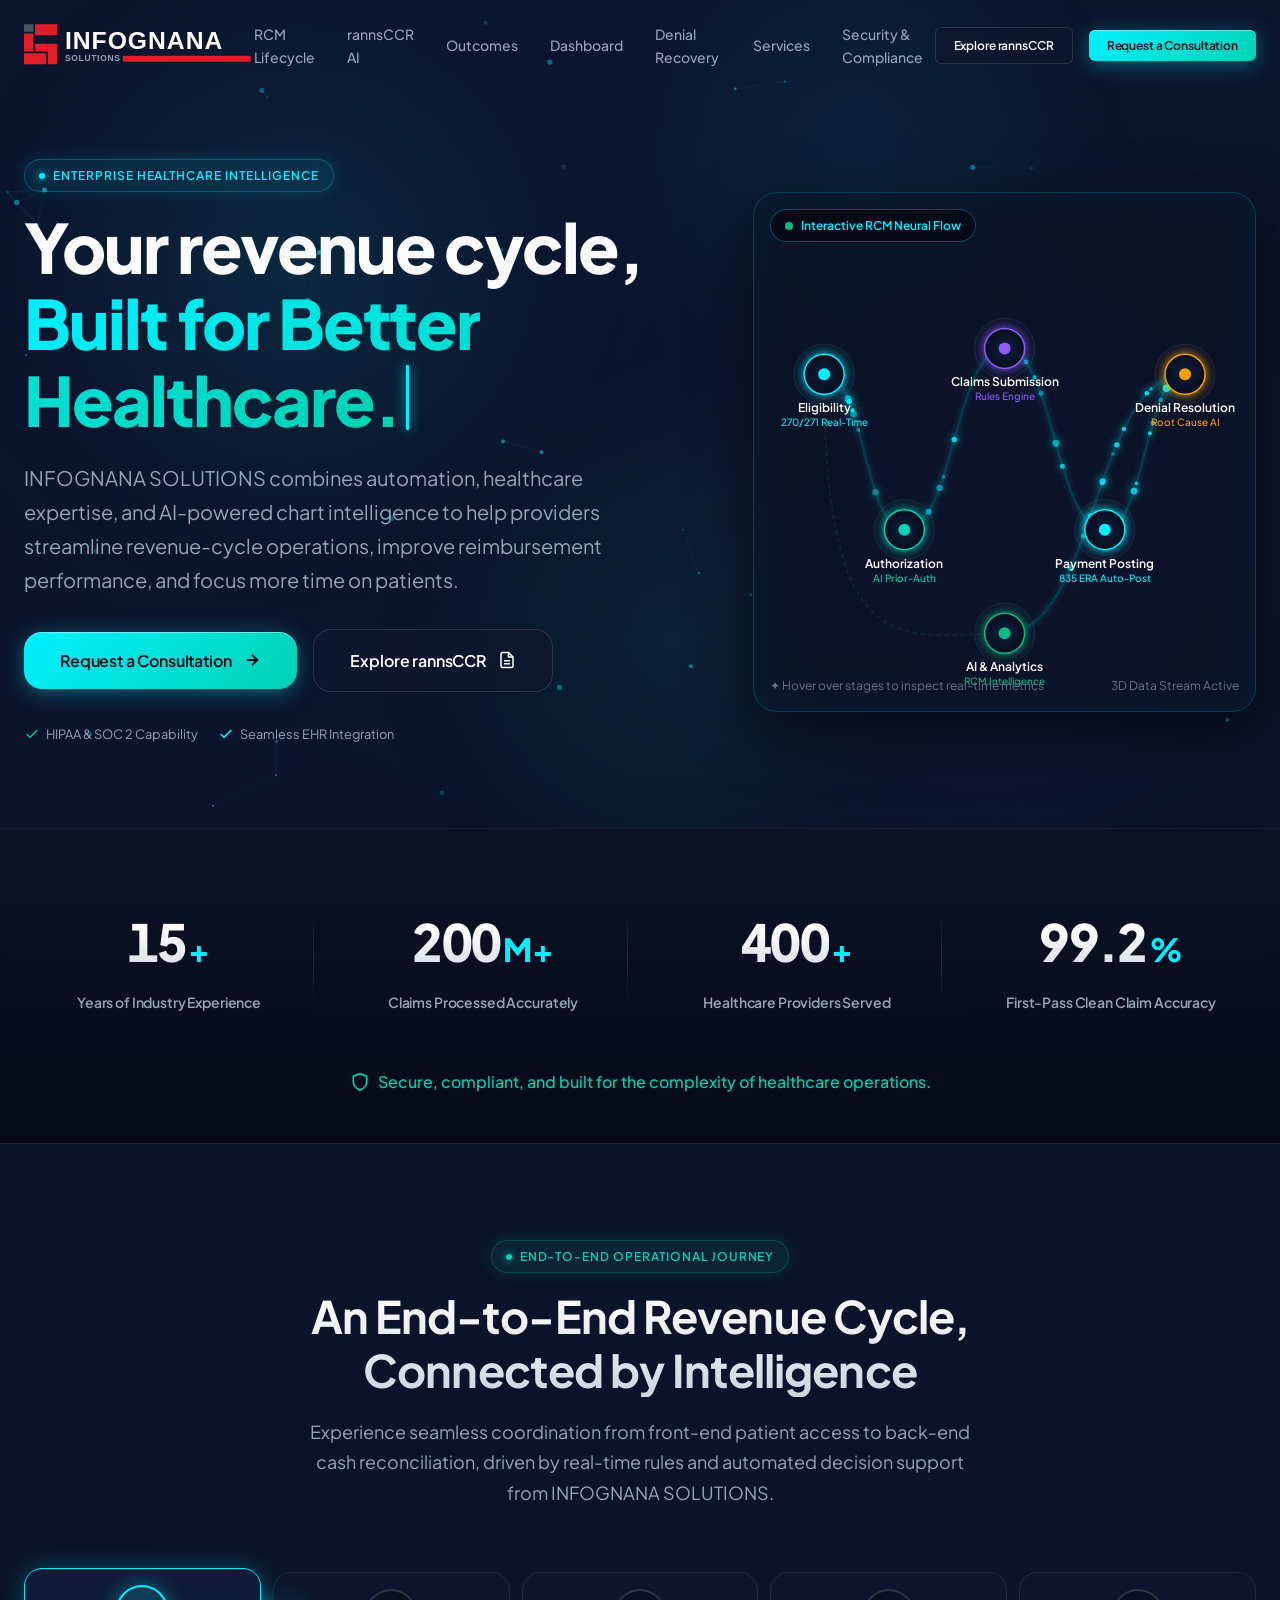
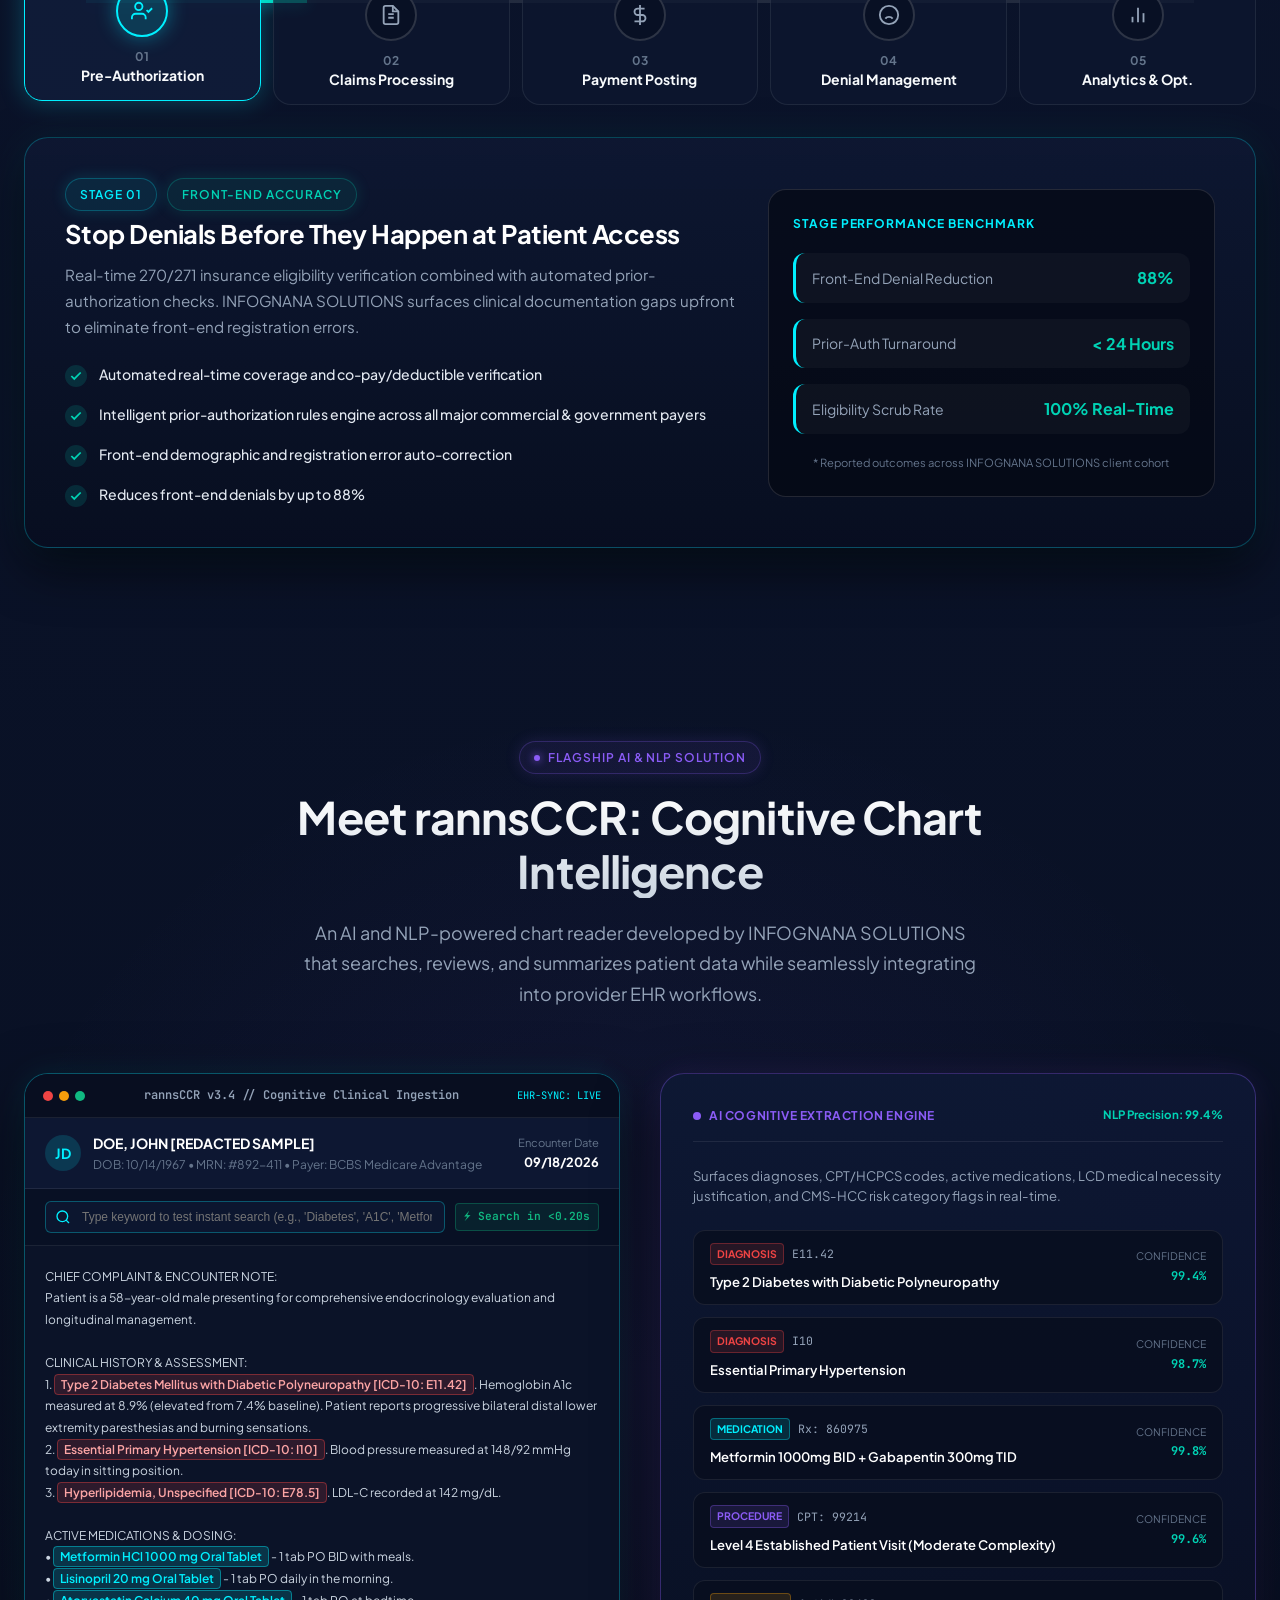
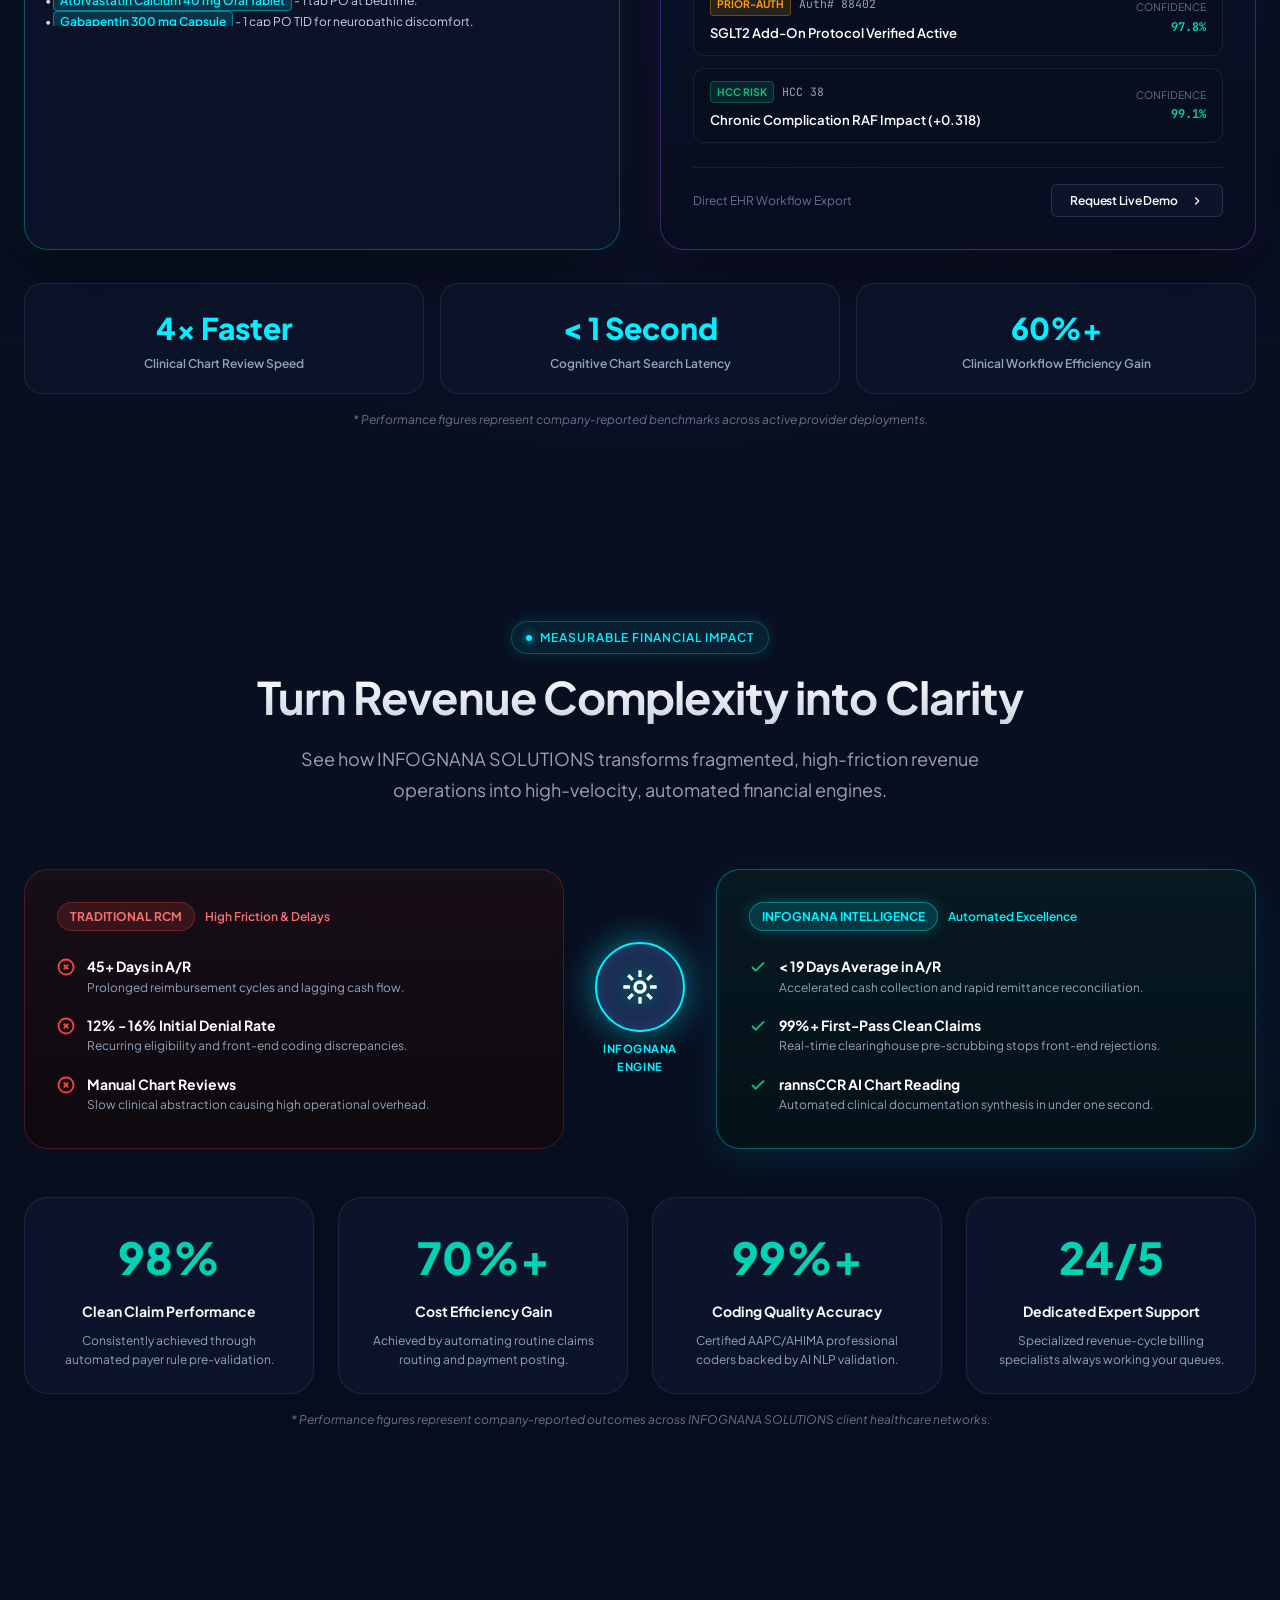
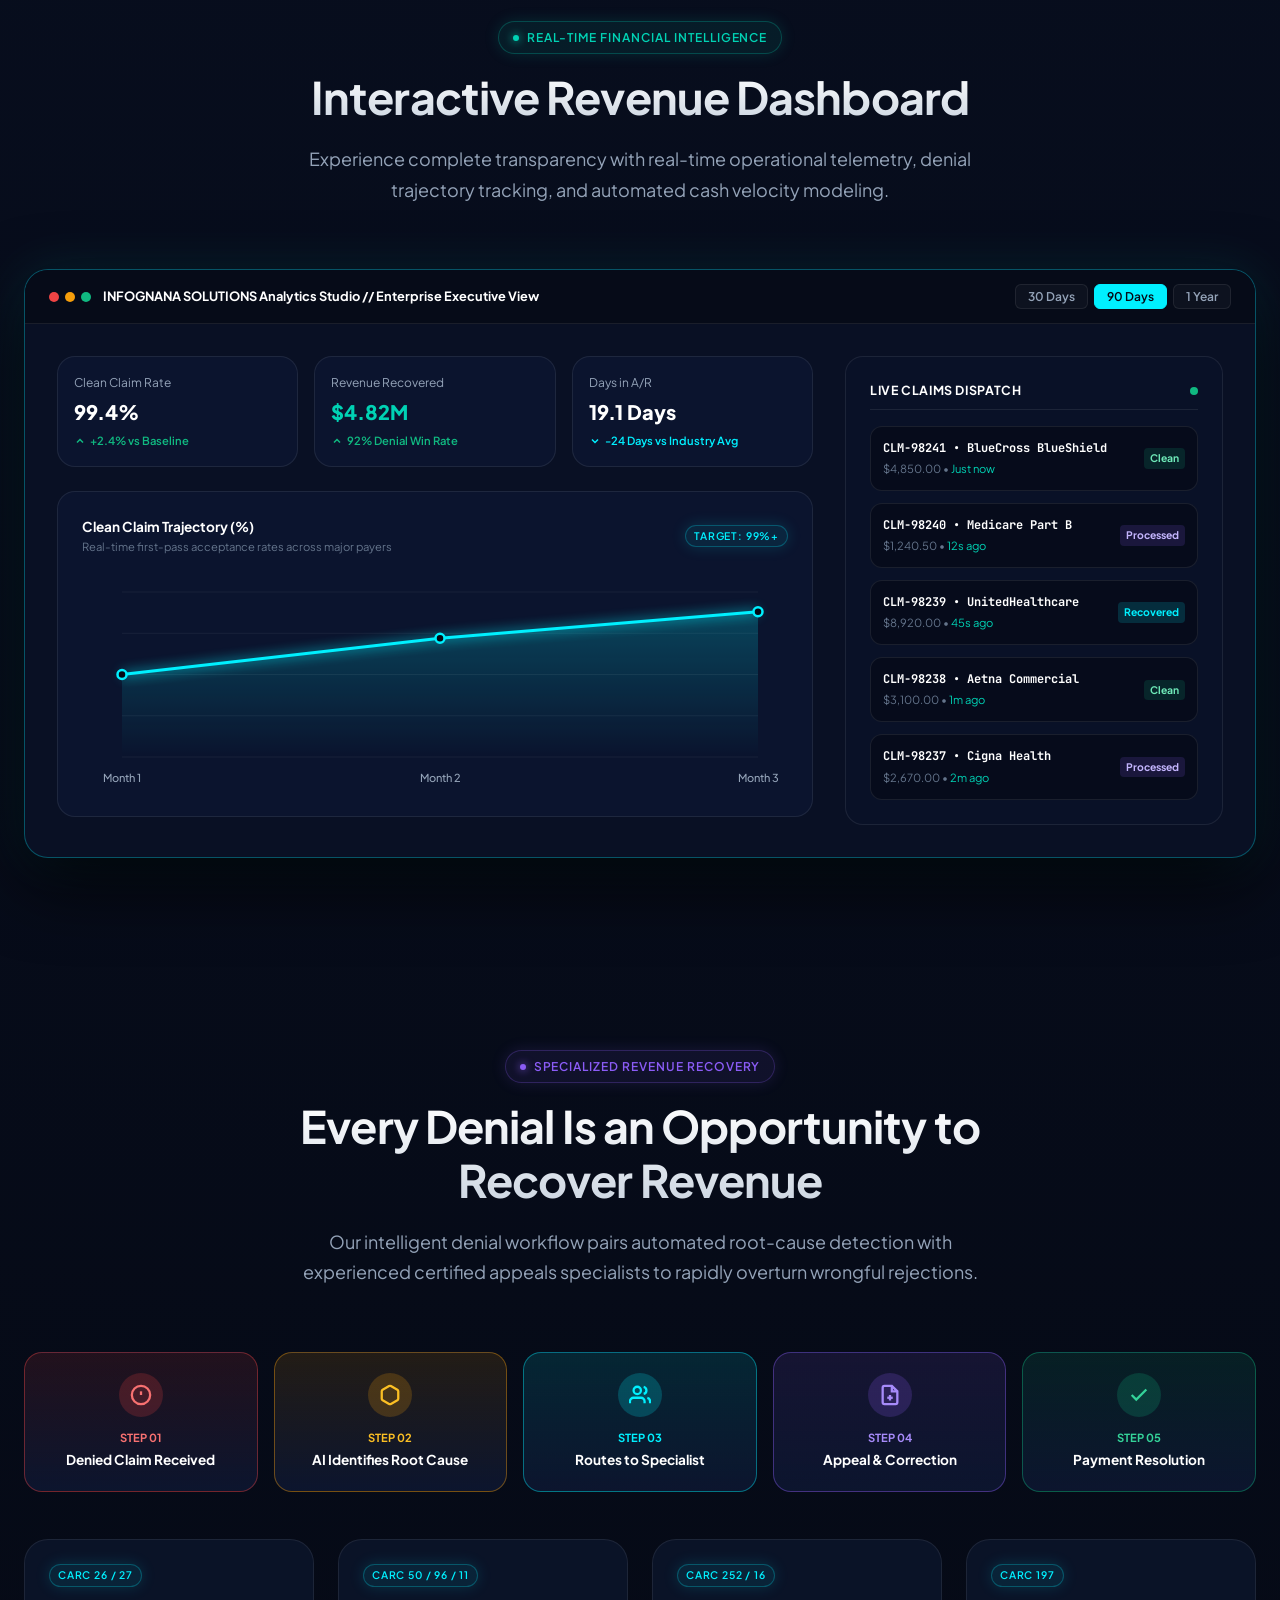
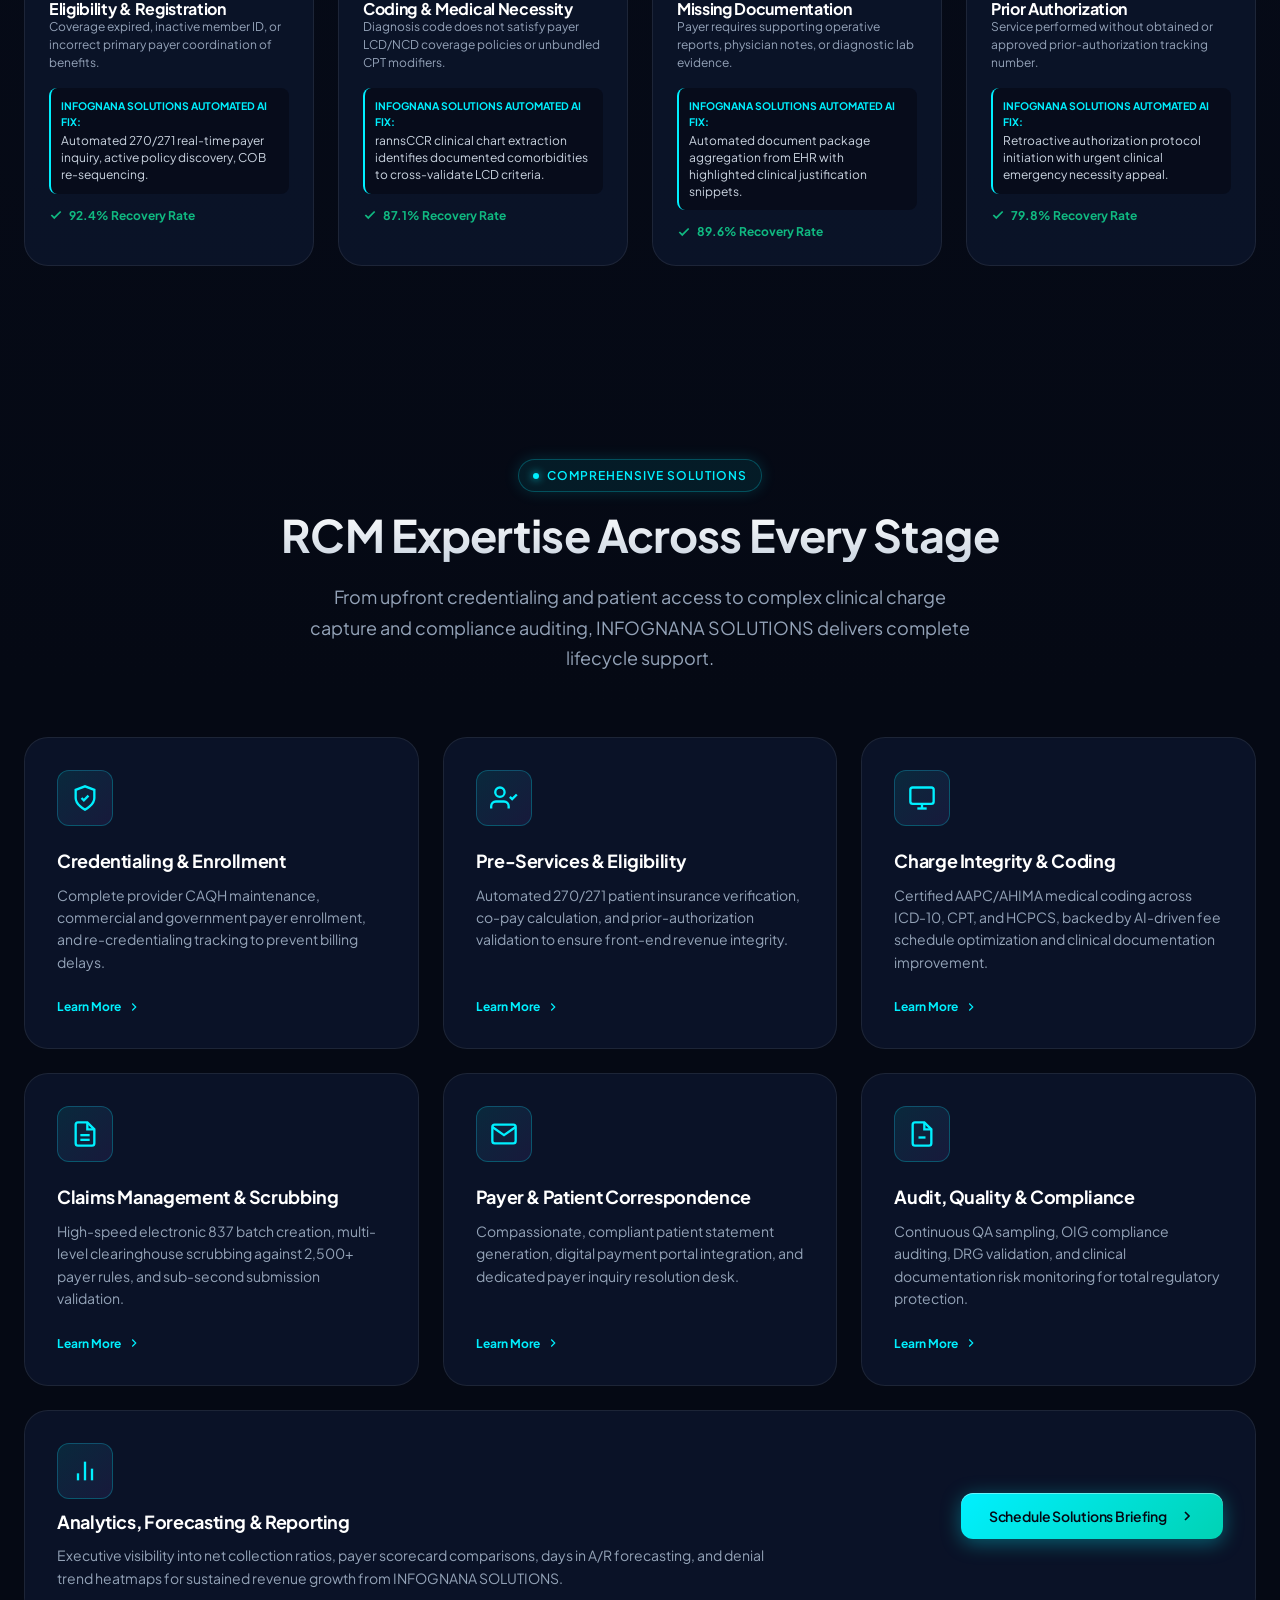
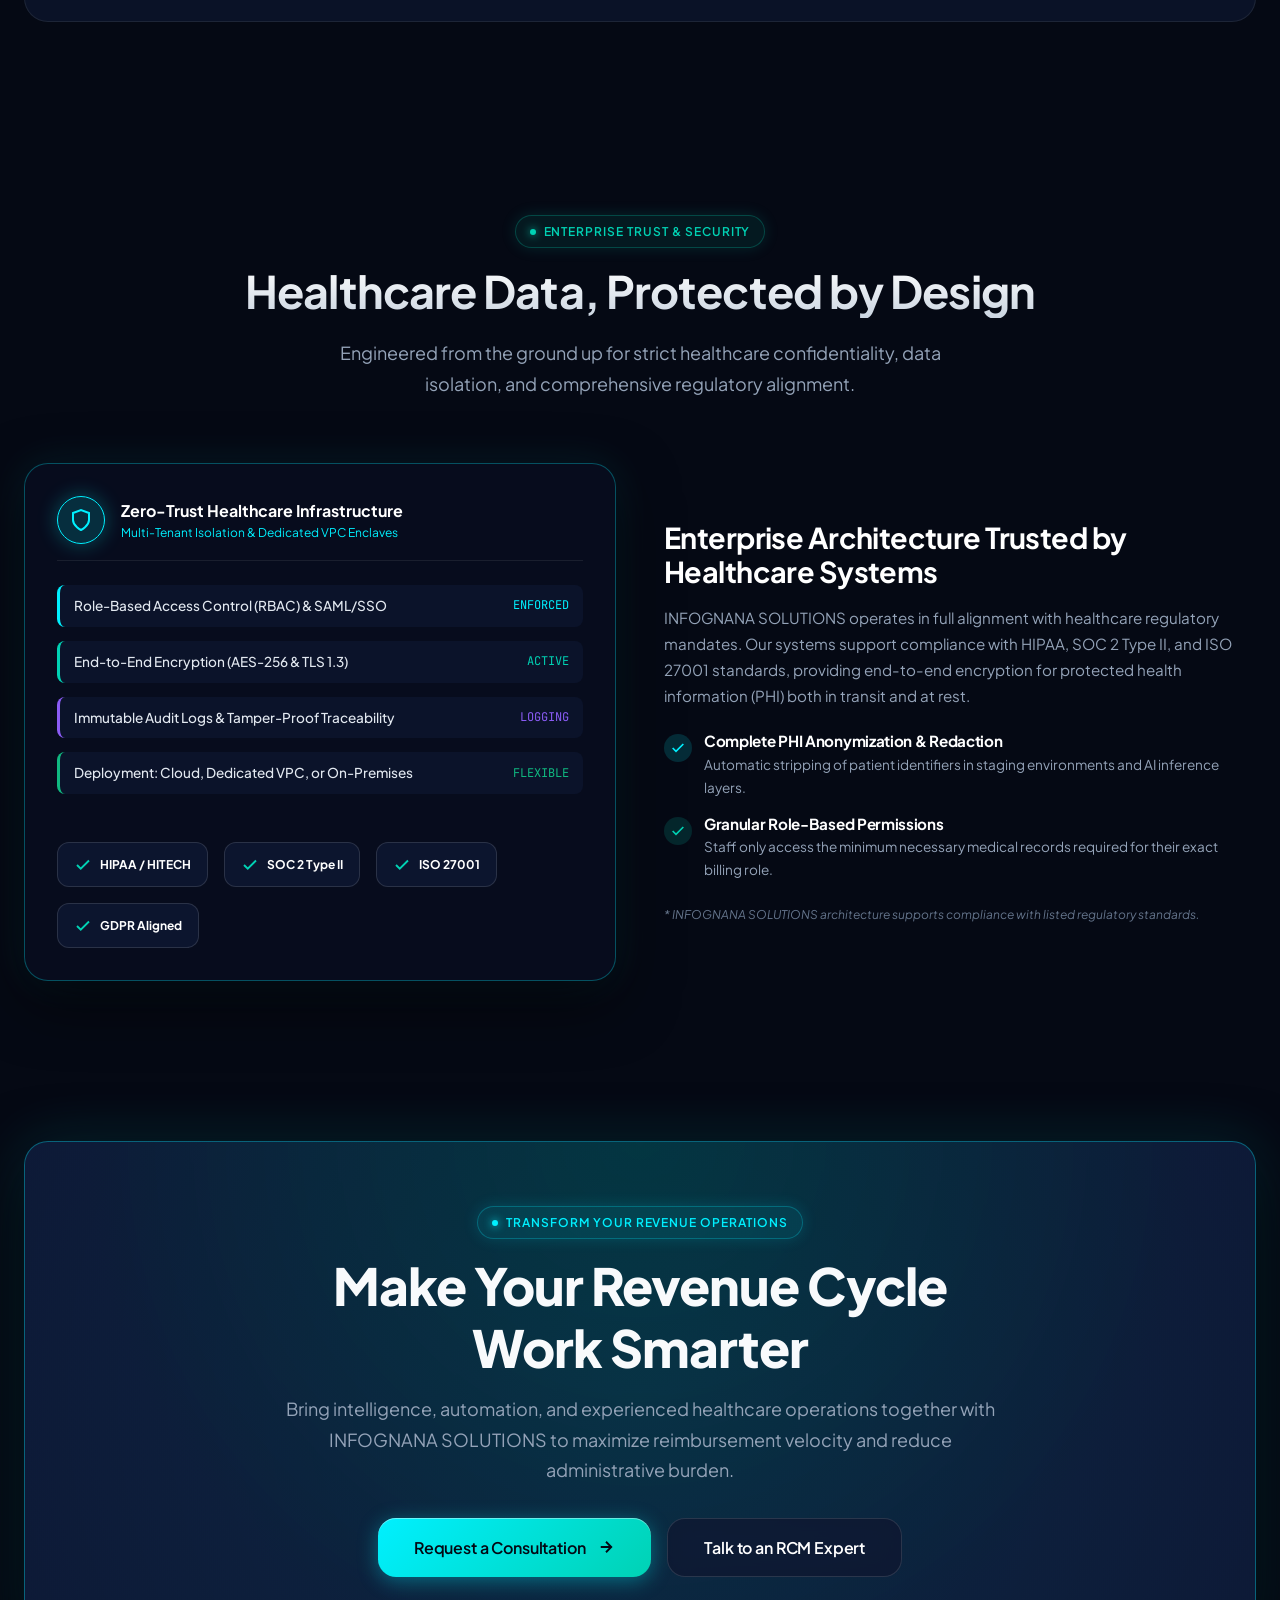
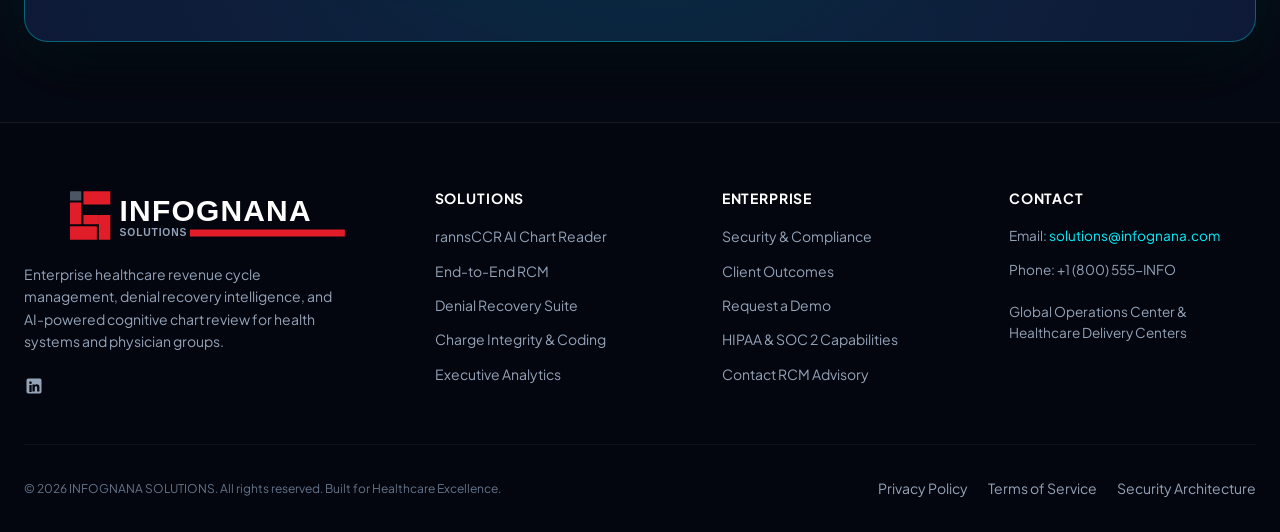
==== index.html @ 763e3bd9 "Initial commit" ====
<!DOCTYPE html>
<html lang="en">

<head>
  <meta charset="UTF-8">
  <meta name="viewport" content="width=device-width, initial-scale=1.0">
  <title>INFOGNANA SOLUTIONS | Revenue Cycle Intelligence & AI Chart Review (rannsCCR)</title>
  <meta name="description"
    content="INFOGNANA SOLUTIONS combines automation, healthcare expertise, and AI-powered chart intelligence to help providers streamline revenue-cycle operations, improve reimbursements, and elevate patient outcomes.">
  <meta name="keywords"
    content="INFOGNANA SOLUTIONS, Healthcare RCM, Revenue Cycle Management, AI Chart Review, rannsCCR, Medical Billing, Denial Management, EHR Integration, Healthcare AI">
  <meta name="theme-color" content="#050914">

  <!-- OpenGraph / Social Meta -->
  <meta property="og:type" content="website">
  <meta property="og:title" content="INFOGNANA SOLUTIONS | Revenue Cycle Intelligence & AI Chart Review">
  <meta property="og:description"
    content="End-to-end healthcare revenue cycle automation, denial recovery, and AI-powered cognitive chart reading with rannsCCR by INFOGNANA SOLUTIONS.">
  <meta property="og:image" content="https://infognana.com/og-preview.png">

  <!-- Google Fonts: Plus Jakarta Sans & JetBrains Mono -->
  <link rel="preconnect" href="https://fonts.googleapis.com">
  <link rel="preconnect" href="https://fonts.gstatic.com" crossorigin>
  <link
    href="https://fonts.googleapis.com/css2?family=JetBrains+Mono:wght@400;500;700&family=Plus+Jakarta+Sans:ital,wght@0,300;0,400;0,500;0,600;0,700;0,800;1,400;1,600&display=swap"
    rel="stylesheet">

  <!-- Stylesheets -->
  <link rel="stylesheet" href="css/variables.css?v=2.1">
  <link rel="stylesheet" href="css/base.css?v=2.1">
  <link rel="stylesheet" href="css/components.css?v=2.1">
  <link rel="stylesheet" href="css/animations.css?v=2.1">

  <!-- Guaranteed Inline Style for Submit Consultation Request Button Glow Effect -->
  <style>
    .modal-submit-btn {
      position: relative !important;
      overflow: hidden !important;
      isolation: isolate !important;
      background: linear-gradient(90deg, #00D2B4 0%, #00F0FF 28%, #70F3FF 50%, #00F0FF 72%, #00D2B4 100%) !important;
      background-size: 200% 100% !important;
      animation: btnGradShift 3s ease-in-out infinite !important;
      color: #040914 !important;
      box-shadow: 0 4px 22px rgba(0, 240, 255, 0.4), inset 0 1px 0 rgba(255, 255, 255, 0.5) !important;
      cursor: pointer;
    }
    @keyframes btnGradShift {
      0% { background-position: 0% 50%; }
      50% { background-position: 100% 50%; }
      100% { background-position: 0% 50%; }
    }
    .modal-submit-btn .btn-text,
    .modal-submit-btn .btn-icon,
    .modal-submit-btn > span:not(.btn-glow-stream),
    .modal-submit-btn > svg {
      position: relative !important;
      z-index: 5 !important;
      color: #040914 !important;
      font-weight: 700 !important;
    }
    .btn-glow-stream {
      position: absolute !important;
      top: 0 !important;
      left: 0 !important;
      right: 0 !important;
      bottom: 0 !important;
      width: 100% !important;
      height: 100% !important;
      pointer-events: none !important;
      overflow: hidden !important;
      border-radius: inherit !important;
      z-index: 2 !important;
    }
    .btn-glow-stream::before {
      content: '' !important;
      position: absolute !important;
      top: -40% !important;
      left: 0 !important;
      width: 70% !important;
      height: 180% !important;
      background: linear-gradient(90deg, rgba(255, 255, 255, 0) 0%, rgba(255, 255, 255, 0.12) 20%, rgba(255, 255, 255, 0.68) 50%, rgba(255, 255, 255, 0.12) 80%, rgba(255, 255, 255, 0) 100%) !important;
      filter: blur(5px) !important;
      transform: skewX(-20deg) translateX(-160%) !important;
      animation: glowSweepSmooth 3s ease-in-out infinite !important;
    }
    .btn-glow-stream::after {
      content: '' !important;
      position: absolute !important;
      top: 0 !important;
      left: 0 !important;
      width: 100% !important;
      height: 100% !important;
      background: linear-gradient(90deg, transparent 0%, rgba(255, 255, 255, 0.28) 50%, transparent 100%) !important;
      filter: blur(10px) !important;
      transform: translateX(-120%) !important;
      animation: glowAmbientSmooth 3s ease-in-out infinite !important;
    }
    @keyframes glowSweepSmooth {
      0% { transform: skewX(-20deg) translateX(-160%); opacity: 0; }
      15% { opacity: 0.95; }
      85% { opacity: 0.95; }
      100% { transform: skewX(-20deg) translateX(280%); opacity: 0; }
    }
    @keyframes glowAmbientSmooth {
      0% { transform: translateX(-120%); opacity: 0; }
      20% { opacity: 0.85; }
      80% { opacity: 0.85; }
      100% { transform: translateX(120%); opacity: 0; }
    }
  </style>
</head>

<body>

  <!-- ======================================================================
       1. NAVIGATION & STICKY HEADER
       ====================================================================== -->
  <header class="header-nav" id="mainHeader">
    <div class="container nav-container">
      <!-- Brand Logo with Authentic Official Logo -->
      <a href="#" class="brand-logo" aria-label="INFOGNANA SOLUTIONS Home">
        <img src="assets/logo.svg" alt="INFOGNANA SOLUTIONS" class="brand-logo-img">
      </a>

      <!-- Desktop Navigation Menu -->
      <nav class="nav-menu" aria-label="Primary Navigation">
        <a href="#rcm-lifecycle" class="nav-link">RCM Lifecycle</a>
        <a href="#rannsccr" class="nav-link">rannsCCR AI</a>
        <a href="#transformation" class="nav-link">Outcomes</a>
        <a href="#dashboard" class="nav-link">Dashboard</a>
        <a href="#denials" class="nav-link">Denial Recovery</a>
        <a href="#services" class="nav-link">Services</a>
        <a href="#security" class="nav-link">Security & Compliance</a>
      </nav>

      <!-- Action CTAs -->
      <div class="nav-actions">
        <a href="#rannsccr" class="btn btn-secondary btn-sm">Explore rannsCCR</a>
        <button type="button" class="btn btn-primary btn-sm open-consultation-modal-btn">Request a Consultation</button>
        <button type="button" class="nav-mobile-toggle" aria-label="Toggle Mobile Menu" aria-expanded="false">
          <svg width="24" height="24" viewBox="0 0 24 24" fill="none" stroke="currentColor" stroke-width="2">
            <line x1="3" y1="12" x2="21" y2="12"></line>
            <line x1="3" y1="6" x2="21" y2="6"></line>
            <line x1="3" y1="18" x2="21" y2="18"></line>
          </svg>
        </button>
      </div>
    </div>
  </header>

  <main>
    <!-- ======================================================================
         2. HERO SECTION WITH 3D RCM DATA-FLOW VISUALIZATION
         ====================================================================== -->
    <section class="hero-section" id="hero">
      <!-- Interactive Abstract Ambient Background Canvas -->
      <canvas id="ambientBgCanvas" class="hero-ambient-canvas"></canvas>

      <div class="container" style="position: relative; z-index: 2;">
        <div class="hero-grid">
          <!-- Left Column: Copy & Value Proposition -->
          <div class="hero-content reveal-on-scroll">
            <div class="eyebrow-badge badge-cyan">
              <span class="badge-dot"></span>
              Enterprise Healthcare Intelligence
            </div>

            <h1 class="hero-headline">
              Your revenue cycle, <br>
              <span class="hero-headline-highlight">
                Built for <span id="heroRotatingText">Finally visible.</span><span class="typing-cursor"></span>
              </span>
            </h1>

            <p class="hero-copy">
              INFOGNANA SOLUTIONS combines automation, healthcare expertise, and AI-powered chart intelligence to help
              providers streamline revenue-cycle operations, improve reimbursement performance, and focus more time on
              patients.
            </p>

            <div class="hero-cta-group">
              <button type="button" class="btn btn-primary btn-lg open-consultation-modal-btn">
                <span>Request a Consultation</span>
                <svg class="btn-icon-right" width="18" height="18" viewBox="0 0 24 24" fill="none" stroke="currentColor"
                  stroke-width="2.5">
                  <line x1="5" y1="12" x2="19" y2="12"></line>
                  <polyline points="12 5 19 12 12 19"></polyline>
                </svg>
              </button>

              <a href="#rannsccr" class="btn btn-secondary btn-lg">
                <span>Explore rannsCCR</span>
                <svg width="18" height="18" viewBox="0 0 24 24" fill="none" stroke="currentColor" stroke-width="2">
                  <path d="M14 2H6a2 2 0 0 0-2 2v16a2 2 0 0 0 2 2h12a2 2 0 0 0 2-2V8z"></path>
                  <polyline points="14 2 14 8 20 8"></polyline>
                  <line x1="16" y1="13" x2="8" y2="13"></line>
                  <line x1="16" y1="17" x2="8" y2="17"></line>
                </svg>
              </a>
            </div>

            <div
              style="display: flex; align-items: center; gap: 20px; margin-top: 32px; font-size: 0.8rem; color: #94A3B8;">
              <div style="display: flex; align-items: center; gap: 6px;">
                <svg width="16" height="16" viewBox="0 0 24 24" fill="none" stroke="#10B981" stroke-width="2.5">
                  <polyline points="20 6 9 17 4 12"></polyline>
                </svg>
                <span>HIPAA & SOC 2 Capability</span>
              </div>
              <div style="display: flex; align-items: center; gap: 6px;">
                <svg width="16" height="16" viewBox="0 0 24 24" fill="none" stroke="#00F0FF" stroke-width="2.5">
                  <polyline points="20 6 9 17 4 12"></polyline>
                </svg>
                <span>Seamless EHR Integration</span>
              </div>
            </div>
          </div>

          <!-- Right Column: Interactive 3D/Canvas Data-Flow Node Graph -->
          <div class="hero-visual-card reveal-on-scroll delay-200">
            <div class="hero-visual-overlay-badge">
              <span class="live-signal-dot"></span>
              Interactive RCM Neural Flow
            </div>

            <div class="hero-canvas-container">
              <canvas id="heroDataFlowCanvas"></canvas>

              <!-- Dynamic Tooltip Element -->
              <div class="hero-node-tooltip" id="heroNodeTooltip">
                <div class="hero-node-tooltip-title">Stage</div>
                <div class="hero-node-tooltip-desc">Description</div>
                <div class="hero-node-tooltip-stat">Metric</div>
              </div>
            </div>

            <div class="hero-visual-instructions">
              <span>✦ Hover over stages to inspect real-time metrics</span>
              <span>3D Data Stream Active</span>
            </div>
          </div>
        </div>
      </div>
    </section>

    <!-- ======================================================================
         3. TRUST & PERFORMANCE METRICS BAND
         ====================================================================== -->
    <section class="metrics-band" aria-label="Company Metrics & Trust Indicators">
      <div class="container">
        <div class="metrics-grid">
          <!-- Metric 1 -->
          <div class="metric-item reveal-on-scroll">
            <div class="metric-number-wrapper">
              <span class="metric-number" data-target="15">0</span>
              <span class="metric-suffix">+</span>
            </div>
            <div class="metric-label">Years of Industry Experience</div>
          </div>

          <!-- Metric 2 -->
          <div class="metric-item reveal-on-scroll delay-100">
            <div class="metric-number-wrapper">
              <span class="metric-number" data-target="200">0</span>
              <span class="metric-suffix">M+</span>
            </div>
            <div class="metric-label">Claims Processed Accurately</div>
          </div>

          <!-- Metric 3 -->
          <div class="metric-item reveal-on-scroll delay-200">
            <div class="metric-number-wrapper">
              <span class="metric-number" data-target="400">0</span>
              <span class="metric-suffix">+</span>
            </div>
            <div class="metric-label">Healthcare Providers Served</div>
          </div>

          <!-- Metric 4 -->
          <div class="metric-item reveal-on-scroll delay-300">
            <div class="metric-number-wrapper">
              <span class="metric-number" data-target="99.2">0</span>
              <span class="metric-suffix">%</span>
            </div>
            <div class="metric-label">First-Pass Clean Claim Accuracy</div>
          </div>
        </div>

        <div class="trust-statement reveal-on-scroll delay-400">
          <svg viewBox="0 0 24 24" fill="none" stroke="currentColor" stroke-width="2">
            <path d="M12 22s8-4 8-10V5l-8-3-8 3v7c0 6 8 10 8 10z"></path>
          </svg>
          <span>Secure, compliant, and built for the complexity of healthcare operations.</span>
        </div>
      </div>
    </section>

    <!-- ======================================================================
         4. RCM WORKFLOW / LIFECYCLE HORIZONTAL JOURNEY
         ====================================================================== -->
    <section class="section" id="rcm-lifecycle">
      <div class="container">
        <div class="section-header reveal-on-scroll">
          <div class="eyebrow-badge badge-teal">
            <span class="badge-dot"></span>
            End-to-End Operational Journey
          </div>
          <h2 class="section-title">An End-to-End Revenue Cycle, Connected by Intelligence</h2>
          <p class="section-subtitle">
            Experience seamless coordination from front-end patient access to back-end cash reconciliation, driven by
            real-time rules and automated decision support from INFOGNANA SOLUTIONS.
          </p>
        </div>

        <div class="rcm-lifecycle-container reveal-on-scroll delay-100">
          <!-- 5 Stage Interactive Selector Buttons -->
          <div class="lifecycle-stages-bar">
            <div class="lifecycle-connecting-line">
              <div class="lifecycle-active-laser"></div>
            </div>

            <button type="button" class="lifecycle-step-btn active" data-stage="0">
              <div class="step-node-icon">
                <svg width="22" height="22" viewBox="0 0 24 24" fill="none" stroke="currentColor" stroke-width="2">
                  <path d="M16 21v-2a4 4 0 0 0-4-4H5a4 4 0 0 0-4 4v2"></path>
                  <circle cx="8.5" cy="7" r="4"></circle>
                  <polyline points="17 11 19 13 23 9"></polyline>
                </svg>
              </div>
              <span class="step-node-num">01</span>
              <span class="step-node-title">Pre-Authorization</span>
            </button>

            <button type="button" class="lifecycle-step-btn" data-stage="1">
              <div class="step-node-icon">
                <svg width="22" height="22" viewBox="0 0 24 24" fill="none" stroke="currentColor" stroke-width="2">
                  <path d="M14 2H6a2 2 0 0 0-2 2v16a2 2 0 0 0 2 2h12a2 2 0 0 0 2-2V8z"></path>
                  <polyline points="14 2 14 8 20 8"></polyline>
                  <path d="M9 15h6M9 11h6"></path>
                </svg>
              </div>
              <span class="step-node-num">02</span>
              <span class="step-node-title">Claims Processing</span>
            </button>

            <button type="button" class="lifecycle-step-btn" data-stage="2">
              <div class="step-node-icon">
                <svg width="22" height="22" viewBox="0 0 24 24" fill="none" stroke="currentColor" stroke-width="2">
                  <line x1="12" y1="1" x2="12" y2="23"></line>
                  <path d="M17 5H9.5a3.5 3.5 0 0 0 0 7h5a3.5 3.5 0 0 1 0 7H6"></path>
                </svg>
              </div>
              <span class="step-node-num">03</span>
              <span class="step-node-title">Payment Posting</span>
            </button>

            <button type="button" class="lifecycle-step-btn" data-stage="3">
              <div class="step-node-icon">
                <svg width="22" height="22" viewBox="0 0 24 24" fill="none" stroke="currentColor" stroke-width="2">
                  <circle cx="12" cy="12" r="10"></circle>
                  <path d="M16 16s-1.5-2-4-2-4 2-4 2"></path>
                  <line x1="9" y1="9" x2="9.01" y2="9"></line>
                  <line x1="15" y1="9" x2="15.01" y2="9"></line>
                </svg>
              </div>
              <span class="step-node-num">04</span>
              <span class="step-node-title">Denial Management</span>
            </button>

            <button type="button" class="lifecycle-step-btn" data-stage="4">
              <div class="step-node-icon">
                <svg width="22" height="22" viewBox="0 0 24 24" fill="none" stroke="currentColor" stroke-width="2">
                  <line x1="18" y1="20" x2="18" y2="10"></line>
                  <line x1="12" y1="20" x2="12" y2="4"></line>
                  <line x1="6" y1="20" x2="6" y2="14"></line>
                </svg>
              </div>
              <span class="step-node-num">05</span>
              <span class="step-node-title">Analytics & Opt.</span>
            </button>
          </div>

          <!-- Dynamic Stage Details View Container -->
          <div class="lifecycle-details-card" id="lifecycleDetailsCard">
            <!-- Populated dynamically by rcm-lifecycle.js -->
          </div>
        </div>
      </div>
    </section>

    <!-- ======================================================================
         5. rannsCCR: AI/NLP COGNITIVE CHART INTELLIGENCE SHOWCASE
         ====================================================================== -->
    <section class="section" id="rannsccr"
      style="background: radial-gradient(circle at 50% 50%, rgba(139, 92, 246, 0.08) 0%, rgba(5, 9, 20, 0) 70%);">
      <div class="container">
        <div class="section-header reveal-on-scroll">
          <div class="eyebrow-badge badge-violet">
            <span class="badge-dot"></span>
            Flagship AI & NLP Solution
          </div>
          <h2 class="section-title">Meet rannsCCR: Cognitive Chart Intelligence</h2>
          <p class="section-subtitle">
            An AI and NLP-powered chart reader developed by INFOGNANA SOLUTIONS that searches, reviews, and summarizes
            patient data while seamlessly integrating into provider EHR workflows.
          </p>
        </div>

        <div class="rannsccr-grid reveal-on-scroll delay-100">
          <!-- Left: Live Simulated Medical Document Scanner -->
          <div class="chart-viewer-window">
            <div class="window-header">
              <div class="window-dots">
                <div class="dot dot-red"></div>
                <div class="dot dot-yellow"></div>
                <div class="dot dot-green"></div>
              </div>
              <div class="window-title">rannsCCR v3.4 // Cognitive Clinical Ingestion</div>
              <div style="font-size: 0.65rem; color: var(--color-cyan); font-family: var(--font-mono);">EHR-SYNC: LIVE
              </div>
            </div>

            <div class="patient-header-bar">
              <div class="patient-info">
                <div class="patient-avatar">JD</div>
                <div>
                  <div class="patient-name">DOE, JOHN [REDACTED SAMPLE]</div>
                  <div class="patient-meta">DOB: 10/14/1967 • MRN: #892-411 • Payer: BCBS Medicare Advantage</div>
                </div>
              </div>
              <div style="text-align: right;">
                <div style="font-size: 0.7rem; color: var(--text-muted);">Encounter Date</div>
                <div style="font-size: 0.8rem; font-weight: 700; color: #FFFFFF;">09/18/2026</div>
              </div>
            </div>

            <!-- Sub-Second Interactive Search Bar -->
            <div class="chart-search-container">
              <div class="chart-search-box">
                <svg class="search-icon-pos" viewBox="0 0 24 24" fill="none" stroke="currentColor" stroke-width="2">
                  <circle cx="11" cy="11" r="8"></circle>
                  <line x1="21" y1="21" x2="16.65" y2="16.65"></line>
                </svg>
                <input type="text" id="chartSearchInput" class="chart-search-input"
                  placeholder="Type keyword to test instant search (e.g., 'Diabetes', 'A1C', 'Metformin', 'CPT')..."
                  aria-label="Search patient chart">
              </div>
              <div class="search-speed-badge" id="searchSpeedBadge">⚡ Search in &lt;0.20s</div>
            </div>

            <!-- Document Body with Active Optical Scanner Laser Line -->
            <div class="chart-document-body" id="chartDocumentBody">
              <div class="scanner-laser-line"></div>
              <!-- Injected by rannsccr-scanner.js -->
            </div>
          </div>

          <!-- Right: Dynamic Progressive AI Summary Panel -->
          <div class="ai-summary-panel">
            <div class="ai-panel-header">
              <div class="ai-pulse-indicator">
                <span class="live-signal-dot" style="background: var(--color-violet);"></span>
                AI Cognitive Extraction Engine
              </div>
              <div style="font-size: 0.72rem; color: var(--color-teal); font-weight: 700;">
                NLP Precision: 99.4%
              </div>
            </div>

            <p style="font-size: 0.82rem; color: #94A3B8; line-height: 1.5;">
              Surfaces diagnoses, CPT/HCPCS codes, active medications, LCD medical necessity justification, and CMS-HCC
              risk category flags in real-time.
            </p>

            <div class="extracted-entities-box" id="extractedEntitiesContainer">
              <!-- Injected dynamically by rannsccr-scanner.js -->
            </div>

            <div
              style="margin-top: auto; padding-top: 16px; border-top: 1px solid var(--border-subtle); display: flex; justify-content: space-between; align-items: center;">
              <span style="font-size: 0.75rem; color: var(--text-muted);">Direct EHR Workflow Export</span>
              <button type="button" class="btn btn-secondary btn-sm open-consultation-modal-btn">
                <span>Request Live Demo</span>
                <svg width="14" height="14" viewBox="0 0 24 24" fill="none" stroke="currentColor" stroke-width="2">
                  <polyline points="9 18 15 12 9 6"></polyline>
                </svg>
              </button>
            </div>
          </div>
        </div>

        <!-- rannsCCR Performance Highlights -->
        <div class="rannsccr-outcomes-grid reveal-on-scroll delay-200">
          <div class="outcome-stat-card">
            <div class="outcome-val">4x Faster</div>
            <div class="outcome-label">Clinical Chart Review Speed</div>
          </div>
          <div class="outcome-stat-card">
            <div class="outcome-val">&lt; 1 Second</div>
            <div class="outcome-label">Cognitive Chart Search Latency</div>
          </div>
          <div class="outcome-stat-card">
            <div class="outcome-val">60%+</div>
            <div class="outcome-label">Clinical Workflow Efficiency Gain</div>
          </div>
        </div>

        <span class="footnote-label reveal-on-scroll delay-300" style="text-align: center;">
          * Performance figures represent company-reported benchmarks across active provider deployments.
        </span>
      </div>
    </section>

    <!-- ======================================================================
         6. REVENUE TRANSFORMATION / OUTCOMES SECTION
         ====================================================================== -->
    <section class="section" id="transformation">
      <div class="container">
        <div class="section-header reveal-on-scroll">
          <div class="eyebrow-badge badge-cyan">
            <span class="badge-dot"></span>
            Measurable Financial Impact
          </div>
          <h2 class="section-title">Turn Revenue Complexity into Clarity</h2>
          <p class="section-subtitle">
            See how INFOGNANA SOLUTIONS transforms fragmented, high-friction revenue operations into high-velocity,
            automated financial engines.
          </p>
        </div>

        <!-- Before vs After Comparison Engine -->
        <div class="transformation-container reveal-on-scroll delay-100">
          <!-- Left: Traditional Fragmented Operations (Before) -->
          <div class="trans-card before-card">
            <div class="trans-header">
              <span class="trans-badge-before">Traditional RCM</span>
              <span style="font-size: 0.75rem; color: #F87171; font-weight: 600;">High Friction & Delays</span>
            </div>
            <div class="trans-list">
              <div class="trans-item">
                <svg class="trans-icon-red" width="18" height="18" viewBox="0 0 24 24" fill="none" stroke="currentColor"
                  stroke-width="2.5">
                  <circle cx="12" cy="12" r="10"></circle>
                  <line x1="15" y1="9" x2="9" y2="15"></line>
                  <line x1="9" y1="9" x2="15" y2="15"></line>
                </svg>
                <div>
                  <strong style="color: #FFFFFF;">45+ Days in A/R</strong>
                  <p style="font-size: 0.75rem; color: #94A3B8;">Prolonged reimbursement cycles and lagging cash flow.
                  </p>
                </div>
              </div>
              <div class="trans-item">
                <svg class="trans-icon-red" width="18" height="18" viewBox="0 0 24 24" fill="none" stroke="currentColor"
                  stroke-width="2.5">
                  <circle cx="12" cy="12" r="10"></circle>
                  <line x1="15" y1="9" x2="9" y2="15"></line>
                  <line x1="9" y1="9" x2="15" y2="15"></line>
                </svg>
                <div>
                  <strong style="color: #FFFFFF;">12% - 16% Initial Denial Rate</strong>
                  <p style="font-size: 0.75rem; color: #94A3B8;">Recurring eligibility and front-end coding
                    discrepancies.</p>
                </div>
              </div>
              <div class="trans-item">
                <svg class="trans-icon-red" width="18" height="18" viewBox="0 0 24 24" fill="none" stroke="currentColor"
                  stroke-width="2.5">
                  <circle cx="12" cy="12" r="10"></circle>
                  <line x1="15" y1="9" x2="9" y2="15"></line>
                  <line x1="9" y1="9" x2="15" y2="15"></line>
                </svg>
                <div>
                  <strong style="color: #FFFFFF;">Manual Chart Reviews</strong>
                  <p style="font-size: 0.75rem; color: #94A3B8;">Slow clinical abstraction causing high operational
                    overhead.</p>
                </div>
              </div>
            </div>
          </div>

          <!-- Center: INFOGNANA SOLUTIONS Intelligence Engine Hub -->
          <div class="engine-hub">
            <div class="engine-core-circle">
              <svg width="40" height="40" viewBox="0 0 24 24" fill="none" stroke="currentColor" stroke-width="2">
                <path
                  d="M12 2v4M12 18v4M4.93 4.93l2.83 2.83M16.24 16.24l2.83 2.83M2 12h4M18 12h4M4.93 19.07l2.83-2.83M16.24 7.76l2.83-2.83">
                </path>
                <circle cx="12" cy="12" r="3"></circle>
              </svg>
            </div>
            <span class="engine-label">INFOGNANA Engine</span>
          </div>

          <!-- Right: INFOGNANA SOLUTIONS Optimized RCM (After) -->
          <div class="trans-card after-card">
            <div class="trans-header">
              <span class="trans-badge-after">INFOGNANA Intelligence</span>
              <span style="font-size: 0.75rem; color: var(--color-cyan); font-weight: 600;">Automated Excellence</span>
            </div>
            <div class="trans-list">
              <div class="trans-item">
                <svg class="trans-icon-green" width="18" height="18" viewBox="0 0 24 24" fill="none"
                  stroke="currentColor" stroke-width="2.5">
                  <polyline points="20 6 9 17 4 12"></polyline>
                </svg>
                <div>
                  <strong style="color: #FFFFFF;">&lt; 19 Days Average in A/R</strong>
                  <p style="font-size: 0.75rem; color: #94A3B8;">Accelerated cash collection and rapid remittance
                    reconciliation.</p>
                </div>
              </div>
              <div class="trans-item">
                <svg class="trans-icon-green" width="18" height="18" viewBox="0 0 24 24" fill="none"
                  stroke="currentColor" stroke-width="2.5">
                  <polyline points="20 6 9 17 4 12"></polyline>
                </svg>
                <div>
                  <strong style="color: #FFFFFF;">99%+ First-Pass Clean Claims</strong>
                  <p style="font-size: 0.75rem; color: #94A3B8;">Real-time clearinghouse pre-scrubbing stops front-end
                    rejections.</p>
                </div>
              </div>
              <div class="trans-item">
                <svg class="trans-icon-green" width="18" height="18" viewBox="0 0 24 24" fill="none"
                  stroke="currentColor" stroke-width="2.5">
                  <polyline points="20 6 9 17 4 12"></polyline>
                </svg>
                <div>
                  <strong style="color: #FFFFFF;">rannsCCR AI Chart Reading</strong>
                  <p style="font-size: 0.75rem; color: #94A3B8;">Automated clinical documentation synthesis in under one
                    second.</p>
                </div>
              </div>
            </div>
          </div>
        </div>

        <!-- Highlighted Outcome KPI Cards -->
        <div class="outcomes-cards-grid reveal-on-scroll delay-200">
          <div class="outcome-kpi-card">
            <div class="kpi-big-num">98%</div>
            <div class="kpi-title">Clean Claim Performance</div>
            <div class="kpi-desc">Consistently achieved through automated payer rule pre-validation.</div>
          </div>

          <div class="outcome-kpi-card">
            <div class="kpi-big-num">70%+</div>
            <div class="kpi-title">Cost Efficiency Gain</div>
            <div class="kpi-desc">Achieved by automating routine claims routing and payment posting.</div>
          </div>

          <div class="outcome-kpi-card">
            <div class="kpi-big-num">99%+</div>
            <div class="kpi-title">Coding Quality Accuracy</div>
            <div class="kpi-desc">Certified AAPC/AHIMA professional coders backed by AI NLP validation.</div>
          </div>

          <div class="outcome-kpi-card">
            <div class="kpi-big-num">24/5</div>
            <div class="kpi-title">Dedicated Expert Support</div>
            <div class="kpi-desc">Specialized revenue-cycle billing specialists always working your queues.</div>
          </div>
        </div>

        <span class="footnote-label reveal-on-scroll delay-300" style="text-align: center;">
          * Performance figures represent company-reported outcomes across INFOGNANA SOLUTIONS client healthcare
          networks.
        </span>
      </div>
    </section>

    <!-- ======================================================================
         7. INTERACTIVE 3D REVENUE DASHBOARD PREVIEW
         ====================================================================== -->
    <section class="section" id="dashboard">
      <div class="container">
        <div class="section-header reveal-on-scroll">
          <div class="eyebrow-badge badge-teal">
            <span class="badge-dot"></span>
            Real-Time Financial Intelligence
          </div>
          <h2 class="section-title">Interactive Revenue Dashboard</h2>
          <p class="section-subtitle">
            Experience complete transparency with real-time operational telemetry, denial trajectory tracking, and
            automated cash velocity modeling.
          </p>
        </div>

        <!-- Dashboard UI Window Preview -->
        <div class="dashboard-preview-window reveal-on-scroll delay-100">
          <div class="dash-topbar">
            <div style="display: flex; align-items: center; gap: 12px;">
              <div class="window-dots">
                <div class="dot dot-red"></div>
                <div class="dot dot-yellow"></div>
                <div class="dot dot-green"></div>
              </div>
              <span style="font-size: 0.8rem; font-weight: 700; color: #FFFFFF;">INFOGNANA SOLUTIONS Analytics Studio //
                Enterprise Executive View</span>
            </div>

            <div class="dash-time-filters">
              <button type="button" class="time-filter-btn" data-period="30D">30 Days</button>
              <button type="button" class="time-filter-btn active" data-period="90D">90 Days</button>
              <button type="button" class="time-filter-btn" data-period="1Y">1 Year</button>
            </div>
          </div>

          <div class="dash-body">
            <!-- Left: Main KPI metrics and Trend Canvas Chart -->
            <div class="dash-main-charts">
              <div class="kpi-summary-row">
                <div class="dash-mini-card">
                  <div class="mini-card-label">Clean Claim Rate</div>
                  <div class="mini-card-value" id="dashKpiCleanRate">99.4%</div>
                  <div class="mini-card-trend">
                    <svg width="12" height="12" viewBox="0 0 24 24" fill="none" stroke="currentColor" stroke-width="3">
                      <polyline points="18 15 12 9 6 15"></polyline>
                    </svg>
                    <span>+2.4% vs Baseline</span>
                  </div>
                </div>

                <div class="dash-mini-card">
                  <div class="mini-card-label">Revenue Recovered</div>
                  <div class="mini-card-value" id="dashKpiRecovered" style="color: var(--color-teal);">$4.82M</div>
                  <div class="mini-card-trend">
                    <svg width="12" height="12" viewBox="0 0 24 24" fill="none" stroke="currentColor" stroke-width="3">
                      <polyline points="18 15 12 9 6 15"></polyline>
                    </svg>
                    <span>92% Denial Win Rate</span>
                  </div>
                </div>

                <div class="dash-mini-card">
                  <div class="mini-card-label">Days in A/R</div>
                  <div class="mini-card-value" id="dashKpiArDays">19.1 Days</div>
                  <div class="mini-card-trend" style="color: var(--color-cyan);">
                    <svg width="12" height="12" viewBox="0 0 24 24" fill="none" stroke="currentColor" stroke-width="3">
                      <polyline points="6 9 12 15 18 9"></polyline>
                    </svg>
                    <span>-24 Days vs Industry Avg</span>
                  </div>
                </div>
              </div>

              <!-- Canvas Chart for Clean Claim & Denial Trajectory -->
              <div class="dash-chart-box">
                <div class="chart-header">
                  <div>
                    <div style="font-size: 0.85rem; font-weight: 700; color: #FFFFFF;">Clean Claim Trajectory (%)</div>
                    <div style="font-size: 0.7rem; color: var(--text-muted);">Real-time first-pass acceptance rates
                      across major payers</div>
                  </div>
                  <span class="eyebrow-badge badge-cyan" style="font-size: 0.65rem; padding: 2px 8px;">Target:
                    99%+</span>
                </div>
                <div class="chart-canvas-wrapper">
                  <canvas id="revenueTrendsCanvas"></canvas>
                </div>
              </div>
            </div>

            <!-- Right: Simulated Live Claims Ingestion Stream -->
            <div class="dash-sidebar">
              <div
                style="display: flex; justify-content: space-between; align-items: center; border-bottom: 1px solid var(--border-subtle); padding-bottom: 8px;">
                <span
                  style="font-size: 0.78rem; font-weight: 700; color: #FFFFFF; text-transform: uppercase; letter-spacing: 0.05em;">
                  Live Claims Dispatch
                </span>
                <span class="live-signal-dot"></span>
              </div>
              <div class="live-feed-list" id="liveClaimsFeedList">
                <!-- Injected dynamically by analytics-dashboard.js -->
              </div>
            </div>
          </div>
        </div>
      </div>
    </section>

    <!-- ======================================================================
         8. DENIAL MANAGEMENT SECTION
         ====================================================================== -->
    <section class="section" id="denials">
      <div class="container">
        <div class="section-header reveal-on-scroll">
          <div class="eyebrow-badge badge-violet">
            <span class="badge-dot"></span>
            Specialized Revenue Recovery
          </div>
          <h2 class="section-title">Every Denial Is an Opportunity to Recover Revenue</h2>
          <p class="section-subtitle">
            Our intelligent denial workflow pairs automated root-cause detection with experienced certified appeals
            specialists to rapidly overturn wrongful rejections.
          </p>
        </div>

        <!-- 5-Step Animated Resolution Flow -->
        <div class="denial-flow-container reveal-on-scroll delay-100">
          <div class="denial-flow-step step-red">
            <div class="denial-icon-box">
              <svg width="22" height="22" viewBox="0 0 24 24" fill="none" stroke="currentColor" stroke-width="2.5">
                <circle cx="12" cy="12" r="10"></circle>
                <line x1="12" y1="8" x2="12" y2="12"></line>
                <line x1="12" y1="16" x2="12.01" y2="16"></line>
              </svg>
            </div>
            <div style="font-size: 0.7rem; font-weight: 700; text-transform: uppercase; color: #F87171;">Step 01</div>
            <div style="font-size: 0.85rem; font-weight: 700; color: #FFFFFF; margin-top: 2px;">Denied Claim Received
            </div>
          </div>

          <div class="denial-flow-step step-amber">
            <div class="denial-icon-box">
              <svg width="22" height="22" viewBox="0 0 24 24" fill="none" stroke="currentColor" stroke-width="2.5">
                <path
                  d="M21 16V8a2 2 0 0 0-1-1.73l-7-4a2 2 0 0 0-2 0l-7 4A2 2 0 0 0 3 8v8a2 2 0 0 0 1 1.73l7 4a2 2 0 0 0 2 0l7-4A2 2 0 0 0 21 16z">
                </path>
              </svg>
            </div>
            <div style="font-size: 0.7rem; font-weight: 700; text-transform: uppercase; color: #FBBF24;">Step 02</div>
            <div style="font-size: 0.85rem; font-weight: 700; color: #FFFFFF; margin-top: 2px;">AI Identifies Root Cause
            </div>
          </div>

          <div class="denial-flow-step step-blue">
            <div class="denial-icon-box">
              <svg width="22" height="22" viewBox="0 0 24 24" fill="none" stroke="currentColor" stroke-width="2.5">
                <path d="M17 21v-2a4 4 0 0 0-4-4H5a4 4 0 0 0-4 4v2"></path>
                <circle cx="9" cy="7" r="4"></circle>
                <path d="M23 21v-2a4 4 0 0 0-3-3.87"></path>
                <path d="M16 3.13a4 4 0 0 1 0 7.75"></path>
              </svg>
            </div>
            <div style="font-size: 0.7rem; font-weight: 700; text-transform: uppercase; color: var(--color-cyan);">Step
              03</div>
            <div style="font-size: 0.85rem; font-weight: 700; color: #FFFFFF; margin-top: 2px;">Routes to Specialist
            </div>
          </div>

          <div class="denial-flow-step step-violet">
            <div class="denial-icon-box">
              <svg width="22" height="22" viewBox="0 0 24 24" fill="none" stroke="currentColor" stroke-width="2.5">
                <path d="M14 2H6a2 2 0 0 0-2 2v16a2 2 0 0 0 2 2h12a2 2 0 0 0 2-2V8z"></path>
                <polyline points="14 2 14 8 20 8"></polyline>
                <line x1="12" y1="18" x2="12" y2="12"></line>
                <line x1="9" y1="15" x2="15" y2="15"></line>
              </svg>
            </div>
            <div style="font-size: 0.7rem; font-weight: 700; text-transform: uppercase; color: #A78BFA;">Step 04</div>
            <div style="font-size: 0.85rem; font-weight: 700; color: #FFFFFF; margin-top: 2px;">Appeal & Correction
            </div>
          </div>

          <div class="denial-flow-step step-green">
            <div class="denial-icon-box">
              <svg width="22" height="22" viewBox="0 0 24 24" fill="none" stroke="currentColor" stroke-width="2.5">
                <polyline points="20 6 9 17 4 12"></polyline>
              </svg>
            </div>
            <div style="font-size: 0.7rem; font-weight: 700; text-transform: uppercase; color: #34D399;">Step 05</div>
            <div style="font-size: 0.85rem; font-weight: 700; color: #FFFFFF; margin-top: 2px;">Payment Resolution</div>
          </div>
        </div>

        <!-- Interactive Common Denial Categories -->
        <div class="denial-categories-grid reveal-on-scroll delay-200" id="denialCategoriesGrid">
          <!-- Injected dynamically by denial-workflow.js -->
        </div>
      </div>
    </section>

    <!-- ======================================================================
         9. SERVICES SECTION
         ====================================================================== -->
    <section class="section" id="services">
      <div class="container">
        <div class="section-header reveal-on-scroll">
          <div class="eyebrow-badge badge-cyan">
            <span class="badge-dot"></span>
            Comprehensive Solutions
          </div>
          <h2 class="section-title">RCM Expertise Across Every Stage</h2>
          <p class="section-subtitle">
            From upfront credentialing and patient access to complex clinical charge capture and compliance auditing,
            INFOGNANA SOLUTIONS delivers complete lifecycle support.
          </p>
        </div>

        <div class="services-grid reveal-on-scroll delay-100">
          <!-- Service 1: Credentialing -->
          <div class="service-card">
            <div>
              <div class="service-icon-box">
                <svg width="28" height="28" viewBox="0 0 24 24" fill="none" stroke="currentColor" stroke-width="2">
                  <path d="M12 22s8-4 8-10V5l-8-3-8 3v7c0 6 8 10 8 10z"></path>
                  <path d="m9 12 2 2 4-4"></path>
                </svg>
              </div>
              <h3 class="service-title">Credentialing & Enrollment</h3>
              <p class="service-desc">
                Complete provider CAQH maintenance, commercial and government payer enrollment, and re-credentialing
                tracking to prevent billing delays.
              </p>
            </div>
            <a href="#hero" class="service-link open-consultation-modal-btn">
              <span>Learn More</span>
              <svg width="14" height="14" viewBox="0 0 24 24" fill="none" stroke="currentColor" stroke-width="2">
                <polyline points="9 18 15 12 9 6"></polyline>
              </svg>
            </a>
          </div>

          <!-- Service 2: Pre-Services -->
          <div class="service-card">
            <div>
              <div class="service-icon-box">
                <svg width="28" height="28" viewBox="0 0 24 24" fill="none" stroke="currentColor" stroke-width="2">
                  <path d="M16 21v-2a4 4 0 0 0-4-4H5a4 4 0 0 0-4 4v2"></path>
                  <circle cx="8.5" cy="7" r="4"></circle>
                  <polyline points="17 11 19 13 23 9"></polyline>
                </svg>
              </div>
              <h3 class="service-title">Pre-Services & Eligibility</h3>
              <p class="service-desc">
                Automated 270/271 patient insurance verification, co-pay calculation, and prior-authorization validation
                to ensure front-end revenue integrity.
              </p>
            </div>
            <a href="#hero" class="service-link open-consultation-modal-btn">
              <span>Learn More</span>
              <svg width="14" height="14" viewBox="0 0 24 24" fill="none" stroke="currentColor" stroke-width="2">
                <polyline points="9 18 15 12 9 6"></polyline>
              </svg>
            </a>
          </div>

          <!-- Service 3: Charge Integrity -->
          <div class="service-card">
            <div>
              <div class="service-icon-box">
                <svg width="28" height="28" viewBox="0 0 24 24" fill="none" stroke="currentColor" stroke-width="2">
                  <rect x="2" y="3" width="20" height="14" rx="2" ry="2"></rect>
                  <line x1="8" y1="21" x2="16" y2="21"></line>
                  <line x1="12" y1="17" x2="12" y2="21"></line>
                </svg>
              </div>
              <h3 class="service-title">Charge Integrity & Coding</h3>
              <p class="service-desc">
                Certified AAPC/AHIMA medical coding across ICD-10, CPT, and HCPCS, backed by AI-driven fee schedule
                optimization and clinical documentation improvement.
              </p>
            </div>
            <a href="#hero" class="service-link open-consultation-modal-btn">
              <span>Learn More</span>
              <svg width="14" height="14" viewBox="0 0 24 24" fill="none" stroke="currentColor" stroke-width="2">
                <polyline points="9 18 15 12 9 6"></polyline>
              </svg>
            </a>
          </div>

          <!-- Service 4: Claims Management -->
          <div class="service-card">
            <div>
              <div class="service-icon-box">
                <svg width="28" height="28" viewBox="0 0 24 24" fill="none" stroke="currentColor" stroke-width="2">
                  <path d="M14 2H6a2 2 0 0 0-2 2v16a2 2 0 0 0 2 2h12a2 2 0 0 0 2-2V8z"></path>
                  <polyline points="14 2 14 8 20 8"></polyline>
                  <line x1="16" y1="13" x2="8" y2="13"></line>
                  <line x1="16" y1="17" x2="8" y2="17"></line>
                </svg>
              </div>
              <h3 class="service-title">Claims Management & Scrubbing</h3>
              <p class="service-desc">
                High-speed electronic 837 batch creation, multi-level clearinghouse scrubbing against 2,500+ payer
                rules, and sub-second submission validation.
              </p>
            </div>
            <a href="#hero" class="service-link open-consultation-modal-btn">
              <span>Learn More</span>
              <svg width="14" height="14" viewBox="0 0 24 24" fill="none" stroke="currentColor" stroke-width="2">
                <polyline points="9 18 15 12 9 6"></polyline>
              </svg>
            </a>
          </div>

          <!-- Service 5: Payer & Patient Correspondence -->
          <div class="service-card">
            <div>
              <div class="service-icon-box">
                <svg width="28" height="28" viewBox="0 0 24 24" fill="none" stroke="currentColor" stroke-width="2">
                  <path d="M4 4h16c1.1 0 2 .9 2 2v12c0 1.1-.9 2-2 2H4c-1.1 0-2-.9-2-2V6c0-1.1.9-2 2-2z"></path>
                  <polyline points="22,6 12,13 2,6"></polyline>
                </svg>
              </div>
              <h3 class="service-title">Payer & Patient Correspondence</h3>
              <p class="service-desc">
                Compassionate, compliant patient statement generation, digital payment portal integration, and dedicated
                payer inquiry resolution desk.
              </p>
            </div>
            <a href="#hero" class="service-link open-consultation-modal-btn">
              <span>Learn More</span>
              <svg width="14" height="14" viewBox="0 0 24 24" fill="none" stroke="currentColor" stroke-width="2">
                <polyline points="9 18 15 12 9 6"></polyline>
              </svg>
            </a>
          </div>

          <!-- Service 6: Audit & Compliance -->
          <div class="service-card">
            <div>
              <div class="service-icon-box">
                <svg width="28" height="28" viewBox="0 0 24 24" fill="none" stroke="currentColor" stroke-width="2">
                  <path d="M14 2H6a2 2 0 0 0-2 2v16a2 2 0 0 0 2 2h12a2 2 0 0 0 2-2V8z"></path>
                  <polyline points="14 2 14 8 20 8"></polyline>
                  <line x1="9" y1="15" x2="15" y2="15"></line>
                </svg>
              </div>
              <h3 class="service-title">Audit, Quality & Compliance</h3>
              <p class="service-desc">
                Continuous QA sampling, OIG compliance auditing, DRG validation, and clinical documentation risk
                monitoring for total regulatory protection.
              </p>
            </div>
            <a href="#hero" class="service-link open-consultation-modal-btn">
              <span>Learn More</span>
              <svg width="14" height="14" viewBox="0 0 24 24" fill="none" stroke="currentColor" stroke-width="2">
                <polyline points="9 18 15 12 9 6"></polyline>
              </svg>
            </a>
          </div>

          <!-- Service 7: Analytics & Reporting -->
          <div class="service-card" style="grid-column: 1 / -1;">
            <div
              style="display: flex; justify-content: space-between; align-items: center; flex-wrap: wrap; gap: 20px;">
              <div style="max-width: 720px;">
                <div class="service-icon-box" style="margin-bottom: 12px;">
                  <svg width="28" height="28" viewBox="0 0 24 24" fill="none" stroke="currentColor" stroke-width="2">
                    <line x1="18" y1="20" x2="18" y2="10"></line>
                    <line x1="12" y1="20" x2="12" y2="4"></line>
                    <line x1="6" y1="20" x2="6" y2="14"></line>
                  </svg>
                </div>
                <h3 class="service-title">Analytics, Forecasting & Reporting</h3>
                <p class="service-desc" style="margin-bottom: 0;">
                  Executive visibility into net collection ratios, payer scorecard comparisons, days in A/R forecasting,
                  and denial trend heatmaps for sustained revenue growth from INFOGNANA SOLUTIONS.
                </p>
              </div>
              <button type="button" class="btn btn-primary open-consultation-modal-btn">
                <span>Schedule Solutions Briefing</span>
                <svg width="16" height="16" viewBox="0 0 24 24" fill="none" stroke="currentColor" stroke-width="2.5">
                  <polyline points="9 18 15 12 9 6"></polyline>
                </svg>
              </button>
            </div>
          </div>
        </div>
      </div>
    </section>

    <!-- ======================================================================
         10. SECURITY & COMPLIANCE SECTION
         ====================================================================== -->
    <section class="section" id="security">
      <div class="container">
        <div class="section-header reveal-on-scroll">
          <div class="eyebrow-badge badge-teal">
            <span class="badge-dot"></span>
            Enterprise Trust & Security
          </div>
          <h2 class="section-title">Healthcare Data, Protected by Design</h2>
          <p class="section-subtitle">
            Engineered from the ground up for strict healthcare confidentiality, data isolation, and comprehensive
            regulatory alignment.
          </p>
        </div>

        <div class="security-grid reveal-on-scroll delay-100">
          <!-- Left: Enterprise Security VPC Architecture Visual -->
          <div class="security-visual-card">
            <div class="vpc-shield-header">
              <div class="shield-icon-wrapper">
                <svg width="24" height="24" viewBox="0 0 24 24" fill="none" stroke="currentColor" stroke-width="2">
                  <path d="M12 22s8-4 8-10V5l-8-3-8 3v7c0 6 8 10 8 10z"></path>
                </svg>
              </div>
              <div>
                <div style="font-size: 1rem; font-weight: 700; color: #FFFFFF;">Zero-Trust Healthcare Infrastructure
                </div>
                <div style="font-size: 0.75rem; color: var(--color-cyan);">Multi-Tenant Isolation & Dedicated VPC
                  Enclaves</div>
              </div>
            </div>

            <div style="display: flex; flex-direction: column; gap: 14px; font-size: 0.85rem;">
              <div
                style="display: flex; align-items: center; justify-content: space-between; padding: 10px 14px; background: rgba(14, 24, 52, 0.6); border-radius: 8px; border-left: 3px solid var(--color-cyan);">
                <span style="color: #E2E8F0; font-weight: 500;">Role-Based Access Control (RBAC) & SAML/SSO</span>
                <span
                  style="font-family: var(--font-mono); font-size: 0.75rem; color: var(--color-cyan);">ENFORCED</span>
              </div>
              <div
                style="display: flex; align-items: center; justify-content: space-between; padding: 10px 14px; background: rgba(14, 24, 52, 0.6); border-radius: 8px; border-left: 3px solid var(--color-teal);">
                <span style="color: #E2E8F0; font-weight: 500;">End-to-End Encryption (AES-256 & TLS 1.3)</span>
                <span style="font-family: var(--font-mono); font-size: 0.75rem; color: var(--color-teal);">ACTIVE</span>
              </div>
              <div
                style="display: flex; align-items: center; justify-content: space-between; padding: 10px 14px; background: rgba(14, 24, 52, 0.6); border-radius: 8px; border-left: 3px solid var(--color-violet);">
                <span style="color: #E2E8F0; font-weight: 500;">Immutable Audit Logs & Tamper-Proof Traceability</span>
                <span
                  style="font-family: var(--font-mono); font-size: 0.75rem; color: var(--color-violet);">LOGGING</span>
              </div>
              <div
                style="display: flex; align-items: center; justify-content: space-between; padding: 10px 14px; background: rgba(14, 24, 52, 0.6); border-radius: 8px; border-left: 3px solid var(--color-emerald);">
                <span style="color: #E2E8F0; font-weight: 500;">Deployment: Cloud, Dedicated VPC, or On-Premises</span>
                <span
                  style="font-family: var(--font-mono); font-size: 0.75rem; color: var(--color-emerald);">FLEXIBLE</span>
              </div>
            </div>

            <!-- Compliance Capability Badges -->
            <div class="compliance-badges-row">
              <div class="compliance-badge-item">
                <svg viewBox="0 0 24 24" fill="none" stroke="currentColor" stroke-width="2.5">
                  <polyline points="20 6 9 17 4 12"></polyline>
                </svg>
                <span>HIPAA / HITECH</span>
              </div>
              <div class="compliance-badge-item">
                <svg viewBox="0 0 24 24" fill="none" stroke="currentColor" stroke-width="2.5">
                  <polyline points="20 6 9 17 4 12"></polyline>
                </svg>
                <span>SOC 2 Type II</span>
              </div>
              <div class="compliance-badge-item">
                <svg viewBox="0 0 24 24" fill="none" stroke="currentColor" stroke-width="2.5">
                  <polyline points="20 6 9 17 4 12"></polyline>
                </svg>
                <span>ISO 27001</span>
              </div>
              <div class="compliance-badge-item">
                <svg viewBox="0 0 24 24" fill="none" stroke="currentColor" stroke-width="2.5">
                  <polyline points="20 6 9 17 4 12"></polyline>
                </svg>
                <span>GDPR Aligned</span>
              </div>
            </div>
          </div>

          <!-- Right: Security Narrative & Safeguards -->
          <div class="security-narrative">
            <h3 style="font-size: 1.8rem; font-weight: 700; color: #FFFFFF; margin-bottom: 16px;">
              Enterprise Architecture Trusted by Healthcare Systems
            </h3>
            <p style="color: #94A3B8; font-size: 0.95rem; line-height: 1.7; margin-bottom: 24px;">
              INFOGNANA SOLUTIONS operates in full alignment with healthcare regulatory mandates. Our systems support
              compliance with HIPAA, SOC 2 Type II, and ISO 27001 standards, providing end-to-end encryption for
              protected health information (PHI) both in transit and at rest.
            </p>

            <div style="display: flex; flex-direction: column; gap: 16px;">
              <div style="display: flex; gap: 12px; align-items: flex-start;">
                <div
                  style="width: 28px; height: 28px; border-radius: 50%; background: rgba(0, 240, 255, 0.15); color: var(--color-cyan); display: flex; align-items: center; justify-content: center; flex-shrink: 0; margin-top: 2px;">
                  <svg width="16" height="16" viewBox="0 0 24 24" fill="none" stroke="currentColor" stroke-width="2.5">
                    <polyline points="20 6 9 17 4 12"></polyline>
                  </svg>
                </div>
                <div>
                  <h4 style="font-size: 0.95rem; font-weight: 700; color: #FFFFFF; margin-bottom: 2px;">Complete PHI
                    Anonymization & Redaction</h4>
                  <p style="font-size: 0.85rem; color: #94A3B8;">Automatic stripping of patient identifiers in staging
                    environments and AI inference layers.</p>
                </div>
              </div>

              <div style="display: flex; gap: 12px; align-items: flex-start;">
                <div
                  style="width: 28px; height: 28px; border-radius: 50%; background: rgba(0, 210, 180, 0.15); color: var(--color-teal); display: flex; align-items: center; justify-content: center; flex-shrink: 0; margin-top: 2px;">
                  <svg width="16" height="16" viewBox="0 0 24 24" fill="none" stroke="currentColor" stroke-width="2.5">
                    <polyline points="20 6 9 17 4 12"></polyline>
                  </svg>
                </div>
                <div>
                  <h4 style="font-size: 0.95rem; font-weight: 700; color: #FFFFFF; margin-bottom: 2px;">Granular
                    Role-Based Permissions</h4>
                  <p style="font-size: 0.85rem; color: #94A3B8;">Staff only access the minimum necessary medical records
                    required for their exact billing role.</p>
                </div>
              </div>
            </div>

            <span class="footnote-label" style="margin-top: 24px;">
              * INFOGNANA SOLUTIONS architecture supports compliance with listed regulatory standards.
            </span>
          </div>
        </div>
      </div>
    </section>

    <!-- ======================================================================
         11. FINAL CTA BANNER
         ====================================================================== -->
    <section class="final-cta-section" id="contact">
      <div class="container">
        <div class="cta-banner-card reveal-on-scroll">
          <div class="cta-banner-content">
            <div class="eyebrow-badge badge-cyan" style="margin-bottom: 16px;">
              <span class="badge-dot"></span>
              Transform Your Revenue Operations
            </div>
            <h2 class="cta-banner-title">Make Your Revenue Cycle Work Smarter</h2>
            <p class="cta-banner-copy">
              Bring intelligence, automation, and experienced healthcare operations together with INFOGNANA SOLUTIONS to
              maximize reimbursement velocity and reduce administrative burden.
            </p>
            <div style="display: flex; justify-content: center; gap: 16px; flex-wrap: wrap;">
              <button type="button" class="btn btn-primary btn-lg open-consultation-modal-btn">
                <span>Request a Consultation</span>
                <svg width="18" height="18" viewBox="0 0 24 24" fill="none" stroke="currentColor" stroke-width="2.5">
                  <line x1="5" y1="12" x2="19" y2="12"></line>
                  <polyline points="12 5 19 12 12 19"></polyline>
                </svg>
              </button>
              <button type="button" class="btn btn-secondary btn-lg open-consultation-modal-btn">
                <span>Talk to an RCM Expert</span>
              </button>
            </div>
          </div>
        </div>
      </div>
    </section>
  </main>

  <!-- ======================================================================
       12. ENTERPRISE FOOTER
       ====================================================================== -->
  <footer class="site-footer">
    <div class="container">
      <div class="footer-grid">
        <!-- Col 1: Brand & Bio -->
        <div class="footer-brand-col">
          <a href="#" class="brand-logo" aria-label="INFOGNANA SOLUTIONS Home">
            <img src="assets/logo.svg" alt="INFOGNANA SOLUTIONS" class="brand-logo-img-footer">
          </a>
          <p class="footer-copy">
            Enterprise healthcare revenue cycle management, denial recovery intelligence, and AI-powered cognitive chart
            review for health systems and physician groups.
          </p>
          <div style="display: flex; gap: 12px; margin-top: 8px;">
            <a href="https://linkedin.com" target="_blank" rel="noopener noreferrer"
              style="color: #94A3B8; transition: color 150ms;" aria-label="INFOGNANA SOLUTIONS LinkedIn">
              <svg width="20" height="20" viewBox="0 0 24 24" fill="currentColor">
                <path
                  d="M19 3a2 2 0 0 1 2 2v14a2 2 0 0 1-2 2H5a2 2 0 0 1-2-2V5a2 2 0 0 1 2-2h14m-.5 15.5v-5.3a3.26 3.26 0 0 0-3.26-3.26c-.85 0-1.84.52-2.28 1.3v-1.11h-2.79v8.37h2.79v-4.93c0-.77.62-1.4 1.39-1.4a1.4 1.4 0 0 1 1.4 1.4v4.93h2.75M6.46 10.9v8.37H9.2V10.9H6.46M7.83 6.45a1.6 1.6 0 0 0-1.6 1.6 1.6 1.6 0 0 0 1.6 1.6 1.6 1.6 0 0 0 1.6-1.6 1.6 1.6 0 0 0-1.6-1.6Z" />
              </svg>
            </a>
          </div>
        </div>

        <!-- Col 2: Solutions -->
        <div>
          <div class="footer-col-title">Solutions</div>
          <div class="footer-links-list">
            <a href="#rannsccr" class="footer-link">rannsCCR AI Chart Reader</a>
            <a href="#rcm-lifecycle" class="footer-link">End-to-End RCM</a>
            <a href="#denials" class="footer-link">Denial Recovery Suite</a>
            <a href="#services" class="footer-link">Charge Integrity & Coding</a>
            <a href="#dashboard" class="footer-link">Executive Analytics</a>
          </div>
        </div>

        <!-- Col 3: Company & Trust -->
        <div>
          <div class="footer-col-title">Enterprise</div>
          <div class="footer-links-list">
            <a href="#security" class="footer-link">Security & Compliance</a>
            <a href="#transformation" class="footer-link">Client Outcomes</a>
            <a href="#hero" class="footer-link open-consultation-modal-btn">Request a Demo</a>
            <a href="#security" class="footer-link">HIPAA & SOC 2 Capabilities</a>
            <a href="#contact" class="footer-link">Contact RCM Advisory</a>
          </div>
        </div>

        <!-- Col 4: Contact & Locations -->
        <div>
          <div class="footer-col-title">Contact</div>
          <div class="footer-links-list" style="font-size: 0.85rem; color: #94A3B8; line-height: 1.6;">
            <div>Email: <a href="mailto:solutions@infognana.com"
                style="color: var(--color-cyan);">solutions@infognana.com</a></div>
            <div>Phone: +1 (800) 555-INFO</div>
            <div style="margin-top: 8px;">Global Operations Center & Healthcare Delivery Centers</div>
          </div>
        </div>
      </div>

      <div class="footer-bottom">
        <div>
          © 2026 INFOGNANA SOLUTIONS. All rights reserved. Built for Healthcare Excellence.
        </div>
        <div style="display: flex; gap: 20px;">
          <a href="#" class="footer-link">Privacy Policy</a>
          <a href="#" class="footer-link">Terms of Service</a>
          <a href="#" class="footer-link">Security Architecture</a>
        </div>
      </div>
    </div>
  </footer>

  <!-- ======================================================================
       13. INTERACTIVE CONSULTATION & DEMO BOOKING MODAL
       ====================================================================== -->
  <div class="modal-overlay" id="consultationModalOverlay" role="dialog" aria-modal="true" aria-labelledby="modalTitle">
    <div class="modal-card">
      <button type="button" class="modal-close-btn" id="closeConsultationModalBtn" aria-label="Close Modal">
        <svg width="20" height="20" viewBox="0 0 24 24" fill="none" stroke="currentColor" stroke-width="2">
          <line x1="18" y1="6" x2="6" y2="18"></line>
          <line x1="6" y1="6" x2="18" y2="18"></line>
        </svg>
      </button>

      <!-- Booking Form -->
      <form id="consultationBookingForm">
        <div style="margin-bottom: 24px;">
          <div class="eyebrow-badge badge-cyan" style="margin-bottom: 8px;">
            <span class="badge-dot"></span>
            RCM Advisory
          </div>
          <h3 id="modalTitle" style="color: #FFFFFF; font-size: 1.5rem; font-weight: 700; margin-bottom: 6px;">
            Request a Consultation & rannsCCR Demo
          </h3>
          <p style="font-size: 0.85rem; color: #94A3B8;">
            Connect with a Senior Healthcare RCM Architect from INFOGNANA SOLUTIONS to evaluate your denial rate, chart
            review speed, and reimbursement potential.
          </p>
        </div>

        <div class="form-group">
          <label for="formFullName" class="form-label">Full Name *</label>
          <input type="text" id="formFullName" class="form-input" placeholder="e.g. Dr. Sarah Jenkins, MD" required>
        </div>

        <div class="form-group">
          <label for="formWorkEmail" class="form-label">Work Email *</label>
          <input type="email" id="formWorkEmail" class="form-input" placeholder="sjenkins@healthsystem.org" required>
        </div>

        <div style="display: grid; grid-template-columns: 1fr 1fr; gap: 16px;">
          <div class="form-group">
            <label for="formOrgType" class="form-label">Organization Type *</label>
            <select id="formOrgType" class="form-select" required>
              <option value="Hospital & Health System">Hospital & Health System</option>
              <option value="Large Physician Practice">Large Physician Practice Group</option>
              <option value="Specialty Clinic (Oncology/Cardio/Ortho)">Specialty Clinic</option>
              <option value="Medical Billing Company">Medical Billing Company</option>
              <option value="Ambulatory Surgical Center">Ambulatory Surgical Center</option>
            </select>
          </div>

          <div class="form-group">
            <label for="formVolume" class="form-label">Monthly Claims Volume</label>
            <select id="formVolume" class="form-select">
              <option value="5,000 - 15,000 Claims/Mo">5,000 - 15,000 Claims/Mo</option>
              <option value="15,000 - 50,000 Claims/Mo" selected>15,000 - 50,000 Claims/Mo</option>
              <option value="50,000 - 200,000+ Claims/Mo">50,000 - 200,000+ Claims/Mo</option>
              <option value="Enterprise Multi-Hospital">Enterprise Multi-Hospital</option>
            </select>
          </div>
        </div>

        <div class="form-group">
          <label for="formPrimaryGoal" class="form-label">Primary Objective</label>
          <select id="formPrimaryGoal" class="form-select">
            <option value="Deploy rannsCCR AI Chart Review">Deploy rannsCCR AI Chart Review</option>
            <option value="Reduce Denials & A/R Days">Reduce Denials & Accelerate A/R</option>
            <option value="Full Revenue Cycle Outsourcing">Full End-to-End RCM Outsourcing</option>
            <option value="Coding & Charge Integrity Audit">Coding & Charge Integrity Audit</option>
          </select>
        </div>

        <button type="submit" class="btn btn-primary modal-submit-btn" style="width: 100%; margin-top: 12px;">
          <span class="btn-glow-stream" aria-hidden="true"></span>
          <span class="btn-text">Submit Consultation Request</span>
          <svg class="btn-icon" width="18" height="18" viewBox="0 0 24 24" fill="none" stroke="currentColor"
            stroke-width="2.5">
            <line x1="5" y1="12" x2="19" y2="12"></line>
            <polyline points="12 5 19 12 12 19"></polyline>
          </svg>
        </button>

        <div class="modal-privacy-notice">
          🔒 Confidential. INFOGNANA SOLUTIONS adheres to strict HIPAA non-disclosure and privacy protocols.
        </div>
      </form>

      <!-- Confirmation State Container -->
      <div id="modalConfirmationView" style="display: none;"></div>
    </div>
  </div>

  <!-- Main JavaScript Application -->
  <script type="module" src="js/main.js"></script>
</body>

</html>
---- css/variables.css ----
/* ==========================================================================
   INFOGNANA HEALTHCARE RCM & AI - DESIGN SYSTEM VARIABLES
   ========================================================================== */

:root {
  /* Color Palette - Deep Navy Foundation */
  --color-bg-primary: #050914;
  --color-bg-secondary: #0A1124;
  --color-bg-card: rgba(14, 23, 48, 0.7);
  --color-bg-card-hover: rgba(20, 33, 68, 0.85);
  --color-bg-glass: rgba(10, 20, 42, 0.65);
  --color-bg-glass-light: rgba(255, 255, 255, 0.04);
  --color-bg-surface-elevated: #0F1D38;
  --color-bg-light-contrast: #F8FAFC;
  --color-bg-light-surface: #FFFFFF;

  /* Accent Colors */
  --color-cyan: #00F0FF;
  --color-cyan-glow: rgba(0, 240, 255, 0.25);
  --color-teal: #00D2B4;
  --color-teal-glow: rgba(0, 210, 180, 0.25);
  --color-violet: #8B5CF6;
  --color-violet-glow: rgba(139, 92, 246, 0.25);
  --color-emerald: #10B981;
  --color-emerald-glow: rgba(16, 185, 129, 0.25);
  --color-amber: #F59E0B;
  --color-amber-glow: rgba(245, 158, 11, 0.25);
  --color-coral: #EF4444;
  --color-coral-glow: rgba(239, 68, 68, 0.25);

  /* Gradients */
  --grad-primary: linear-gradient(135deg, #00F0FF 0%, #00D2B4 50%, #8B5CF6 100%);
  --grad-cyan-teal: linear-gradient(135deg, #00F0FF 0%, #00D2B4 100%);
  --grad-teal-emerald: linear-gradient(135deg, #00D2B4 0%, #10B981 100%);
  --grad-violet-cyan: linear-gradient(135deg, #8B5CF6 0%, #00F0FF 100%);
  --grad-surface: linear-gradient(180deg, rgba(16, 28, 56, 0.8) 0%, rgba(8, 15, 33, 0.9) 100%);
  --grad-dark-overlay: linear-gradient(180deg, rgba(5, 9, 20, 0.2) 0%, rgba(5, 9, 20, 0.95) 100%);
  --grad-light-card: linear-gradient(135deg, #FFFFFF 0%, #F1F5F9 100%);

  /* Typography */
  --font-main: 'Plus Jakarta Sans', -apple-system, BlinkMacSystemFont, 'Segoe UI', Roboto, Helvetica, Arial, sans-serif;
  --font-mono: 'JetBrains Mono', 'Fira Code', monospace;

  /* Typography Sizes */
  --text-xs: 0.75rem;    /* 12px */
  --text-sm: 0.875rem;   /* 14px */
  --text-base: 1rem;     /* 16px */
  --text-lg: 1.125rem;   /* 18px */
  --text-xl: 1.25rem;    /* 20px */
  --text-2xl: 1.5rem;    /* 24px */
  --text-3xl: 1.875rem;  /* 30px */
  --text-4xl: 2.25rem;   /* 36px */
  --text-5xl: 3rem;      /* 48px */
  --text-6xl: 3.75rem;   /* 60px */
  --text-7xl: 4.5rem;    /* 72px */

  /* Text Colors */
  --text-primary: #FFFFFF;
  --text-secondary: #94A3B8;
  --text-muted: #64748B;
  --text-heading: #F8FAFC;
  --text-cyan: #00F0FF;
  --text-teal: #00D2B4;
  --text-emerald: #10B981;
  
  /* Text for Light Contrast Section */
  --text-light-primary: #0F172A;
  --text-light-secondary: #475569;
  --text-light-muted: #94A3B8;

  /* Borders & Dividers */
  --border-subtle: rgba(255, 255, 255, 0.08);
  --border-glass: rgba(255, 255, 255, 0.12);
  --border-cyan-subtle: rgba(0, 240, 255, 0.3);
  --border-glow: rgba(0, 240, 255, 0.5);

  /* Shadows */
  --shadow-sm: 0 2px 8px rgba(0, 0, 0, 0.3);
  --shadow-md: 0 4px 20px rgba(0, 0, 0, 0.4);
  --shadow-lg: 0 10px 35px rgba(0, 0, 0, 0.5);
  --shadow-xl: 0 20px 50px rgba(0, 0, 0, 0.6);
  --shadow-glow-cyan: 0 0 30px rgba(0, 240, 255, 0.25);
  --shadow-glow-teal: 0 0 30px rgba(0, 210, 180, 0.25);
  --shadow-glow-emerald: 0 0 30px rgba(16, 185, 129, 0.25);

  /* Spacing */
  --space-1: 0.25rem;
  --space-2: 0.5rem;
  --space-3: 0.75rem;
  --space-4: 1rem;
  --space-5: 1.25rem;
  --space-6: 1.5rem;
  --space-8: 2rem;
  --space-10: 2.5rem;
  --space-12: 3rem;
  --space-16: 4rem;
  --space-20: 5rem;
  --space-24: 6rem;
  --space-32: 8rem;

  /* Layout */
  --container-max: 1280px;
  --container-narrow: 1040px;
  --container-wide: 1400px;
  --header-height: 92px;

  /* Transitions & Easing */
  --transition-fast: 150ms cubic-bezier(0.16, 1, 0.3, 1);
  --transition-base: 300ms cubic-bezier(0.16, 1, 0.3, 1);
  --transition-smooth: 500ms cubic-bezier(0.16, 1, 0.3, 1);
  --transition-slow: 800ms cubic-bezier(0.16, 1, 0.3, 1);

  /* Border Radii */
  --radius-sm: 6px;
  --radius-md: 12px;
  --radius-lg: 18px;
  --radius-xl: 24px;
  --radius-full: 9999px;

  /* Z-Index Hierarchy */
  --z-background: -1;
  --z-normal: 1;
  --z-elevated: 10;
  --z-sticky: 100;
  --z-modal-backdrop: 900;
  --z-modal: 1000;
  --z-tooltip: 1100;
}
---- css/base.css ----
/* ==========================================================================
   INFOGNANA - BASE STYLES, RESETS, TYPOGRAPHY & CORE UTILITIES
   ========================================================================== */

*, *::before, *::after {
  box-sizing: border-box;
  margin: 0;
  padding: 0;
}

html {
  font-family: var(--font-main);
  background-color: var(--color-bg-primary);
  color: var(--text-primary);
  font-size: 16px;
  line-height: 1.6;
  scroll-behavior: smooth;
  -webkit-font-smoothing: antialiased;
  -moz-osx-font-smoothing: grayscale;
  text-rendering: optimizeLegibility;
}

body {
  min-height: 100vh;
  overflow-x: hidden;
  position: relative;
  background: radial-gradient(circle at 50% 0%, #0c1630 0%, #050914 70%);
}

/* Background Data-Grid Overlay Pattern */
body::before {
  content: '';
  position: fixed;
  top: 0;
  left: 0;
  width: 100%;
  height: 100%;
  background-image: 
    linear-gradient(to right, rgba(255, 255, 255, 0.02) 1px, transparent 1px),
    linear-gradient(to bottom, rgba(255, 255, 255, 0.02) 1px, transparent 1px);
  background-size: 48px 48px;
  pointer-events: none;
  z-index: var(--z-background);
}

/* Typography Defaults */
h1, h2, h3, h4, h5, h6 {
  color: var(--text-heading);
  font-weight: 700;
  line-height: 1.2;
  letter-spacing: -0.02em;
}

h1 {
  font-size: clamp(2.5rem, 5vw, 4.25rem);
  letter-spacing: -0.03em;
}

h2 {
  font-size: clamp(2rem, 3.5vw, 3rem);
}

h3 {
  font-size: clamp(1.35rem, 2.2vw, 1.75rem);
}

h4 {
  font-size: var(--text-xl);
}

p {
  color: var(--text-secondary);
  font-size: var(--text-base);
  line-height: 1.7;
}

a {
  color: inherit;
  text-decoration: none;
  transition: color var(--transition-fast);
}

button {
  font-family: inherit;
  cursor: pointer;
  border: none;
  outline: none;
  background: none;
}

ul, ol {
  list-style: none;
}

img, svg {
  display: block;
  max-width: 100%;
}

/* Container */
.container {
  width: 100%;
  max-width: var(--container-max);
  margin-left: auto;
  margin-right: auto;
  padding-left: var(--space-6);
  padding-right: var(--space-6);
}

.container-narrow {
  max-width: var(--container-narrow);
}

.container-wide {
  max-width: var(--container-wide);
}

/* Section Wrapper */
.section {
  padding-top: var(--space-24);
  padding-bottom: var(--space-24);
  position: relative;
}

.section-header {
  text-align: center;
  max-width: 800px;
  margin: 0 auto var(--space-16);
}

.section-header-left {
  text-align: left;
  margin-left: 0;
}

.section-title {
  margin-top: var(--space-4);
  margin-bottom: var(--space-5);
  background: linear-gradient(180deg, #FFFFFF 0%, #CBD5E1 100%);
  -webkit-background-clip: text;
  background-clip: text;
  -webkit-text-fill-color: transparent;
}

.section-subtitle {
  font-size: var(--text-lg);
  color: var(--text-secondary);
  max-width: 680px;
  margin: 0 auto;
}

/* Section Tag / Eyebrow Badge */
.eyebrow-badge {
  display: inline-flex;
  align-items: center;
  gap: var(--space-2);
  padding: 6px 14px;
  border-radius: var(--radius-full);
  font-size: var(--text-xs);
  font-weight: 600;
  text-transform: uppercase;
  letter-spacing: 0.08em;
  background: rgba(0, 240, 255, 0.08);
  border: 1px solid rgba(0, 240, 255, 0.25);
  color: var(--color-cyan);
  box-shadow: 0 0 15px rgba(0, 240, 255, 0.15);
}

.eyebrow-badge.badge-teal {
  background: rgba(0, 210, 180, 0.08);
  border-color: rgba(0, 210, 180, 0.25);
  color: var(--color-teal);
  box-shadow: 0 0 15px rgba(0, 210, 180, 0.15);
}

.eyebrow-badge.badge-violet {
  background: rgba(139, 92, 246, 0.08);
  border-color: rgba(139, 92, 246, 0.25);
  color: var(--color-violet);
  box-shadow: 0 0 15px rgba(139, 92, 246, 0.15);
}

.eyebrow-badge.badge-emerald {
  background: rgba(16, 185, 129, 0.08);
  border-color: rgba(16, 185, 129, 0.25);
  color: var(--color-emerald);
  box-shadow: 0 0 15px rgba(16, 185, 129, 0.15);
}

.badge-dot {
  width: 6px;
  height: 6px;
  border-radius: 50%;
  background-color: currentColor;
  box-shadow: 0 0 8px currentColor;
  animation: pulse-dot 2s infinite ease-in-out;
}

@keyframes pulse-dot {
  0%, 100% { opacity: 1; transform: scale(1); }
  50% { opacity: 0.4; transform: scale(0.85); }
}

/* Button System */
.btn {
  display: inline-flex;
  align-items: center;
  justify-content: center;
  gap: var(--space-3);
  padding: 14px 28px;
  border-radius: var(--radius-md);
  font-size: var(--text-sm);
  font-weight: 600;
  letter-spacing: -0.01em;
  transition: all var(--transition-base);
  position: relative;
  overflow: hidden;
  white-space: nowrap;
  user-select: none;
}

.btn-primary {
  background: var(--grad-cyan-teal);
  color: #040914;
  box-shadow: 0 4px 20px rgba(0, 240, 255, 0.35), inset 0 1px 0 rgba(255, 255, 255, 0.4);
}

.btn-primary:hover {
  transform: translateY(-2px);
  box-shadow: 0 8px 30px rgba(0, 240, 255, 0.5), inset 0 1px 0 rgba(255, 255, 255, 0.6);
  filter: brightness(1.08);
}

.btn-secondary {
  background: rgba(14, 23, 48, 0.8);
  color: var(--text-primary);
  border: 1px solid var(--border-glass);
  backdrop-filter: blur(12px);
  -webkit-backdrop-filter: blur(12px);
}

.btn-secondary:hover {
  background: rgba(20, 33, 68, 0.95);
  border-color: var(--border-cyan-subtle);
  transform: translateY(-2px);
  box-shadow: 0 6px 20px rgba(0, 0, 0, 0.4), 0 0 15px rgba(0, 240, 255, 0.15);
  color: var(--color-cyan);
}

.btn-accent {
  background: linear-gradient(135deg, #8B5CF6 0%, #00F0FF 100%);
  color: #FFFFFF;
  box-shadow: 0 4px 20px rgba(139, 92, 246, 0.35);
}

.btn-accent:hover {
  transform: translateY(-2px);
  box-shadow: 0 8px 30px rgba(139, 92, 246, 0.55);
}

.btn-sm {
  padding: 8px 18px;
  font-size: var(--text-xs);
  border-radius: var(--radius-sm);
}

.btn-lg {
  padding: 18px 36px;
  font-size: var(--text-base);
  border-radius: var(--radius-lg);
}

.btn-icon-right {
  transition: transform var(--transition-fast);
}

.btn:hover .btn-icon-right {
  transform: translateX(4px);
}

/* Glassmorphic Card Container */
.glass-card {
  background: var(--color-bg-card);
  border: 1px solid var(--border-subtle);
  border-radius: var(--radius-xl);
  backdrop-filter: blur(16px);
  -webkit-backdrop-filter: blur(16px);
  padding: var(--space-8);
  transition: all var(--transition-base);
  position: relative;
  overflow: hidden;
}

.glass-card::before {
  content: '';
  position: absolute;
  top: 0;
  left: 0;
  right: 0;
  height: 1px;
  background: linear-gradient(90deg, transparent, rgba(255, 255, 255, 0.15), transparent);
}

.glass-card:hover {
  border-color: rgba(0, 240, 255, 0.25);
  background: var(--color-bg-card-hover);
  box-shadow: var(--shadow-lg), 0 0 25px rgba(0, 240, 255, 0.08);
  transform: translateY(-3px);
}

/* Light Contrast Section (Clean white card sections) */
.light-contrast-section {
  background: #F8FAFC;
  color: var(--text-light-primary);
  border-radius: var(--radius-xl);
  margin-top: var(--space-12);
  margin-bottom: var(--space-12);
  padding: var(--space-20) var(--space-8);
  position: relative;
  box-shadow: var(--shadow-xl), 0 0 80px rgba(0, 240, 255, 0.05);
}

.light-contrast-section .section-title {
  background: linear-gradient(180deg, #0F172A 0%, #334155 100%);
  -webkit-background-clip: text;
  background-clip: text;
  -webkit-text-fill-color: transparent;
}

.light-contrast-section .section-subtitle {
  color: var(--text-light-secondary);
}

/* Footnote for company reported data */
.footnote-label {
  font-size: var(--text-xs);
  color: var(--text-muted);
  display: block;
  margin-top: var(--space-4);
  font-style: italic;
}

/* Accessibility Focus States */
a:focus-visible, button:focus-visible, input:focus-visible, select:focus-visible, textarea:focus-visible {
  outline: 2px solid var(--color-cyan);
  outline-offset: 3px;
}
---- css/components.css ----
/* ==========================================================================
   INFOGNANA - COMPONENT STYLES
   ========================================================================== */

/* --------------------------------------------------------------------------
   1. NAVIGATION & HEADER
   -------------------------------------------------------------------------- */
.header-nav {
  position: fixed;
  top: 0;
  left: 0;
  right: 0;
  height: var(--header-height);
  z-index: var(--z-sticky);
  display: flex;
  align-items: center;
  transition: all var(--transition-base);
  border-bottom: 1px solid transparent;
}

.header-nav.scrolled {
  background: rgba(5, 9, 20, 0.92);
  backdrop-filter: blur(20px);
  -webkit-backdrop-filter: blur(20px);
  border-bottom-color: var(--border-subtle);
  box-shadow: 0 10px 30px rgba(0, 0, 0, 0.5);
  height: 80px;
}

.nav-container {
  display: flex;
  align-items: center;
  justify-content: space-between;
  width: 100%;
}

.brand-logo {
  display: inline-flex;
  align-items: center;
  justify-content: center;
  text-decoration: none;
  transition: opacity var(--transition-fast), transform var(--transition-fast);
  padding: 4px 0;
}

.brand-logo:hover {
  opacity: 0.92;
  transform: translateY(-1px);
}

.brand-logo-img {
  height: 52px;
  width: auto;
  max-width: 100%;
  object-fit: contain;
  display: block;
}

.brand-logo-img-footer {
  height: 52px;
  width: auto;
  max-width: 100%;
  object-fit: contain;
  display: block;
}

.brand-tagline {
  font-size: 0.65rem;
  font-weight: 600;
  text-transform: uppercase;
  letter-spacing: 0.12em;
  color: var(--color-cyan);
}

.nav-menu {
  display: flex;
  align-items: center;
  gap: var(--space-8);
}

.nav-link {
  font-size: var(--text-sm);
  font-weight: 500;
  color: var(--text-secondary);
  transition: all var(--transition-fast);
  position: relative;
  padding: 6px 0;
}

.nav-link:hover, .nav-link.active {
  color: #FFFFFF;
}

.nav-link::after {
  content: '';
  position: absolute;
  bottom: 0;
  left: 0;
  width: 0%;
  height: 2px;
  background: var(--grad-cyan-teal);
  transition: width var(--transition-fast);
  border-radius: 2px;
}

.nav-link:hover::after, .nav-link.active::after {
  width: 100%;
}

.nav-actions {
  display: flex;
  align-items: center;
  gap: var(--space-4);
}

.nav-mobile-toggle {
  display: none;
  background: none;
  border: none;
  color: var(--text-primary);
  padding: var(--space-2);
  cursor: pointer;
}

/* --------------------------------------------------------------------------
   2. HERO SECTION & 3D DATA-FLOW VISUALIZATION
   -------------------------------------------------------------------------- */
.hero-section {
  padding-top: calc(var(--header-height) + var(--space-16));
  padding-bottom: var(--space-20);
  position: relative;
  overflow: hidden;
  min-height: 92vh;
  display: flex;
  align-items: center;
}

.hero-grid {
  display: grid;
  grid-template-columns: 1.15fr 0.85fr;
  gap: var(--space-12);
  align-items: center;
}

.hero-content {
  position: relative;
  z-index: 2;
}

.hero-headline {
  font-size: clamp(2.75rem, 5.5vw, 4.25rem);
  font-weight: 800;
  line-height: 1.12;
  margin-top: var(--space-4);
  margin-bottom: var(--space-6);
  letter-spacing: -0.03em;
}

.hero-headline-highlight {
  background: var(--grad-cyan-teal);
  -webkit-background-clip: text;
  background-clip: text;
  -webkit-text-fill-color: transparent;
  display: inline;
}

.hero-copy {
  font-size: clamp(1.1rem, 1.8vw, 1.25rem);
  line-height: 1.7;
  color: #94A3B8;
  margin-bottom: var(--space-8);
  max-width: 620px;
}

.hero-cta-group {
  display: flex;
  align-items: center;
  gap: var(--space-4);
  flex-wrap: wrap;
}

/* Hero 3D RCM Data-Flow Visualizer Container */
.hero-visual-card {
  position: relative;
  width: 100%;
  height: 520px;
  background: rgba(10, 18, 38, 0.7);
  border: 1px solid rgba(0, 240, 255, 0.2);
  border-radius: var(--radius-xl);
  backdrop-filter: blur(20px);
  box-shadow: 0 20px 60px rgba(0, 0, 0, 0.6), inset 0 0 40px rgba(0, 240, 255, 0.05);
  overflow: hidden;
}

.hero-canvas-container {
  width: 100%;
  height: 100%;
  position: relative;
}

#heroDataFlowCanvas {
  width: 100%;
  height: 100%;
  display: block;
}

.hero-visual-overlay-badge {
  position: absolute;
  top: 16px;
  left: 16px;
  background: rgba(5, 9, 20, 0.8);
  border: 1px solid rgba(0, 240, 255, 0.3);
  padding: 6px 14px;
  border-radius: var(--radius-full);
  display: flex;
  align-items: center;
  gap: 8px;
  font-size: var(--text-xs);
  font-weight: 600;
  color: var(--color-cyan);
  pointer-events: none;
  z-index: 10;
}

.hero-visual-instructions {
  position: absolute;
  bottom: 16px;
  left: 16px;
  right: 16px;
  display: flex;
  justify-content: space-between;
  align-items: center;
  font-size: var(--text-xs);
  color: var(--text-muted);
  pointer-events: none;
  z-index: 10;
}

.hero-node-tooltip {
  position: absolute;
  background: rgba(11, 20, 44, 0.95);
  border: 1px solid var(--color-cyan);
  padding: 12px 16px;
  border-radius: var(--radius-md);
  box-shadow: 0 10px 30px rgba(0, 0, 0, 0.8), 0 0 20px rgba(0, 240, 255, 0.3);
  pointer-events: none;
  z-index: 20;
  transition: opacity 150ms ease, transform 150ms ease;
  max-width: 220px;
  opacity: 0;
  transform: scale(0.95);
}

.hero-node-tooltip.active {
  opacity: 1;
  transform: scale(1);
}

.hero-node-tooltip-title {
  font-size: var(--text-sm);
  font-weight: 700;
  color: #FFFFFF;
  margin-bottom: 4px;
}

.hero-node-tooltip-desc {
  font-size: var(--text-xs);
  color: var(--text-secondary);
  line-height: 1.4;
}

.hero-node-tooltip-stat {
  font-size: var(--text-xs);
  font-weight: 700;
  color: var(--color-teal);
  margin-top: 6px;
}

/* --------------------------------------------------------------------------
   3. TRUST & METRICS BAND
   -------------------------------------------------------------------------- */
.metrics-band {
  padding: var(--space-12) 0;
  background: linear-gradient(180deg, rgba(10, 18, 38, 0.6) 0%, rgba(5, 9, 20, 0.9) 100%);
  border-top: 1px solid var(--border-subtle);
  border-bottom: 1px solid var(--border-subtle);
  position: relative;
}

.metrics-grid {
  display: grid;
  grid-template-columns: repeat(4, 1fr);
  gap: var(--space-6);
  text-align: center;
}

.metric-item {
  padding: var(--space-6);
  position: relative;
}

.metric-item:not(:last-child)::after {
  content: '';
  position: absolute;
  right: 0;
  top: 20%;
  height: 60%;
  width: 1px;
  background: linear-gradient(180deg, transparent, var(--border-glass), transparent);
}

.metric-number-wrapper {
  display: flex;
  align-items: baseline;
  justify-content: center;
  gap: 2px;
  margin-bottom: var(--space-2);
}

.metric-number {
  font-size: clamp(2.5rem, 4vw, 3.5rem);
  font-weight: 800;
  letter-spacing: -0.03em;
  background: linear-gradient(180deg, #FFFFFF 30%, #CBD5E1 100%);
  -webkit-background-clip: text;
  background-clip: text;
  -webkit-text-fill-color: transparent;
  font-variant-numeric: tabular-nums;
}

.metric-suffix {
  font-size: clamp(1.75rem, 2.5vw, 2.25rem);
  font-weight: 800;
  color: var(--color-cyan);
}

.metric-label {
  font-size: var(--text-sm);
  font-weight: 600;
  color: var(--text-secondary);
  letter-spacing: -0.01em;
}

.trust-statement {
  margin-top: var(--space-8);
  text-align: center;
  font-size: var(--text-base);
  color: var(--color-teal);
  font-weight: 500;
  display: flex;
  align-items: center;
  justify-content: center;
  gap: var(--space-2);
}

.trust-statement svg {
  width: 20px;
  height: 20px;
}

/* --------------------------------------------------------------------------
   4. RCM WORKFLOW / LIFECYCLE HORIZONTAL JOURNEY
   -------------------------------------------------------------------------- */
.rcm-lifecycle-container {
  position: relative;
  margin-top: var(--space-12);
}

.lifecycle-stages-bar {
  display: grid;
  grid-template-columns: repeat(5, 1fr);
  gap: var(--space-3);
  margin-bottom: var(--space-8);
  position: relative;
}

.lifecycle-connecting-line {
  position: absolute;
  top: 28px;
  left: 5%;
  right: 5%;
  height: 3px;
  background: rgba(255, 255, 255, 0.1);
  z-index: 1;
}

.lifecycle-active-laser {
  position: absolute;
  top: 0;
  left: 0;
  height: 100%;
  width: 20%;
  background: var(--grad-cyan-teal);
  box-shadow: 0 0 15px var(--color-cyan);
  transition: all var(--transition-smooth);
}

.lifecycle-step-btn {
  position: relative;
  z-index: 2;
  display: flex;
  flex-direction: column;
  align-items: center;
  text-align: center;
  padding: var(--space-4) var(--space-2);
  background: rgba(14, 23, 48, 0.7);
  border: 1px solid var(--border-subtle);
  border-radius: var(--radius-lg);
  cursor: pointer;
  transition: all var(--transition-base);
}

.lifecycle-step-btn:hover {
  background: rgba(20, 33, 68, 0.85);
  border-color: rgba(0, 240, 255, 0.3);
}

.lifecycle-step-btn.active {
  background: rgba(16, 28, 56, 0.95);
  border-color: var(--color-cyan);
  box-shadow: 0 0 25px rgba(0, 240, 255, 0.25);
  transform: translateY(-4px);
}

.step-node-icon {
  width: 52px;
  height: 52px;
  border-radius: 50%;
  background: #081024;
  border: 2px solid rgba(255, 255, 255, 0.15);
  display: flex;
  align-items: center;
  justify-content: center;
  margin-bottom: var(--space-3);
  transition: all var(--transition-base);
  color: var(--text-secondary);
}

.lifecycle-step-btn.active .step-node-icon {
  border-color: var(--color-cyan);
  background: rgba(0, 240, 255, 0.15);
  color: var(--color-cyan);
  box-shadow: 0 0 20px rgba(0, 240, 255, 0.4);
}

.step-node-num {
  font-size: var(--text-xs);
  font-weight: 700;
  color: var(--text-muted);
  text-transform: uppercase;
  margin-bottom: 2px;
}

.step-node-title {
  font-size: var(--text-sm);
  font-weight: 700;
  color: var(--text-heading);
}

/* Stage Details Card */
.lifecycle-details-card {
  background: linear-gradient(180deg, rgba(14, 24, 50, 0.9) 0%, rgba(8, 14, 32, 0.95) 100%);
  border: 1px solid rgba(0, 240, 255, 0.25);
  border-radius: var(--radius-xl);
  padding: var(--space-10);
  box-shadow: var(--shadow-xl), 0 0 40px rgba(0, 240, 255, 0.08);
  display: grid;
  grid-template-columns: 1.2fr 0.8fr;
  gap: var(--space-8);
  align-items: center;
}

.lifecycle-features-list {
  display: flex;
  flex-direction: column;
  gap: var(--space-4);
  margin-top: var(--space-6);
}

.lifecycle-feature-item {
  display: flex;
  align-items: flex-start;
  gap: var(--space-3);
}

.feature-check-icon {
  width: 22px;
  height: 22px;
  border-radius: 50%;
  background: rgba(0, 210, 180, 0.15);
  color: var(--color-teal);
  display: flex;
  align-items: center;
  justify-content: center;
  flex-shrink: 0;
  margin-top: 2px;
}

.feature-check-icon svg {
  width: 14px;
  height: 14px;
}

.lifecycle-metrics-box {
  background: rgba(5, 9, 20, 0.7);
  border: 1px solid var(--border-glass);
  border-radius: var(--radius-lg);
  padding: var(--space-6);
  display: flex;
  flex-direction: column;
  gap: var(--space-4);
}

.stat-pill {
  display: flex;
  justify-content: space-between;
  align-items: center;
  padding: var(--space-3) var(--space-4);
  background: rgba(255, 255, 255, 0.03);
  border-radius: var(--radius-md);
  border-left: 3px solid var(--color-cyan);
}

.stat-pill-label {
  font-size: var(--text-sm);
  color: var(--text-secondary);
}

.stat-pill-val {
  font-size: var(--text-base);
  font-weight: 700;
  color: #FFFFFF;
}

/* --------------------------------------------------------------------------
   5. rannsCCR: AI/NLP COGNITIVE CHART READER SHOWCASE
   -------------------------------------------------------------------------- */
.rannsccr-section {
  position: relative;
}

.rannsccr-grid {
  display: grid;
  grid-template-columns: 1fr 1fr;
  gap: var(--space-10);
  align-items: stretch;
  margin-top: var(--space-12);
}

/* Simulated EHR Patient Chart Viewer */
.chart-viewer-window {
  background: #0B1328;
  border: 1px solid rgba(0, 240, 255, 0.3);
  border-radius: var(--radius-xl);
  overflow: hidden;
  box-shadow: 0 20px 60px rgba(0, 0, 0, 0.6), 0 0 30px rgba(0, 240, 255, 0.1);
  display: flex;
  flex-direction: column;
}

.window-header {
  background: #080E20;
  padding: 12px 18px;
  border-bottom: 1px solid var(--border-subtle);
  display: flex;
  align-items: center;
  justify-content: space-between;
}

.window-dots {
  display: flex;
  gap: 6px;
}

.dot {
  width: 10px;
  height: 10px;
  border-radius: 50%;
}
.dot-red { background: #EF4444; }
.dot-yellow { background: #F59E0B; }
.dot-green { background: #10B981; }

.window-title {
  font-size: var(--text-xs);
  font-weight: 600;
  color: var(--text-secondary);
  font-family: var(--font-mono);
}

.patient-header-bar {
  background: rgba(14, 24, 52, 0.9);
  padding: 14px 20px;
  border-bottom: 1px solid var(--border-subtle);
  display: flex;
  justify-content: space-between;
  align-items: center;
}

.patient-info {
  display: flex;
  align-items: center;
  gap: 12px;
}

.patient-avatar {
  width: 36px;
  height: 36px;
  border-radius: 50%;
  background: rgba(0, 240, 255, 0.15);
  color: var(--color-cyan);
  display: flex;
  align-items: center;
  justify-content: center;
  font-weight: 700;
  font-size: var(--text-sm);
}

.patient-name {
  font-size: var(--text-sm);
  font-weight: 700;
  color: #FFFFFF;
}

.patient-meta {
  font-size: var(--text-xs);
  color: var(--text-muted);
}

/* Sub-Second Search Bar */
.chart-search-container {
  padding: 12px 20px;
  background: #081024;
  border-bottom: 1px solid var(--border-subtle);
  display: flex;
  align-items: center;
  gap: 10px;
}

.chart-search-box {
  flex: 1;
  position: relative;
  display: flex;
  align-items: center;
}

.chart-search-input {
  width: 100%;
  background: rgba(14, 24, 50, 0.8);
  border: 1px solid rgba(0, 240, 255, 0.3);
  border-radius: var(--radius-sm);
  padding: 8px 12px 8px 36px;
  color: #FFFFFF;
  font-size: var(--text-xs);
  outline: none;
}

.chart-search-input:focus {
  border-color: var(--color-cyan);
  box-shadow: 0 0 10px rgba(0, 240, 255, 0.3);
}

.search-icon-pos {
  position: absolute;
  left: 10px;
  color: var(--color-cyan);
  width: 16px;
  height: 16px;
}

.search-speed-badge {
  font-size: 0.7rem;
  font-family: var(--font-mono);
  font-weight: 600;
  color: var(--color-emerald);
  background: rgba(16, 185, 129, 0.1);
  padding: 4px 8px;
  border-radius: 4px;
  border: 1px solid rgba(16, 185, 129, 0.3);
  white-space: nowrap;
}

/* Document Content Area with Scanner Laser */
.chart-document-body {
  padding: 20px;
  position: relative;
  overflow: hidden;
  font-size: var(--text-xs);
  line-height: 1.8;
  color: #CBD5E1;
  max-height: 380px;
  overflow-y: auto;
}

.scanner-laser-line {
  position: absolute;
  top: 0;
  left: 0;
  right: 0;
  height: 2px;
  background: var(--color-cyan);
  box-shadow: 0 0 15px var(--color-cyan), 0 0 30px rgba(0, 240, 255, 0.6);
  z-index: 10;
  animation: scan-vertical 4.5s infinite linear;
  pointer-events: none;
}

@keyframes scan-vertical {
  0% { top: 0%; opacity: 0; }
  10% { opacity: 1; }
  90% { opacity: 1; }
  100% { top: 98%; opacity: 0; }
}

/* Intelligent Entity Tags */
.entity-tag {
  display: inline;
  padding: 2px 6px;
  border-radius: 4px;
  font-weight: 600;
  transition: all var(--transition-fast);
  cursor: pointer;
}

.entity-tag.diagnosis {
  background: rgba(239, 68, 68, 0.15);
  border: 1px solid rgba(239, 68, 68, 0.4);
  color: #FCA5A5;
}

.entity-tag.medication {
  background: rgba(0, 240, 255, 0.15);
  border: 1px solid rgba(0, 240, 255, 0.4);
  color: var(--color-cyan);
}

.entity-tag.procedure {
  background: rgba(139, 92, 246, 0.15);
  border: 1px solid rgba(139, 92, 246, 0.4);
  color: #C4B5FD;
}

.entity-tag.auth {
  background: rgba(245, 158, 11, 0.15);
  border: 1px solid rgba(245, 158, 11, 0.4);
  color: #FDE68A;
}

.entity-tag.risk {
  background: rgba(16, 185, 129, 0.15);
  border: 1px solid rgba(16, 185, 129, 0.4);
  color: #6EE7B7;
}

.entity-tag:hover {
  filter: brightness(1.25);
  box-shadow: 0 0 10px currentColor;
}

/* AI Summary Panel */
.ai-summary-panel {
  background: linear-gradient(180deg, rgba(14, 24, 52, 0.95) 0%, rgba(8, 14, 32, 0.95) 100%);
  border: 1px solid rgba(139, 92, 246, 0.35);
  border-radius: var(--radius-xl);
  padding: var(--space-8);
  display: flex;
  flex-direction: column;
  gap: var(--space-6);
  box-shadow: 0 20px 60px rgba(0, 0, 0, 0.6), 0 0 30px rgba(139, 92, 246, 0.15);
}

.ai-panel-header {
  display: flex;
  justify-content: space-between;
  align-items: center;
  border-bottom: 1px solid var(--border-subtle);
  padding-bottom: var(--space-4);
}

.ai-pulse-indicator {
  display: flex;
  align-items: center;
  gap: 8px;
  font-size: var(--text-xs);
  font-weight: 700;
  color: var(--color-violet);
  text-transform: uppercase;
  letter-spacing: 0.05em;
}

.extracted-entities-box {
  display: flex;
  flex-direction: column;
  gap: var(--space-3);
}

.extracted-item-card {
  background: rgba(8, 14, 30, 0.8);
  border: 1px solid var(--border-subtle);
  border-radius: var(--radius-md);
  padding: var(--space-3) var(--space-4);
  display: flex;
  justify-content: space-between;
  align-items: center;
  transition: all var(--transition-fast);
}

.extracted-item-card:hover {
  border-color: var(--border-cyan-subtle);
  background: rgba(14, 24, 50, 0.9);
}

.entity-type-badge {
  font-size: 0.65rem;
  font-weight: 700;
  text-transform: uppercase;
  padding: 2px 6px;
  border-radius: 4px;
}

.confidence-score {
  font-size: var(--text-xs);
  font-family: var(--font-mono);
  font-weight: 700;
  color: var(--color-teal);
}

/* rannsCCR Outcomes Highlights Grid */
.rannsccr-outcomes-grid {
  display: grid;
  grid-template-columns: repeat(3, 1fr);
  gap: var(--space-4);
  margin-top: var(--space-8);
}

.outcome-stat-card {
  background: rgba(14, 23, 48, 0.6);
  border: 1px solid var(--border-subtle);
  border-radius: var(--radius-lg);
  padding: var(--space-5);
  text-align: center;
  transition: all var(--transition-base);
}

.outcome-stat-card:hover {
  border-color: var(--color-cyan);
  transform: translateY(-2px);
}

.outcome-val {
  font-size: var(--text-3xl);
  font-weight: 800;
  color: var(--color-cyan);
  margin-bottom: 2px;
}

.outcome-label {
  font-size: var(--text-xs);
  color: var(--text-secondary);
  font-weight: 600;
}

/* --------------------------------------------------------------------------
   6. REVENUE TRANSFORMATION BEFORE & AFTER ENGINE
   -------------------------------------------------------------------------- */
.transformation-section {
  position: relative;
}

.transformation-container {
  display: grid;
  grid-template-columns: 1fr 120px 1fr;
  gap: var(--space-4);
  align-items: center;
  margin-top: var(--space-12);
}

.trans-card {
  border-radius: var(--radius-xl);
  padding: var(--space-8);
  position: relative;
}

.trans-card.before-card {
  background: linear-gradient(180deg, rgba(30, 15, 20, 0.7) 0%, rgba(15, 8, 12, 0.85) 100%);
  border: 1px solid rgba(239, 68, 68, 0.25);
}

.trans-card.after-card {
  background: linear-gradient(180deg, rgba(8, 30, 35, 0.7) 0%, rgba(5, 18, 24, 0.85) 100%);
  border: 1px solid rgba(0, 240, 255, 0.35);
  box-shadow: 0 10px 40px rgba(0, 240, 255, 0.1);
}

.trans-header {
  display: flex;
  align-items: center;
  gap: 10px;
  margin-bottom: var(--space-6);
}

.trans-badge-before {
  background: rgba(239, 68, 68, 0.15);
  color: #F87171;
  border: 1px solid rgba(239, 68, 68, 0.3);
  padding: 4px 12px;
  border-radius: var(--radius-full);
  font-size: var(--text-xs);
  font-weight: 700;
  text-transform: uppercase;
}

.trans-badge-after {
  background: rgba(0, 240, 255, 0.15);
  color: var(--color-cyan);
  border: 1px solid rgba(0, 240, 255, 0.4);
  padding: 4px 12px;
  border-radius: var(--radius-full);
  font-size: var(--text-xs);
  font-weight: 700;
  text-transform: uppercase;
  box-shadow: 0 0 15px rgba(0, 240, 255, 0.2);
}

.trans-list {
  display: flex;
  flex-direction: column;
  gap: var(--space-4);
}

.trans-item {
  display: flex;
  align-items: flex-start;
  gap: 12px;
  font-size: var(--text-sm);
}

.trans-icon-red {
  color: #EF4444;
  flex-shrink: 0;
  margin-top: 3px;
}

.trans-icon-green {
  color: var(--color-emerald);
  flex-shrink: 0;
  margin-top: 3px;
}

/* Center Intelligence Engine Hub */
.engine-hub {
  display: flex;
  flex-direction: column;
  align-items: center;
  text-align: center;
  position: relative;
}

.engine-core-circle {
  width: 90px;
  height: 90px;
  border-radius: 50%;
  background: radial-gradient(circle, rgba(0, 240, 255, 0.3) 0%, rgba(139, 92, 246, 0.2) 60%, #050914 100%);
  border: 2px solid var(--color-cyan);
  box-shadow: 0 0 35px rgba(0, 240, 255, 0.5), inset 0 0 20px rgba(0, 240, 255, 0.3);
  display: flex;
  align-items: center;
  justify-content: center;
  color: #FFFFFF;
  animation: pulse-engine 3s infinite ease-in-out;
  margin-bottom: var(--space-2);
}

@keyframes pulse-engine {
  0%, 100% { transform: scale(1); box-shadow: 0 0 25px rgba(0, 240, 255, 0.4); }
  50% { transform: scale(1.08); box-shadow: 0 0 45px rgba(0, 240, 255, 0.7); }
}

.engine-label {
  font-size: 0.7rem;
  font-weight: 700;
  color: var(--color-cyan);
  text-transform: uppercase;
  letter-spacing: 0.05em;
}

/* 4 Highlighted Outcome Cards */
.outcomes-cards-grid {
  display: grid;
  grid-template-columns: repeat(4, 1fr);
  gap: var(--space-6);
  margin-top: var(--space-12);
}

.outcome-kpi-card {
  background: var(--color-bg-card);
  border: 1px solid var(--border-subtle);
  border-radius: var(--radius-xl);
  padding: var(--space-6);
  text-align: center;
  position: relative;
  transition: all var(--transition-base);
}

.outcome-kpi-card:hover {
  border-color: var(--color-teal);
  transform: translateY(-4px);
  box-shadow: 0 10px 30px rgba(0, 210, 180, 0.15);
}

.kpi-big-num {
  font-size: clamp(2rem, 3.5vw, 2.75rem);
  font-weight: 800;
  color: var(--color-teal);
  margin-bottom: var(--space-2);
}

.kpi-title {
  font-size: var(--text-sm);
  font-weight: 700;
  color: var(--text-heading);
  margin-bottom: var(--space-2);
}

.kpi-desc {
  font-size: var(--text-xs);
  color: var(--text-secondary);
}

/* --------------------------------------------------------------------------
   7. INTERACTIVE 3D REVENUE DASHBOARD
   -------------------------------------------------------------------------- */
.dashboard-preview-window {
  background: #091024;
  border: 1px solid rgba(0, 240, 255, 0.3);
  border-radius: var(--radius-xl);
  overflow: hidden;
  box-shadow: 0 25px 70px rgba(0, 0, 0, 0.8), 0 0 50px rgba(0, 240, 255, 0.12);
  margin-top: var(--space-12);
}

.dash-topbar {
  background: #060B18;
  padding: 14px 24px;
  border-bottom: 1px solid var(--border-subtle);
  display: flex;
  justify-content: space-between;
  align-items: center;
}

.dash-time-filters {
  display: flex;
  gap: 6px;
}

.time-filter-btn {
  padding: 4px 12px;
  font-size: var(--text-xs);
  font-weight: 600;
  color: var(--text-secondary);
  border-radius: var(--radius-sm);
  border: 1px solid var(--border-subtle);
  background: rgba(255, 255, 255, 0.03);
  cursor: pointer;
  transition: all var(--transition-fast);
}

.time-filter-btn.active, .time-filter-btn:hover {
  background: var(--color-cyan);
  color: #050914;
  border-color: var(--color-cyan);
}

.dash-body {
  padding: var(--space-8);
  display: grid;
  grid-template-columns: 2fr 1fr;
  gap: var(--space-8);
}

.dash-main-charts {
  display: flex;
  flex-direction: column;
  gap: var(--space-6);
}

.kpi-summary-row {
  display: grid;
  grid-template-columns: repeat(3, 1fr);
  gap: var(--space-4);
}

.dash-mini-card {
  background: rgba(14, 24, 52, 0.7);
  border: 1px solid var(--border-subtle);
  border-radius: var(--radius-lg);
  padding: var(--space-4);
}

.mini-card-label {
  font-size: var(--text-xs);
  color: var(--text-secondary);
  margin-bottom: 4px;
}

.mini-card-value {
  font-size: var(--text-xl);
  font-weight: 800;
  color: #FFFFFF;
}

.mini-card-trend {
  font-size: 0.7rem;
  color: var(--color-emerald);
  font-weight: 600;
  display: flex;
  align-items: center;
  gap: 4px;
  margin-top: 4px;
}

/* Interactive Canvas Chart Box */
.dash-chart-box {
  background: rgba(14, 24, 52, 0.7);
  border: 1px solid var(--border-subtle);
  border-radius: var(--radius-lg);
  padding: var(--space-6);
}

.chart-header {
  display: flex;
  justify-content: space-between;
  align-items: center;
  margin-bottom: var(--space-4);
}

.chart-canvas-wrapper {
  width: 100%;
  height: 220px;
  position: relative;
}

#revenueTrendsCanvas {
  width: 100%;
  height: 100%;
}

/* Right Side Live Activity Stream */
.dash-sidebar {
  background: rgba(10, 18, 40, 0.8);
  border: 1px solid var(--border-subtle);
  border-radius: var(--radius-lg);
  padding: var(--space-6);
  display: flex;
  flex-direction: column;
  gap: var(--space-4);
}

.live-feed-list {
  display: flex;
  flex-direction: column;
  gap: var(--space-3);
  max-height: 380px;
  overflow-y: auto;
}

.live-claim-item {
  background: rgba(5, 9, 20, 0.6);
  border: 1px solid var(--border-subtle);
  border-radius: var(--radius-md);
  padding: var(--space-3);
  display: flex;
  justify-content: space-between;
  align-items: center;
  font-size: var(--text-xs);
  transition: all var(--transition-fast);
}

.live-claim-item:hover {
  border-color: rgba(0, 240, 255, 0.3);
  background: rgba(14, 24, 50, 0.7);
}

.claim-badge {
  padding: 2px 6px;
  border-radius: 4px;
  font-weight: 700;
  font-size: 0.65rem;
}

.claim-badge.clean { background: rgba(16, 185, 129, 0.15); color: #6EE7B7; }
.claim-badge.recovered { background: rgba(0, 240, 255, 0.15); color: var(--color-cyan); }
.claim-badge.processed { background: rgba(139, 92, 246, 0.15); color: #C4B5FD; }

/* --------------------------------------------------------------------------
   8. DENIAL MANAGEMENT & RECOVERY SECTION
   -------------------------------------------------------------------------- */
.denial-flow-container {
  display: grid;
  grid-template-columns: repeat(5, 1fr);
  gap: var(--space-4);
  align-items: center;
  margin-top: var(--space-12);
  margin-bottom: var(--space-12);
}

.denial-flow-step {
  background: rgba(14, 24, 52, 0.8);
  border: 1px solid var(--border-subtle);
  border-radius: var(--radius-lg);
  padding: var(--space-5);
  text-align: center;
  position: relative;
  transition: all var(--transition-base);
}

.denial-flow-step:hover {
  transform: translateY(-4px);
  box-shadow: 0 10px 25px rgba(0, 0, 0, 0.5);
}

.denial-flow-step.step-red {
  border-color: rgba(239, 68, 68, 0.4);
  background: linear-gradient(180deg, rgba(239, 68, 68, 0.12) 0%, rgba(14, 24, 52, 0.8) 100%);
}

.denial-flow-step.step-amber {
  border-color: rgba(245, 158, 11, 0.4);
  background: linear-gradient(180deg, rgba(245, 158, 11, 0.12) 0%, rgba(14, 24, 52, 0.8) 100%);
}

.denial-flow-step.step-blue {
  border-color: rgba(0, 240, 255, 0.4);
  background: linear-gradient(180deg, rgba(0, 240, 255, 0.12) 0%, rgba(14, 24, 52, 0.8) 100%);
}

.denial-flow-step.step-violet {
  border-color: rgba(139, 92, 246, 0.4);
  background: linear-gradient(180deg, rgba(139, 92, 246, 0.12) 0%, rgba(14, 24, 52, 0.8) 100%);
}

.denial-flow-step.step-green {
  border-color: rgba(16, 185, 129, 0.4);
  background: linear-gradient(180deg, rgba(16, 185, 129, 0.12) 0%, rgba(14, 24, 52, 0.8) 100%);
}

.denial-icon-box {
  width: 44px;
  height: 44px;
  border-radius: 50%;
  margin: 0 auto var(--space-3);
  display: flex;
  align-items: center;
  justify-content: center;
}

.step-red .denial-icon-box { background: rgba(239, 68, 68, 0.2); color: #F87171; }
.step-amber .denial-icon-box { background: rgba(245, 158, 11, 0.2); color: #FBBF24; }
.step-blue .denial-icon-box { background: rgba(0, 240, 255, 0.2); color: var(--color-cyan); }
.step-violet .denial-icon-box { background: rgba(139, 92, 246, 0.2); color: #A78BFA; }
.step-green .denial-icon-box { background: rgba(16, 185, 129, 0.2); color: #34D399; }

/* Interactive Denial Categories Grid */
.denial-categories-grid {
  display: grid;
  grid-template-columns: repeat(4, 1fr);
  gap: var(--space-6);
}

.category-card {
  background: var(--color-bg-card);
  border: 1px solid var(--border-subtle);
  border-radius: var(--radius-xl);
  padding: var(--space-6);
  transition: all var(--transition-base);
  cursor: pointer;
}

.category-card:hover {
  border-color: var(--color-cyan);
  transform: translateY(-3px);
  background: var(--color-bg-card-hover);
}

.cat-header {
  display: flex;
  align-items: center;
  gap: 10px;
  margin-bottom: var(--space-3);
}

.cat-title {
  font-size: var(--text-base);
  font-weight: 700;
  color: #FFFFFF;
}

.cat-desc {
  font-size: var(--text-xs);
  color: var(--text-secondary);
  line-height: 1.5;
  margin-bottom: var(--space-4);
}

.recovery-stat {
  font-size: var(--text-xs);
  font-weight: 700;
  color: var(--color-emerald);
  display: flex;
  align-items: center;
  gap: 6px;
}

/* --------------------------------------------------------------------------
   9. SERVICES SECTION
   -------------------------------------------------------------------------- */
.services-grid {
  display: grid;
  grid-template-columns: repeat(3, 1fr);
  gap: var(--space-6);
  margin-top: var(--space-12);
}

.service-card {
  background: var(--color-bg-card);
  border: 1px solid var(--border-subtle);
  border-radius: var(--radius-xl);
  padding: var(--space-8);
  transition: all var(--transition-base);
  display: flex;
  flex-direction: column;
  justify-content: space-between;
}

.service-card:hover {
  border-color: rgba(0, 240, 255, 0.35);
  background: var(--color-bg-card-hover);
  box-shadow: 0 15px 40px rgba(0, 0, 0, 0.5), 0 0 25px rgba(0, 240, 255, 0.1);
  transform: translateY(-4px);
}

.service-icon-box {
  width: 56px;
  height: 56px;
  border-radius: var(--radius-md);
  background: linear-gradient(135deg, rgba(0, 240, 255, 0.1) 0%, rgba(139, 92, 246, 0.1) 100%);
  border: 1px solid rgba(0, 240, 255, 0.25);
  display: flex;
  align-items: center;
  justify-content: center;
  color: var(--color-cyan);
  margin-bottom: var(--space-6);
  transition: all var(--transition-fast);
}

.service-card:hover .service-icon-box {
  transform: scale(1.08);
  border-color: var(--color-cyan);
  box-shadow: 0 0 20px rgba(0, 240, 255, 0.3);
}

.service-title {
  font-size: var(--text-lg);
  font-weight: 700;
  color: #FFFFFF;
  margin-bottom: var(--space-3);
}

.service-desc {
  font-size: var(--text-sm);
  color: var(--text-secondary);
  line-height: 1.6;
  margin-bottom: var(--space-6);
}

.service-link {
  font-size: var(--text-xs);
  font-weight: 700;
  color: var(--color-cyan);
  display: flex;
  align-items: center;
  gap: 6px;
}

/* --------------------------------------------------------------------------
   10. SECURITY & COMPLIANCE (CREDIBILITY SECTION)
   -------------------------------------------------------------------------- */
.security-section {
  position: relative;
}

.security-grid {
  display: grid;
  grid-template-columns: 1fr 1fr;
  gap: var(--space-12);
  align-items: center;
  margin-top: var(--space-12);
}

.security-visual-card {
  background: rgba(8, 14, 30, 0.9);
  border: 1px solid rgba(0, 240, 255, 0.3);
  border-radius: var(--radius-xl);
  padding: var(--space-8);
  box-shadow: 0 20px 60px rgba(0, 0, 0, 0.6), 0 0 40px rgba(0, 240, 255, 0.1);
  display: flex;
  flex-direction: column;
  gap: var(--space-6);
}

.vpc-shield-header {
  display: flex;
  align-items: center;
  gap: var(--space-4);
  border-bottom: 1px solid var(--border-subtle);
  padding-bottom: var(--space-4);
}

.shield-icon-wrapper {
  width: 48px;
  height: 48px;
  border-radius: 50%;
  background: rgba(0, 240, 255, 0.15);
  border: 1px solid var(--color-cyan);
  color: var(--color-cyan);
  display: flex;
  align-items: center;
  justify-content: center;
  box-shadow: 0 0 20px rgba(0, 240, 255, 0.3);
}

.compliance-badges-row {
  display: flex;
  gap: var(--space-4);
  flex-wrap: wrap;
  margin-top: var(--space-6);
}

.compliance-badge-item {
  background: rgba(14, 24, 52, 0.8);
  border: 1px solid var(--border-glass);
  border-radius: var(--radius-md);
  padding: var(--space-3) var(--space-4);
  display: flex;
  align-items: center;
  gap: 8px;
  font-size: var(--text-xs);
  font-weight: 700;
  color: #FFFFFF;
}

.compliance-badge-item svg {
  color: var(--color-teal);
  width: 18px;
  height: 18px;
}

/* --------------------------------------------------------------------------
   11. FINAL CTA BANNER
   -------------------------------------------------------------------------- */
.final-cta-section {
  padding-top: var(--space-16);
  padding-bottom: var(--space-20);
}

.cta-banner-card {
  background: radial-gradient(circle at 50% 0%, rgba(0, 240, 255, 0.15) 0%, rgba(14, 24, 54, 0.95) 70%);
  border: 1px solid rgba(0, 240, 255, 0.35);
  border-radius: var(--radius-xl);
  padding: var(--space-16) var(--space-8);
  text-align: center;
  position: relative;
  overflow: hidden;
  box-shadow: 0 25px 70px rgba(0, 0, 0, 0.7), 0 0 60px rgba(0, 240, 255, 0.15);
}

.cta-banner-card::before {
  content: '';
  position: absolute;
  top: -50%;
  left: -50%;
  width: 200%;
  height: 200%;
  background: radial-gradient(circle at center, rgba(0, 240, 255, 0.08) 0%, transparent 60%);
  pointer-events: none;
}

.cta-banner-content {
  position: relative;
  z-index: 2;
  max-width: 720px;
  margin: 0 auto;
}

.cta-banner-title {
  font-size: clamp(2.25rem, 4vw, 3.25rem);
  font-weight: 800;
  margin-bottom: var(--space-4);
}

.cta-banner-copy {
  font-size: var(--text-lg);
  color: var(--text-secondary);
  margin-bottom: var(--space-8);
}

/* --------------------------------------------------------------------------
   12. INTERACTIVE CONSULTATION MODAL
   -------------------------------------------------------------------------- */
.modal-overlay {
  position: fixed;
  top: 0;
  left: 0;
  right: 0;
  bottom: 0;
  background: rgba(3, 6, 15, 0.85);
  backdrop-filter: blur(12px);
  -webkit-backdrop-filter: blur(12px);
  z-index: var(--z-modal-backdrop);
  display: flex;
  align-items: center;
  justify-content: center;
  padding: var(--space-4);
  opacity: 0;
  visibility: hidden;
  transition: all var(--transition-base);
}

.modal-overlay.active {
  opacity: 1;
  visibility: visible;
}

.modal-card {
  background: #0B1328;
  border: 1px solid rgba(0, 240, 255, 0.3);
  border-radius: var(--radius-xl);
  width: 100%;
  max-width: 600px;
  padding: var(--space-8);
  box-shadow: 0 25px 80px rgba(0, 0, 0, 0.9), 0 0 50px rgba(0, 240, 255, 0.2);
  position: relative;
  transform: scale(0.95) translateY(10px);
  transition: all var(--transition-base);
  max-height: 90vh;
  overflow-y: auto;
}

.modal-overlay.active .modal-card {
  transform: scale(1) translateY(0);
}

.modal-close-btn {
  position: absolute;
  top: 20px;
  right: 20px;
  background: rgba(255, 255, 255, 0.05);
  border: 1px solid var(--border-subtle);
  color: var(--text-secondary);
  width: 36px;
  height: 36px;
  border-radius: 50%;
  display: flex;
  align-items: center;
  justify-content: center;
  cursor: pointer;
  transition: all var(--transition-fast);
}

.modal-close-btn:hover {
  background: rgba(255, 255, 255, 0.15);
  color: #FFFFFF;
}

.form-group {
  margin-bottom: var(--space-4);
}

.form-label {
  display: block;
  font-size: var(--text-xs);
  font-weight: 600;
  color: var(--text-secondary);
  margin-bottom: 6px;
  text-transform: uppercase;
  letter-spacing: 0.05em;
}

.form-input, .form-select, .form-textarea {
  width: 100%;
  background: rgba(14, 24, 52, 0.8);
  border: 1px solid var(--border-glass);
  border-radius: var(--radius-md);
  padding: 12px 16px;
  color: #FFFFFF;
  font-size: var(--text-sm);
  font-family: inherit;
  outline: none;
  transition: all var(--transition-fast);
}

.form-input:focus, .form-select:focus, .form-textarea:focus {
  border-color: var(--color-cyan);
  box-shadow: 0 0 15px rgba(0, 240, 255, 0.25);
}

/* Modal Submit Button with Smooth Glowing Gradient Effect */
.modal-submit-btn {
  position: relative;
  overflow: hidden;
  isolation: isolate;
  background: linear-gradient(90deg, #00D2B4 0%, #00F0FF 28%, #70F3FF 50%, #00F0FF 72%, #00D2B4 100%);
  background-size: 200% 100%;
  animation: btnGradShift 3s ease-in-out infinite;
  color: #040914;
  box-shadow: 0 4px 22px rgba(0, 240, 255, 0.4), inset 0 1px 0 rgba(255, 255, 255, 0.5);
  transition: transform var(--transition-base), box-shadow var(--transition-base), filter var(--transition-base);
  cursor: pointer;
}

@keyframes btnGradShift {
  0% {
    background-position: 0% 50%;
  }
  50% {
    background-position: 100% 50%;
  }
  100% {
    background-position: 0% 50%;
  }
}

.modal-submit-btn:hover {
  transform: translateY(-2px);
  box-shadow: 0 8px 32px rgba(0, 240, 255, 0.6), inset 0 1px 0 rgba(255, 255, 255, 0.7);
  filter: brightness(1.04);
}

.modal-submit-btn:active {
  transform: translateY(0);
}

.modal-submit-btn .btn-text,
.modal-submit-btn .btn-icon,
.modal-submit-btn > span:not(.btn-glow-stream),
.modal-submit-btn > svg {
  position: relative;
  z-index: 5;
  color: #040914;
  font-weight: 700;
  display: inline-flex;
  align-items: center;
}

/* Dedicated Glowing Gradient Stream (stays behind text, z-index: 2) */
.btn-glow-stream {
  position: absolute;
  top: 0;
  left: 0;
  right: 0;
  bottom: 0;
  width: 100%;
  height: 100%;
  pointer-events: none;
  overflow: hidden;
  border-radius: inherit;
  z-index: 2;
}

/* Silky soft glowing gradient ribbon sweeping smoothly from left to right every 3s */
.btn-glow-stream::before {
  content: '';
  position: absolute;
  top: -40%;
  left: 0;
  width: 70%;
  height: 180%;
  background: linear-gradient(
    90deg,
    rgba(255, 255, 255, 0) 0%,
    rgba(255, 255, 255, 0.12) 20%,
    rgba(255, 255, 255, 0.68) 50%,
    rgba(255, 255, 255, 0.12) 80%,
    rgba(255, 255, 255, 0) 100%
  );
  filter: blur(5px);
  transform: skewX(-20deg) translateX(-160%);
  animation: glowSweepSmooth 3s ease-in-out infinite;
}

/* Wider ambient soft luminous wash accompanying the sweep */
.btn-glow-stream::after {
  content: '';
  position: absolute;
  top: 0;
  left: 0;
  width: 100%;
  height: 100%;
  background: linear-gradient(
    90deg,
    transparent 0%,
    rgba(255, 255, 255, 0.28) 50%,
    transparent 100%
  );
  filter: blur(10px);
  transform: translateX(-120%);
  animation: glowAmbientSmooth 3s ease-in-out infinite;
}

@keyframes glowSweepSmooth {
  0% {
    transform: skewX(-20deg) translateX(-160%);
    opacity: 0;
  }
  15% {
    opacity: 0.95;
  }
  85% {
    opacity: 0.95;
  }
  100% {
    transform: skewX(-20deg) translateX(280%);
    opacity: 0;
  }
}

@keyframes glowAmbientSmooth {
  0% {
    transform: translateX(-120%);
    opacity: 0;
  }
  20% {
    opacity: 0.85;
  }
  80% {
    opacity: 0.85;
  }
  100% {
    transform: translateX(120%);
    opacity: 0;
  }
}

/* Modal Privacy / HIPAA Disclaimer: strictly a single line */
.modal-privacy-notice {
  text-align: center;
  margin-top: 14px;
  font-size: 0.68rem;
  color: var(--text-muted);
  white-space: nowrap;
  letter-spacing: -0.012em;
  line-height: 1.4;
  display: block;
  width: 100%;
}

@media (max-width: 560px) {
  .modal-privacy-notice {
    font-size: 0.58rem;
    letter-spacing: -0.02em;
  }
}

@media (max-width: 420px) {
  .modal-privacy-notice {
    font-size: 0.50rem;
    letter-spacing: -0.025em;
  }
}

/* --------------------------------------------------------------------------
   13. ENTERPRISE FOOTER
   -------------------------------------------------------------------------- */
.site-footer {
  background: #03060E;
  border-top: 1px solid var(--border-subtle);
  padding-top: var(--space-16);
  padding-bottom: var(--space-8);
  position: relative;
}

.footer-grid {
  display: grid;
  grid-template-columns: 1.5fr 1fr 1fr 1fr;
  gap: var(--space-10);
  margin-bottom: var(--space-12);
}

.footer-brand-col {
  display: flex;
  flex-direction: column;
  gap: var(--space-4);
}

.footer-copy {
  font-size: var(--text-sm);
  color: var(--text-secondary);
  line-height: 1.6;
  max-width: 320px;
}

.footer-col-title {
  font-size: var(--text-sm);
  font-weight: 700;
  color: #FFFFFF;
  text-transform: uppercase;
  letter-spacing: 0.06em;
  margin-bottom: var(--space-4);
}

.footer-links-list {
  display: flex;
  flex-direction: column;
  gap: var(--space-3);
}

.footer-link {
  font-size: var(--text-sm);
  color: var(--text-secondary);
  transition: color var(--transition-fast);
}

.footer-link:hover {
  color: var(--color-cyan);
}

.footer-bottom {
  display: flex;
  justify-content: space-between;
  align-items: center;
  border-top: 1px solid rgba(255, 255, 255, 0.05);
  padding-top: var(--space-8);
  font-size: var(--text-xs);
  color: var(--text-muted);
}

/* --------------------------------------------------------------------------
   14. RESPONSIVE BREAKPOINTS
   -------------------------------------------------------------------------- */
@media (max-width: 1024px) {
  .hero-grid {
    grid-template-columns: 1fr;
    gap: var(--space-10);
  }
  .lifecycle-stages-bar {
    grid-template-columns: repeat(3, 1fr);
  }
  .rannsccr-grid {
    grid-template-columns: 1fr;
  }
  .transformation-container {
    grid-template-columns: 1fr;
    gap: var(--space-6);
  }
  .engine-hub {
    margin: var(--space-4) 0;
  }
  .dash-body {
    grid-template-columns: 1fr;
  }
  .services-grid {
    grid-template-columns: repeat(2, 1fr);
  }
  .security-grid {
    grid-template-columns: 1fr;
  }
  .footer-grid {
    grid-template-columns: repeat(2, 1fr);
  }
  .header-nav {
    height: 84px;
  }
  .header-nav.scrolled {
    height: 76px;
  }
  .brand-logo-img {
    height: 44px;
  }
}

@media (max-width: 768px) {
  .header-nav {
    height: 76px;
  }
  .header-nav.scrolled {
    height: 70px;
  }
  .brand-logo-img {
    height: 38px;
    max-width: 190px;
  }
  .brand-logo-img-footer {
    height: 42px;
    max-width: 200px;
  }
  .nav-menu, .nav-actions .btn-secondary {
    display: none;
  }
  .nav-mobile-toggle {
    display: block;
  }
  .metrics-grid {
    grid-template-columns: repeat(2, 1fr);
  }
  .metric-item:not(:last-child)::after {
    display: none;
  }
  .lifecycle-stages-bar {
    grid-template-columns: 1fr;
  }
  .lifecycle-connecting-line {
    display: none;
  }
  .lifecycle-details-card {
    grid-template-columns: 1fr;
  }
  .outcomes-cards-grid, .denial-categories-grid {
    grid-template-columns: 1fr;
  }
  .denial-flow-container {
    grid-template-columns: 1fr;
  }
  .services-grid {
    grid-template-columns: 1fr;
  }
  .footer-grid {
    grid-template-columns: 1fr;
  }
  .footer-bottom {
    flex-direction: column;
    gap: var(--space-4);
    text-align: center;
  }
  .rannscde-grid {
    grid-template-columns: 1fr;
    gap: var(--space-8);
  }
  .cde-capabilities-list {
    grid-template-columns: 1fr;
  }
  .rannscde-metrics-strip {
    grid-template-columns: repeat(2, 1fr);
  }
}

@media (max-width: 480px) {
  .rannscde-metrics-strip {
    grid-template-columns: 1fr;
  }
}

/* --------------------------------------------------------------------------
   15. rannsCDE: AGENTIC AI HEALTHCARE DOCUMENT PROCESSING SECTION
   -------------------------------------------------------------------------- */
.rannscde-section {
  position: relative;
  padding-top: var(--space-16);
  padding-bottom: var(--space-20);
}

.rannscde-panel {
  background: linear-gradient(135deg, #FFFFFF 0%, #F8FAFC 60%, #EFF6FF 100%);
  border: 1px solid rgba(226, 232, 240, 0.9);
  border-radius: var(--radius-xl);
  padding: var(--space-16) var(--space-12);
  box-shadow: 0 25px 70px rgba(0, 0, 0, 0.25), 0 0 50px rgba(0, 240, 255, 0.06);
  color: #0F172A;
  position: relative;
  overflow: hidden;
}

.rannscde-panel::before {
  content: '';
  position: absolute;
  top: 0;
  left: 0;
  right: 0;
  height: 4px;
  background: linear-gradient(90deg, #00F0FF 0%, #00D2B4 40%, #8B5CF6 75%, #E11D2A 100%);
}

.rannscde-grid {
  display: grid;
  grid-template-columns: 1.15fr 0.85fr;
  gap: var(--space-12);
  align-items: center;
}

.rannscde-brand-header {
  display: flex;
  align-items: center;
  gap: var(--space-4);
  margin-bottom: var(--space-4);
}

.rannscde-shield-badge {
  width: 54px;
  height: 54px;
  border-radius: 14px;
  background: linear-gradient(135deg, #0A142F 0%, #172554 100%);
  border: 1px solid rgba(0, 240, 255, 0.3);
  display: flex;
  align-items: center;
  justify-content: center;
  color: var(--color-cyan);
  box-shadow: 0 6px 18px rgba(15, 23, 42, 0.18);
  flex-shrink: 0;
}

.rannscde-title-group {
  display: flex;
  flex-direction: column;
}

.rannscde-name {
  font-size: clamp(2rem, 3.5vw, 2.75rem);
  font-weight: 800;
  letter-spacing: -0.02em;
  color: #0F172A;
  line-height: 1.1;
}

.cde-brand-accent {
  background: linear-gradient(135deg, #8B5CF6 0%, #E11D2A 100%);
  -webkit-background-clip: text;
  background-clip: text;
  -webkit-text-fill-color: transparent;
}

.rannscde-tagline {
  font-size: var(--text-sm);
  font-weight: 700;
  color: #2563EB;
  text-transform: uppercase;
  letter-spacing: 0.06em;
  margin-top: 2px;
}

.rannscde-intro-copy {
  font-size: 1.05rem;
  line-height: 1.7;
  color: #334155;
  margin-bottom: var(--space-8);
  font-weight: 500;
}

/* 2-Column Capability Grid */
.cde-capabilities-list {
  display: grid;
  grid-template-columns: repeat(2, 1fr);
  gap: 12px 20px;
  margin-bottom: var(--space-8);
}

.cde-capability-item {
  display: flex;
  align-items: center;
  gap: 10px;
  font-size: 0.88rem;
  font-weight: 600;
  color: #1E293B;
  padding: 8px 12px;
  background: rgba(241, 245, 249, 0.8);
  border: 1px solid rgba(226, 232, 240, 0.9);
  border-radius: var(--radius-md);
  transition: all var(--transition-fast);
}

.cde-capability-item:hover {
  background: #FFFFFF;
  border-color: #38BDF8;
  transform: translateX(3px);
  box-shadow: 0 4px 12px rgba(14, 165, 233, 0.1);
}

.cde-cap-icon {
  width: 20px;
  height: 20px;
  color: #0284C7;
  flex-shrink: 0;
}

/* Live Scanner Simulation Window */
.rannscde-scanner-window {
  background: #FFFFFF;
  border: 1px solid #CBD5E1;
  border-radius: var(--radius-xl);
  overflow: hidden;
  box-shadow: 0 15px 40px rgba(15, 23, 42, 0.12);
  display: flex;
  flex-direction: column;
}

.cde-pipeline-nav {
  display: flex;
  background: #F1F5F9;
  border-bottom: 1px solid #E2E8F0;
  padding: 8px 12px;
  gap: 6px;
  overflow-x: auto;
}

.cde-pipeline-node {
  padding: 4px 10px;
  border-radius: 6px;
  font-size: 0.7rem;
  font-weight: 700;
  color: #64748B;
  background: transparent;
  border: 1px solid transparent;
  transition: all var(--transition-fast);
  white-space: nowrap;
}

.cde-pipeline-node.active {
  background: #0284C7;
  color: #FFFFFF;
  border-color: #0284C7;
  box-shadow: 0 2px 8px rgba(2, 132, 199, 0.3);
}

.cde-live-doc-header {
  padding: 12px 18px;
  border-bottom: 1px solid #F1F5F9;
  display: flex;
  justify-content: space-between;
  align-items: center;
  background: #FAFAFA;
}

.cde-live-doc-badge {
  font-size: 0.68rem;
  font-weight: 700;
  padding: 2px 8px;
  border-radius: 4px;
  text-transform: uppercase;
}

.cde-status-pill {
  font-size: 0.7rem;
  font-weight: 700;
  color: #059669;
  font-family: var(--font-mono);
}

.cde-doc-content-area {
  padding: 18px;
  position: relative;
  overflow: hidden;
  display: flex;
  flex-direction: column;
  gap: 12px;
  min-height: 240px;
}

.cde-laser-scan-line {
  position: absolute;
  top: 0;
  left: 0;
  right: 0;
  height: 2px;
  background: linear-gradient(90deg, transparent, #0284C7, #00D2B4, transparent);
  box-shadow: 0 0 12px rgba(2, 132, 199, 0.7);
  animation: scan-vertical 3.8s infinite linear;
  pointer-events: none;
  z-index: 10;
}

.cde-extracted-field-row {
  background: #F8FAFC;
  border: 1px solid #E2E8F0;
  border-radius: 8px;
  padding: 10px 14px;
  display: flex;
  justify-content: space-between;
  align-items: center;
  transition: all var(--transition-fast);
}

.cde-extracted-field-row:hover {
  border-color: #38BDF8;
  background: #FFFFFF;
}

.cde-field-label {
  font-size: 0.7rem;
  font-weight: 600;
  color: #64748B;
  text-transform: uppercase;
}

.cde-field-val {
  font-size: 0.82rem;
  font-weight: 700;
  color: #0F172A;
  margin-top: 2px;
}

.cde-field-tag {
  font-size: 0.68rem;
  font-weight: 700;
  padding: 2px 8px;
  border-radius: 4px;
  white-space: nowrap;
}

/* Bottom Metrics Strip */
.rannscde-metrics-strip {
  display: grid;
  grid-template-columns: repeat(4, 1fr);
  gap: var(--space-6);
  margin-top: var(--space-12);
  padding-top: var(--space-10);
  border-top: 1px solid #E2E8F0;
}

.cde-metric-item {
  display: flex;
  align-items: center;
  gap: 14px;
}

.cde-metric-icon-box {
  width: 48px;
  height: 48px;
  border-radius: 12px;
  background: #EFF6FF;
  border: 1px solid #BFDBFE;
  display: flex;
  align-items: center;
  justify-content: center;
  color: #0284C7;
  flex-shrink: 0;
}

.cde-metric-num {
  font-size: clamp(1.6rem, 2.5vw, 2.1rem);
  font-weight: 800;
  color: #0F172A;
  line-height: 1.1;
  font-variant-numeric: tabular-nums;
}

.cde-metric-label {
  font-size: var(--text-xs);
  font-weight: 600;
  color: #64748B;
  margin-top: 2px;
}
---- css/animations.css ----
/* ==========================================================================
   INFOGNANA - ANIMATIONS & MOTION SYSTEM
   ========================================================================== */

/* Fade-in & Slide-up on Scroll */
.reveal-on-scroll {
  opacity: 0;
  transform: translateY(28px);
  transition: opacity 700ms cubic-bezier(0.16, 1, 0.3, 1), transform 700ms cubic-bezier(0.16, 1, 0.3, 1);
  will-change: opacity, transform;
}

.reveal-on-scroll.is-revealed {
  opacity: 1;
  transform: translateY(0);
}

/* Staggered Children Delays */
.delay-100 { transition-delay: 100ms; }
.delay-200 { transition-delay: 200ms; }
.delay-300 { transition-delay: 300ms; }
.delay-400 { transition-delay: 400ms; }
.delay-500 { transition-delay: 500ms; }

/* Subtle Floating Node Animation */
@keyframes subtle-float {
  0%, 100% {
    transform: translateY(0px);
  }
  50% {
    transform: translateY(-8px);
  }
}

.float-animation {
  animation: subtle-float 6s ease-in-out infinite;
}

/* Glowing Border Pulse */
@keyframes glow-pulse {
  0%, 100% {
    box-shadow: 0 0 15px rgba(0, 240, 255, 0.2), inset 0 0 10px rgba(0, 240, 255, 0.1);
  }
  50% {
    box-shadow: 0 0 35px rgba(0, 240, 255, 0.5), inset 0 0 20px rgba(0, 240, 255, 0.3);
  }
}

.pulse-glow {
  animation: glow-pulse 3s infinite ease-in-out;
}

/* Linear Gradient Shimmer */
@keyframes shimmer-sweep {
  0% {
    background-position: -200% 0;
  }
  100% {
    background-position: 200% 0;
  }
}

.shimmer-text {
  background: linear-gradient(90deg, #FFFFFF 0%, #00F0FF 50%, #FFFFFF 100%);
  background-size: 200% 100%;
  -webkit-background-clip: text;
  background-clip: text;
  -webkit-text-fill-color: transparent;
  animation: shimmer-sweep 6s infinite linear;
}

/* Live Signal Pulse Dot */
@keyframes signal-ping {
  0% {
    transform: scale(0.95);
    box-shadow: 0 0 0 0 rgba(16, 185, 129, 0.7);
  }
  70% {
    transform: scale(1);
    box-shadow: 0 0 0 8px rgba(16, 185, 129, 0);
  }
  100% {
    transform: scale(0.95);
    box-shadow: 0 0 0 0 rgba(16, 185, 129, 0);
  }
}

.live-signal-dot {
  width: 8px;
  height: 8px;
  background-color: var(--color-emerald);
  border-radius: 50%;
  display: inline-block;
  animation: signal-ping 2s cubic-bezier(0.4, 0, 0.6, 1) infinite;
}

/* Hero Kinetic Typing Cursor & Gradient Highlights */
.typing-cursor {
  display: inline-block;
  width: 3px;
  height: 0.95em;
  background: var(--color-cyan);
  margin-left: 6px;
  vertical-align: -0.05em;
  animation: cursor-blink 0.9s infinite;
  box-shadow: 0 0 12px var(--color-cyan);
  border-radius: 1px;
}

@keyframes cursor-blink {
  0%, 100% { opacity: 1; }
  50% { opacity: 0; }
}

.hero-headline-highlight {
  background: linear-gradient(135deg, #00F0FF 0%, #00D2B4 50%, #8B5CF6 100%);
  background-size: 200% auto;
  -webkit-background-clip: text;
  background-clip: text;
  -webkit-text-fill-color: transparent;
  animation: gradient-flow 6s ease infinite;
  display: inline;
}

@keyframes gradient-flow {
  0% { background-position: 0% 50%; }
  50% { background-position: 100% 50%; }
  100% { background-position: 0% 50%; }
}

/* Hero Ambient Abstract Canvas */
.hero-ambient-canvas {
  position: absolute;
  top: 0;
  left: 0;
  width: 100%;
  height: 100%;
  pointer-events: none;
  z-index: 1;
}

/* Reduced-Motion Support */
@media (prefers-reduced-motion: reduce) {
  *,
  *::before,
  *::after {
    animation-duration: 0.01ms !important;
    animation-iteration-count: 1 !important;
    transition-duration: 0.01ms !important;
    scroll-behavior: auto !important;
  }

  .reveal-on-scroll {
    opacity: 1 !important;
    transform: none !important;
    transition: none !important;
  }

  .scanner-laser-line {
    display: none !important;
  }

  .float-animation,
  .pulse-glow,
  .shimmer-text,
  .live-signal-dot {
    animation: none !important;
  }
}
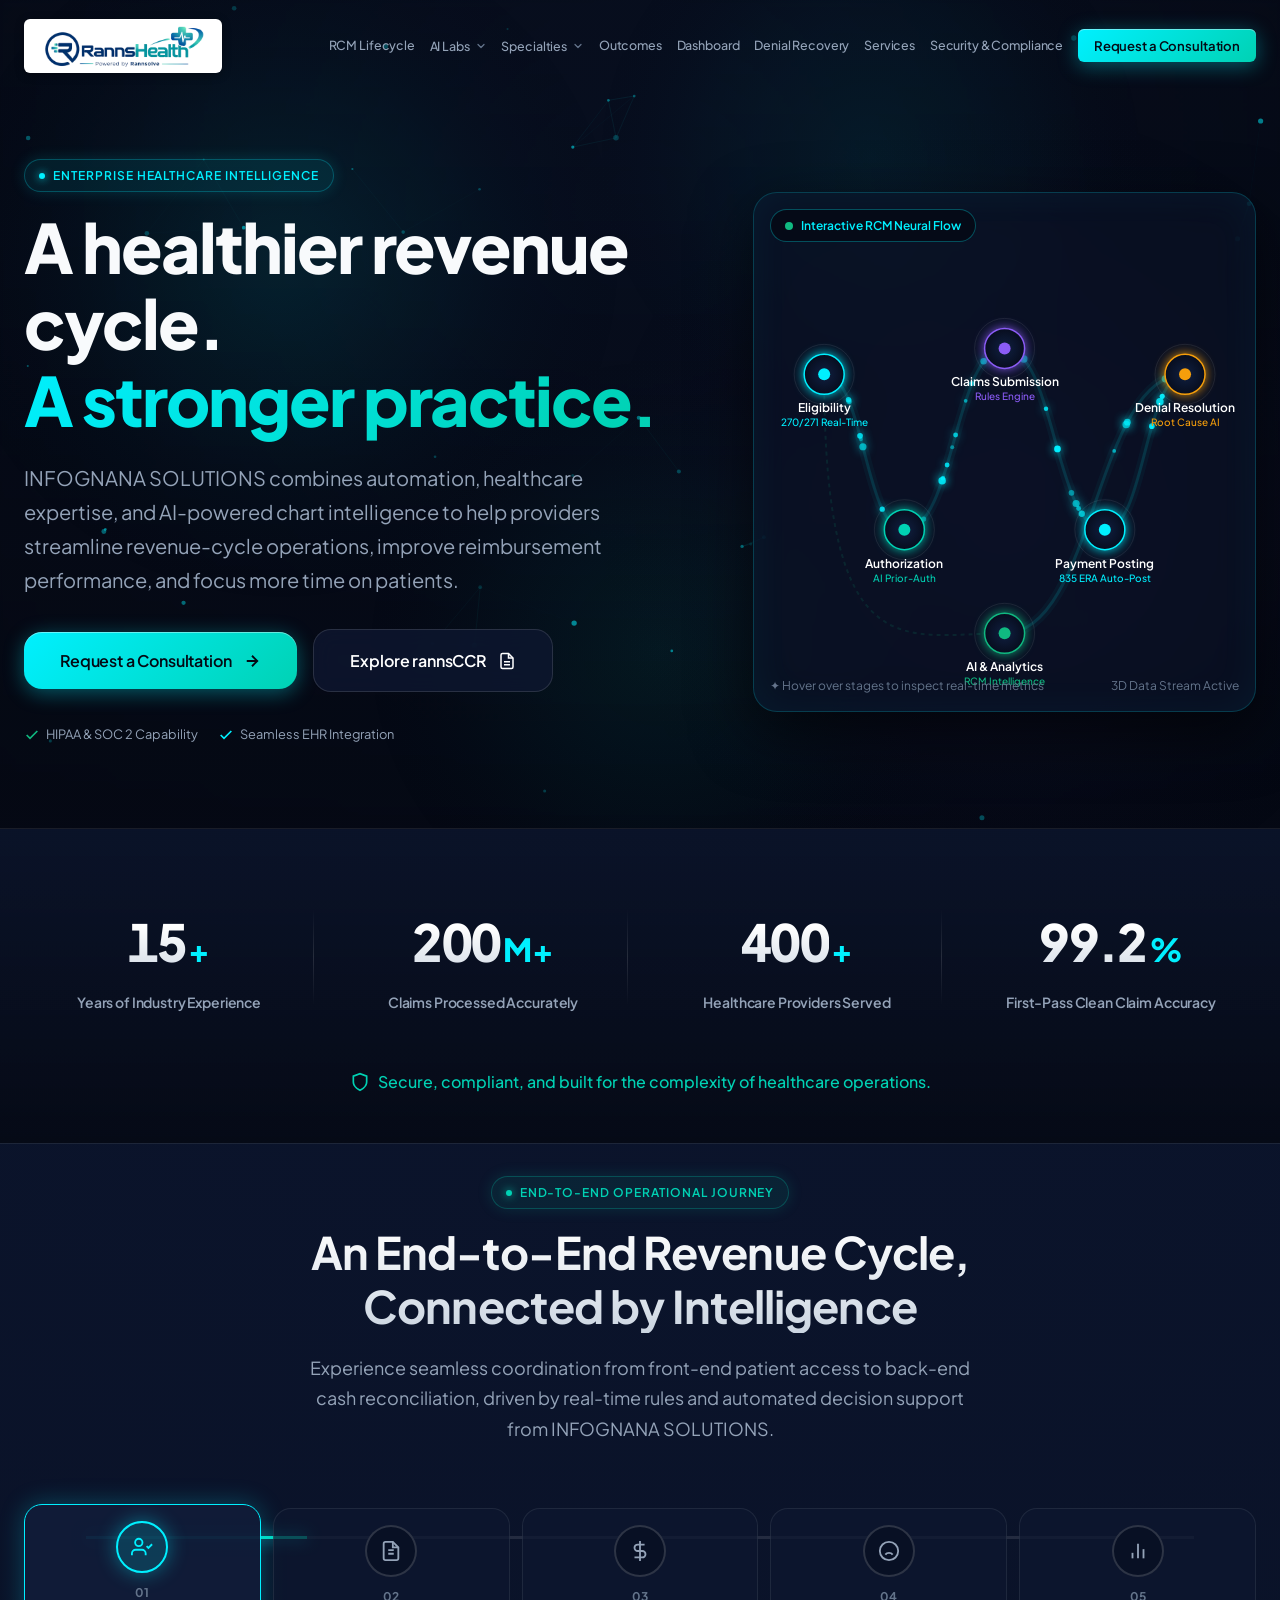
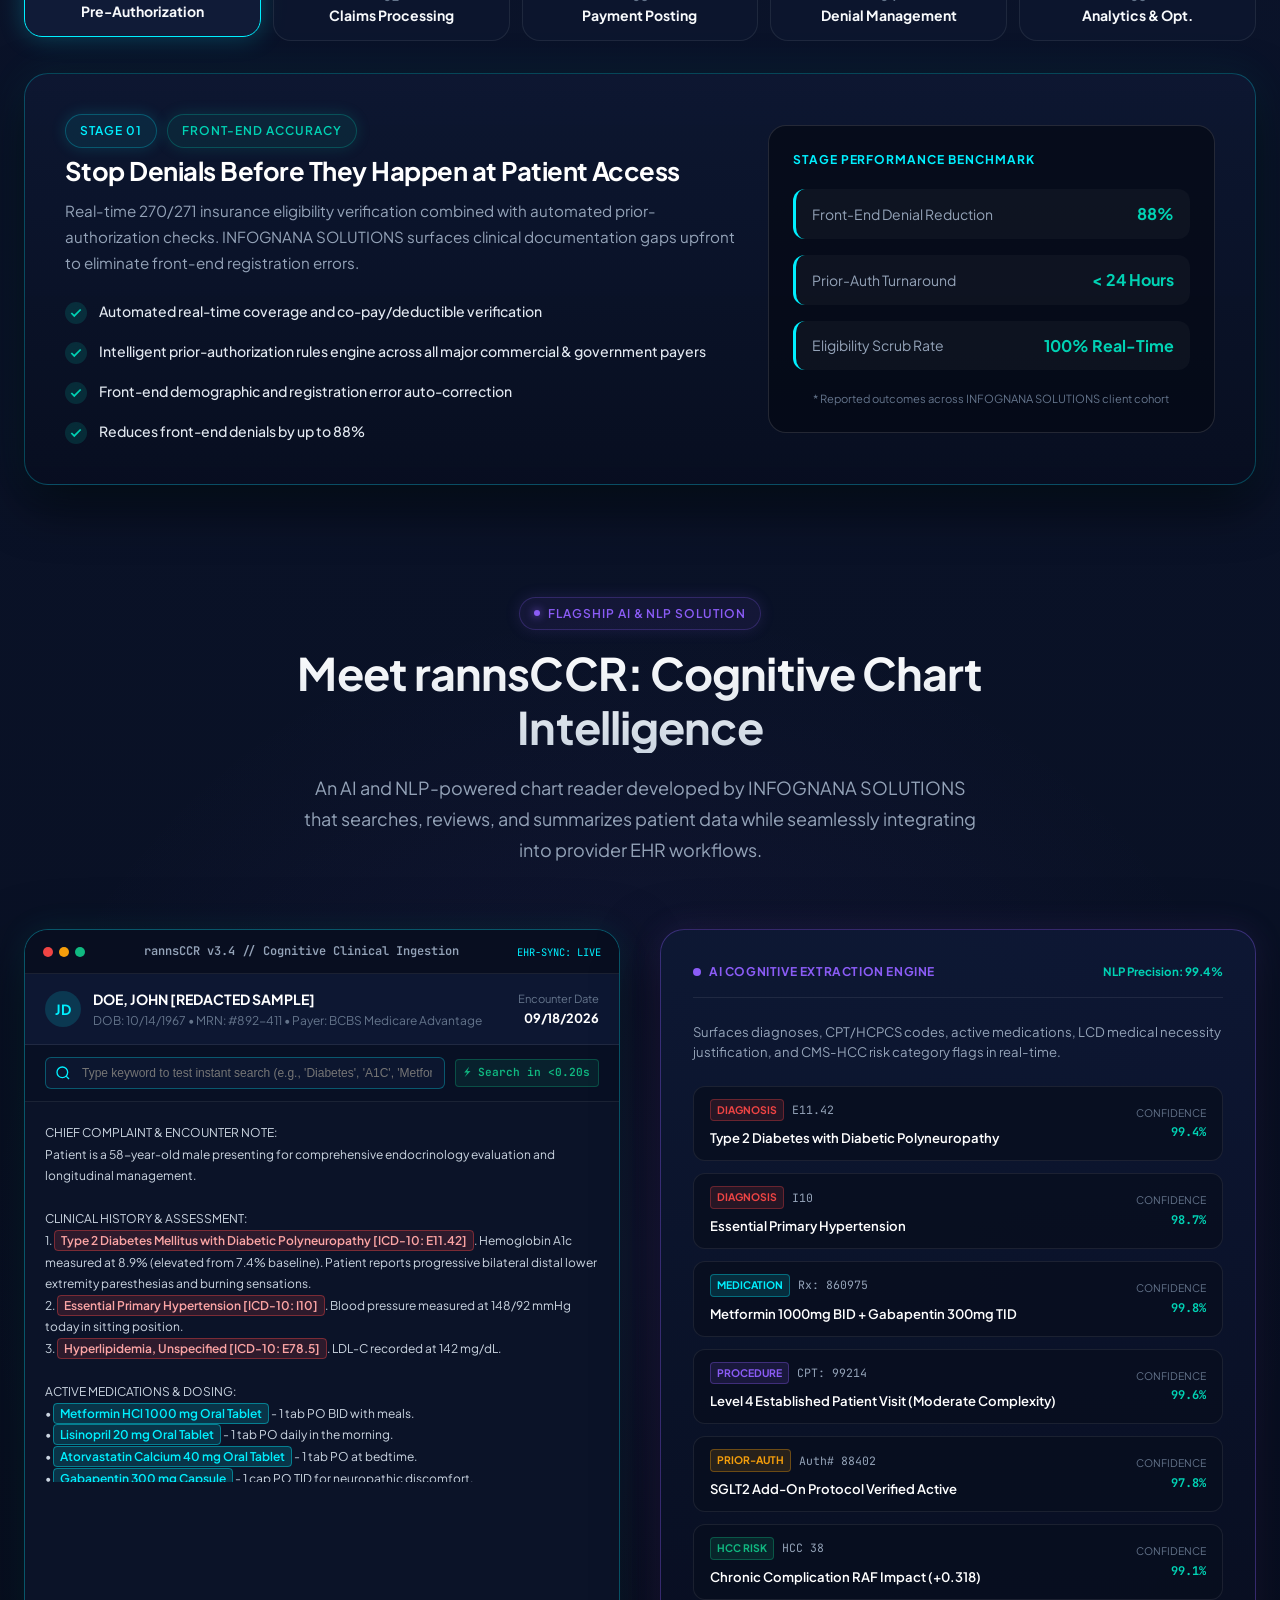
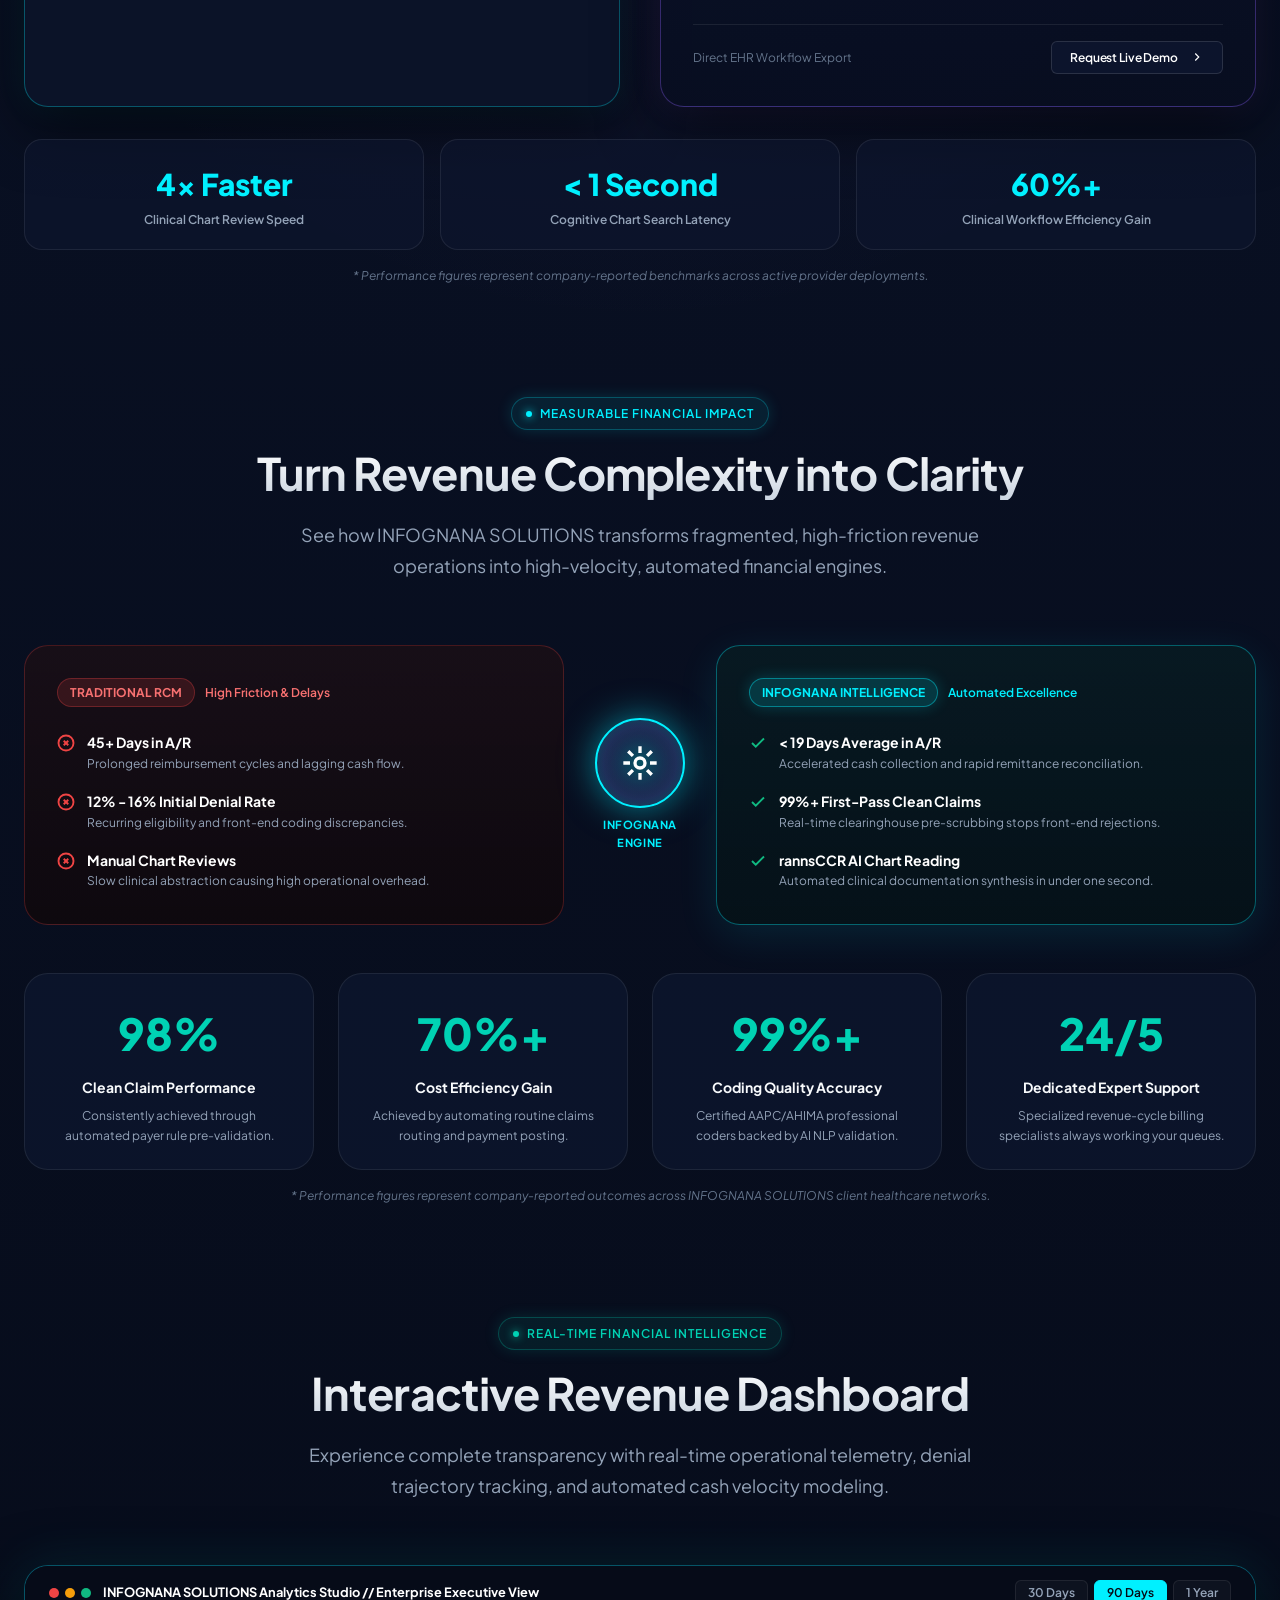
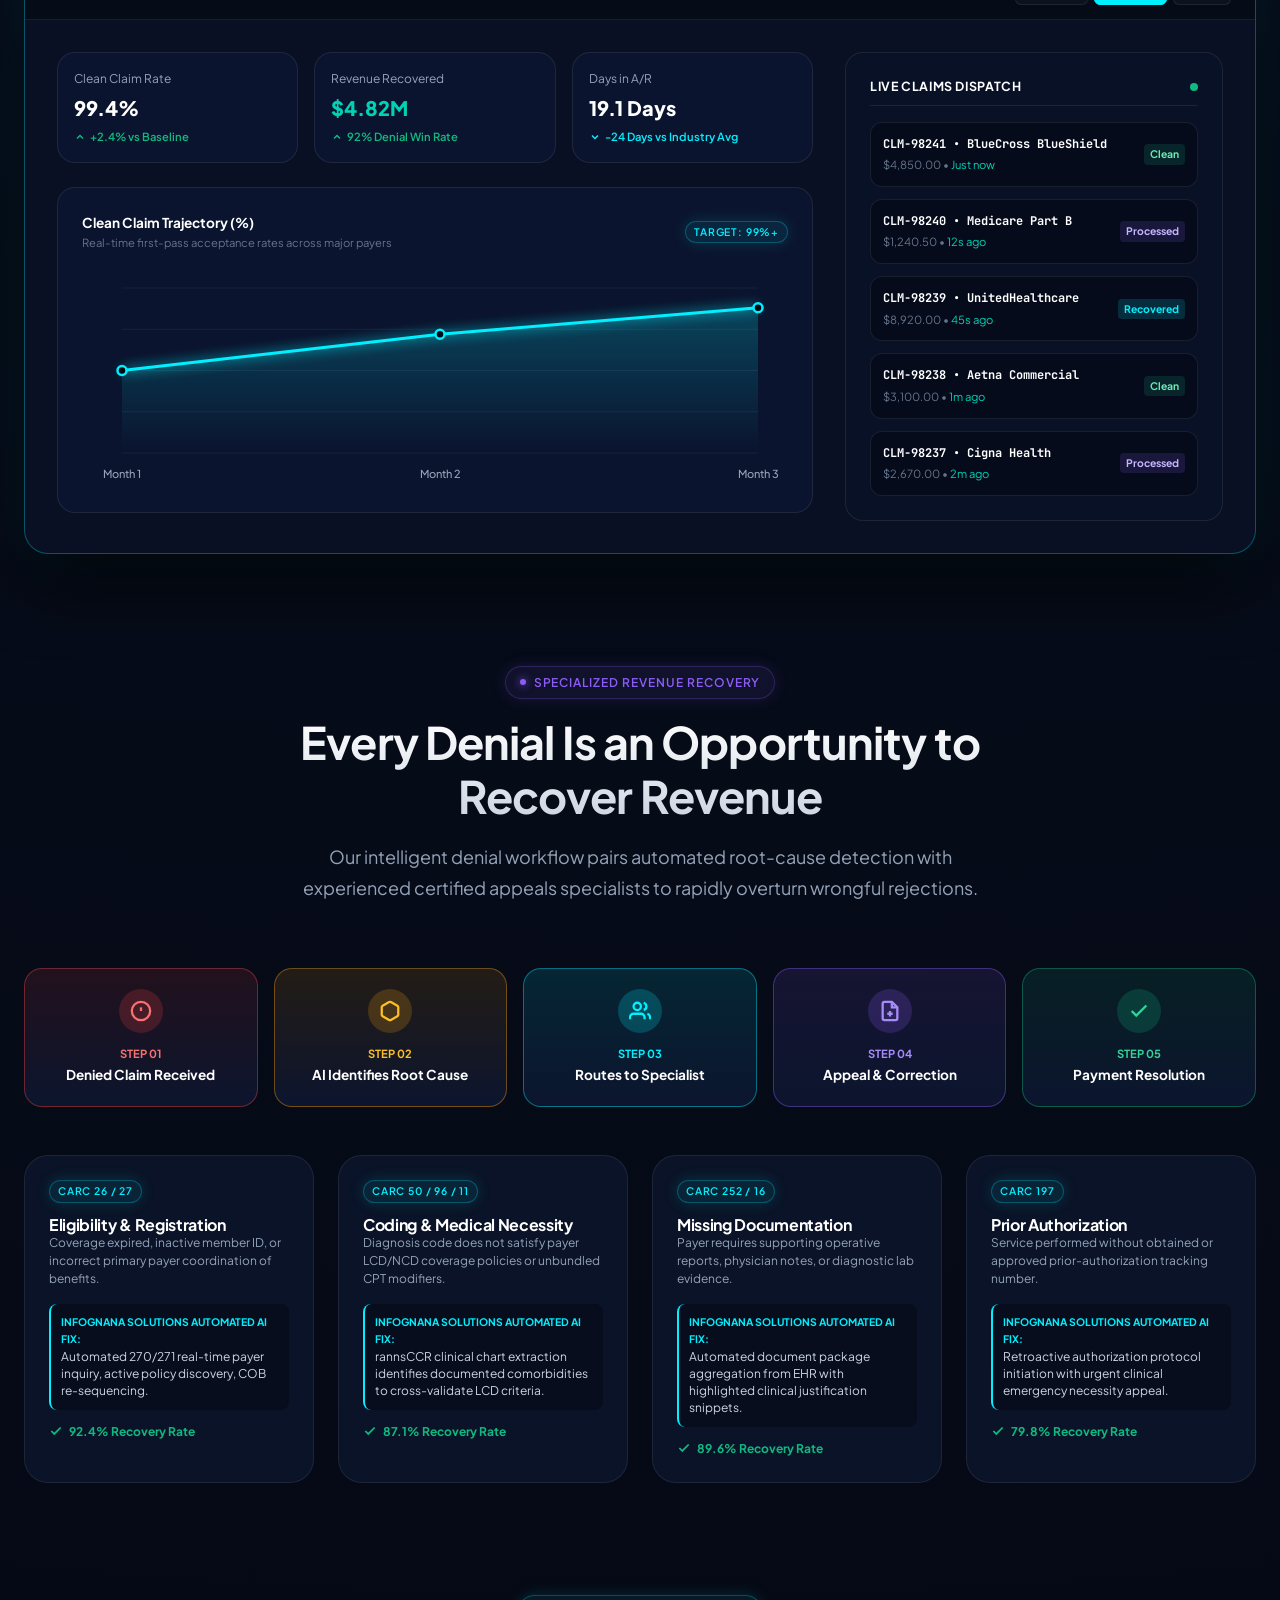
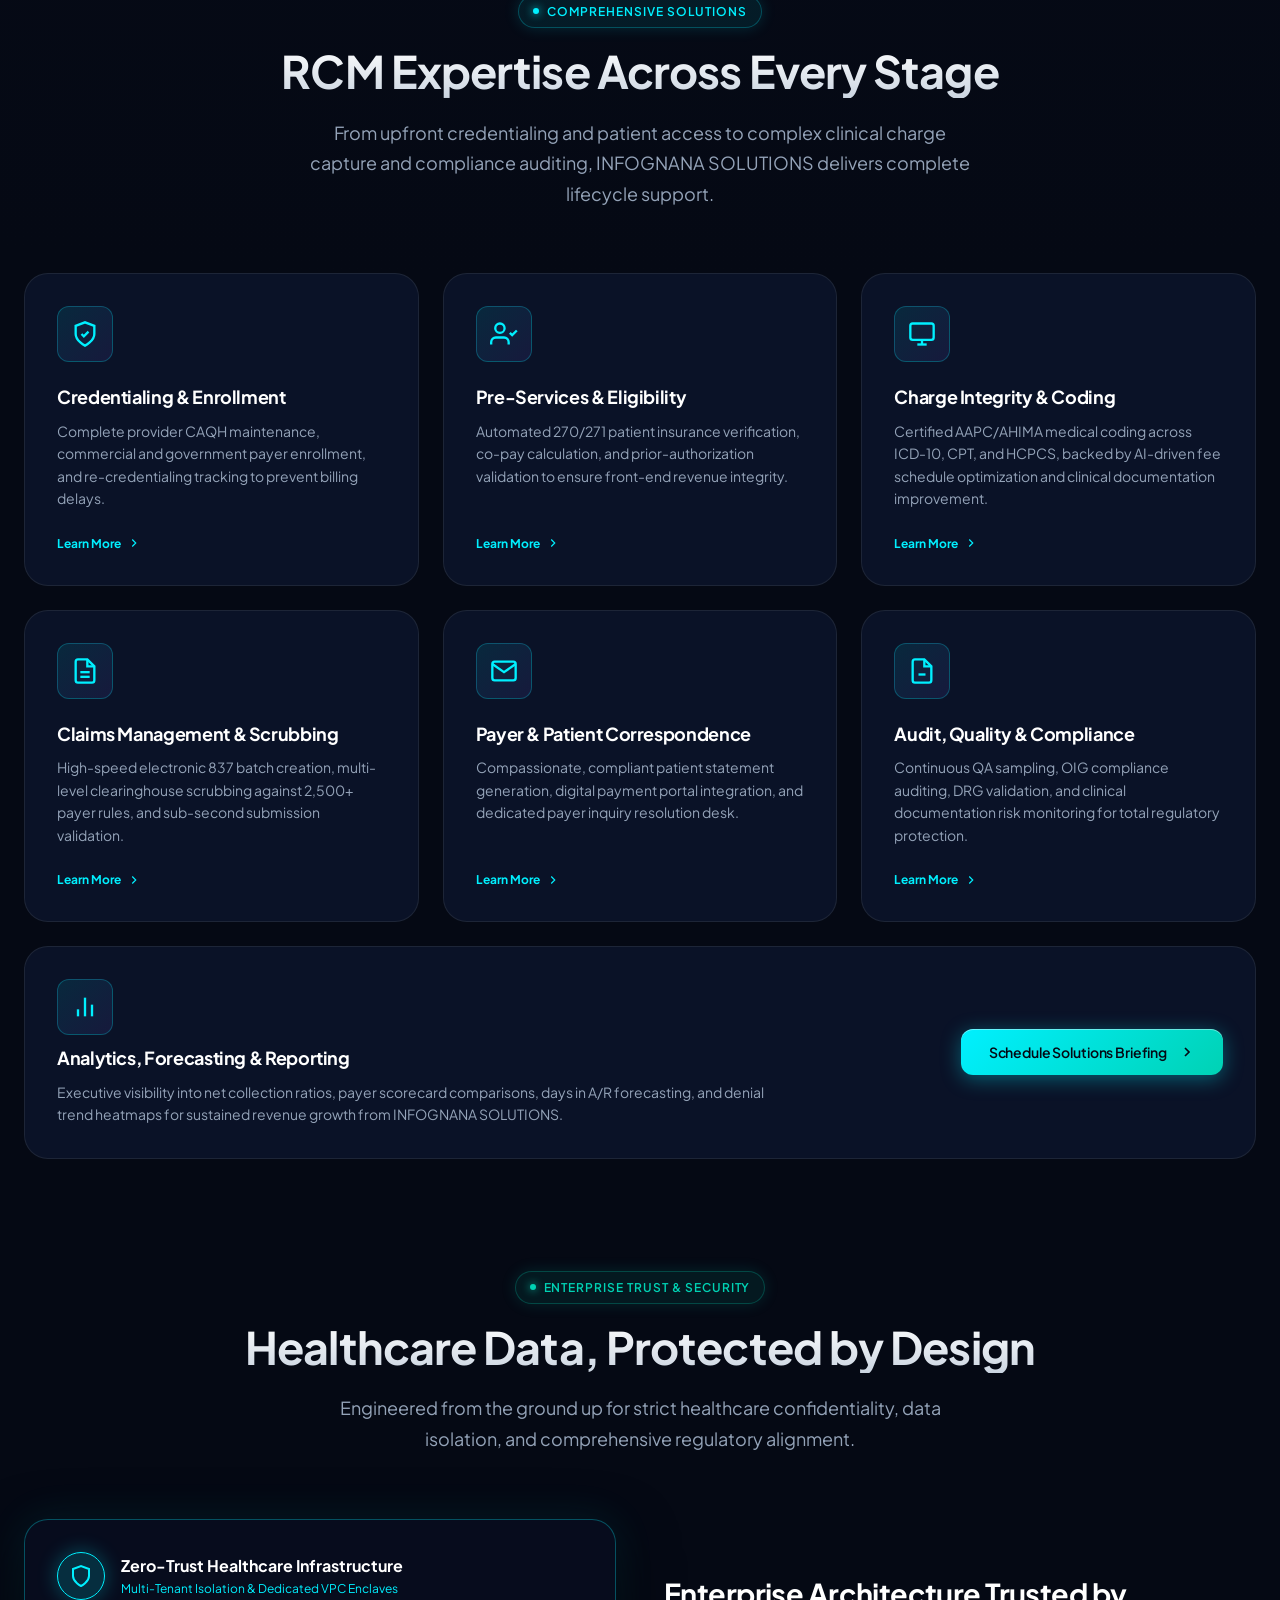
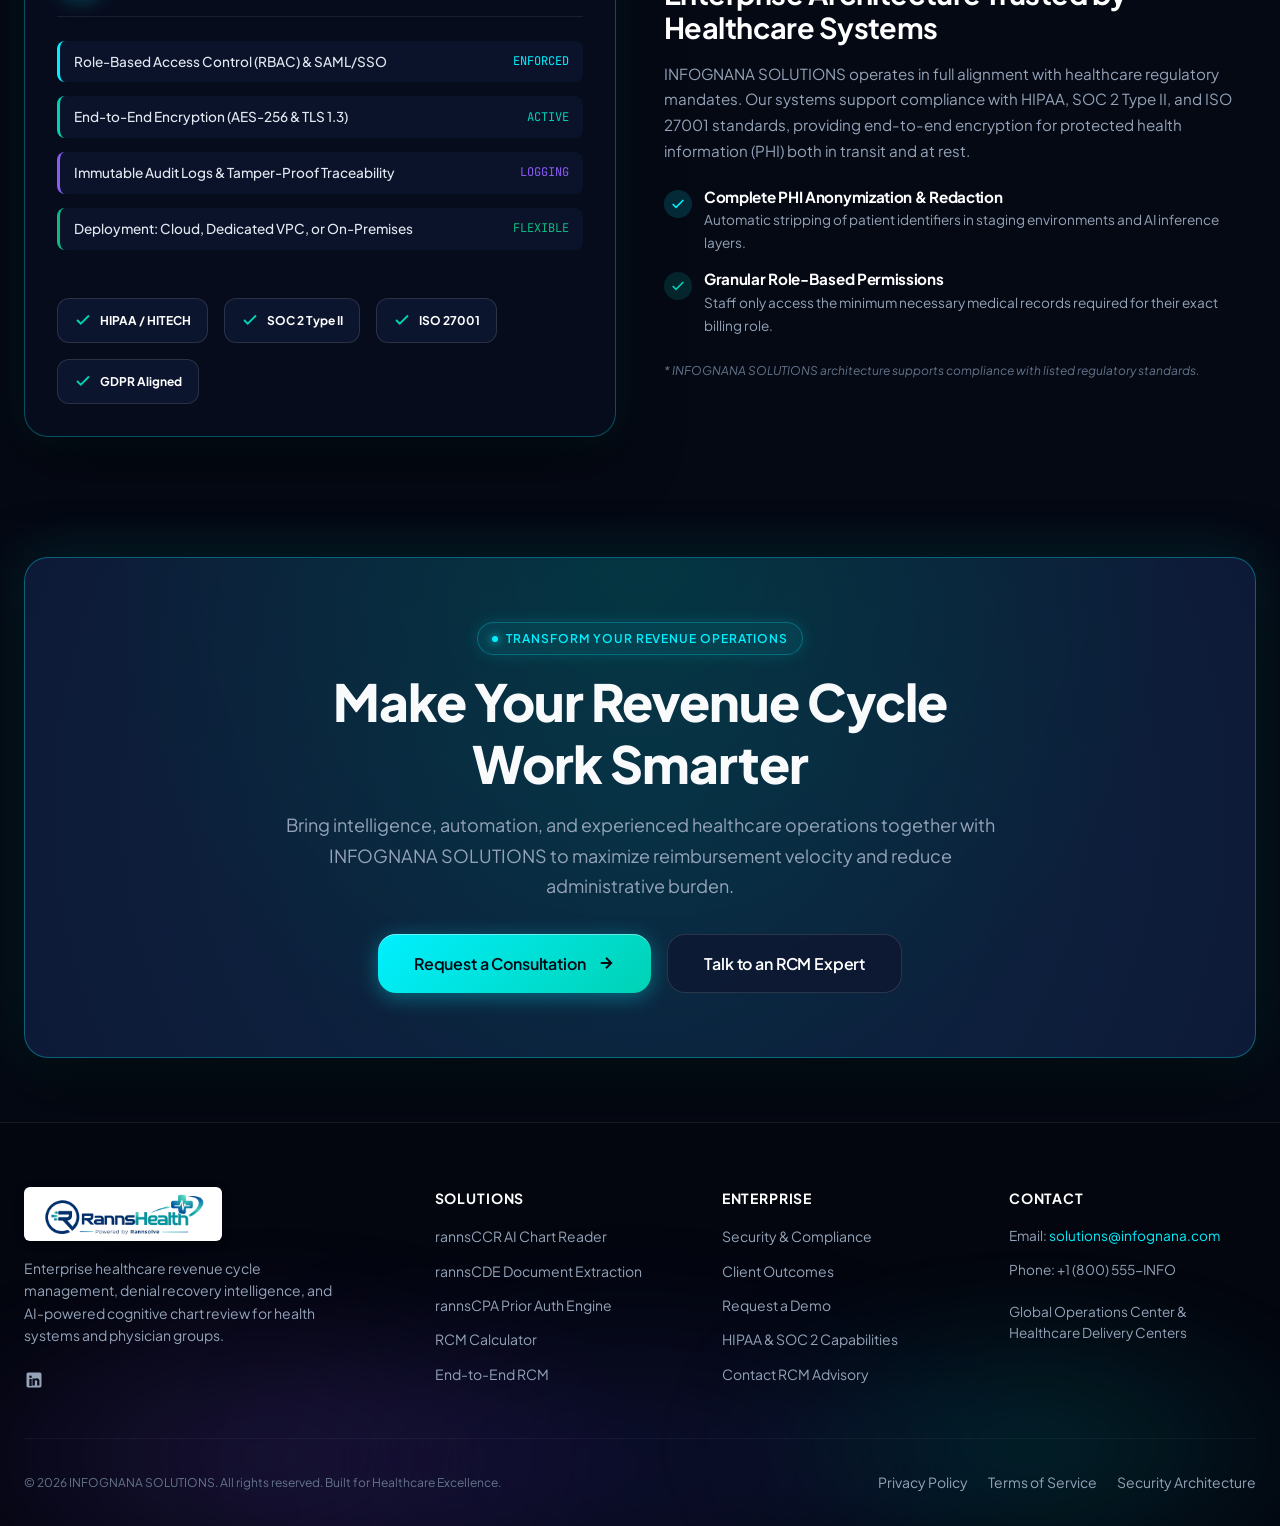
==== commit 7249860b: "Update website" ====
--- a/index.html
+++ b/index.html
@@ -28,7 +28,7 @@
   <!-- Stylesheets -->
   <link rel="stylesheet" href="css/variables.css?v=2.1">
   <link rel="stylesheet" href="css/base.css?v=2.1">
-  <link rel="stylesheet" href="css/components.css?v=2.1">
+  <link rel="stylesheet" href="css/components.css?v=2.3">
   <link rel="stylesheet" href="css/animations.css?v=2.1">
 
   <!-- Guaranteed Inline Style for Submit Consultation Request Button Glow Effect -->
@@ -113,19 +113,154 @@
 <body>
 
   <!-- ======================================================================
+       RANNSHEALTH PRELOADER / LOADING SCREEN
+       Polished, lightweight loading screen with ECG heartbeat line,
+       workflow nodes, moving data particles, and gentle cyan/teal lighting.
+       Dismisses immediately when page finishes loading without forced delay.
+       ====================================================================== -->
+  <div id="rannshealthLoader" class="rannshealth-loader" role="status" aria-live="polite" aria-label="Loading RannsHealth">
+    <!-- Ambient Cyan & Teal Light Accents -->
+    <div class="loader-ambient-glow loader-ambient-cyan" aria-hidden="true"></div>
+    <div class="loader-ambient-glow loader-ambient-teal" aria-hidden="true"></div>
+
+    <!-- Background Moving Data Particles Canvas -->
+    <canvas id="loaderParticlesCanvas" class="loader-particles-canvas" aria-hidden="true"></canvas>
+
+    <!-- Central Loader Content -->
+    <div class="loader-content">
+      <!-- RannsHealth Logo with Brief Clean Fade & Ambient Glow Halo -->
+      <div class="loader-logo-wrapper">
+        <div class="loader-logo-card">
+          <img src="assets/rannshealth-logo.png" alt="RannsHealth — Powered by Rannsolve" class="loader-logo-img">
+        </div>
+        <div class="loader-logo-halo" aria-hidden="true"></div>
+      </div>
+
+      <!-- Cyan ECG Heartbeat Wave with Center Pulse and Workflow Nodes -->
+      <div class="loader-ecg-container" aria-hidden="true">
+        <svg class="loader-ecg-svg" viewBox="0 0 700 120" fill="none" xmlns="http://www.w3.org/2000/svg">
+          <defs>
+            <linearGradient id="ecgGrad" x1="0%" y1="0%" x2="100%" y2="0%">
+              <stop offset="0%" stop-color="#00F0FF" stop-opacity="0.2" />
+              <stop offset="25%" stop-color="#00F0FF" stop-opacity="0.85" />
+              <stop offset="50%" stop-color="#70F3FF" stop-opacity="1" />
+              <stop offset="75%" stop-color="#00D2B4" stop-opacity="0.85" />
+              <stop offset="100%" stop-color="#00D2B4" stop-opacity="0.2" />
+            </linearGradient>
+            <filter id="ecgGlow" x="-20%" y="-40%" width="140%" height="180%">
+              <feGaussianBlur stdDeviation="3.5" result="blur" />
+              <feMerge>
+                <feMergeNode in="blur" />
+                <feMergeNode in="SourceGraphic" />
+              </feMerge>
+            </filter>
+          </defs>
+
+          <!-- Dim Background Baseline Track -->
+          <path class="ecg-track-dim" d="M 20 60 L 120 60 L 180 60 Q 200 50 220 60 L 245 68 L 275 14 L 305 106 L 325 60 Q 345 48 365 60 L 390 60 L 550 60 L 680 60" />
+
+          <!-- Dynamic Cyan Animated Heartbeat Line -->
+          <path class="ecg-line-pulse" d="M 20 60 L 120 60 L 180 60 Q 200 50 220 60 L 245 68 L 275 14 L 305 106 L 325 60 Q 345 48 365 60 L 390 60 L 550 60 L 680 60" />
+
+          <!-- Soft Center Pulse as it passes center (Center at x=275, y=60) -->
+          <circle class="center-pulse-ring ring-1" cx="275" cy="60" r="28" />
+          <circle class="center-pulse-ring ring-2" cx="275" cy="60" r="28" />
+
+          <!-- Connected Workflow Node 1: Patient Care (x=120, y=60) -->
+          <g class="workflow-node node-patient" transform="translate(120, 60)">
+            <circle class="node-halo" r="14" />
+            <circle class="node-core" r="6" />
+            <circle class="node-center" r="2.5" />
+            <text class="node-label" y="34">Patient Care</text>
+          </g>
+
+          <!-- Connected Workflow Node 2: Claims (x=390, y=60) -->
+          <g class="workflow-node node-claims" transform="translate(390, 60)">
+            <circle class="node-halo" r="14" />
+            <circle class="node-core" r="6" />
+            <circle class="node-center" r="2.5" />
+            <text class="node-label" y="34">Claims</text>
+          </g>
+
+          <!-- Connected Workflow Node 3: Revenue Cycle (x=550, y=60) -->
+          <g class="workflow-node node-revenue" transform="translate(550, 60)">
+            <circle class="node-halo" r="14" />
+            <circle class="node-core" r="6" />
+            <circle class="node-center" r="2.5" />
+            <text class="node-label" y="34">Revenue Cycle</text>
+          </g>
+        </svg>
+      </div>
+
+      <!-- Exact Caption: “A healthier revenue cycle. A stronger practice.” -->
+      <h2 class="loader-caption">
+        <span class="loader-caption-primary">A healthier revenue cycle.</span>
+        <span class="loader-caption-accent">A stronger practice.</span>
+      </h2>
+    </div>
+  </div>
+
+  <!-- ======================================================================
        1. NAVIGATION & STICKY HEADER
        ====================================================================== -->
   <header class="header-nav" id="mainHeader">
     <div class="container nav-container">
-      <!-- Brand Logo with Authentic Official Logo -->
-      <a href="#" class="brand-logo" aria-label="INFOGNANA SOLUTIONS Home">
-        <img src="assets/logo.svg" alt="INFOGNANA SOLUTIONS" class="brand-logo-img">
+      <!-- Brand Logo -->
+      <a href="#" class="brand-logo" aria-label="RannsHealth — Powered by Rannsolve Home">
+        <img src="assets/rannshealth-logo.png" alt="RannsHealth — Powered by Rannsolve" class="brand-logo-img">
       </a>
 
       <!-- Desktop Navigation Menu -->
       <nav class="nav-menu" aria-label="Primary Navigation">
         <a href="#rcm-lifecycle" class="nav-link">RCM Lifecycle</a>
-        <a href="#rannsccr" class="nav-link">rannsCCR AI</a>
+        <div class="nav-item-dropdown" id="aiLabsDropdown">
+          <button type="button" class="nav-link nav-dropdown-trigger" id="aiLabsTrigger" aria-expanded="false" aria-haspopup="true" aria-controls="aiLabsMenu">
+            <span>AI Labs</span>
+            <svg class="dropdown-chevron" width="12" height="12" viewBox="0 0 24 24" fill="none" stroke="currentColor" stroke-width="2.5" stroke-linecap="round" stroke-linejoin="round" aria-hidden="true">
+              <polyline points="6 9 12 15 18 9"></polyline>
+            </svg>
+          </button>
+          <div class="nav-dropdown-menu" id="aiLabsMenu" role="menu" aria-labelledby="aiLabsTrigger">
+            <a href="rannscde.html" class="nav-dropdown-item" role="menuitem">
+              <span class="dropdown-item-bullet"></span>
+              <span class="dropdown-item-title">rannsCDE</span>
+            </a>
+            <a href="rannsccr.html" class="nav-dropdown-item" role="menuitem">
+              <span class="dropdown-item-bullet"></span>
+              <span class="dropdown-item-title">rannsCCR</span>
+            </a>
+            <a href="rannscpa.html" class="nav-dropdown-item" role="menuitem">
+              <span class="dropdown-item-bullet"></span>
+              <span class="dropdown-item-title">rannsCPA</span>
+            </a>
+            <a href="rcm-calculator.html" class="nav-dropdown-item" role="menuitem">
+              <span class="dropdown-item-bullet"></span>
+              <span class="dropdown-item-title">RCM Calculator</span>
+            </a>
+          </div>
+        </div>
+        <div class="nav-item-dropdown" id="specialtiesDropdown">
+          <button type="button" class="nav-link nav-dropdown-trigger" id="specialtiesTrigger" aria-expanded="false" aria-haspopup="true" aria-controls="specialtiesMenu">
+            <span>Specialties</span>
+            <svg class="dropdown-chevron" width="12" height="12" viewBox="0 0 24 24" fill="none" stroke="currentColor" stroke-width="2.5" stroke-linecap="round" stroke-linejoin="round" aria-hidden="true">
+              <polyline points="6 9 12 15 18 9"></polyline>
+            </svg>
+          </button>
+          <div class="nav-dropdown-menu" id="specialtiesMenu" role="menu" aria-labelledby="specialtiesTrigger">
+            <a href="organization-types.html" class="nav-dropdown-item" role="menuitem">
+              <span class="dropdown-item-bullet"></span>
+              <span class="dropdown-item-title">Organization Types</span>
+            </a>
+            <a href="medical-specialties.html" class="nav-dropdown-item" role="menuitem">
+              <span class="dropdown-item-bullet"></span>
+              <span class="dropdown-item-title">Medical Specialties</span>
+            </a>
+            <a href="behavioral-health.html" class="nav-dropdown-item" role="menuitem">
+              <span class="dropdown-item-bullet"></span>
+              <span class="dropdown-item-title">Behavioral Health</span>
+            </a>
+          </div>
+        </div>
         <a href="#transformation" class="nav-link">Outcomes</a>
         <a href="#dashboard" class="nav-link">Dashboard</a>
         <a href="#denials" class="nav-link">Denial Recovery</a>
@@ -135,7 +270,6 @@
 
       <!-- Action CTAs -->
       <div class="nav-actions">
-        <a href="#rannsccr" class="btn btn-secondary btn-sm">Explore rannsCCR</a>
         <button type="button" class="btn btn-primary btn-sm open-consultation-modal-btn">Request a Consultation</button>
         <button type="button" class="nav-mobile-toggle" aria-label="Toggle Mobile Menu" aria-expanded="false">
           <svg width="24" height="24" viewBox="0 0 24 24" fill="none" stroke="currentColor" stroke-width="2">
@@ -153,23 +287,29 @@
          2. HERO SECTION WITH 3D RCM DATA-FLOW VISUALIZATION
          ====================================================================== -->
     <section class="hero-section" id="hero">
+      <!-- Full-Bleed Silent Hero Background Video -->
+      <div class="hero-video-container" id="heroVideoContainer" aria-hidden="true">
+        <video class="hero-video-bg" id="heroVideo" muted loop playsinline webkit-playsinline preload="none" poster="assets/hero-video-poster.jpg">
+          <source src="assets/rannshealth-hero-loop.webm" type="video/webm">
+        </video>
+        <div class="hero-video-overlay"></div>
+      </div>
+
       <!-- Interactive Abstract Ambient Background Canvas -->
       <canvas id="ambientBgCanvas" class="hero-ambient-canvas"></canvas>
 
       <div class="container" style="position: relative; z-index: 2;">
         <div class="hero-grid">
-          <!-- Left Column: Copy & Value Proposition -->
-          <div class="hero-content reveal-on-scroll">
+          <!-- Left Column: Copy & Value Proposition (Rendered Instantly Without Delay) -->
+          <div class="hero-content">
             <div class="eyebrow-badge badge-cyan">
               <span class="badge-dot"></span>
               Enterprise Healthcare Intelligence
             </div>
 
             <h1 class="hero-headline">
-              Your revenue cycle, <br>
-              <span class="hero-headline-highlight">
-                Built for <span id="heroRotatingText">Finally visible.</span><span class="typing-cursor"></span>
-              </span>
+              A healthier revenue cycle. <br>
+              <span class="hero-headline-highlight">A stronger practice.</span>
             </h1>
 
             <p class="hero-copy">
@@ -216,8 +356,8 @@
             </div>
           </div>
 
-          <!-- Right Column: Interactive 3D/Canvas Data-Flow Node Graph -->
-          <div class="hero-visual-card reveal-on-scroll delay-200">
+          <!-- Right Column: Interactive 3D/Canvas Data-Flow Node Graph (Rendered Instantly) -->
+          <div class="hero-visual-card">
             <div class="hero-visual-overlay-badge">
               <span class="live-signal-dot"></span>
               Interactive RCM Neural Flow
@@ -1242,12 +1382,19 @@
        12. ENTERPRISE FOOTER
        ====================================================================== -->
   <footer class="site-footer">
+    <!-- Subtle Flowing-Light Effect (Blurred Violet, Indigo, and Cyan Ribbons) -->
+    <div class="footer-flowing-light" aria-hidden="true">
+      <div class="flow-ribbon flow-ribbon-1"></div>
+      <div class="flow-ribbon flow-ribbon-2"></div>
+      <div class="flow-ribbon flow-ribbon-3"></div>
+    </div>
+
     <div class="container">
       <div class="footer-grid">
         <!-- Col 1: Brand & Bio -->
         <div class="footer-brand-col">
-          <a href="#" class="brand-logo" aria-label="INFOGNANA SOLUTIONS Home">
-            <img src="assets/logo.svg" alt="INFOGNANA SOLUTIONS" class="brand-logo-img-footer">
+          <a href="#" class="brand-logo" aria-label="RannsHealth — Powered by Rannsolve Home">
+            <img src="assets/rannshealth-logo.png" alt="RannsHealth — Powered by Rannsolve" class="brand-logo-img-footer">
           </a>
           <p class="footer-copy">
             Enterprise healthcare revenue cycle management, denial recovery intelligence, and AI-powered cognitive chart
@@ -1268,11 +1415,11 @@
         <div>
           <div class="footer-col-title">Solutions</div>
           <div class="footer-links-list">
-            <a href="#rannsccr" class="footer-link">rannsCCR AI Chart Reader</a>
+            <a href="rannsccr.html" class="footer-link">rannsCCR AI Chart Reader</a>
+            <a href="rannscde.html" class="footer-link">rannsCDE Document Extraction</a>
+            <a href="rannscpa.html" class="footer-link">rannsCPA Prior Auth Engine</a>
+            <a href="rcm-calculator.html" class="footer-link">RCM Calculator</a>
             <a href="#rcm-lifecycle" class="footer-link">End-to-End RCM</a>
-            <a href="#denials" class="footer-link">Denial Recovery Suite</a>
-            <a href="#services" class="footer-link">Charge Integrity & Coding</a>
-            <a href="#dashboard" class="footer-link">Executive Analytics</a>
           </div>
         </div>
 
@@ -1305,9 +1452,9 @@
           © 2026 INFOGNANA SOLUTIONS. All rights reserved. Built for Healthcare Excellence.
         </div>
         <div style="display: flex; gap: 20px;">
-          <a href="#" class="footer-link">Privacy Policy</a>
-          <a href="#" class="footer-link">Terms of Service</a>
-          <a href="#" class="footer-link">Security Architecture</a>
+          <a href="privacy-policy.html" class="footer-link">Privacy Policy</a>
+          <a href="terms-of-service.html" class="footer-link">Terms of Service</a>
+          <a href="security-architecture.html" class="footer-link">Security Architecture</a>
         </div>
       </div>
     </div>
--- a/css/base.css
+++ b/css/base.css
@@ -117,9 +117,16 @@
 
 /* Section Wrapper */
 .section {
-  padding-top: var(--space-24);
-  padding-bottom: var(--space-24);
-  position: relative;
+  padding-top: var(--space-8);
+  padding-bottom: var(--space-20);
+  position: relative;
+}
+
+/* Anchor Target Scroll Offset - Prevents Fixed Header Overlap & Eliminates Blank Space */
+section[id],
+.section[id],
+[id].section {
+  scroll-margin-top: 80px;
 }
 
 .section-header {
@@ -345,3 +352,31 @@
   outline: 2px solid var(--color-cyan);
   outline-offset: 3px;
 }
+
+/* Responsive Section Spacing & Scroll Margins */
+@media (max-width: 1024px) {
+  .section {
+    padding-top: 28px;
+    padding-bottom: var(--space-16);
+  }
+  section[id],
+  .section[id],
+  [id].section {
+    scroll-margin-top: 76px;
+  }
+}
+
+@media (max-width: 768px) {
+  .section {
+    padding-top: var(--space-6);
+    padding-bottom: var(--space-12);
+  }
+  section[id],
+  .section[id],
+  [id].section {
+    scroll-margin-top: 70px;
+  }
+  .section-header {
+    margin: 0 auto var(--space-10);
+  }
+}
--- a/css/components.css
+++ b/css/components.css
@@ -14,12 +14,21 @@
   z-index: var(--z-sticky);
   display: flex;
   align-items: center;
-  transition: all var(--transition-base);
+  transition: transform 0.35s cubic-bezier(0.16, 1, 0.3, 1),
+              background var(--transition-base),
+              border-color var(--transition-base),
+              box-shadow var(--transition-base),
+              height var(--transition-base);
   border-bottom: 1px solid transparent;
+  will-change: transform;
+}
+
+.header-nav.header-hidden {
+  transform: translateY(-100%);
 }
 
 .header-nav.scrolled {
-  background: rgba(5, 9, 20, 0.92);
+  background: rgba(5, 9, 20, 0.94);
   backdrop-filter: blur(20px);
   -webkit-backdrop-filter: blur(20px);
   border-bottom-color: var(--border-subtle);
@@ -27,40 +36,55 @@
   height: 80px;
 }
 
+:root {
+  --nav-item-gap: clamp(10px, 1.15vw, 22px);
+}
+
 .nav-container {
   display: flex;
   align-items: center;
-  justify-content: space-between;
+  justify-content: flex-end;
   width: 100%;
+  gap: var(--nav-item-gap);
 }
 
 .brand-logo {
   display: inline-flex;
   align-items: center;
   justify-content: center;
+  align-self: center;
+  margin-right: auto;
+  flex-shrink: 0;
   text-decoration: none;
-  transition: opacity var(--transition-fast), transform var(--transition-fast);
-  padding: 4px 0;
+  background: #FFFFFF;
+  border-radius: var(--radius-sm, 6px);
+  padding: 4px 10px;
+  box-shadow: 0 2px 8px rgba(0, 0, 0, 0.35);
+  border: 1px solid rgba(255, 255, 255, 0.2);
+  transition: opacity var(--transition-fast), transform var(--transition-fast), box-shadow var(--transition-fast);
 }
 
 .brand-logo:hover {
-  opacity: 0.92;
+  opacity: 0.96;
   transform: translateY(-1px);
+  box-shadow: 0 4px 14px rgba(0, 240, 255, 0.3);
 }
 
 .brand-logo-img {
-  height: 52px;
-  width: auto;
+  width: 176px;
+  height: 44px;
   max-width: 100%;
-  object-fit: contain;
+  object-fit: cover;
+  object-position: center;
   display: block;
 }
 
 .brand-logo-img-footer {
-  height: 52px;
-  width: auto;
+  width: 176px;
+  height: 44px;
   max-width: 100%;
-  object-fit: contain;
+  object-fit: cover;
+  object-position: center;
   display: block;
 }
 
@@ -72,23 +96,51 @@
   color: var(--color-cyan);
 }
 
+/* Polished Modern Header Typography & Navigation */
 .nav-menu {
   display: flex;
   align-items: center;
-  gap: var(--space-8);
+  gap: var(--nav-item-gap);
+  list-style: none;
+  margin: 0;
+  padding: 0;
+  flex-shrink: 0;
 }
 
 .nav-link {
-  font-size: var(--text-sm);
+  font-family: var(--font-main);
+  font-size: clamp(0.78rem, 0.85vw, 0.86rem);
   font-weight: 500;
+  letter-spacing: -0.01em;
   color: var(--text-secondary);
-  transition: all var(--transition-fast);
+  transition: color 0.22s ease, text-shadow 0.22s ease;
   position: relative;
-  padding: 6px 0;
-}
-
-.nav-link:hover, .nav-link.active {
+  padding: 8px 0;
+  white-space: nowrap;
+  text-decoration: none;
+  display: inline-flex;
+  align-items: center;
+  gap: 5px;
+  background: transparent;
+  border: none;
+  cursor: pointer;
+  outline: none;
+}
+
+/* Subtle, Tech-Inspired Hover Animation: Smooth Color Shift & Understated Ambient Glow */
+.nav-link:hover,
+.nav-link:focus-visible,
+.nav-link.active,
+.nav-item-dropdown:hover > .nav-link,
+.nav-item-dropdown.open > .nav-link {
   color: #FFFFFF;
+  text-shadow: 0 0 10px rgba(0, 240, 255, 0.45);
+}
+
+.nav-link:focus-visible {
+  outline: 2px solid var(--color-cyan);
+  outline-offset: 4px;
+  border-radius: var(--radius-sm);
 }
 
 .nav-link::after {
@@ -99,18 +151,136 @@
   width: 0%;
   height: 2px;
   background: var(--grad-cyan-teal);
-  transition: width var(--transition-fast);
+  box-shadow: 0 0 8px rgba(0, 240, 255, 0.6);
+  transition: width 0.25s cubic-bezier(0.16, 1, 0.3, 1);
   border-radius: 2px;
-}
-
-.nav-link:hover::after, .nav-link.active::after {
+  pointer-events: none;
+}
+
+.nav-link:hover::after,
+.nav-link.active::after,
+.nav-item-dropdown:hover > .nav-link::after,
+.nav-item-dropdown.open > .nav-link::after {
   width: 100%;
 }
 
+/* Dropdown Menu Architecture */
+.nav-item-dropdown {
+  position: relative;
+  display: inline-flex;
+  align-items: center;
+}
+
+.dropdown-chevron {
+  width: 12px;
+  height: 12px;
+  color: var(--text-muted);
+  transition: transform 0.25s cubic-bezier(0.16, 1, 0.3, 1), color 0.2s ease;
+  flex-shrink: 0;
+}
+
+.nav-item-dropdown:hover .dropdown-chevron,
+.nav-item-dropdown.open .dropdown-chevron {
+  transform: rotate(180deg);
+  color: var(--color-cyan);
+}
+
+.nav-dropdown-menu {
+  position: absolute;
+  top: calc(100% + 8px);
+  left: 50%;
+  transform: translateX(-50%) translateY(8px);
+  min-width: 220px;
+  background: rgba(8, 14, 32, 0.96);
+  backdrop-filter: blur(24px);
+  -webkit-backdrop-filter: blur(24px);
+  border: 1px solid rgba(0, 240, 255, 0.25);
+  border-radius: var(--radius-lg);
+  padding: 8px;
+  box-shadow: 0 20px 50px rgba(0, 0, 0, 0.8), 0 0 25px rgba(0, 240, 255, 0.12);
+  display: flex;
+  flex-direction: column;
+  gap: 3px;
+  opacity: 0;
+  visibility: hidden;
+  pointer-events: none;
+  transition: opacity 0.22s cubic-bezier(0.16, 1, 0.3, 1),
+              transform 0.22s cubic-bezier(0.16, 1, 0.3, 1),
+              visibility 0.22s;
+  z-index: 100;
+}
+
+.nav-dropdown-menu::before {
+  content: '';
+  position: absolute;
+  top: -12px;
+  left: 0;
+  right: 0;
+  height: 12px;
+}
+
+.nav-item-dropdown:hover .nav-dropdown-menu,
+.nav-item-dropdown.open .nav-dropdown-menu {
+  opacity: 1;
+  visibility: visible;
+  pointer-events: auto;
+  transform: translateX(-50%) translateY(0);
+}
+
+.nav-dropdown-item {
+  display: flex;
+  align-items: center;
+  gap: 10px;
+  padding: 10px 14px;
+  border-radius: var(--radius-md);
+  color: var(--text-secondary);
+  text-decoration: none;
+  font-size: var(--text-sm);
+  font-weight: 600;
+  letter-spacing: -0.01em;
+  transition: all 0.18s ease;
+  background: transparent;
+  border: 1px solid transparent;
+}
+
+.dropdown-item-bullet {
+  width: 6px;
+  height: 6px;
+  border-radius: 50%;
+  background: rgba(148, 163, 184, 0.5);
+  transition: all 0.18s ease;
+  flex-shrink: 0;
+}
+
+.nav-dropdown-item:hover,
+.nav-dropdown-item:focus-visible,
+.nav-dropdown-item.active {
+  color: #FFFFFF;
+  background: rgba(0, 240, 255, 0.08);
+  border-color: rgba(0, 240, 255, 0.25);
+  transform: translateX(3px);
+  text-shadow: 0 0 8px rgba(0, 240, 255, 0.4);
+}
+
+.nav-dropdown-item:hover .dropdown-item-bullet,
+.nav-dropdown-item:focus-visible .dropdown-item-bullet,
+.nav-dropdown-item.active .dropdown-item-bullet {
+  background: var(--color-cyan);
+  box-shadow: 0 0 8px var(--color-cyan);
+}
+
 .nav-actions {
   display: flex;
   align-items: center;
-  gap: var(--space-4);
+  gap: var(--nav-item-gap);
+  flex-shrink: 0;
+  margin: 0;
+}
+
+.nav-actions .btn-sm {
+  padding: 8px 16px;
+  font-size: 0.82rem;
+  white-space: nowrap;
 }
 
 .nav-mobile-toggle {
@@ -120,6 +290,7 @@
   color: var(--text-primary);
   padding: var(--space-2);
   cursor: pointer;
+  line-height: 0;
 }
 
 /* --------------------------------------------------------------------------
@@ -133,6 +304,74 @@
   min-height: 92vh;
   display: flex;
   align-items: center;
+}
+
+/* Full-Bleed Silent Hero Background Video with Instant Static Fallback */
+.hero-video-container {
+  position: absolute;
+  top: 0;
+  left: 0;
+  width: 100%;
+  height: 100%;
+  overflow: hidden;
+  z-index: 0;
+  pointer-events: none;
+  background: radial-gradient(circle at 50% 25%, rgba(14, 28, 56, 0.6) 0%, rgba(5, 9, 20, 0.98) 100%);
+  transition: opacity 0.4s ease;
+}
+
+.hero-video-container.video-disabled {
+  display: none !important;
+}
+
+.hero-video-bg {
+  position: absolute;
+  top: 50%;
+  left: 50%;
+  width: 100%;
+  height: 100%;
+  min-width: 100%;
+  min-height: 100%;
+  transform: translate(-50%, -50%);
+  object-fit: cover;
+  object-position: center;
+  pointer-events: none;
+  opacity: 0;
+  transition: opacity 0.4s ease;
+}
+
+.hero-video-bg.is-playing {
+  opacity: 0.72;
+}
+
+.hero-video-overlay {
+  position: absolute;
+  top: 0;
+  left: 0;
+  width: 100%;
+  height: 100%;
+  background: linear-gradient(
+    180deg,
+    rgba(5, 9, 20, 0.62) 0%,
+    rgba(5, 9, 20, 0.72) 42%,
+    rgba(5, 9, 20, 0.94) 100%
+  );
+  backdrop-filter: blur(1.5px);
+  -webkit-backdrop-filter: blur(1.5px);
+  pointer-events: none;
+  z-index: 1;
+}
+
+@media (max-width: 768px) {
+  .hero-video-container {
+    display: none !important;
+  }
+}
+
+@media (prefers-reduced-motion: reduce) {
+  .hero-video-container {
+    display: none !important;
+  }
 }
 
 .hero-grid {
@@ -1459,8 +1698,9 @@
    11. FINAL CTA BANNER
    -------------------------------------------------------------------------- */
 .final-cta-section {
-  padding-top: var(--space-16);
-  padding-bottom: var(--space-20);
+  padding-top: var(--space-10);
+  padding-bottom: var(--space-16);
+  scroll-margin-top: 80px;
 }
 
 .cta-banner-card {
@@ -1777,6 +2017,68 @@
   padding-top: var(--space-16);
   padding-bottom: var(--space-8);
   position: relative;
+  overflow: hidden;
+  isolation: isolate;
+}
+
+.site-footer > .container {
+  position: relative;
+  z-index: 2;
+}
+
+/* Footer Flowing-Light Effect: Soft blurred organic ribbons */
+.footer-flowing-light {
+  position: absolute;
+  top: 0;
+  left: 0;
+  right: 0;
+  bottom: 0;
+  width: 100%;
+  height: 100%;
+  pointer-events: none;
+  z-index: 1;
+  overflow: hidden;
+  opacity: 0.9;
+}
+
+.flow-ribbon {
+  position: absolute;
+  border-radius: 50%;
+  will-change: transform, opacity;
+  pointer-events: none;
+}
+
+.flow-ribbon-1 {
+  /* Soft Violet Ribbon */
+  width: 700px;
+  height: 320px;
+  bottom: -90px;
+  left: -80px;
+  background: radial-gradient(ellipse at center, rgba(139, 92, 246, 0.22) 0%, rgba(124, 58, 237, 0.10) 45%, transparent 75%);
+  filter: blur(60px);
+  animation: footerRibbonFlow1 22s cubic-bezier(0.4, 0, 0.2, 1) infinite alternate;
+}
+
+.flow-ribbon-2 {
+  /* Deep Indigo Ribbon */
+  width: 780px;
+  height: 340px;
+  bottom: -110px;
+  right: 20%;
+  background: radial-gradient(ellipse at center, rgba(79, 70, 229, 0.20) 0%, rgba(67, 56, 202, 0.09) 45%, transparent 75%);
+  filter: blur(65px);
+  animation: footerRibbonFlow2 28s cubic-bezier(0.4, 0, 0.2, 1) infinite alternate;
+}
+
+.flow-ribbon-3 {
+  /* Electric Cyan Ribbon */
+  width: 620px;
+  height: 280px;
+  bottom: -60px;
+  right: -60px;
+  background: radial-gradient(ellipse at center, rgba(0, 240, 255, 0.17) 0%, rgba(6, 182, 212, 0.08) 45%, transparent 75%);
+  filter: blur(55px);
+  animation: footerRibbonFlow3 18s cubic-bezier(0.4, 0, 0.2, 1) infinite alternate;
 }
 
 .footer-grid {
@@ -1868,13 +2170,100 @@
     grid-template-columns: repeat(2, 1fr);
   }
   .header-nav {
-    height: 84px;
+    height: 80px;
   }
   .header-nav.scrolled {
-    height: 76px;
-  }
-  .brand-logo-img {
-    height: 44px;
+    height: 74px;
+  }
+  .brand-logo {
+    padding: 3px 8px;
+  }
+  .brand-logo-img,
+  .brand-logo-img-footer {
+    width: 152px;
+    height: 38px;
+  }
+  .final-cta-section {
+    scroll-margin-top: 76px;
+  }
+}
+
+@media (max-width: 1200px) {
+  .nav-container {
+    padding-left: var(--space-4);
+    padding-right: var(--space-4);
+  }
+}
+
+@media (max-width: 1080px) {
+  .header-nav {
+    height: 80px;
+  }
+  .header-nav.scrolled {
+    height: 72px;
+  }
+  .nav-menu {
+    display: none;
+  }
+  .nav-menu.mobile-open {
+    display: flex;
+    flex-direction: column;
+    align-items: flex-start;
+    position: absolute;
+    top: 100%;
+    left: 0;
+    right: 0;
+    background: rgba(5, 9, 20, 0.98);
+    backdrop-filter: blur(24px);
+    -webkit-backdrop-filter: blur(24px);
+    border-bottom: 1px solid var(--border-subtle);
+    padding: 20px 24px 28px;
+    box-shadow: 0 20px 40px rgba(0, 0, 0, 0.8);
+    gap: 14px;
+    max-height: calc(100vh - 76px);
+    overflow-y: auto;
+  }
+  .nav-menu.mobile-open .nav-link {
+    width: 100%;
+    padding: 8px 0;
+    font-size: 0.95rem;
+  }
+  .nav-item-dropdown {
+    width: 100%;
+    flex-direction: column;
+    align-items: flex-start;
+  }
+  .nav-dropdown-trigger {
+    width: 100%;
+    justify-content: space-between;
+    padding: 8px 0;
+  }
+  .nav-dropdown-menu {
+    position: static;
+    transform: none !important;
+    width: 100%;
+    margin-top: 6px;
+    margin-bottom: 6px;
+    padding: 6px 8px 6px 12px;
+    background: rgba(14, 24, 52, 0.6);
+    border: 1px solid var(--border-glass);
+    border-radius: var(--radius-md);
+    display: none;
+    opacity: 1;
+    visibility: visible;
+    pointer-events: auto;
+    box-shadow: none;
+  }
+  .nav-item-dropdown.open .nav-dropdown-menu {
+    display: flex;
+  }
+  .nav-actions .btn-secondary {
+    display: none;
+  }
+  .nav-mobile-toggle {
+    display: flex;
+    align-items: center;
+    justify-content: center;
   }
 }
 
@@ -1885,19 +2274,23 @@
   .header-nav.scrolled {
     height: 70px;
   }
+  .final-cta-section {
+    scroll-margin-top: 70px;
+    padding-top: var(--space-6);
+    padding-bottom: var(--space-12);
+  }
+  .brand-logo {
+    padding: 2px 6px;
+  }
   .brand-logo-img {
-    height: 38px;
-    max-width: 190px;
+    width: 136px;
+    height: 34px;
+    max-width: 150px;
   }
   .brand-logo-img-footer {
-    height: 42px;
-    max-width: 200px;
-  }
-  .nav-menu, .nav-actions .btn-secondary {
-    display: none;
-  }
-  .nav-mobile-toggle {
-    display: block;
+    width: 144px;
+    height: 36px;
+    max-width: 160px;
   }
   .metrics-grid {
     grid-template-columns: repeat(2, 1fr);
@@ -1944,6 +2337,28 @@
 }
 
 @media (max-width: 480px) {
+  :root {
+    --nav-item-gap: 8px;
+  }
+  .nav-container {
+    padding-left: var(--space-3);
+    padding-right: var(--space-3);
+    gap: 8px;
+  }
+  .brand-logo {
+    padding: 2px 4px;
+  }
+  .brand-logo-img {
+    width: 120px;
+    height: 30px;
+  }
+  .nav-actions {
+    gap: 8px;
+  }
+  .nav-actions .btn-sm {
+    padding: 6px 10px;
+    font-size: 0.72rem;
+  }
   .rannscde-metrics-strip {
     grid-template-columns: 1fr;
   }
@@ -2248,3 +2663,1711 @@
   margin-top: 2px;
 }
 
+/* --------------------------------------------------------------------------
+   16. AI LABS PRODUCT PAGES & SHOWCASE INFOGRAPHICS
+   -------------------------------------------------------------------------- */
+.product-page-main {
+  padding-top: calc(var(--header-height) + var(--space-8));
+  padding-bottom: var(--space-20);
+  position: relative;
+  overflow: hidden;
+}
+
+.product-hero-header {
+  text-align: center;
+  max-width: 960px;
+  margin: 0 auto var(--space-12);
+  padding: 0 var(--space-4);
+}
+
+.product-hero-badge {
+  display: inline-flex;
+  align-items: center;
+  gap: 8px;
+  margin-bottom: var(--space-4);
+}
+
+.product-page-title {
+  font-size: clamp(2.25rem, 4.5vw, 3.75rem);
+  font-weight: 800;
+  letter-spacing: -0.03em;
+  line-height: 1.15;
+  color: #FFFFFF;
+  margin-bottom: var(--space-4);
+}
+
+.product-page-subtitle {
+  font-size: clamp(1rem, 1.4vw, 1.25rem);
+  color: var(--text-secondary);
+  line-height: 1.7;
+  max-width: 820px;
+  margin: 0 auto var(--space-8);
+}
+
+.product-hero-actions {
+  display: flex;
+  align-items: center;
+  justify-content: center;
+  gap: var(--space-4);
+  flex-wrap: wrap;
+  margin-bottom: var(--space-8);
+}
+
+/* --- Infographic Product Cards (Reference Matching) --- */
+.product-infographic-card {
+  background: #FFFFFF;
+  border: 1px solid #CBD5E1;
+  border-radius: 20px;
+  box-shadow: 0 20px 50px rgba(0, 0, 0, 0.4), 0 0 30px rgba(0, 240, 255, 0.08);
+  padding: 32px;
+  color: #0F172A;
+  margin-bottom: var(--space-16);
+  position: relative;
+  overflow: hidden;
+}
+
+.product-infographic-header {
+  display: flex;
+  align-items: center;
+  gap: 16px;
+  padding-bottom: 20px;
+  border-bottom: 1px solid #E2E8F0;
+  margin-bottom: 20px;
+}
+
+.product-card-icon-box {
+  width: 58px;
+  height: 58px;
+  border-radius: 14px;
+  background: linear-gradient(135deg, #0284C7 0%, #0369A1 100%);
+  display: flex;
+  align-items: center;
+  justify-content: center;
+  color: #FFFFFF;
+  flex-shrink: 0;
+  box-shadow: 0 6px 18px rgba(2, 132, 199, 0.25);
+}
+
+.product-card-icon-box.purple-gradient {
+  background: linear-gradient(135deg, #8B5CF6 0%, #6D28D9 100%);
+  box-shadow: 0 6px 18px rgba(139, 92, 246, 0.25);
+}
+
+.product-card-icon-box.teal-gradient {
+  background: linear-gradient(135deg, #00D2B4 0%, #0D9488 100%);
+  box-shadow: 0 6px 18px rgba(0, 210, 180, 0.25);
+}
+
+.product-card-title-group h2 {
+  font-size: 1.85rem;
+  font-weight: 800;
+  color: #0F172A;
+  line-height: 1.2;
+  margin: 0;
+}
+
+.product-card-tagline {
+  font-size: 0.95rem;
+  font-weight: 700;
+  color: #0284C7;
+  margin-top: 2px;
+}
+
+.product-card-tagline.purple-text {
+  color: #7C3AED;
+}
+
+.product-card-tagline.teal-text {
+  color: #0D9488;
+}
+
+.product-infographic-intro {
+  font-size: 0.98rem;
+  line-height: 1.6;
+  color: #334155;
+  margin-bottom: 24px;
+  font-weight: 500;
+}
+
+.product-caps-title {
+  font-size: 1.1rem;
+  font-weight: 800;
+  color: #0F172A;
+  margin-bottom: 14px;
+}
+
+.product-caps-2col {
+  display: grid;
+  grid-template-columns: 1fr 1fr;
+  gap: 10px 24px;
+  margin-bottom: 28px;
+}
+
+.product-caps-item {
+  display: flex;
+  align-items: center;
+  gap: 10px;
+  font-size: 0.9rem;
+  font-weight: 600;
+  color: #1E293B;
+}
+
+.caps-bullet-dot {
+  width: 7px;
+  height: 7px;
+  border-radius: 50%;
+  background: #0284C7;
+  flex-shrink: 0;
+}
+
+.caps-bullet-dot.purple {
+  background: #7C3AED;
+}
+
+.caps-bullet-dot.teal {
+  background: #0D9488;
+}
+
+/* Reference Metrics Strip (Bottom of card) */
+.product-ref-metrics-strip {
+  display: grid;
+  grid-template-columns: repeat(4, 1fr);
+  gap: 16px;
+  padding: 16px 20px;
+  background: #F8FAFC;
+  border: 1px solid #E2E8F0;
+  border-radius: 14px;
+}
+
+.ref-metric-item {
+  display: flex;
+  align-items: center;
+  gap: 12px;
+}
+
+.ref-metric-icon {
+  width: 38px;
+  height: 38px;
+  border-radius: 10px;
+  background: #EFF6FF;
+  border: 1px solid #BFDBFE;
+  display: flex;
+  align-items: center;
+  justify-content: center;
+  color: #0284C7;
+  flex-shrink: 0;
+}
+
+.ref-metric-icon.purple {
+  background: #F5F3FF;
+  border-color: #DDD6FE;
+  color: #7C3AED;
+}
+
+.ref-metric-icon.teal {
+  background: #F0FDF4;
+  border-color: #BBF7D0;
+  color: #16A34A;
+}
+
+.ref-metric-data {
+  display: flex;
+  flex-direction: column;
+}
+
+.ref-metric-value {
+  font-size: 1.35rem;
+  font-weight: 800;
+  color: #0F172A;
+  line-height: 1.1;
+  font-variant-numeric: tabular-nums;
+}
+
+.ref-metric-name {
+  font-size: 0.72rem;
+  font-weight: 600;
+  color: #64748B;
+  line-height: 1.3;
+  margin-top: 2px;
+}
+
+/* --- rannsCPA Wide Card Showcase (Screenshot 1 Bottom) --- */
+.cpa-wide-card {
+  background: #FFFFFF;
+  border: 1px solid #CBD5E1;
+  border-radius: 20px;
+  box-shadow: 0 20px 50px rgba(0, 0, 0, 0.4), 0 0 30px rgba(0, 240, 255, 0.08);
+  display: grid;
+  grid-template-columns: auto 1fr 340px;
+  overflow: hidden;
+  margin-bottom: var(--space-16);
+}
+
+.cpa-left-brand {
+  padding: 32px 24px;
+  display: flex;
+  flex-direction: column;
+  align-items: center;
+  justify-content: center;
+  text-align: center;
+  border-right: 1px solid #E2E8F0;
+  min-width: 220px;
+}
+
+.cpa-robot-avatar {
+  width: 90px;
+  height: 90px;
+  margin-bottom: 14px;
+}
+
+.cpa-left-brand h2 {
+  font-size: 1.7rem;
+  font-weight: 800;
+  color: #0F172A;
+  margin: 0;
+  line-height: 1.1;
+}
+
+.cpa-left-brand .cpa-sub {
+  font-size: 0.8rem;
+  font-weight: 700;
+  color: #0284C7;
+  margin-top: 4px;
+  line-height: 1.3;
+}
+
+.cpa-center-content {
+  padding: 32px 28px;
+  display: flex;
+  flex-direction: column;
+  justify-content: center;
+}
+
+.cpa-desc-text {
+  font-size: 0.95rem;
+  line-height: 1.6;
+  color: #334155;
+  margin-bottom: 20px;
+  font-weight: 500;
+}
+
+.cpa-caps-list {
+  display: flex;
+  flex-direction: column;
+  gap: 10px;
+}
+
+.cpa-cap-row {
+  display: flex;
+  align-items: center;
+  gap: 10px;
+  font-size: 0.88rem;
+  font-weight: 600;
+  color: #1E293B;
+}
+
+.cpa-metrics-sidebar {
+  background: #0047AB;
+  background: linear-gradient(180deg, #0A2568 0%, #051947 100%);
+  padding: 24px;
+  display: grid;
+  grid-template-columns: 1fr 1fr;
+  grid-template-rows: 1fr 1fr;
+  gap: 18px;
+  align-items: center;
+  color: #FFFFFF;
+}
+
+.cpa-stat-box {
+  display: flex;
+  flex-direction: column;
+  align-items: center;
+  text-align: center;
+}
+
+.cpa-stat-icon {
+  width: 32px;
+  height: 32px;
+  color: #38BDF8;
+  margin-bottom: 6px;
+}
+
+.cpa-stat-num {
+  font-size: 1.4rem;
+  font-weight: 800;
+  color: #FFFFFF;
+  line-height: 1.1;
+}
+
+.cpa-stat-label {
+  font-size: 0.68rem;
+  font-weight: 600;
+  color: #94A3B8;
+  margin-top: 2px;
+  line-height: 1.3;
+}
+
+/* --- Responsive Video Player --- */
+.video-showcase-card {
+  max-width: 920px;
+  margin: var(--space-12) auto;
+  border-radius: var(--radius-xl);
+  background: rgba(10, 18, 40, 0.85);
+  border: 1px solid rgba(0, 240, 255, 0.25);
+  box-shadow: 0 25px 60px rgba(0, 0, 0, 0.7), 0 0 35px rgba(0, 240, 255, 0.15);
+  overflow: hidden;
+  padding: 16px;
+}
+
+.video-header-bar {
+  display: flex;
+  align-items: center;
+  justify-content: space-between;
+  padding: 8px 12px 14px;
+}
+
+.video-title-wrap {
+  display: flex;
+  align-items: center;
+  gap: 10px;
+}
+
+.video-badge {
+  font-size: 0.72rem;
+  font-weight: 700;
+  padding: 2px 8px;
+  border-radius: 4px;
+  background: rgba(0, 240, 255, 0.15);
+  color: var(--color-cyan);
+  border: 1px solid rgba(0, 240, 255, 0.3);
+}
+
+.video-responsive-frame {
+  position: relative;
+  width: 100%;
+  padding-bottom: 56.25%; /* 16:9 Aspect Ratio */
+  height: 0;
+  border-radius: var(--radius-lg);
+  overflow: hidden;
+  background: #000000;
+}
+
+.video-iframe {
+  position: absolute;
+  top: 0;
+  left: 0;
+  width: 100%;
+  height: 100%;
+  border: 0;
+}
+
+/* --- Capability Deep-Dive Cards Grid --- */
+.cap-deepdive-grid {
+  display: grid;
+  grid-template-columns: repeat(3, 1fr);
+  gap: var(--space-6);
+  margin-top: var(--space-8);
+  margin-bottom: var(--space-16);
+}
+
+.cap-deepdive-card {
+  background: rgba(14, 23, 48, 0.7);
+  border: 1px solid var(--border-subtle);
+  border-radius: var(--radius-lg);
+  padding: var(--space-6);
+  transition: all var(--transition-base);
+  display: flex;
+  flex-direction: column;
+}
+
+.cap-deepdive-card:hover {
+  background: rgba(20, 33, 68, 0.9);
+  border-color: rgba(0, 240, 255, 0.35);
+  transform: translateY(-4px);
+  box-shadow: 0 12px 30px rgba(0, 0, 0, 0.5), 0 0 20px rgba(0, 240, 255, 0.1);
+}
+
+.cap-deepdive-icon {
+  width: 44px;
+  height: 44px;
+  border-radius: 12px;
+  background: rgba(0, 240, 255, 0.1);
+  border: 1px solid rgba(0, 240, 255, 0.25);
+  color: var(--color-cyan);
+  display: flex;
+  align-items: center;
+  justify-content: center;
+  margin-bottom: var(--space-4);
+  flex-shrink: 0;
+}
+
+.cap-deepdive-title {
+  font-size: var(--text-base);
+  font-weight: 700;
+  color: #FFFFFF;
+  margin-bottom: var(--space-2);
+}
+
+.cap-deepdive-text {
+  font-size: var(--text-sm);
+  color: var(--text-secondary);
+  line-height: 1.6;
+}
+
+/* --- RCM CALCULATOR (Screenshot 2 Matching) --- */
+.rcm-calc-panel {
+  background: #FFFFFF;
+  border: 1px solid #CBD5E1;
+  border-radius: 24px;
+  padding: 48px;
+  box-shadow: 0 25px 70px rgba(0, 0, 0, 0.45);
+  color: #0F172A;
+  max-width: 1040px;
+  margin: 0 auto var(--space-16);
+}
+
+.rcm-calc-eyebrow {
+  font-size: 0.82rem;
+  font-weight: 800;
+  color: #0066FF;
+  text-transform: uppercase;
+  letter-spacing: 0.12em;
+  margin-bottom: 12px;
+}
+
+.rcm-calc-heading {
+  font-size: clamp(2rem, 3.8vw, 3.25rem);
+  font-weight: 800;
+  color: #0A1938;
+  letter-spacing: -0.03em;
+  line-height: 1.15;
+  margin-bottom: 14px;
+}
+
+.rcm-calc-subheading {
+  font-size: 1.05rem;
+  color: #64748B;
+  line-height: 1.6;
+  margin-bottom: 36px;
+  max-width: 680px;
+}
+
+.rcm-calc-grid {
+  display: grid;
+  grid-template-columns: 1fr 1.05fr;
+  gap: 40px;
+  align-items: stretch;
+}
+
+.rcm-calc-form {
+  display: flex;
+  flex-direction: column;
+  gap: 22px;
+}
+
+.rcm-input-block {
+  display: flex;
+  flex-direction: column;
+  gap: 8px;
+}
+
+.rcm-input-header {
+  display: flex;
+  justify-content: space-between;
+  align-items: center;
+}
+
+.rcm-input-label {
+  font-size: 0.95rem;
+  font-weight: 600;
+  color: #1E293B;
+}
+
+.rcm-input-hint {
+  font-size: 0.78rem;
+  font-weight: 700;
+  color: #0066FF;
+  font-family: var(--font-mono);
+}
+
+.rcm-text-input {
+  width: 100%;
+  height: 52px;
+  padding: 0 16px;
+  font-size: 1.05rem;
+  font-weight: 600;
+  color: #0F172A;
+  background: #FFFFFF;
+  border: 1.5px solid #CBD5E1;
+  border-radius: 10px;
+  transition: border-color var(--transition-fast), box-shadow var(--transition-fast);
+  outline: none;
+}
+
+.rcm-text-input:focus {
+  border-color: #0066FF;
+  box-shadow: 0 0 0 3px rgba(0, 102, 255, 0.15);
+}
+
+.rcm-slider-control {
+  width: 100%;
+  accent-color: #0066FF;
+  margin-top: 4px;
+  cursor: pointer;
+}
+
+.rcm-calc-btn {
+  height: 52px;
+  background: #0066FF;
+  color: #FFFFFF;
+  font-size: 1rem;
+  font-weight: 700;
+  border: none;
+  border-radius: 10px;
+  cursor: pointer;
+  transition: all var(--transition-fast);
+  display: flex;
+  align-items: center;
+  justify-content: center;
+  gap: 8px;
+  margin-top: 6px;
+  box-shadow: 0 4px 16px rgba(0, 102, 255, 0.25);
+}
+
+.rcm-calc-btn:hover {
+  background: #0052CC;
+  transform: translateY(-1px);
+  box-shadow: 0 6px 20px rgba(0, 102, 255, 0.35);
+}
+
+/* Results Card (Matching Screenshot 2 light blue container) */
+.rcm-calc-results-card {
+  background: #F0F7FF;
+  border: 1.5px solid #D0E4FF;
+  border-radius: 18px;
+  padding: 36px 32px;
+  display: flex;
+  flex-direction: column;
+  justify-content: space-between;
+}
+
+.rcm-res-label {
+  font-size: 0.8rem;
+  font-weight: 800;
+  color: #4B6B94;
+  text-transform: uppercase;
+  letter-spacing: 0.08em;
+  margin-bottom: 12px;
+}
+
+.rcm-res-amount {
+  font-size: clamp(2.75rem, 5vw, 4rem);
+  font-weight: 800;
+  color: #0066FF;
+  line-height: 1.05;
+  letter-spacing: -0.03em;
+  font-variant-numeric: tabular-nums;
+  margin-bottom: 8px;
+}
+
+.rcm-res-annualized {
+  font-size: 1.15rem;
+  font-weight: 600;
+  color: #475569;
+  margin-bottom: 24px;
+}
+
+.rcm-res-divider {
+  height: 1px;
+  background: #D0E4FF;
+  margin: 18px 0;
+  width: 100%;
+}
+
+.rcm-res-formula-footnote {
+  font-size: 0.85rem;
+  color: #64748B;
+  line-height: 1.5;
+  margin-bottom: 20px;
+}
+
+.rcm-res-cta-btn {
+  display: inline-flex;
+  align-items: center;
+  justify-content: center;
+  gap: 8px;
+  padding: 12px 20px;
+  background: #FFFFFF;
+  border: 1.5px solid #0066FF;
+  color: #0066FF;
+  font-weight: 700;
+  font-size: 0.92rem;
+  border-radius: 8px;
+  text-decoration: none;
+  cursor: pointer;
+  transition: all var(--transition-fast);
+}
+
+.rcm-res-cta-btn:hover {
+  background: #0066FF;
+  color: #FFFFFF;
+}
+
+.rcm-legal-disclaimer-box {
+  margin-top: 32px;
+  padding: 20px 24px;
+  background: #F8FAFC;
+  border: 1px solid #E2E8F0;
+  border-radius: 12px;
+  font-size: 0.82rem;
+  color: #64748B;
+  line-height: 1.6;
+}
+
+.rcm-legal-disclaimer-box strong {
+  color: #334155;
+}
+
+/* Responsive adjustments */
+@media (max-width: 1024px) {
+  .product-ref-metrics-strip {
+    grid-template-columns: repeat(2, 1fr);
+  }
+  .cap-deepdive-grid {
+    grid-template-columns: repeat(2, 1fr);
+  }
+  .cpa-wide-card {
+    grid-template-columns: 1fr;
+  }
+  .cpa-left-brand {
+    border-right: none;
+    border-bottom: 1px solid #E2E8F0;
+  }
+  .rcm-calc-grid {
+    grid-template-columns: 1fr;
+  }
+}
+
+@media (max-width: 768px) {
+  .product-infographic-card {
+    padding: 20px;
+  }
+  .product-caps-2col {
+    grid-template-columns: 1fr;
+  }
+  .product-ref-metrics-strip {
+    grid-template-columns: 1fr;
+  }
+  .cap-deepdive-grid {
+    grid-template-columns: 1fr;
+  }
+  .cpa-metrics-sidebar {
+    grid-template-columns: 1fr 1fr;
+  }
+}
+
+/* --------------------------------------------------------------------------
+   14. SPECIALTIES & LEGAL/ARCHITECTURE PAGES STYLES
+   -------------------------------------------------------------------------- */
+
+/* Legal & Architecture Document Layout */
+.policy-page-main {
+  padding-top: 120px;
+  padding-bottom: var(--space-20);
+  min-height: 80vh;
+}
+
+.policy-draft-banner {
+  background: rgba(245, 158, 11, 0.12);
+  border: 1px solid rgba(245, 158, 11, 0.35);
+  border-radius: var(--radius-md);
+  padding: 14px 20px;
+  margin-bottom: var(--space-8);
+  display: flex;
+  align-items: center;
+  gap: 14px;
+  color: #FDE68A;
+  font-size: 0.88rem;
+  line-height: 1.5;
+}
+
+.policy-draft-badge {
+  background: #F59E0B;
+  color: #050914;
+  font-weight: 800;
+  font-size: 0.72rem;
+  padding: 3px 8px;
+  border-radius: 4px;
+  text-transform: uppercase;
+  letter-spacing: 0.05em;
+  flex-shrink: 0;
+}
+
+.doc-placeholder {
+  background: rgba(0, 240, 255, 0.12);
+  color: #00F0FF;
+  padding: 2px 7px;
+  border-radius: 4px;
+  font-family: var(--font-mono);
+  font-size: 0.86em;
+  border: 1px dashed rgba(0, 240, 255, 0.45);
+  display: inline-block;
+  font-weight: 500;
+}
+
+.legal-grid {
+  display: grid;
+  grid-template-columns: 280px 1fr;
+  gap: var(--space-10);
+  align-items: start;
+}
+
+.legal-sidebar {
+  position: sticky;
+  top: 100px;
+  background: rgba(8, 14, 32, 0.7);
+  backdrop-filter: blur(16px);
+  -webkit-backdrop-filter: blur(16px);
+  border: 1px solid var(--border-glass);
+  border-radius: var(--radius-lg);
+  padding: 20px;
+}
+
+.legal-nav-title {
+  font-size: 0.75rem;
+  font-weight: 800;
+  text-transform: uppercase;
+  letter-spacing: 0.08em;
+  color: var(--text-muted);
+  margin-bottom: 12px;
+}
+
+.legal-nav-list {
+  display: flex;
+  flex-direction: column;
+  gap: 6px;
+}
+
+.legal-nav-link {
+  font-size: 0.84rem;
+  color: var(--text-secondary);
+  padding: 6px 10px;
+  border-radius: 6px;
+  text-decoration: none;
+  transition: all var(--transition-fast);
+}
+
+.legal-nav-link:hover {
+  color: #FFFFFF;
+  background: rgba(255, 255, 255, 0.05);
+}
+
+.legal-content-card {
+  background: rgba(8, 14, 32, 0.6);
+  border: 1px solid var(--border-glass);
+  border-radius: var(--radius-xl);
+  padding: clamp(24px, 4vw, 48px);
+}
+
+.legal-section {
+  margin-bottom: var(--space-12);
+  scroll-margin-top: 110px;
+}
+
+.legal-section:last-child {
+  margin-bottom: 0;
+}
+
+.legal-section-title {
+  font-size: 1.35rem;
+  font-weight: 700;
+  color: #FFFFFF;
+  margin-bottom: var(--space-4);
+  display: flex;
+  align-items: center;
+  gap: 10px;
+}
+
+.legal-section-number {
+  color: var(--color-cyan);
+  font-family: var(--font-mono);
+  font-size: 1.1rem;
+}
+
+.legal-text {
+  font-size: 0.95rem;
+  color: #CBD5E1;
+  line-height: 1.75;
+  margin-bottom: 14px;
+}
+
+.legal-list {
+  list-style: none;
+  padding: 0;
+  margin: 16px 0;
+  display: flex;
+  flex-direction: column;
+  gap: 10px;
+}
+
+.legal-list-item {
+  display: flex;
+  align-items: flex-start;
+  gap: 12px;
+  font-size: 0.92rem;
+  color: #CBD5E1;
+  line-height: 1.6;
+}
+
+.legal-list-bullet {
+  width: 6px;
+  height: 6px;
+  border-radius: 50%;
+  background: var(--color-cyan);
+  margin-top: 9px;
+  flex-shrink: 0;
+  box-shadow: 0 0 8px var(--color-cyan);
+}
+
+/* Security Architecture Visual Components */
+.security-stack-grid {
+  display: grid;
+  grid-template-columns: repeat(auto-fit, minmax(280px, 1fr));
+  gap: var(--space-6);
+  margin: var(--space-8) 0;
+}
+
+.security-card {
+  background: rgba(14, 24, 52, 0.65);
+  border: 1px solid var(--border-glass);
+  border-radius: var(--radius-lg);
+  padding: 24px;
+  transition: all var(--transition-medium);
+}
+
+.security-card:hover {
+  transform: translateY(-2px);
+  border-color: rgba(0, 240, 255, 0.35);
+  box-shadow: 0 10px 30px rgba(0, 0, 0, 0.5), 0 0 15px rgba(0, 240, 255, 0.1);
+}
+
+.security-card-icon {
+  width: 44px;
+  height: 44px;
+  border-radius: 10px;
+  background: rgba(0, 240, 255, 0.1);
+  border: 1px solid rgba(0, 240, 255, 0.25);
+  color: var(--color-cyan);
+  display: flex;
+  align-items: center;
+  justify-content: center;
+  margin-bottom: 16px;
+}
+
+.security-card-title {
+  font-size: 1.1rem;
+  font-weight: 700;
+  color: #FFFFFF;
+  margin-bottom: 8px;
+}
+
+.security-card-desc {
+  font-size: 0.88rem;
+  color: var(--text-secondary);
+  line-height: 1.6;
+}
+
+/* Specialties Hero & Media */
+.specialty-hero-banner {
+  width: 100%;
+  height: 380px;
+  position: relative;
+  border-radius: var(--radius-xl);
+  overflow: hidden;
+  margin-bottom: var(--space-12);
+  border: 1px solid rgba(0, 240, 255, 0.2);
+  box-shadow: 0 20px 50px rgba(0, 0, 0, 0.6), 0 0 30px rgba(0, 240, 255, 0.1);
+}
+
+.specialty-hero-img {
+  width: 100%;
+  height: 100%;
+  object-fit: cover;
+  object-position: center;
+  display: block;
+}
+
+.specialty-hero-overlay {
+  position: absolute;
+  inset: 0;
+  background: linear-gradient(180deg, rgba(5, 9, 20, 0.2) 0%, rgba(5, 9, 20, 0.8) 100%);
+  display: flex;
+  align-items: flex-end;
+  padding: 32px;
+}
+
+/* Organization Types 3-Column / Large Feature Layout */
+.org-types-deck {
+  display: flex;
+  flex-direction: column;
+  gap: var(--space-10);
+  margin-bottom: var(--space-16);
+}
+
+.org-type-card {
+  background: rgba(8, 14, 32, 0.7);
+  border: 1px solid var(--border-glass);
+  border-radius: var(--radius-xl);
+  padding: clamp(24px, 4vw, 40px);
+  position: relative;
+  overflow: hidden;
+  transition: all var(--transition-medium);
+}
+
+.org-type-card:hover {
+  border-color: rgba(0, 240, 255, 0.35);
+  box-shadow: 0 15px 40px rgba(0, 0, 0, 0.6), 0 0 20px rgba(0, 240, 255, 0.1);
+}
+
+.org-card-header {
+  display: flex;
+  align-items: center;
+  gap: 16px;
+  margin-bottom: var(--space-6);
+}
+
+.org-card-icon {
+  width: 56px;
+  height: 56px;
+  border-radius: 14px;
+  background: linear-gradient(135deg, rgba(0, 240, 255, 0.15) 0%, rgba(139, 92, 246, 0.15) 100%);
+  border: 1px solid rgba(0, 240, 255, 0.3);
+  display: flex;
+  align-items: center;
+  justify-content: center;
+  color: var(--color-cyan);
+  flex-shrink: 0;
+}
+
+.org-card-title {
+  font-size: 1.6rem;
+  font-weight: 800;
+  color: #FFFFFF;
+}
+
+.org-card-tag {
+  font-size: 0.85rem;
+  color: var(--color-cyan);
+  font-weight: 600;
+}
+
+.org-features-grid {
+  display: grid;
+  grid-template-columns: repeat(auto-fit, minmax(240px, 1fr));
+  gap: 18px;
+  margin-top: 24px;
+}
+
+.org-feature-item {
+  background: rgba(14, 24, 52, 0.6);
+  border: 1px solid rgba(255, 255, 255, 0.05);
+  border-radius: var(--radius-md);
+  padding: 18px;
+}
+
+.org-feature-title {
+  font-size: 0.95rem;
+  font-weight: 700;
+  color: #FFFFFF;
+  margin-bottom: 6px;
+  display: flex;
+  align-items: center;
+  gap: 8px;
+}
+
+.org-feature-desc {
+  font-size: 0.84rem;
+  color: #94A3B8;
+  line-height: 1.55;
+}
+
+/* Workflow Infographic Strip */
+.workflow-infographic {
+  background: rgba(10, 18, 40, 0.85);
+  border: 1px solid rgba(0, 240, 255, 0.2);
+  border-radius: var(--radius-lg);
+  padding: 24px;
+  margin-top: 24px;
+}
+
+.workflow-steps {
+  display: grid;
+  grid-template-columns: repeat(4, 1fr);
+  gap: 16px;
+  position: relative;
+}
+
+.workflow-step {
+  text-align: center;
+  position: relative;
+}
+
+.workflow-step-num {
+  width: 32px;
+  height: 32px;
+  border-radius: 50%;
+  background: var(--color-cyan);
+  color: #050914;
+  font-weight: 800;
+  font-size: 0.85rem;
+  display: inline-flex;
+  align-items: center;
+  justify-content: center;
+  margin-bottom: 8px;
+}
+
+.workflow-step-title {
+  font-size: 0.86rem;
+  font-weight: 700;
+  color: #FFFFFF;
+  margin-bottom: 4px;
+}
+
+.workflow-step-desc {
+  font-size: 0.78rem;
+  color: #94A3B8;
+  line-height: 1.4;
+}
+
+/* Medical Specialties 9-Card Grid */
+.medical-specialties-grid {
+  display: grid;
+  grid-template-columns: repeat(3, 1fr);
+  gap: var(--space-6);
+  margin-bottom: var(--space-16);
+}
+
+.specialty-item-card {
+  background: rgba(8, 14, 32, 0.65);
+  border: 1px solid var(--border-glass);
+  border-radius: var(--radius-lg);
+  padding: 26px 22px;
+  display: flex;
+  flex-direction: column;
+  justify-content: space-between;
+  transition: all 0.25s ease;
+  position: relative;
+  overflow: hidden;
+}
+
+.specialty-item-card:hover {
+  transform: translateY(-4px);
+  border-color: rgba(0, 240, 255, 0.4);
+  box-shadow: 0 14px 35px rgba(0, 0, 0, 0.6), 0 0 20px rgba(0, 240, 255, 0.12);
+}
+
+.specialty-item-header {
+  display: flex;
+  align-items: center;
+  gap: 14px;
+  margin-bottom: 14px;
+}
+
+.specialty-icon-box {
+  width: 44px;
+  height: 44px;
+  border-radius: 10px;
+  background: rgba(0, 240, 255, 0.1);
+  border: 1px solid rgba(0, 240, 255, 0.25);
+  color: var(--color-cyan);
+  display: flex;
+  align-items: center;
+  justify-content: center;
+  flex-shrink: 0;
+}
+
+.specialty-name {
+  font-size: 1.2rem;
+  font-weight: 700;
+  color: #FFFFFF;
+}
+
+.specialty-desc {
+  font-size: 0.86rem;
+  color: #94A3B8;
+  line-height: 1.6;
+  margin-bottom: 16px;
+  flex-grow: 1;
+}
+
+.specialty-tags-row {
+  display: flex;
+  flex-wrap: wrap;
+  gap: 6px;
+  margin-top: auto;
+}
+
+.specialty-tag {
+  font-size: 0.72rem;
+  font-weight: 600;
+  padding: 3px 8px;
+  background: rgba(255, 255, 255, 0.05);
+  border: 1px solid rgba(255, 255, 255, 0.1);
+  border-radius: 4px;
+  color: #CBD5E1;
+}
+
+/* Behavioral Health 11 Categories Presentation */
+.behavioral-categories-grid {
+  display: grid;
+  grid-template-columns: repeat(auto-fit, minmax(320px, 1fr));
+  gap: var(--space-6);
+  margin-bottom: var(--space-16);
+}
+
+.bh-card {
+  background: rgba(8, 14, 32, 0.65);
+  border: 1px solid var(--border-glass);
+  border-radius: var(--radius-lg);
+  padding: 24px;
+  transition: all 0.22s ease;
+  display: flex;
+  flex-direction: column;
+}
+
+.bh-card:hover {
+  transform: translateY(-3px);
+  border-color: rgba(139, 92, 246, 0.4);
+  box-shadow: 0 12px 35px rgba(0, 0, 0, 0.5), 0 0 20px rgba(139, 92, 246, 0.15);
+}
+
+.bh-card-header {
+  display: flex;
+  align-items: center;
+  gap: 12px;
+  margin-bottom: 12px;
+}
+
+.bh-icon-box {
+  width: 40px;
+  height: 40px;
+  border-radius: 8px;
+  background: rgba(139, 92, 246, 0.12);
+  border: 1px solid rgba(139, 92, 246, 0.3);
+  color: #A78BFA;
+  display: flex;
+  align-items: center;
+  justify-content: center;
+  flex-shrink: 0;
+}
+
+.bh-card-title {
+  font-size: 1.12rem;
+  font-weight: 700;
+  color: #FFFFFF;
+}
+
+.bh-card-desc {
+  font-size: 0.86rem;
+  color: #94A3B8;
+  line-height: 1.6;
+  margin-bottom: 14px;
+  flex-grow: 1;
+}
+
+.bh-bullet-list {
+  list-style: none;
+  padding: 0;
+  margin: 0;
+  display: flex;
+  flex-direction: column;
+  gap: 6px;
+  font-size: 0.8rem;
+  color: #CBD5E1;
+}
+
+.bh-bullet-item {
+  display: flex;
+  align-items: center;
+  gap: 8px;
+}
+
+.bh-bullet-dot {
+  width: 5px;
+  height: 5px;
+  border-radius: 50%;
+  background: #A78BFA;
+  flex-shrink: 0;
+}
+
+/* Responsive Breakpoints for New Components */
+@media (max-width: 1024px) {
+  .legal-grid {
+    grid-template-columns: 1fr;
+  }
+  .legal-sidebar {
+    position: static;
+  }
+  .medical-specialties-grid {
+    grid-template-columns: repeat(2, 1fr);
+  }
+  .workflow-steps {
+    grid-template-columns: repeat(2, 1fr);
+  }
+}
+
+@media (max-width: 768px) {
+  .specialty-hero-banner {
+    height: 240px;
+  }
+  .specialty-hero-overlay {
+    padding: 20px;
+  }
+  .medical-specialties-grid {
+    grid-template-columns: 1fr;
+  }
+  .behavioral-categories-grid {
+    grid-template-columns: 1fr;
+  }
+  .workflow-steps {
+    grid-template-columns: 1fr;
+  }
+  .org-card-header {
+    flex-direction: column;
+    align-items: flex-start;
+  }
+  .policy-draft-banner {
+    flex-direction: column;
+    align-items: flex-start;
+  }
+}
+
+/* ==========================================================================
+   RANNSHEALTH HIGH-PERFORMANCE PRELOADER / LOADING SCREEN
+   Features:
+   - Gentle cyan & teal light accents on deep navy background (#040816)
+   - Translucent backdrop so underlying page is visible without blank screens
+   - Animated cyan heartbeat (ECG) line with soft center pulse
+   - Glowing workflow nodes: Patient Care, Claims, Revenue Cycle
+   - Animated logo badge with ambient halo
+   - Exact caption: “A healthier revenue cycle. A stronger practice.”
+   - Respects prefers-reduced-motion with instant still presentation
+   - Smooth non-blocking dismissal
+   ========================================================================== */
+
+.rannshealth-loader {
+  position: fixed;
+  inset: 0;
+  width: 100vw;
+  height: 100vh;
+  z-index: 999999;
+  background: rgba(4, 8, 22, 0.94);
+  backdrop-filter: blur(14px);
+  -webkit-backdrop-filter: blur(14px);
+  display: flex;
+  align-items: center;
+  justify-content: center;
+  overflow: hidden;
+  pointer-events: auto;
+  opacity: 1;
+  visibility: visible;
+  transition: opacity 0.38s cubic-bezier(0.16, 1, 0.3, 1), visibility 0.38s ease;
+}
+
+.rannshealth-loader.loader-fade-out {
+  opacity: 0 !important;
+  visibility: hidden !important;
+  pointer-events: none !important;
+}
+
+/* Ambient Gentle Cyan & Teal Light Accents */
+.loader-ambient-glow {
+  position: absolute;
+  border-radius: 50%;
+  pointer-events: none;
+  filter: blur(95px);
+  z-index: 1;
+}
+
+.loader-ambient-cyan {
+  width: 620px;
+  height: 380px;
+  top: 34%;
+  left: 50%;
+  transform: translate(-50%, -50%);
+  background: radial-gradient(circle, rgba(0, 240, 255, 0.22) 0%, rgba(0, 240, 255, 0.04) 55%, transparent 75%);
+}
+
+.loader-ambient-teal {
+  width: 520px;
+  height: 340px;
+  top: 56%;
+  left: 50%;
+  transform: translate(-50%, -50%);
+  background: radial-gradient(circle, rgba(0, 210, 180, 0.18) 0%, rgba(0, 210, 180, 0.03) 55%, transparent 75%);
+}
+
+/* Moving Data Particles Canvas */
+.loader-particles-canvas {
+  position: absolute;
+  inset: 0;
+  width: 100%;
+  height: 100%;
+  pointer-events: none;
+  z-index: 1;
+}
+
+/* Central Content Frame */
+.loader-content {
+  position: relative;
+  z-index: 2;
+  display: flex;
+  flex-direction: column;
+  align-items: center;
+  text-align: center;
+  max-width: 820px;
+  width: 92%;
+  padding: 2.5rem 1.5rem;
+}
+
+/* Logo Presentation with Brief Clean Fade & Glow */
+.loader-logo-wrapper {
+  position: relative;
+  margin-bottom: 2.25rem;
+  display: flex;
+  align-items: center;
+  justify-content: center;
+  animation: loaderLogoFade 0.85s cubic-bezier(0.16, 1, 0.3, 1) forwards;
+}
+
+.loader-logo-card {
+  background: #FFFFFF;
+  padding: 10px 24px;
+  border-radius: 9999px;
+  box-shadow: 0 6px 36px rgba(0, 240, 255, 0.28), 0 0 0 1.5px rgba(0, 240, 255, 0.45);
+  display: flex;
+  align-items: center;
+  justify-content: center;
+  position: relative;
+  z-index: 2;
+  overflow: hidden;
+}
+
+.loader-logo-img {
+  width: 240px;
+  height: 60px;
+  object-fit: cover;
+  object-position: center;
+  display: block;
+}
+
+.loader-logo-halo {
+  position: absolute;
+  inset: -14px;
+  border-radius: 9999px;
+  background: radial-gradient(ellipse, rgba(0, 240, 255, 0.35) 0%, rgba(0, 210, 180, 0.15) 50%, transparent 75%);
+  filter: blur(18px);
+  z-index: 1;
+  animation: loaderHaloGlow 2.8s ease-in-out infinite alternate;
+}
+
+@keyframes loaderLogoFade {
+  0% {
+    opacity: 0;
+    transform: translateY(-10px) scale(0.96);
+  }
+  100% {
+    opacity: 1;
+    transform: translateY(0) scale(1);
+  }
+}
+
+@keyframes loaderHaloGlow {
+  0% {
+    opacity: 0.55;
+    transform: scale(0.98);
+  }
+  100% {
+    opacity: 0.95;
+    transform: scale(1.04);
+  }
+}
+
+/* ECG Heartbeat SVG Container */
+.loader-ecg-container {
+  width: 100%;
+  max-width: 720px;
+  height: auto;
+  margin-bottom: 1.75rem;
+  position: relative;
+}
+
+.loader-ecg-svg {
+  width: 100%;
+  height: auto;
+  overflow: visible;
+  display: block;
+}
+
+.ecg-track-dim {
+  stroke: rgba(0, 240, 255, 0.16);
+  stroke-width: 1.5;
+  stroke-dasharray: 4 4;
+  fill: none;
+}
+
+.ecg-line-pulse {
+  stroke: url(#ecgGrad);
+  stroke-width: 3;
+  stroke-linecap: round;
+  stroke-linejoin: round;
+  fill: none;
+  filter: url(#ecgGlow);
+  stroke-dasharray: 920;
+  stroke-dashoffset: 920;
+  animation: ecgLineDraw 2.8s cubic-bezier(0.4, 0, 0.2, 1) infinite;
+}
+
+@keyframes ecgLineDraw {
+  0% {
+    stroke-dashoffset: 920;
+    opacity: 0.8;
+  }
+  50% {
+    stroke-dashoffset: 0;
+    opacity: 1;
+  }
+  75% {
+    stroke-dashoffset: 0;
+    opacity: 1;
+  }
+  100% {
+    stroke-dashoffset: -920;
+    opacity: 0.25;
+  }
+}
+
+/* Soft Center Pulse as ECG Line passes the middle (x=275, y=60) */
+.center-pulse-ring {
+  fill: none;
+  stroke: #00F0FF;
+  transform-origin: 275px 60px;
+  animation: centerPulse 2.8s ease-out infinite;
+  opacity: 0;
+}
+
+.center-pulse-ring.ring-1 {
+  animation-delay: 1.05s;
+}
+
+.center-pulse-ring.ring-2 {
+  animation-delay: 1.3s;
+}
+
+@keyframes centerPulse {
+  0% {
+    transform: scale(0.2);
+    stroke-width: 2.5px;
+    opacity: 0.9;
+  }
+  60% {
+    transform: scale(1.4);
+    stroke-width: 1.5px;
+    opacity: 0.4;
+  }
+  100% {
+    transform: scale(2.2);
+    stroke-width: 0.5px;
+    opacity: 0;
+  }
+}
+
+/* Connected Glowing Workflow Nodes */
+.workflow-node .node-halo {
+  fill: rgba(0, 240, 255, 0.1);
+  stroke: rgba(0, 240, 255, 0.45);
+  stroke-width: 1px;
+  animation: nodeHaloBreathe 2.8s ease-in-out infinite;
+  transform-origin: center;
+}
+
+.workflow-node.node-patient .node-halo {
+  animation-delay: 0.2s;
+}
+
+.workflow-node.node-claims .node-halo {
+  animation-delay: 1.3s;
+}
+
+.workflow-node.node-revenue .node-halo {
+  animation-delay: 1.9s;
+}
+
+.workflow-node .node-core {
+  fill: #040816;
+  stroke: #00F0FF;
+  stroke-width: 2px;
+  filter: drop-shadow(0 0 6px rgba(0, 240, 255, 0.85));
+}
+
+.workflow-node .node-center {
+  fill: #70F3FF;
+}
+
+.workflow-node .node-label {
+  font-family: 'Plus Jakarta Sans', -apple-system, sans-serif;
+  font-size: 11px;
+  font-weight: 700;
+  letter-spacing: 0.8px;
+  fill: #94A3B8;
+  text-anchor: middle;
+  text-transform: uppercase;
+}
+
+@keyframes nodeHaloBreathe {
+  0%, 100% {
+    r: 12px;
+    opacity: 0.35;
+  }
+  50% {
+    r: 17px;
+    opacity: 0.85;
+  }
+}
+
+/* Caption Presentation: Large, High-Contrast, Smooth Arrival */
+.loader-caption {
+  font-family: 'Plus Jakarta Sans', -apple-system, sans-serif;
+  font-size: clamp(1.35rem, 2.8vw, 1.95rem);
+  font-weight: 700;
+  line-height: 1.35;
+  letter-spacing: -0.015em;
+  margin: 0;
+  display: flex;
+  flex-direction: row;
+  flex-wrap: wrap;
+  justify-content: center;
+  align-items: center;
+  gap: 0.45rem 0.65rem;
+  animation: loaderCaptionFadeIn 0.95s cubic-bezier(0.16, 1, 0.3, 1) 0.2s backwards;
+}
+
+.loader-caption-primary {
+  color: #FFFFFF;
+  text-shadow: 0 2px 16px rgba(0, 0, 0, 0.75);
+}
+
+.loader-caption-accent {
+  background: linear-gradient(90deg, #00F0FF 0%, #00D2B4 100%);
+  -webkit-background-clip: text;
+  -webkit-text-fill-color: transparent;
+  filter: drop-shadow(0 2px 12px rgba(0, 240, 255, 0.38));
+  font-weight: 800;
+}
+
+@keyframes loaderCaptionFadeIn {
+  0% {
+    opacity: 0;
+    transform: translateY(12px);
+  }
+  100% {
+    opacity: 1;
+    transform: translateY(0);
+  }
+}
+
+/* Reduced Motion Support */
+@media (prefers-reduced-motion: reduce) {
+  .loader-logo-wrapper,
+  .loader-logo-halo,
+  .loader-caption,
+  .ecg-line-pulse,
+  .center-pulse-ring,
+  .workflow-node .node-halo {
+    animation: none !important;
+    transition: none !important;
+    transform: none !important;
+    opacity: 1 !important;
+  }
+
+  .ecg-line-pulse {
+    stroke-dashoffset: 0 !important;
+  }
+
+  .center-pulse-ring {
+    display: none !important;
+  }
+
+  .loader-particles-canvas {
+    display: none !important;
+  }
+}
+
+.rannshealth-loader.reduced-motion .loader-logo-wrapper,
+.rannshealth-loader.reduced-motion .loader-logo-halo,
+.rannshealth-loader.reduced-motion .loader-caption,
+.rannshealth-loader.reduced-motion .ecg-line-pulse,
+.rannshealth-loader.reduced-motion .center-pulse-ring,
+.rannshealth-loader.reduced-motion .workflow-node .node-halo {
+  animation: none !important;
+  transition: none !important;
+  transform: none !important;
+  opacity: 1 !important;
+}
+
+.rannshealth-loader.reduced-motion .ecg-line-pulse {
+  stroke-dashoffset: 0 !important;
+}
+
+.rannshealth-loader.reduced-motion .center-pulse-ring {
+  display: none !important;
+}
+
+.rannshealth-loader.reduced-motion .loader-particles-canvas {
+  display: none !important;
+}
+
+/* Responsive Scaling for Small Displays */
+@media (max-width: 640px) {
+  .loader-content {
+    width: 100%;
+    max-width: 100vw;
+    padding: 1.5rem 0.75rem;
+    box-sizing: border-box;
+  }
+
+  .loader-logo-card {
+    padding: 8px 18px;
+  }
+
+  .loader-logo-img {
+    width: 180px;
+    height: 45px;
+  }
+
+  .loader-ecg-container {
+    width: 100%;
+    max-width: 100%;
+    margin-bottom: 1.25rem;
+  }
+
+  .loader-ecg-svg {
+    width: 100%;
+    height: auto;
+    display: block;
+  }
+
+  .loader-caption {
+    flex-direction: column !important;
+    font-size: 1.25rem;
+    line-height: 1.35;
+    gap: 0.25rem;
+    text-align: center;
+    padding: 0 0.5rem;
+  }
+
+  .workflow-node .node-label {
+    font-size: 9.5px;
+    letter-spacing: 0.3px;
+  }
+}
--- a/css/animations.css
+++ b/css/animations.css
@@ -2,25 +2,35 @@
    INFOGNANA - ANIMATIONS & MOTION SYSTEM
    ========================================================================== */
 
-/* Fade-in & Slide-up on Scroll */
+/* Fade-in & Slide-up on Scroll - Never leave a blank screen; instant content visibility */
 .reveal-on-scroll {
+  opacity: 1;
+  transform: none;
+  transition: opacity 280ms cubic-bezier(0.16, 1, 0.3, 1), transform 280ms cubic-bezier(0.16, 1, 0.3, 1);
+}
+
+/* Subtle reveal only after page is interactive and only for elements truly below viewport */
+html.js-ready .reveal-on-scroll:not(.is-revealed):not(.hero-content):not(.hero-visual-card):not(.specialty-hero-banner):not(.product-hero-header) {
   opacity: 0;
-  transform: translateY(28px);
-  transition: opacity 700ms cubic-bezier(0.16, 1, 0.3, 1), transform 700ms cubic-bezier(0.16, 1, 0.3, 1);
-  will-change: opacity, transform;
-}
-
-.reveal-on-scroll.is-revealed {
-  opacity: 1;
-  transform: translateY(0);
-}
-
-/* Staggered Children Delays */
-.delay-100 { transition-delay: 100ms; }
-.delay-200 { transition-delay: 200ms; }
-.delay-300 { transition-delay: 300ms; }
-.delay-400 { transition-delay: 400ms; }
-.delay-500 { transition-delay: 500ms; }
+  transform: translateY(14px);
+}
+
+.reveal-on-scroll.is-revealed,
+.hero-content,
+.hero-visual-card,
+.specialty-hero-banner,
+.product-hero-header {
+  opacity: 1 !important;
+  transform: none !important;
+  visibility: visible !important;
+}
+
+/* Staggered Children Delays - Fast & subtle (max 100ms) */
+.delay-100 { transition-delay: 30ms; }
+.delay-200 { transition-delay: 60ms; }
+.delay-300 { transition-delay: 90ms; }
+.delay-400 { transition-delay: 120ms; }
+.delay-500 { transition-delay: 150ms; }
 
 /* Subtle Floating Node Animation */
 @keyframes subtle-float {
@@ -139,6 +149,60 @@
   z-index: 1;
 }
 
+/* Footer Flowing-Light Ribbon Keyframes */
+@keyframes footerRibbonFlow1 {
+  0% {
+    transform: translate3d(0, 0, 0) scale(1) rotate(0deg);
+    opacity: 0.7;
+  }
+  33% {
+    transform: translate3d(60px, -35px, 0) scale(1.1) rotate(4deg);
+    opacity: 0.9;
+  }
+  66% {
+    transform: translate3d(120px, -15px, 0) scale(0.96) rotate(-3deg);
+    opacity: 0.75;
+  }
+  100% {
+    transform: translate3d(160px, -30px, 0) scale(1.06) rotate(4deg);
+    opacity: 0.85;
+  }
+}
+
+@keyframes footerRibbonFlow2 {
+  0% {
+    transform: translate3d(0, 0, 0) scale(1) rotate(0deg);
+    opacity: 0.65;
+  }
+  40% {
+    transform: translate3d(-80px, -25px, 0) scale(1.12) rotate(-4deg);
+    opacity: 0.88;
+  }
+  75% {
+    transform: translate3d(-40px, -45px, 0) scale(0.94) rotate(3deg);
+    opacity: 0.7;
+  }
+  100% {
+    transform: translate3d(50px, -15px, 0) scale(1.04) rotate(-2deg);
+    opacity: 0.82;
+  }
+}
+
+@keyframes footerRibbonFlow3 {
+  0% {
+    transform: translate3d(0, 0, 0) scale(1) rotate(0deg);
+    opacity: 0.6;
+  }
+  50% {
+    transform: translate3d(-100px, -40px, 0) scale(1.15) rotate(6deg);
+    opacity: 0.85;
+  }
+  100% {
+    transform: translate3d(-150px, -15px, 0) scale(0.96) rotate(-4deg);
+    opacity: 0.65;
+  }
+}
+
 /* Reduced-Motion Support */
 @media (prefers-reduced-motion: reduce) {
   *,
@@ -166,4 +230,11 @@
   .live-signal-dot {
     animation: none !important;
   }
-}
+
+  .footer-flowing-light .flow-ribbon {
+    animation: none !important;
+    transform: none !important;
+    opacity: 0.15 !important;
+  }
+}
+
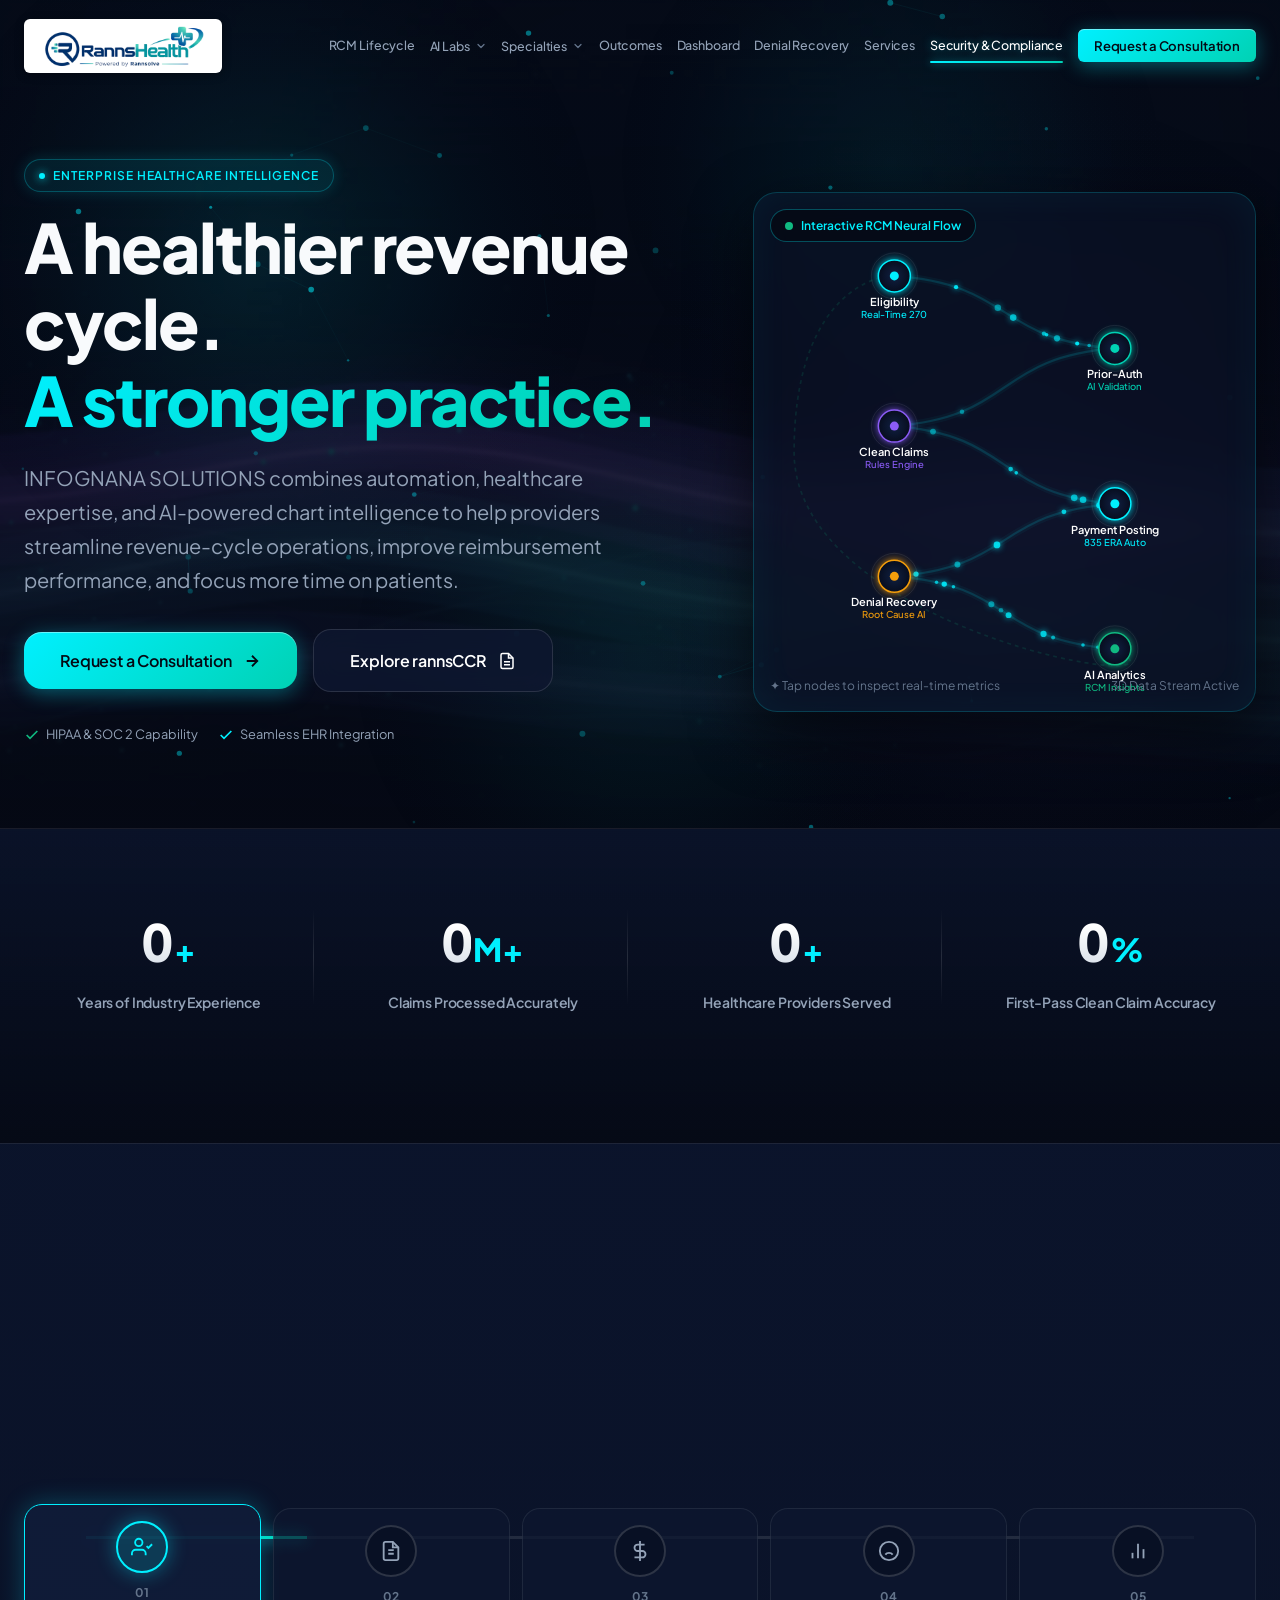
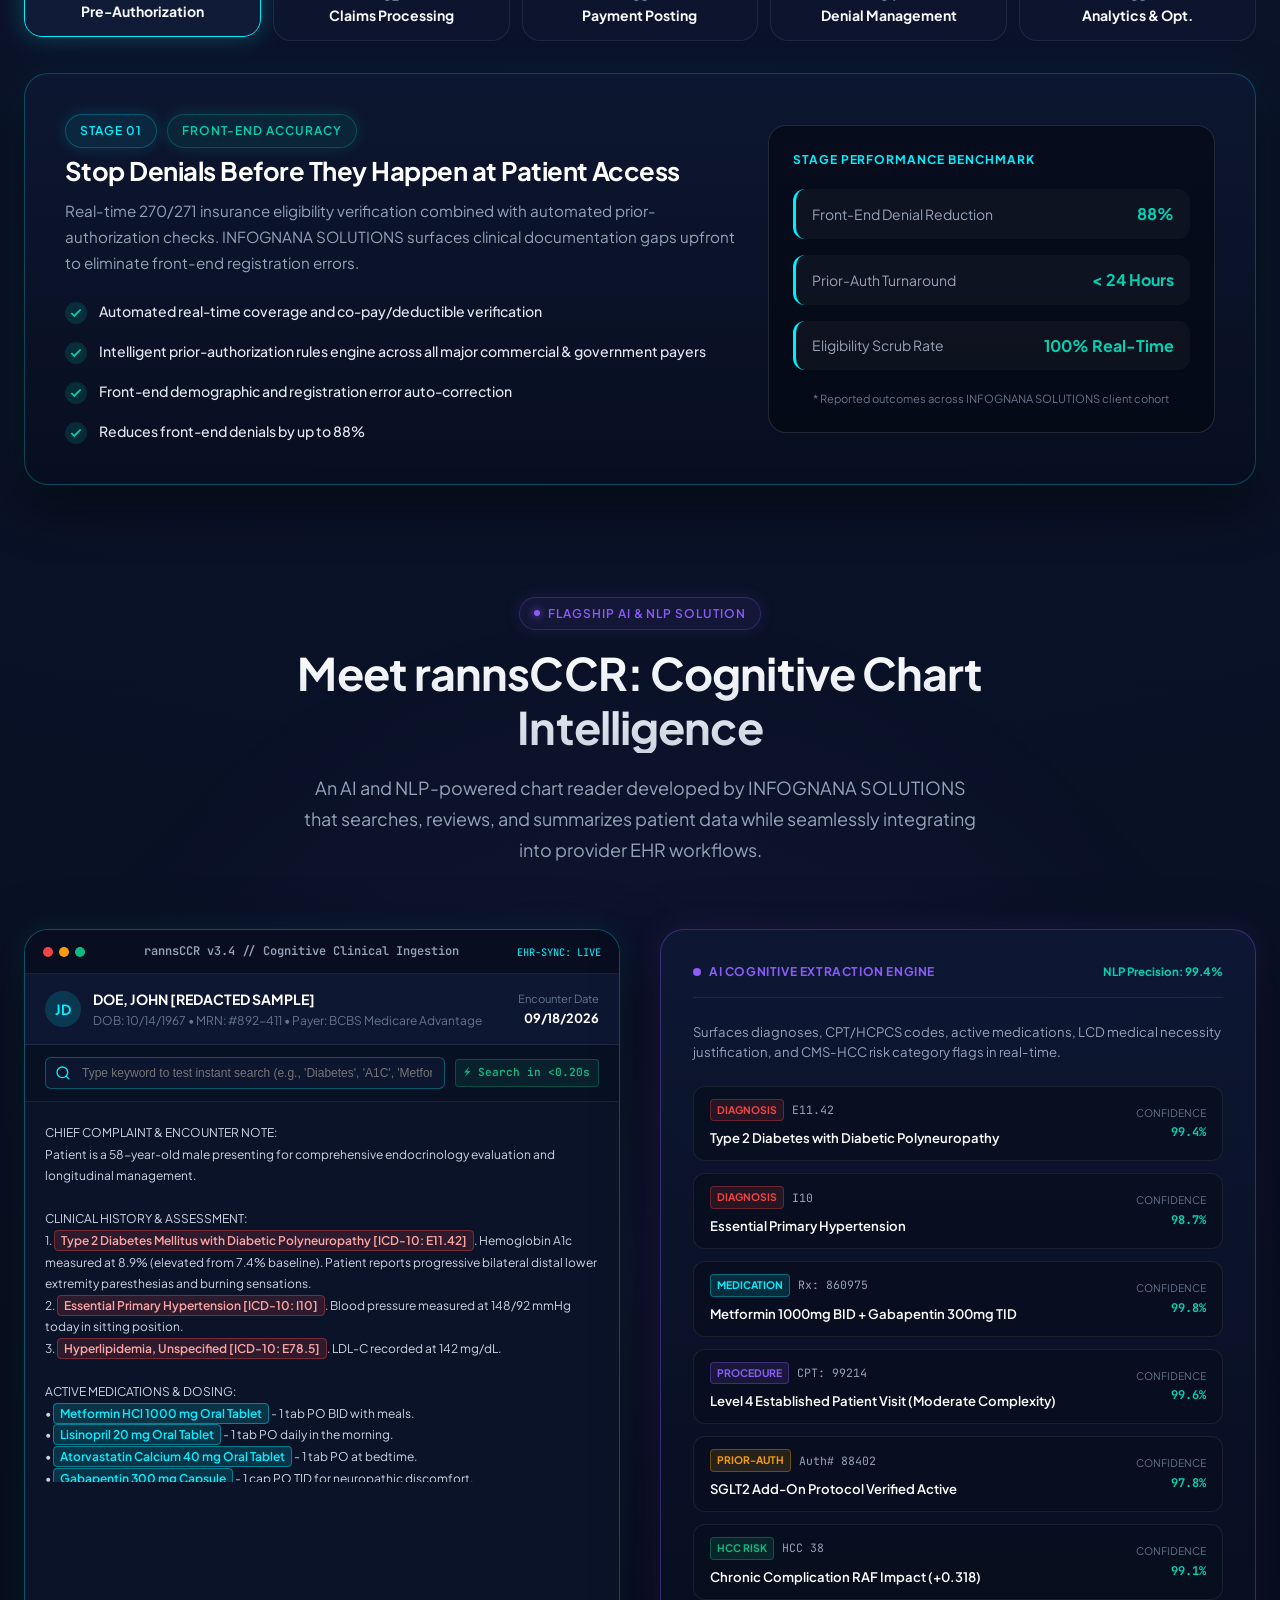
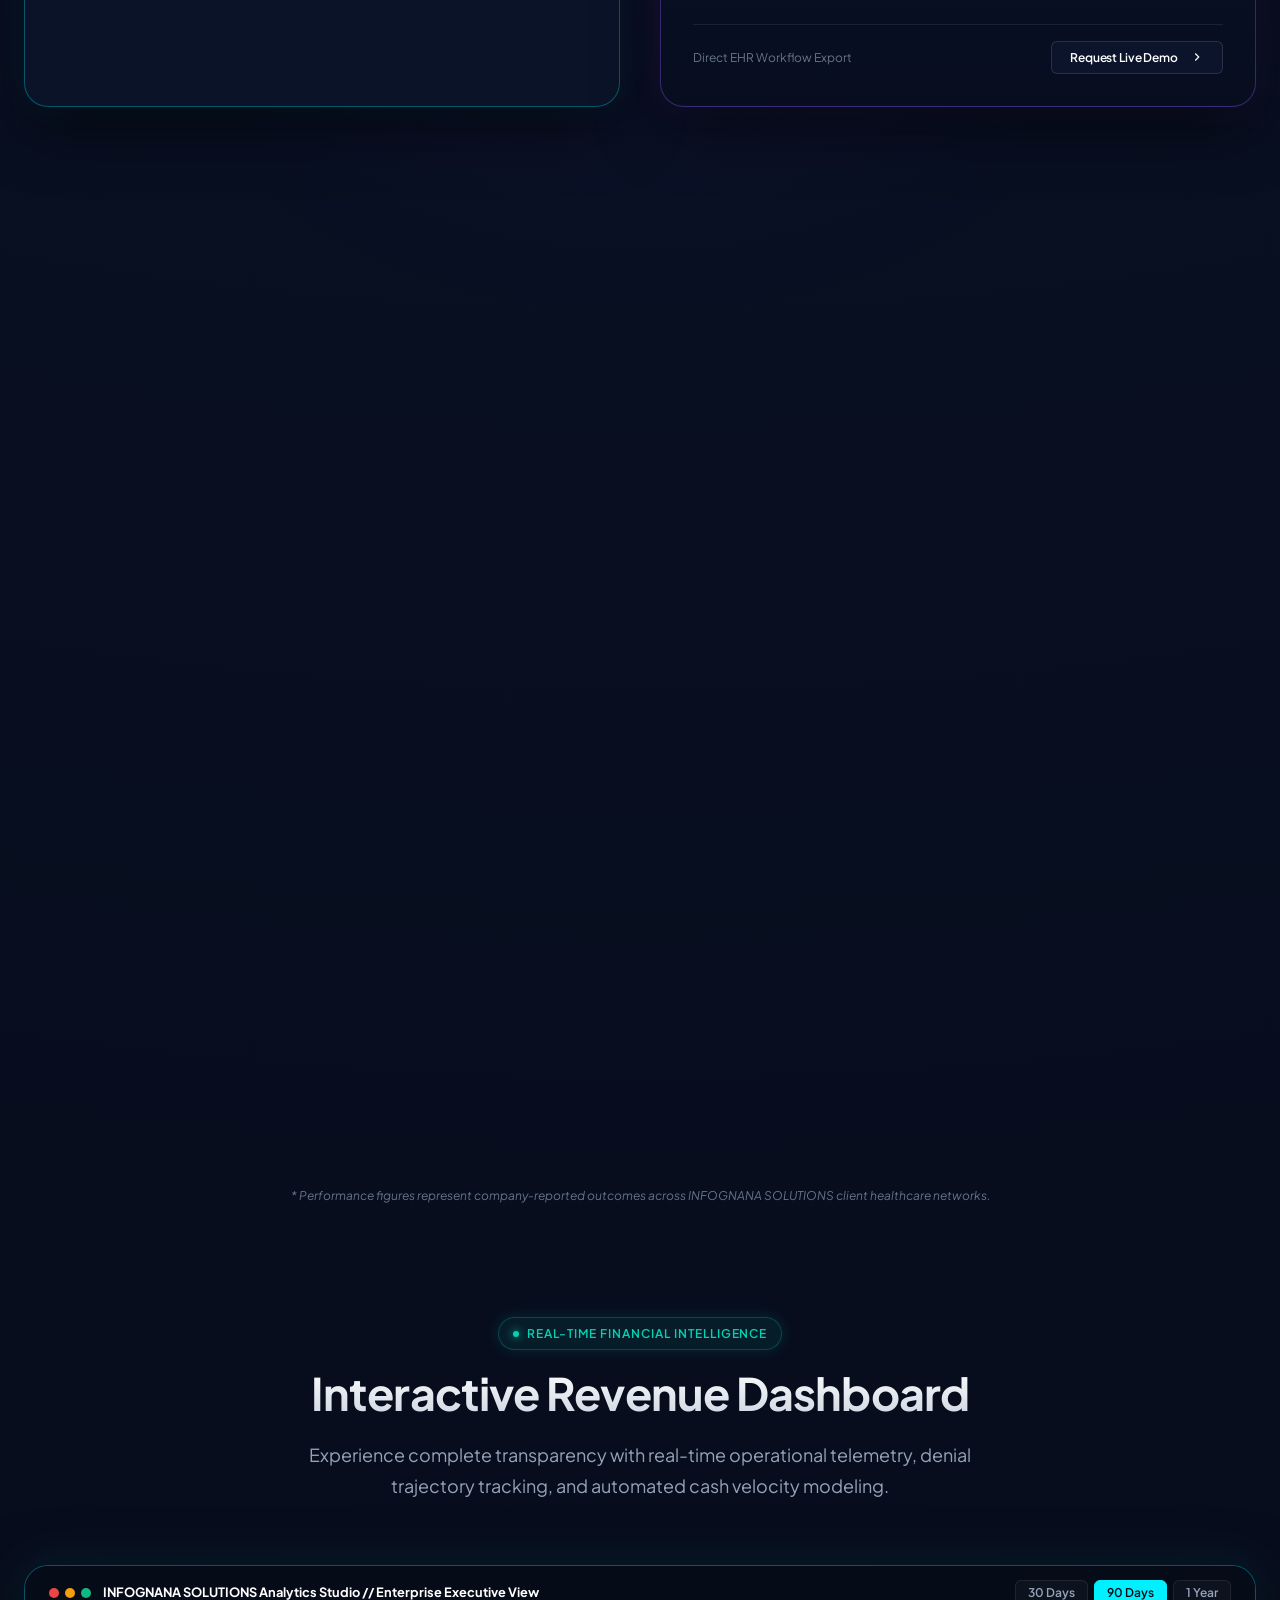
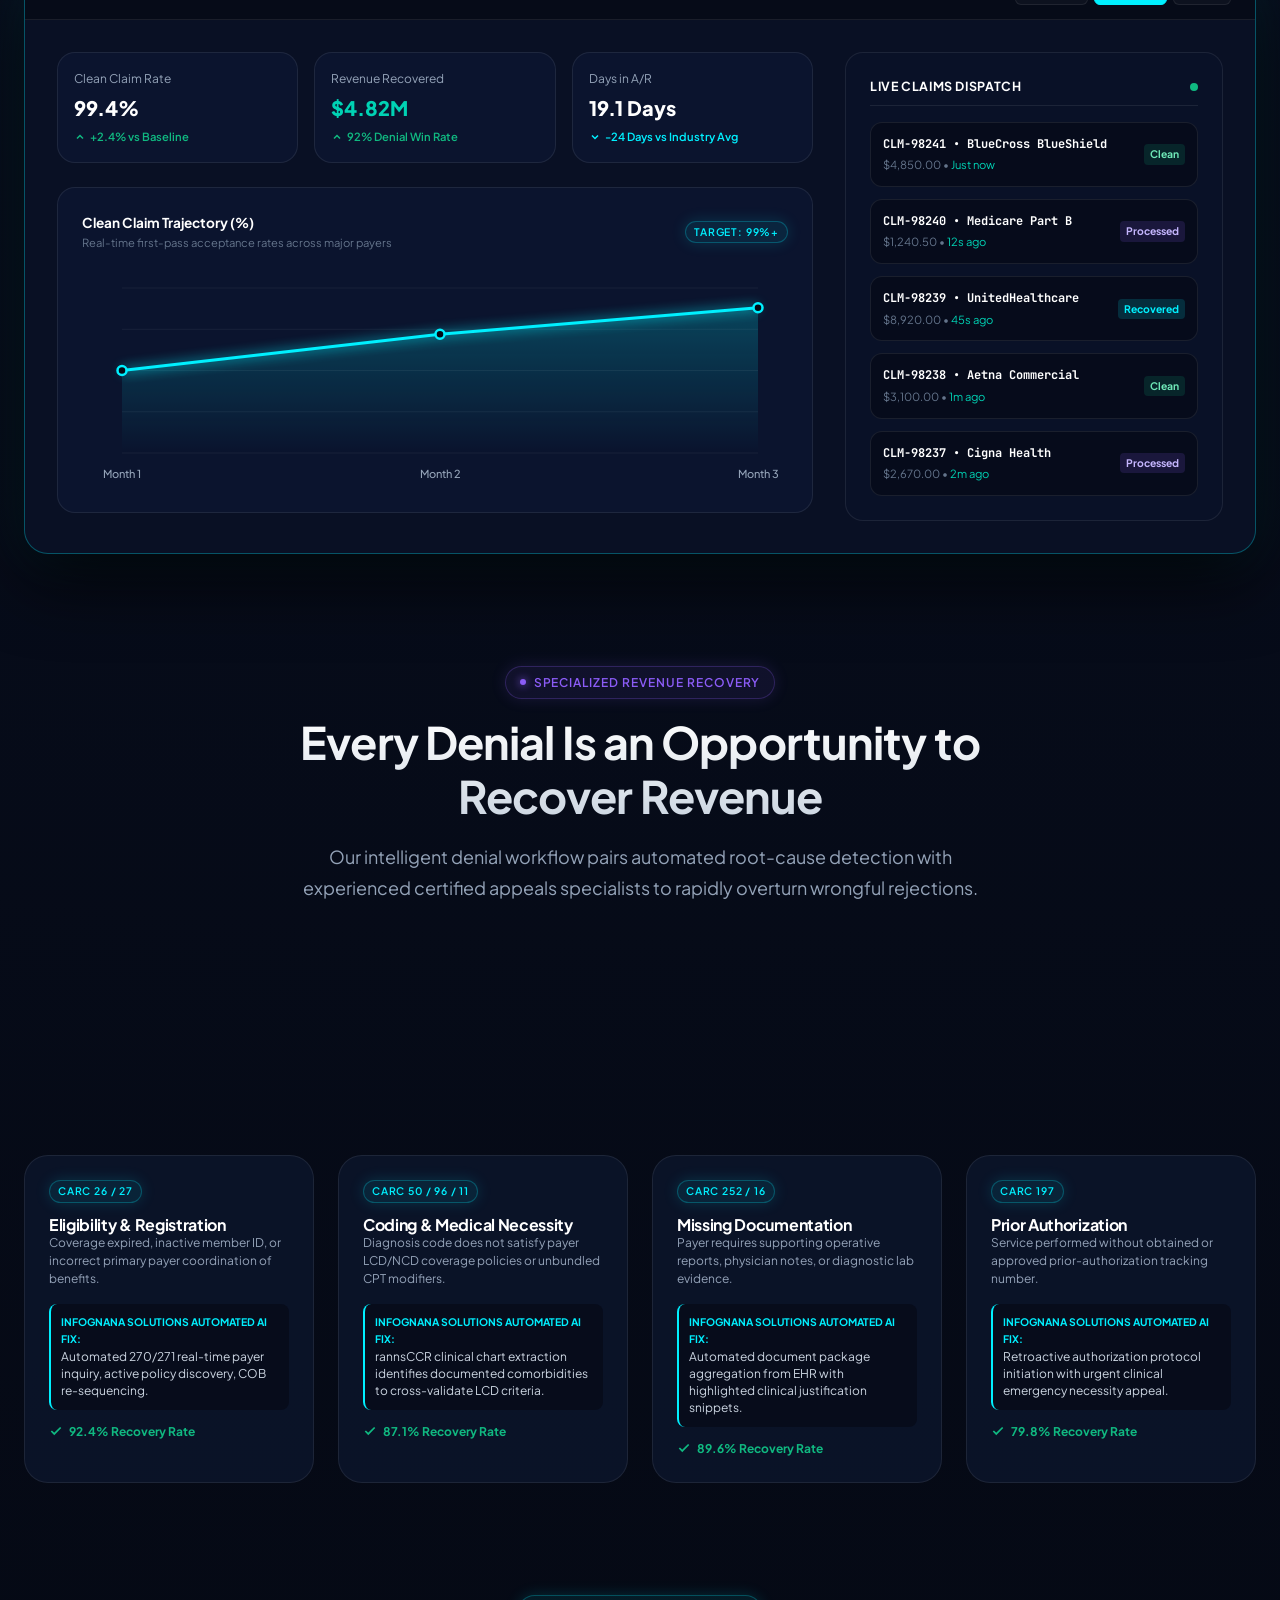
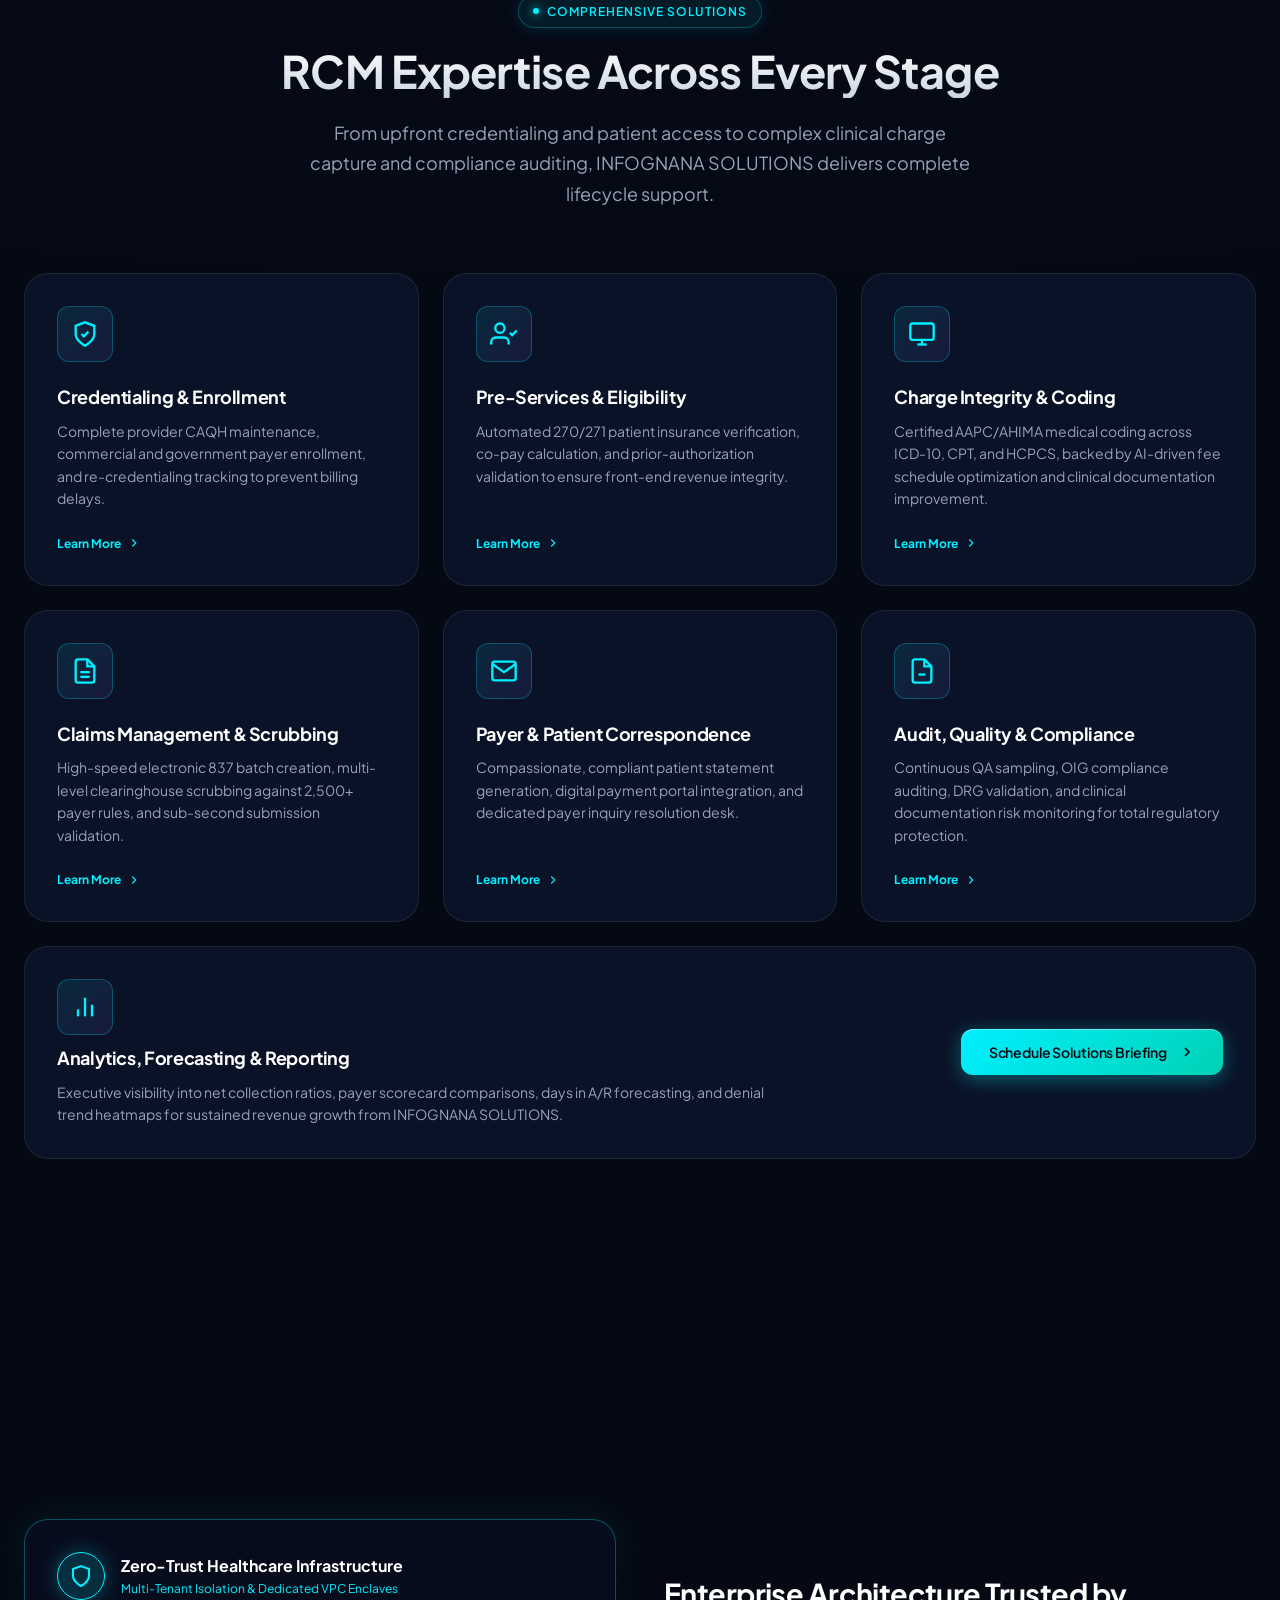
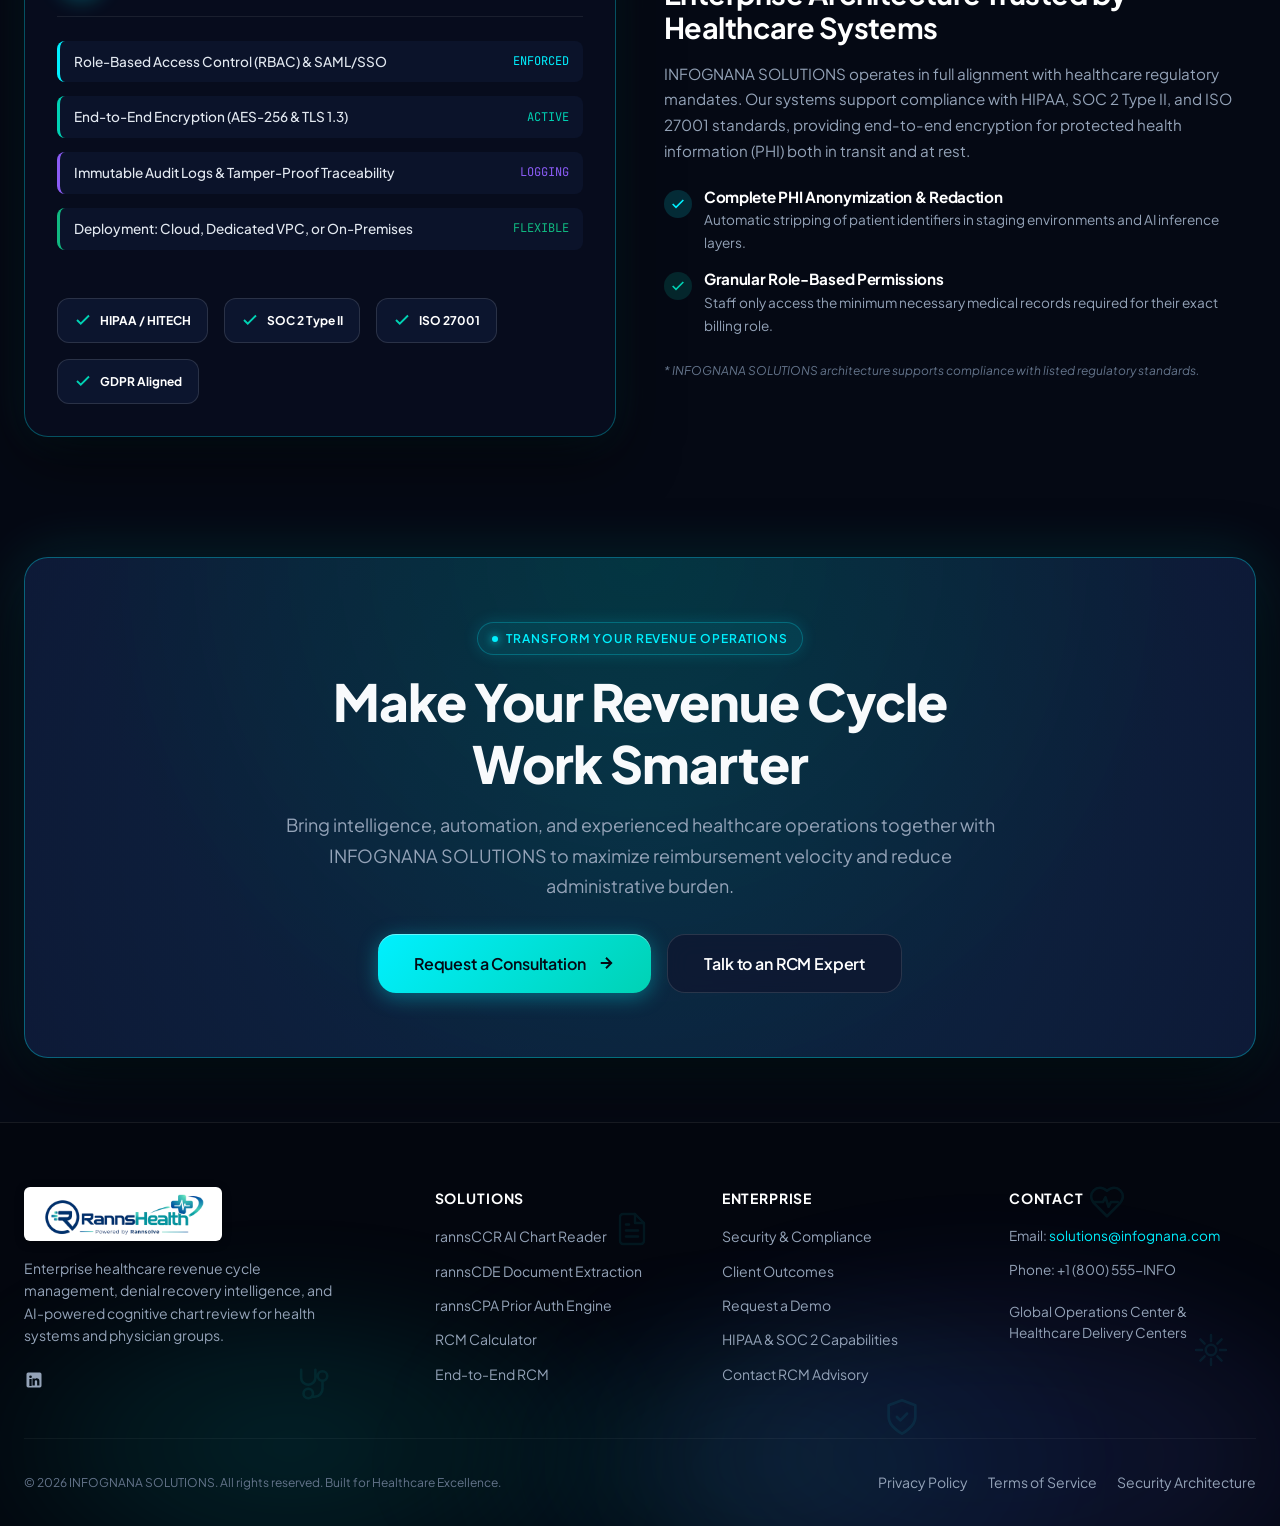
==== commit 688b083b: "feat: improve responsive layouts, fix outcomes grid stacking, and bump asset cache versions" ====
--- a/index.html
+++ b/index.html
@@ -25,10 +25,16 @@
     href="https://fonts.googleapis.com/css2?family=JetBrains+Mono:wght@400;500;700&family=Plus+Jakarta+Sans:ital,wght@0,300;0,400;0,500;0,600;0,700;0,800;1,400;1,600&display=swap"
     rel="stylesheet">
 
+  <!-- Favicon -->
+  <link rel="icon" type="image/png" sizes="32x32" href="assets/favicon-32x32.png">
+  <link rel="icon" type="image/png" sizes="16x16" href="assets/favicon-16x16.png">
+  <link rel="apple-touch-icon" sizes="180x180" href="assets/apple-touch-icon.png">
+  <link rel="shortcut icon" type="image/x-icon" href="favicon.ico">
+
   <!-- Stylesheets -->
   <link rel="stylesheet" href="css/variables.css?v=2.1">
-  <link rel="stylesheet" href="css/base.css?v=2.1">
-  <link rel="stylesheet" href="css/components.css?v=2.3">
+  <link rel="stylesheet" href="css/base.css?v=2.3">
+  <link rel="stylesheet" href="css/components.css?v=2.5">
   <link rel="stylesheet" href="css/animations.css?v=2.1">
 
   <!-- Guaranteed Inline Style for Submit Consultation Request Button Glow Effect -->
@@ -375,7 +381,7 @@
             </div>
 
             <div class="hero-visual-instructions">
-              <span>✦ Hover over stages to inspect real-time metrics</span>
+              <span id="heroVisualInstructionText">✦ Hover over stages to inspect real-time metrics</span>
               <span>3D Data Stream Active</span>
             </div>
           </div>
@@ -1382,11 +1388,59 @@
        12. ENTERPRISE FOOTER
        ====================================================================== -->
   <footer class="site-footer">
-    <!-- Subtle Flowing-Light Effect (Blurred Violet, Indigo, and Cyan Ribbons) -->
-    <div class="footer-flowing-light" aria-hidden="true">
-      <div class="flow-ribbon flow-ribbon-1"></div>
-      <div class="flow-ribbon flow-ribbon-2"></div>
-      <div class="flow-ribbon flow-ribbon-3"></div>
+    <!-- Subtle, Premium Animated Background (Cyan/Teal/Blue Glowing Waves, Drift Particles, Faint Healthcare Icons) -->
+    <div class="footer-ambient-bg" aria-hidden="true">
+      <!-- Softly Glowing Gradient Waves in Cyan, Teal, and Deep Blue -->
+      <div class="footer-wave-mesh">
+        <div class="footer-wave footer-wave-cyan"></div>
+        <div class="footer-wave footer-wave-teal"></div>
+        <div class="footer-wave footer-wave-blue"></div>
+      </div>
+
+      <!-- Tiny Dim Drifting Background Particles Canvas -->
+      <canvas id="footerParticlesCanvas" class="footer-particles-canvas"></canvas>
+
+      <!-- Faint Healthcare-Themed Floating Decorative Icons (Low-Contrast, Hidden from A11y) -->
+      <div class="footer-floating-icons">
+        <!-- 1. Hospital -->
+        <svg class="footer-float-icon icon-hospital" viewBox="0 0 24 24" fill="none" stroke="currentColor" stroke-width="1.6" stroke-linecap="round" stroke-linejoin="round">
+          <path d="M3 21h18M5 21V5a2 2 0 0 1 2-2h10a2 2 0 0 1 2 2v16M9 9h6M12 6v6"/>
+          <path d="M9 21v-4a2 2 0 0 1 2-2h2a2 2 0 0 1 2 2v4"/>
+        </svg>
+
+        <!-- 2. Stethoscope -->
+        <svg class="footer-float-icon icon-stethoscope" viewBox="0 0 24 24" fill="none" stroke="currentColor" stroke-width="1.6" stroke-linecap="round" stroke-linejoin="round">
+          <path d="M4.5 3v5a4.5 4.5 0 0 0 9 0V3M18 10a3 3 0 1 0 0-6 3 3 0 0 0 0 6zm0 0v5a5 5 0 0 1-5 5h-1"/>
+          <circle cx="9" cy="18" r="3"/>
+        </svg>
+
+        <!-- 3. Billing / Invoice -->
+        <svg class="footer-float-icon icon-billing" viewBox="0 0 24 24" fill="none" stroke="currentColor" stroke-width="1.6" stroke-linecap="round" stroke-linejoin="round">
+          <path d="M14 2H6a2 2 0 0 0-2 2v16a2 2 0 0 0 2 2h12a2 2 0 0 0 2-2V8z"/>
+          <polyline points="14 2 14 8 20 8"/>
+          <line x1="16" y1="13" x2="8" y2="13"/>
+          <line x1="16" y1="17" x2="8" y2="17"/>
+          <line x1="10" y1="9" x2="8" y2="9"/>
+        </svg>
+
+        <!-- 4. Claims / Verification Shield -->
+        <svg class="footer-float-icon icon-claims" viewBox="0 0 24 24" fill="none" stroke="currentColor" stroke-width="1.6" stroke-linecap="round" stroke-linejoin="round">
+          <path d="M12 22s8-4 8-10V5l-8-3-8 3v7c0 6 8 10 8 10z"/>
+          <path d="m9 12 2 2 4-4"/>
+        </svg>
+
+        <!-- 5. Insurance / Healthcare Heart Pulse -->
+        <svg class="footer-float-icon icon-insurance" viewBox="0 0 24 24" fill="none" stroke="currentColor" stroke-width="1.6" stroke-linecap="round" stroke-linejoin="round">
+          <path d="M19 14c1.49-1.46 3-3.21 3-5.5A5.5 5.5 0 0 0 16.5 3c-1.76 0-3 .5-4.5 2-1.5-1.5-2.74-2-4.5-2A5.5 5.5 0 0 0 2 8.5c0 2.3 1.5 4.05 3 5.5l7 7Z"/>
+          <path d="M3.22 12H9.5l1.5-3 2 6 1.5-3h4.28"/>
+        </svg>
+
+        <!-- 6. AI Intelligence Node -->
+        <svg class="footer-float-icon icon-ai" viewBox="0 0 24 24" fill="none" stroke="currentColor" stroke-width="1.6" stroke-linecap="round" stroke-linejoin="round">
+          <path d="M12 2v4M12 18v4M4.93 4.93l2.83 2.83M16.24 16.24l2.83 2.83M2 12h4M18 12h4M4.93 19.07l2.83-2.83M16.24 7.76l2.83-2.83"/>
+          <circle cx="12" cy="12" r="3.5"/>
+        </svg>
+      </div>
     </div>
 
     <div class="container">
@@ -1451,7 +1505,7 @@
         <div>
           © 2026 INFOGNANA SOLUTIONS. All rights reserved. Built for Healthcare Excellence.
         </div>
-        <div style="display: flex; gap: 20px;">
+        <div class="footer-legal-links">
           <a href="privacy-policy.html" class="footer-link">Privacy Policy</a>
           <a href="terms-of-service.html" class="footer-link">Terms of Service</a>
           <a href="security-architecture.html" class="footer-link">Security Architecture</a>
@@ -1555,4 +1609,4 @@
   <script type="module" src="js/main.js"></script>
 </body>
 
-</html>+</html>
--- a/css/base.css
+++ b/css/base.css
@@ -380,3 +380,7 @@
     margin: 0 auto var(--space-10);
   }
 }
+
+/* Responsive canvas/base guardrails */
+html { overflow-x: clip; }
+.container { min-width: 0; }
--- a/css/components.css
+++ b/css/components.css
@@ -304,6 +304,32 @@
   min-height: 92vh;
   display: flex;
   align-items: center;
+  transition: opacity 0.8s cubic-bezier(0.16, 1, 0.3, 1), transform 0.8s cubic-bezier(0.16, 1, 0.3, 1);
+}
+
+.hero-section.hero-entrance-active {
+  animation: heroSmoothEntrance 0.85s cubic-bezier(0.16, 1, 0.3, 1) forwards;
+}
+
+@keyframes heroSmoothEntrance {
+  0% {
+    opacity: 0;
+    transform: translateY(18px);
+  }
+  100% {
+    opacity: 1;
+    transform: translateY(0);
+  }
+}
+
+@media (prefers-reduced-motion: reduce) {
+  .hero-section,
+  .hero-section.hero-entrance-active {
+    animation: none !important;
+    transition: none !important;
+    opacity: 1 !important;
+    transform: none !important;
+  }
 }
 
 /* Full-Bleed Silent Hero Background Video with Instant Static Fallback */
@@ -2026,7 +2052,214 @@
   z-index: 2;
 }
 
-/* Footer Flowing-Light Effect: Soft blurred organic ribbons */
+/* ==========================================================================
+   SUBTLE, PREMIUM ANIMATED BACKGROUND BEHIND FOOTER CONTENT
+   1. Softly glowing gradient waves in cyan, teal, and deep blue
+   2. Tiny, dim drifting background particles
+   3. Faint healthcare-themed floating decorative icons
+   ========================================================================== */
+.footer-ambient-bg {
+  position: absolute;
+  inset: 0;
+  width: 100%;
+  height: 100%;
+  pointer-events: none;
+  z-index: 1;
+  overflow: hidden;
+  opacity: 0.95;
+}
+
+/* Soft Glowing Gradient Waves */
+.footer-wave-mesh {
+  position: absolute;
+  inset: 0;
+  width: 100%;
+  height: 100%;
+  pointer-events: none;
+  overflow: hidden;
+}
+
+.footer-wave {
+  position: absolute;
+  border-radius: 50%;
+  pointer-events: none;
+  filter: blur(65px);
+  will-change: transform, opacity;
+}
+
+.footer-wave-cyan {
+  width: 700px;
+  height: 320px;
+  bottom: -80px;
+  left: -60px;
+  background: radial-gradient(ellipse at center, rgba(0, 240, 255, 0.16) 0%, rgba(0, 210, 180, 0.08) 45%, transparent 75%);
+  animation: footerWaveDrift1 24s ease-in-out infinite alternate;
+}
+
+.footer-wave-teal {
+  width: 640px;
+  height: 300px;
+  bottom: -90px;
+  right: 15%;
+  background: radial-gradient(ellipse at center, rgba(0, 210, 180, 0.15) 0%, rgba(14, 165, 233, 0.07) 50%, transparent 75%);
+  animation: footerWaveDrift2 28s ease-in-out infinite alternate;
+}
+
+.footer-wave-blue {
+  width: 760px;
+  height: 360px;
+  bottom: -110px;
+  right: -90px;
+  background: radial-gradient(ellipse at center, rgba(30, 58, 138, 0.28) 0%, rgba(99, 102, 241, 0.12) 50%, transparent 75%);
+  animation: footerWaveDrift3 20s ease-in-out infinite alternate;
+}
+
+@keyframes footerWaveDrift1 {
+  0% { transform: translate(0, 0) scale(1); opacity: 0.85; }
+  50% { transform: translate(60px, -25px) scale(1.08); opacity: 1; }
+  100% { transform: translate(-30px, 15px) scale(0.95); opacity: 0.8; }
+}
+
+@keyframes footerWaveDrift2 {
+  0% { transform: translate(0, 0) scale(1); opacity: 0.8; }
+  50% { transform: translate(-50px, -30px) scale(1.1); opacity: 1; }
+  100% { transform: translate(40px, 20px) scale(0.92); opacity: 0.75; }
+}
+
+@keyframes footerWaveDrift3 {
+  0% { transform: translate(0, 0) scale(1); opacity: 0.9; }
+  50% { transform: translate(-45px, 20px) scale(1.05); opacity: 0.75; }
+  100% { transform: translate(35px, -25px) scale(1.12); opacity: 1; }
+}
+
+/* Tiny Dim Particles Canvas */
+.footer-particles-canvas {
+  position: absolute;
+  inset: 0;
+  width: 100%;
+  height: 100%;
+  pointer-events: none;
+  z-index: 1;
+}
+
+/* Faint Healthcare-Themed Floating Icons */
+.footer-floating-icons {
+  position: absolute;
+  inset: 0;
+  width: 100%;
+  height: 100%;
+  pointer-events: none;
+  z-index: 2;
+  overflow: hidden;
+}
+
+.footer-float-icon {
+  position: absolute;
+  color: var(--color-cyan);
+  pointer-events: none;
+  opacity: 0.08;
+  filter: drop-shadow(0 0 8px rgba(0, 240, 255, 0.25));
+  will-change: transform;
+}
+
+.icon-hospital {
+  width: 44px;
+  height: 44px;
+  top: 18%;
+  left: 6%;
+  animation: floatIconSlow1 18s ease-in-out infinite alternate;
+}
+
+.icon-stethoscope {
+  width: 38px;
+  height: 38px;
+  top: 60%;
+  left: 23%;
+  animation: floatIconSlow2 22s ease-in-out infinite alternate;
+}
+
+.icon-billing {
+  width: 36px;
+  height: 36px;
+  top: 22%;
+  left: 48%;
+  animation: floatIconSlow3 20s ease-in-out infinite alternate;
+}
+
+.icon-claims {
+  width: 40px;
+  height: 40px;
+  top: 68%;
+  right: 28%;
+  animation: floatIconSlow4 24s ease-in-out infinite alternate;
+}
+
+.icon-insurance {
+  width: 38px;
+  height: 38px;
+  top: 15%;
+  right: 12%;
+  animation: floatIconSlow5 19s ease-in-out infinite alternate;
+}
+
+.icon-ai {
+  width: 36px;
+  height: 36px;
+  top: 52%;
+  right: 4%;
+  animation: floatIconSlow6 21s ease-in-out infinite alternate;
+}
+
+@keyframes floatIconSlow1 {
+  0% { transform: translateY(0) rotate(0deg); }
+  50% { transform: translateY(-16px) rotate(3deg); }
+  100% { transform: translateY(12px) rotate(-2deg); }
+}
+
+@keyframes floatIconSlow2 {
+  0% { transform: translateY(0) rotate(0deg); }
+  50% { transform: translateY(18px) rotate(-4deg); }
+  100% { transform: translateY(-14px) rotate(2deg); }
+}
+
+@keyframes floatIconSlow3 {
+  0% { transform: translateY(0) rotate(0deg); }
+  50% { transform: translateY(-14px) rotate(2deg); }
+  100% { transform: translateY(16px) rotate(-3deg); }
+}
+
+@keyframes floatIconSlow4 {
+  0% { transform: translateY(0) rotate(0deg); }
+  50% { transform: translateY(16px) rotate(-3deg); }
+  100% { transform: translateY(-12px) rotate(2deg); }
+}
+
+@keyframes floatIconSlow5 {
+  0% { transform: translateY(0) rotate(0deg); }
+  50% { transform: translateY(-18px) rotate(3deg); }
+  100% { transform: translateY(14px) rotate(-2deg); }
+}
+
+@keyframes floatIconSlow6 {
+  0% { transform: translateY(0) rotate(0deg); }
+  50% { transform: translateY(15px) rotate(-2deg); }
+  100% { transform: translateY(-16px) rotate(3deg); }
+}
+
+@media (prefers-reduced-motion: reduce) {
+  .footer-wave-cyan,
+  .footer-wave-teal,
+  .footer-wave-blue,
+  .footer-float-icon {
+    animation: none !important;
+    transform: none !important;
+  }
+  .footer-particles-canvas {
+    display: none !important;
+  }
+}
+
+/* Footer Flowing-Light Effect (Fallback / compatibility) */
 .footer-flowing-light {
   position: absolute;
   top: 0;
@@ -2049,7 +2282,6 @@
 }
 
 .flow-ribbon-1 {
-  /* Soft Violet Ribbon */
   width: 700px;
   height: 320px;
   bottom: -90px;
@@ -2060,7 +2292,6 @@
 }
 
 .flow-ribbon-2 {
-  /* Deep Indigo Ribbon */
   width: 780px;
   height: 340px;
   bottom: -110px;
@@ -2071,7 +2302,6 @@
 }
 
 .flow-ribbon-3 {
-  /* Electric Cyan Ribbon */
   width: 620px;
   height: 280px;
   bottom: -60px;
@@ -2086,12 +2316,15 @@
   grid-template-columns: 1.5fr 1fr 1fr 1fr;
   gap: var(--space-10);
   margin-bottom: var(--space-12);
+  width: 100%;
+  box-sizing: border-box;
 }
 
 .footer-brand-col {
   display: flex;
   flex-direction: column;
   gap: var(--space-4);
+  min-width: 0;
 }
 
 .footer-copy {
@@ -2099,6 +2332,7 @@
   color: var(--text-secondary);
   line-height: 1.6;
   max-width: 320px;
+  overflow-wrap: break-word;
 }
 
 .footer-col-title {
@@ -2114,12 +2348,15 @@
   display: flex;
   flex-direction: column;
   gap: var(--space-3);
+  min-width: 0;
+  overflow-wrap: break-word;
 }
 
 .footer-link {
   font-size: var(--text-sm);
   color: var(--text-secondary);
   transition: color var(--transition-fast);
+  overflow-wrap: break-word;
 }
 
 .footer-link:hover {
@@ -2134,6 +2371,15 @@
   padding-top: var(--space-8);
   font-size: var(--text-xs);
   color: var(--text-muted);
+  width: 100%;
+  box-sizing: border-box;
+}
+
+.footer-legal-links {
+  display: flex;
+  flex-wrap: wrap;
+  align-items: center;
+  gap: 12px 20px;
 }
 
 /* --------------------------------------------------------------------------
@@ -2334,6 +2580,71 @@
   .rannscde-metrics-strip {
     grid-template-columns: repeat(2, 1fr);
   }
+  .hero-visual-card {
+    height: clamp(380px, 54vh, 460px);
+  }
+}
+
+@media (max-width: 600px) {
+  .hero-visual-card {
+    height: clamp(390px, 58vh, 430px);
+    border-radius: var(--radius-lg);
+  }
+  .hero-visual-overlay-badge {
+    top: 12px;
+    left: 12px;
+    padding: 4px 10px;
+    font-size: 11px;
+    gap: 6px;
+  }
+  .hero-visual-instructions {
+    bottom: 12px;
+    left: 12px;
+    right: 12px;
+    font-size: 10.5px;
+  }
+  .hero-node-tooltip {
+    max-width: 200px;
+    padding: 10px 12px;
+    font-size: 11.5px;
+  }
+  .hero-node-tooltip-title {
+    font-size: 12px;
+  }
+  .hero-node-tooltip-desc {
+    font-size: 11px;
+    line-height: 1.4;
+  }
+  .hero-node-tooltip-stat {
+    font-size: 11px;
+  }
+  .hero-headline {
+    font-size: clamp(2rem, 7.5vw, 2.75rem);
+    line-height: 1.15;
+  }
+  .hero-copy {
+    font-size: 1rem;
+    line-height: 1.6;
+  }
+  .hero-actions {
+    flex-direction: column;
+    width: 100%;
+  }
+  .hero-actions .btn {
+    width: 100%;
+    justify-content: center;
+  }
+  .modal-card {
+    padding: 24px 16px;
+    margin: 16px;
+    width: calc(100% - 32px);
+    max-height: 90vh;
+    border-radius: var(--radius-lg);
+  }
+  .modal-card form > div[style*="grid-template-columns"] {
+    grid-template-columns: 1fr !important;
+    gap: 12px !important;
+  }
 }
 
 @media (max-width: 480px) {
@@ -2359,8 +2670,38 @@
     padding: 6px 10px;
     font-size: 0.72rem;
   }
+  .nav-mobile-toggle {
+    min-width: 44px;
+    min-height: 44px;
+    padding: 8px;
+  }
   .rannscde-metrics-strip {
     grid-template-columns: 1fr;
+  }
+  .footer-copy {
+    max-width: 100%;
+  }
+}
+
+@media (max-width: 380px) {
+  .nav-container {
+    padding-left: 6px;
+    padding-right: 6px;
+    gap: 6px;
+  }
+  .brand-logo-img {
+    width: 105px;
+    max-width: 105px;
+    height: auto;
+  }
+  .nav-actions .btn-sm {
+    padding: 5px 8px;
+    font-size: 0.68rem;
+    letter-spacing: -0.01em;
+  }
+  .nav-mobile-toggle {
+    min-width: 40px;
+    min-height: 40px;
   }
 }
 
@@ -3348,6 +3689,18 @@
   }
 }
 
+@media (max-width: 900px) {
+  .rcm-calc-panel {
+    padding: 32px 24px;
+    border-radius: 20px;
+    margin-bottom: var(--space-10);
+  }
+  .rcm-calc-grid {
+    grid-template-columns: 1fr;
+    gap: 32px;
+  }
+}
+
 @media (max-width: 768px) {
   .product-infographic-card {
     padding: 20px;
@@ -3363,6 +3716,54 @@
   }
   .cpa-metrics-sidebar {
     grid-template-columns: 1fr 1fr;
+  }
+}
+
+@media (max-width: 640px) {
+  .rcm-calc-panel {
+    padding: 20px 14px;
+    border-radius: 16px;
+    margin-bottom: var(--space-8);
+  }
+  .rcm-calc-heading {
+    font-size: clamp(1.45rem, 5.5vw, 1.95rem);
+    margin-bottom: 8px;
+  }
+  .rcm-calc-subheading {
+    font-size: 0.88rem;
+    margin-bottom: 18px;
+  }
+  .rcm-calc-results-card {
+    padding: 20px 14px;
+    border-radius: 14px;
+  }
+  .rcm-res-amount {
+    font-size: clamp(2rem, 7.5vw, 2.75rem);
+    overflow-wrap: break-word;
+  }
+  .rcm-res-annualized {
+    font-size: 0.92rem;
+    margin-bottom: 16px;
+  }
+  .rcm-text-input {
+    height: 48px;
+    font-size: 0.95rem;
+  }
+  .rcm-calc-btn {
+    height: 48px;
+    font-size: 0.95rem;
+  }
+  .rcm-res-cta-btn {
+    width: 100%;
+    padding: 12px 14px;
+    font-size: 0.82rem;
+    text-align: center;
+    justify-content: center;
+  }
+  .rcm-legal-disclaimer-box {
+    padding: 14px 12px;
+    margin-top: 20px;
+    font-size: 0.75rem;
   }
 }
 
@@ -4371,3 +4772,169 @@
     letter-spacing: 0.3px;
   }
 }
+
+/* --------------------------------------------------------------------------
+   RESPONSIVE SAFETY OVERRIDES
+   Preserve the existing visual system while preventing grid/flex overflow.
+   -------------------------------------------------------------------------- */
+html,
+body {
+  width: 100%;
+  max-width: 100%;
+  overflow-x: clip;
+}
+
+.container,
+.container > *,
+main,
+main > section,
+.hero-grid,
+.hero-grid > *,
+.footer-grid,
+.footer-grid > *,
+.footer-bottom,
+.rcm-lifecycle-container,
+.transformation-container,
+.rannsccr-grid,
+.rannsccr-outcomes-grid,
+.outcomes-cards-grid,
+.denial-flow-container,
+.services-grid,
+.security-grid,
+.product-infographic-card,
+.product-ref-metrics-strip,
+.cap-deepdive-grid,
+.workflow-steps,
+.medical-specialties-grid,
+.behavioral-categories-grid,
+.legal-grid,
+.rcm-calc-grid {
+  min-width: 0;
+}
+
+img,
+video,
+iframe {
+  max-width: 100%;
+}
+
+button,
+input,
+select,
+textarea {
+  max-width: 100%;
+}
+
+@media (min-width: 768px) and (max-width: 1199px) {
+  .container {
+    padding-inline: clamp(18px, 3vw, 32px);
+  }
+
+  .rannsccr-outcomes-grid {
+    grid-template-columns: repeat(2, minmax(0, 1fr));
+  }
+}
+
+@media (max-width: 767px) {
+  .container {
+    padding-inline: clamp(12px, 4vw, 20px);
+  }
+
+  .hero-grid > *,
+  .footer-grid > *,
+  .outcomes-cards-grid > *,
+  .services-grid > *,
+  .security-grid > *,
+  .product-ref-metrics-strip > *,
+  .cap-deepdive-grid > *,
+  .workflow-steps > *,
+  .medical-specialties-grid > *,
+  .behavioral-categories-grid > *,
+  .legal-grid > *,
+  .rcm-calc-grid > * {
+    min-width: 0;
+    max-width: 100%;
+  }
+
+  .rannsccr-outcomes-grid {
+    grid-template-columns: minmax(0, 1fr);
+  }
+
+  .hero-headline,
+  .section-title,
+  .product-hero-title,
+  .specialty-hero-title {
+    max-width: 100%;
+    overflow-wrap: break-word;
+  }
+
+  .hero-cta-group,
+  .nav-actions,
+  .footer-legal-links {
+    min-width: 0;
+  }
+
+  .site-footer,
+  .site-footer > .container {
+    width: 100%;
+    max-width: 100%;
+  }
+}
+
+@media (max-width: 480px) {
+  .container {
+    padding-inline: 12px;
+  }
+
+  .hero-headline {
+    font-size: clamp(2rem, 8vw, 2.6rem);
+  }
+
+  .hero-visual-card {
+    width: 100%;
+    max-width: 100%;
+  }
+
+  .modal-overlay {
+    padding: 12px;
+  }
+
+  .modal-card {
+    width: 100%;
+    max-width: 100%;
+    max-height: calc(100dvh - 24px);
+    overflow-y: auto;
+    overflow-x: hidden;
+  }
+}
+
+/* Align shared page layouts with the requested tablet range (768–1199px). */
+@media (min-width: 768px) and (max-width: 1199px) {
+  .footer-grid,
+  .outcomes-cards-grid,
+  .denial-categories-grid,
+  .medical-specialties-grid,
+  .behavioral-categories-grid,
+  .workflow-steps,
+  .product-ref-metrics-strip,
+  .cap-deepdive-grid {
+    grid-template-columns: repeat(2, minmax(0, 1fr));
+  }
+
+  .lifecycle-stages-bar {
+    grid-template-columns: repeat(3, minmax(0, 1fr));
+  }
+}
+
+@media (max-width: 767px) {
+  .footer-grid,
+  .outcomes-cards-grid,
+  .denial-categories-grid,
+  .medical-specialties-grid,
+  .behavioral-categories-grid,
+  .workflow-steps,
+  .product-ref-metrics-strip,
+  .cap-deepdive-grid {
+    grid-template-columns: minmax(0, 1fr);
+  }
+}
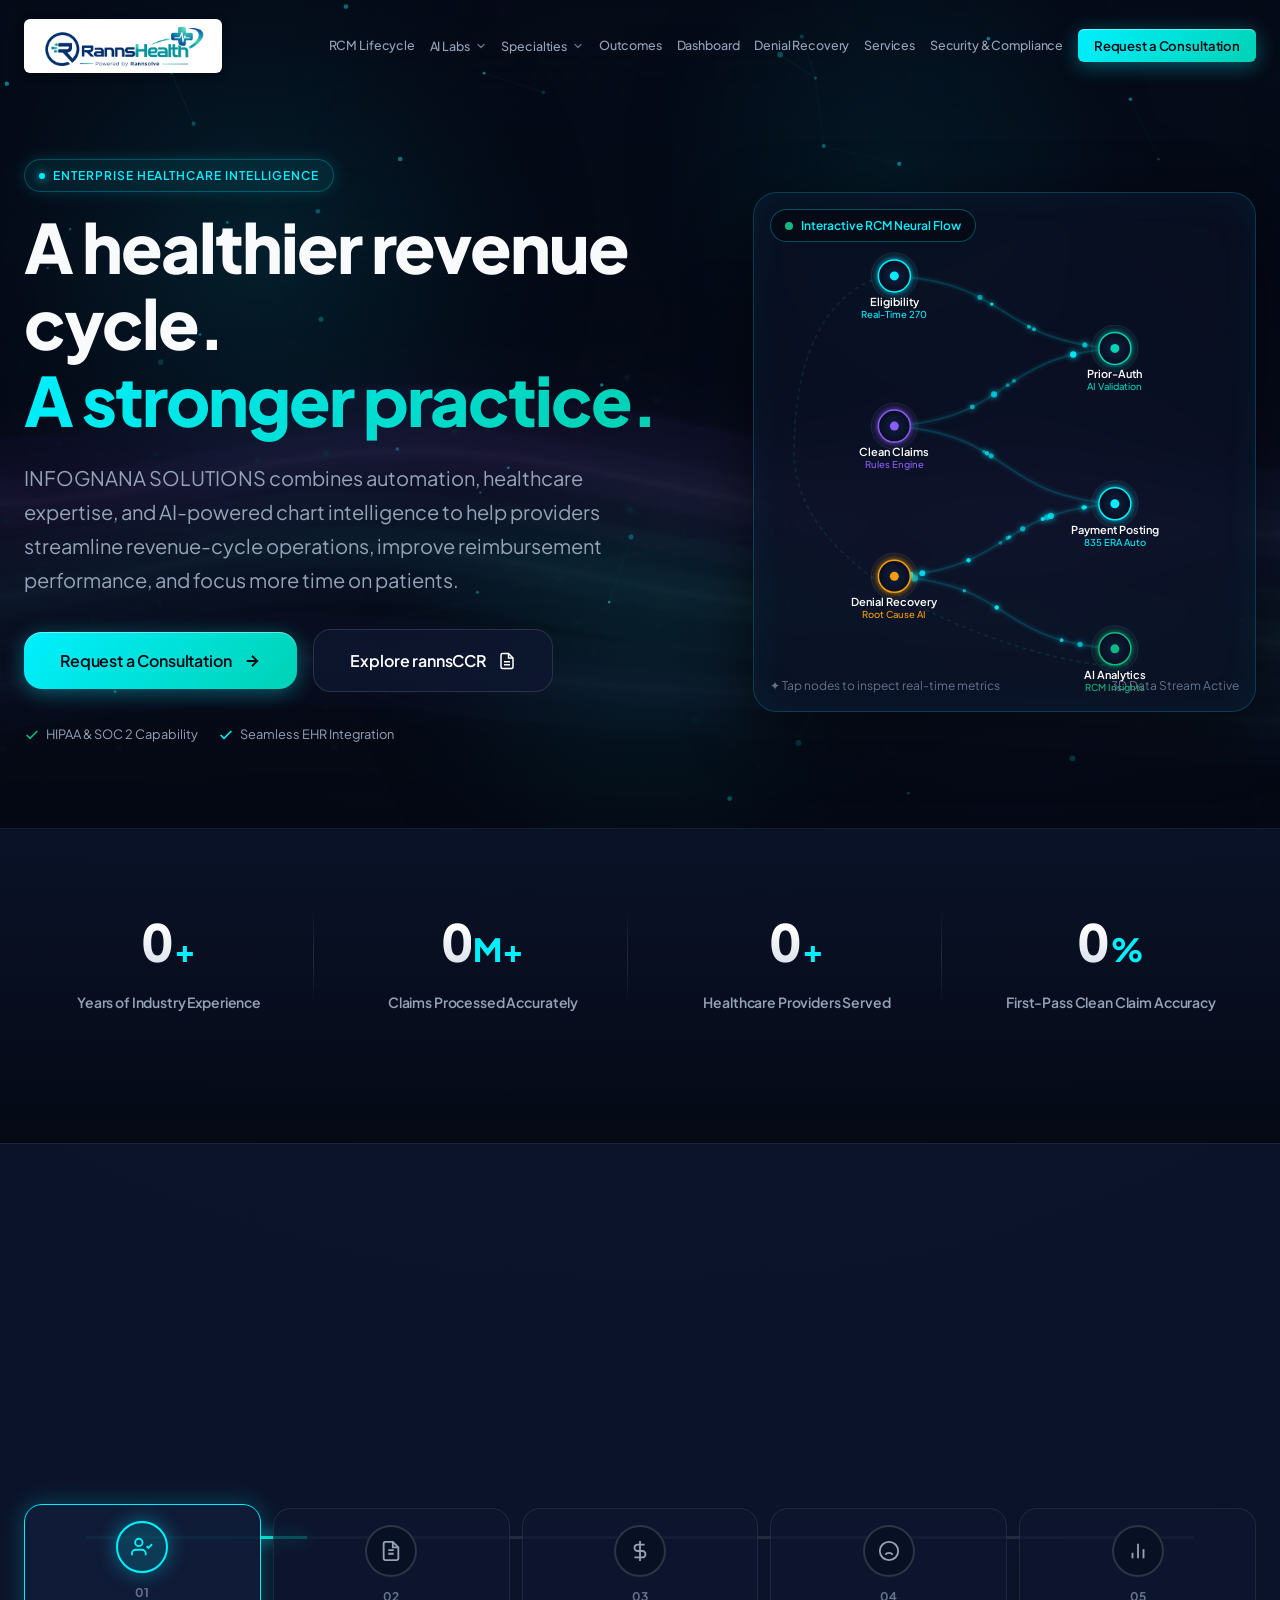
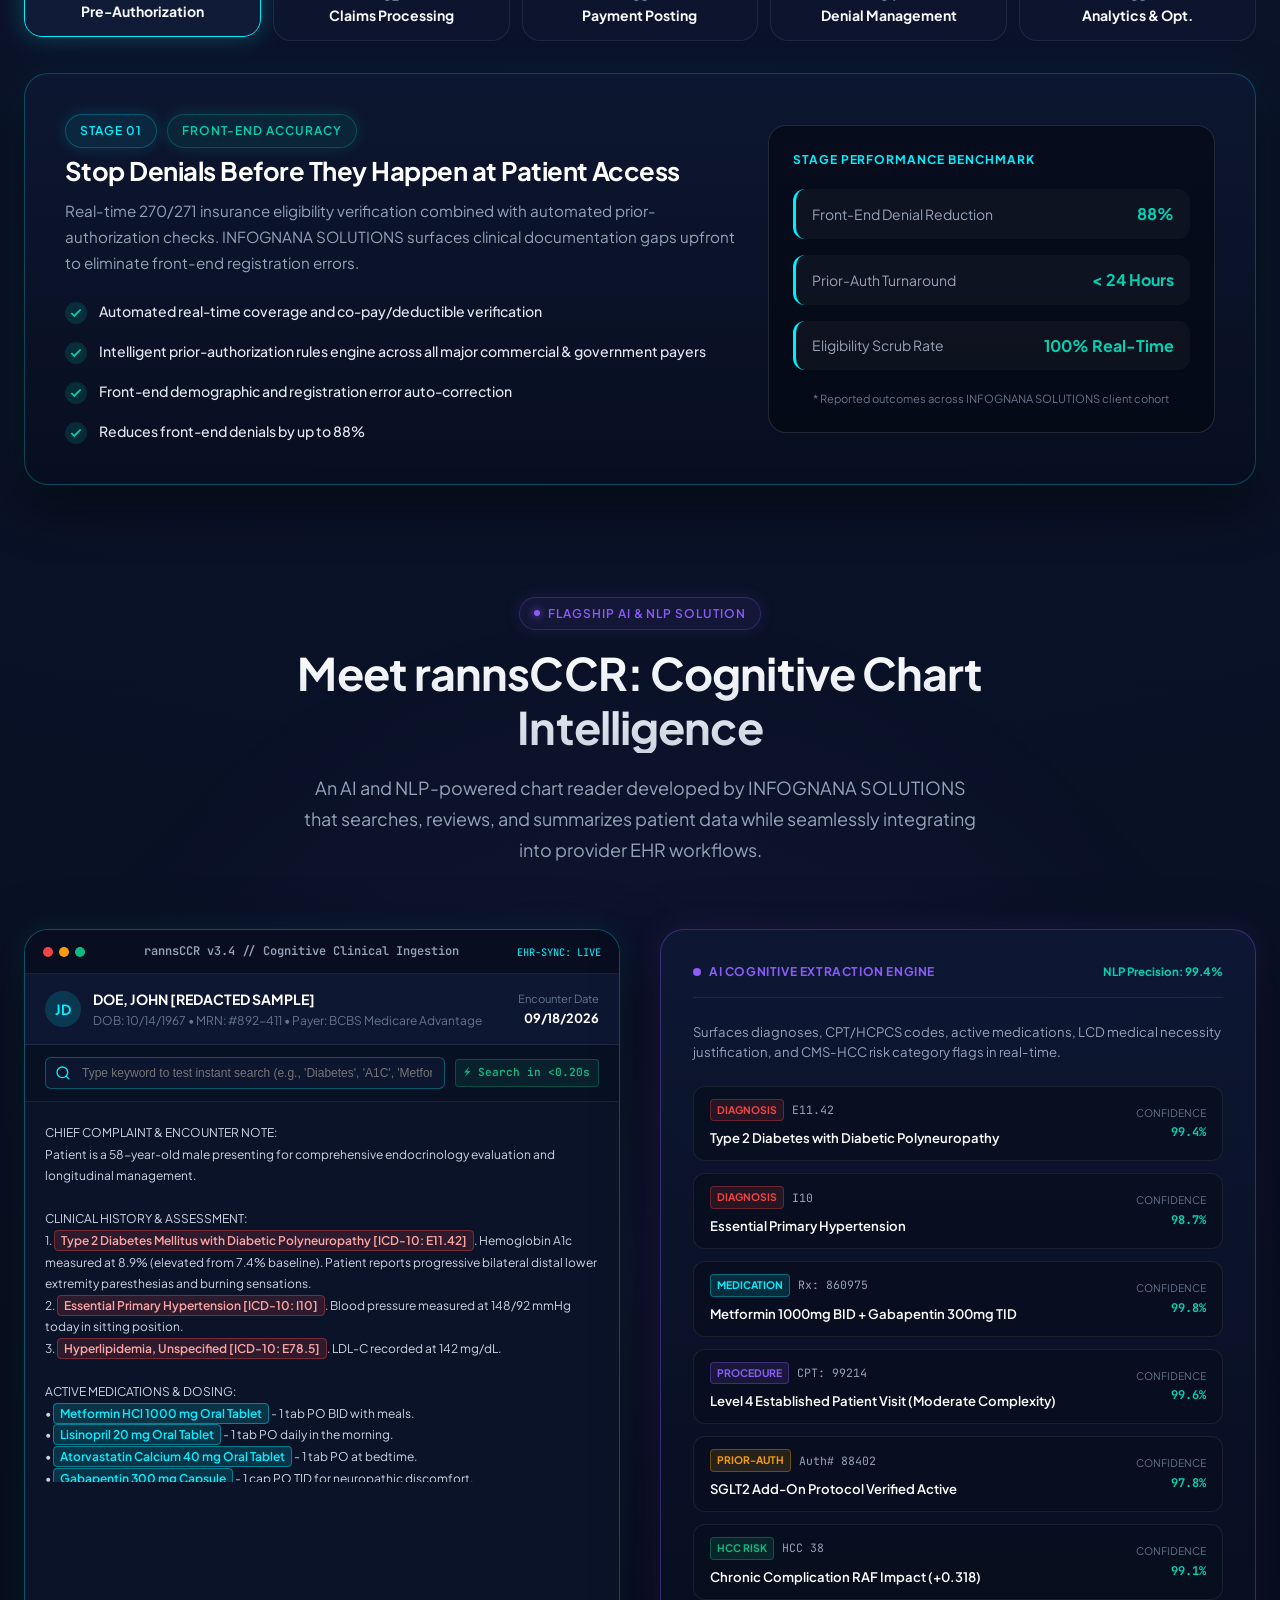
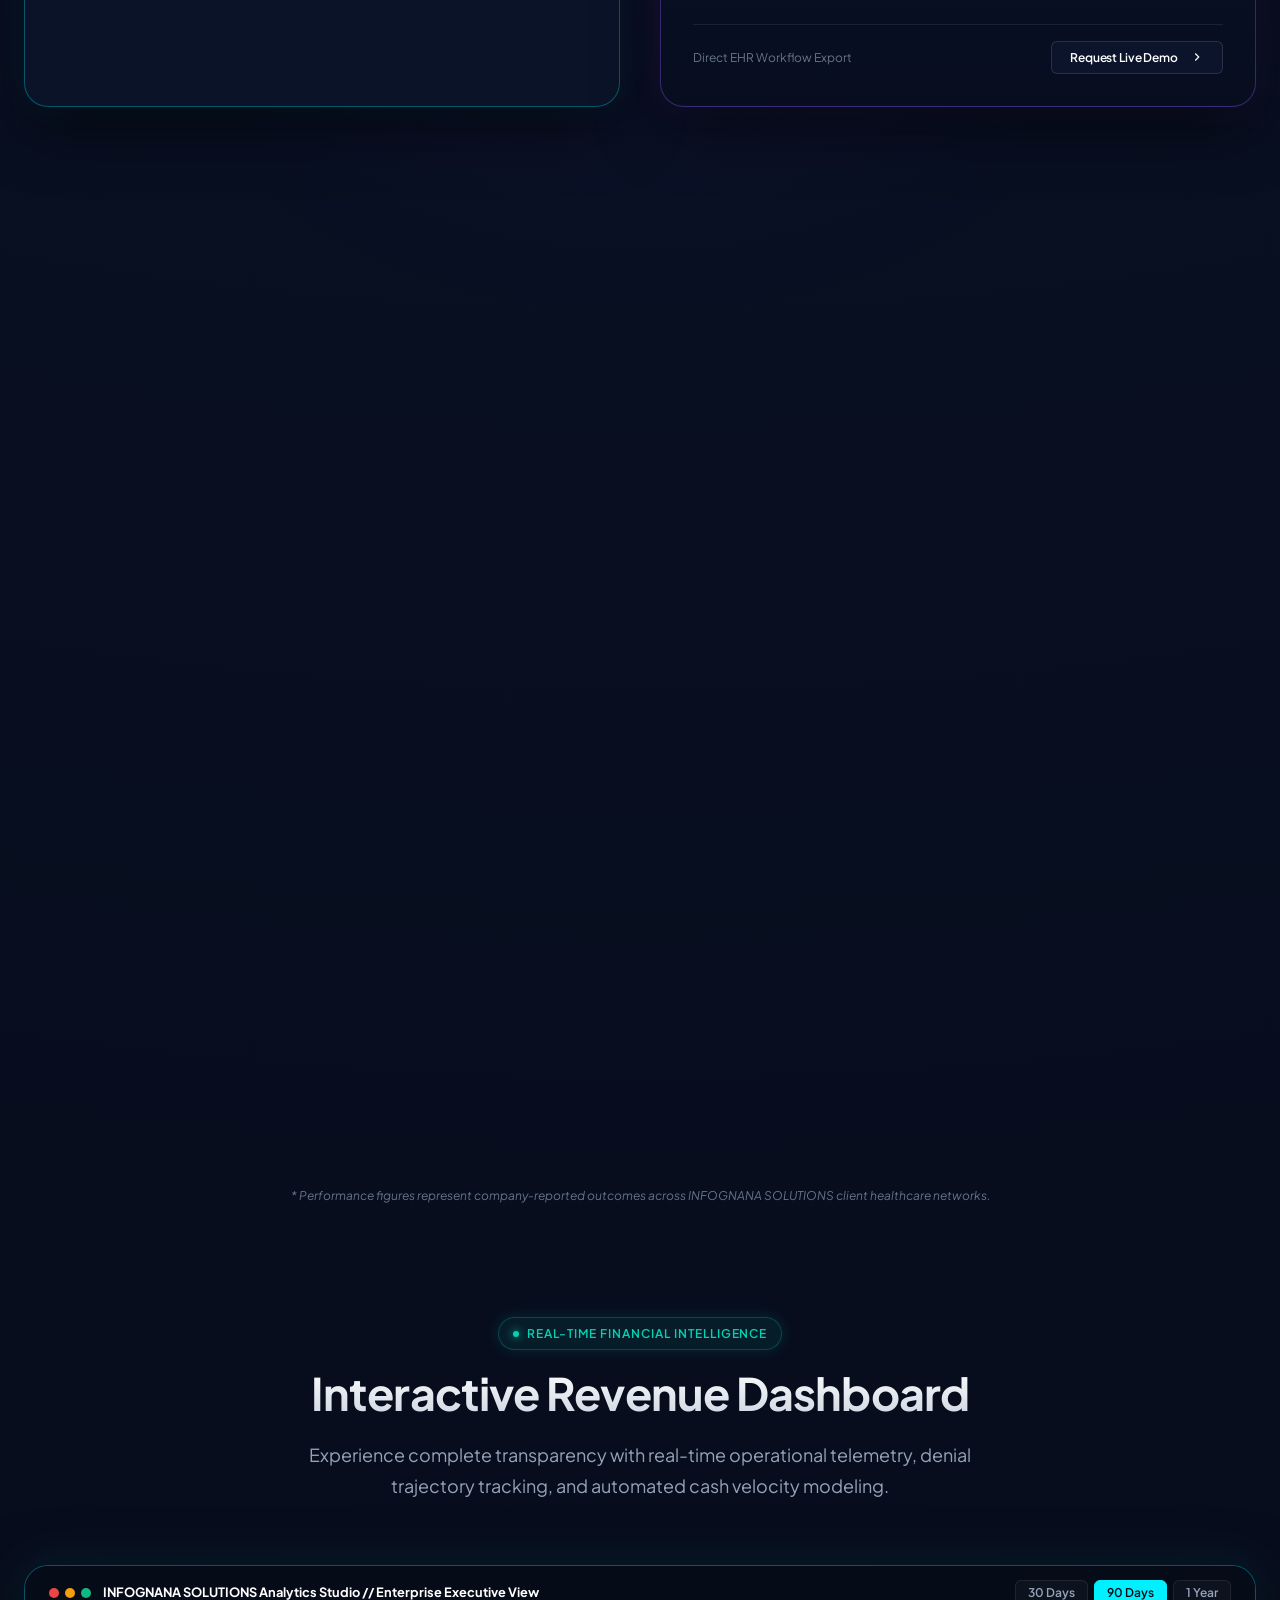
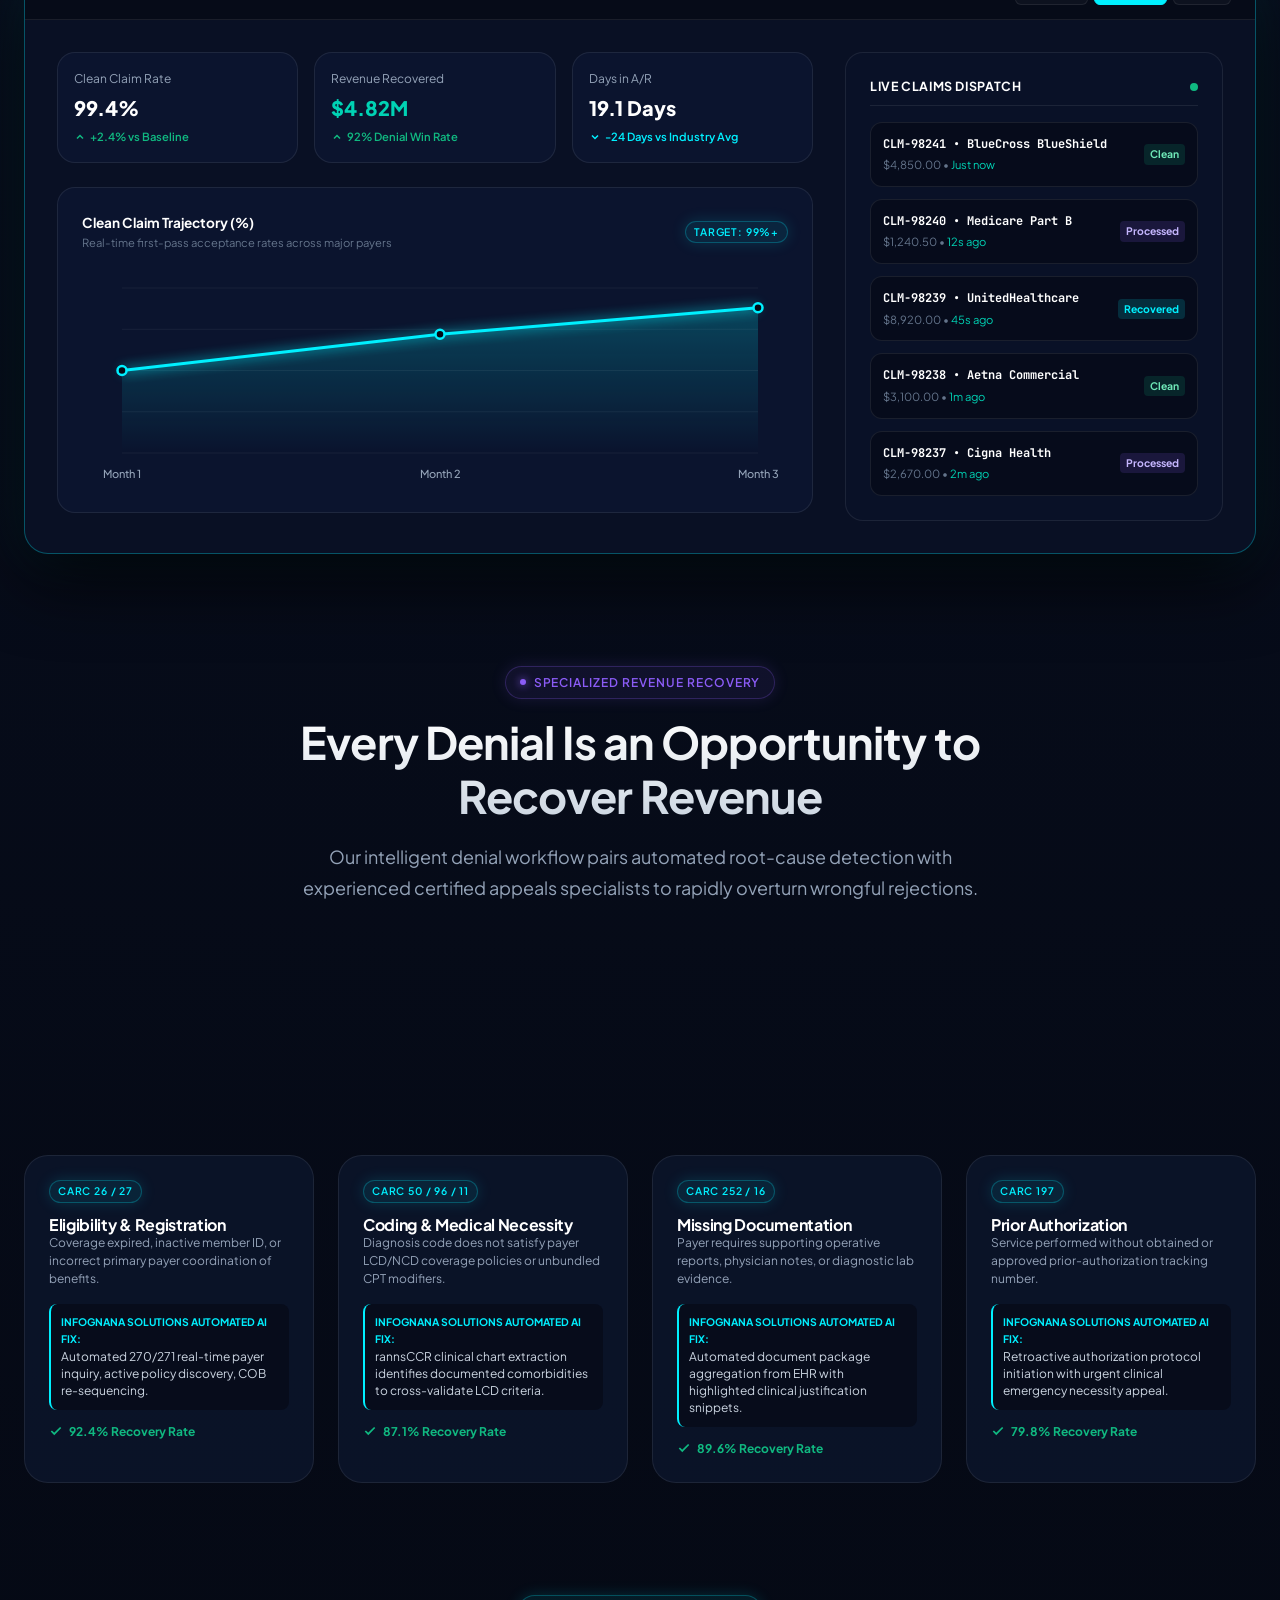
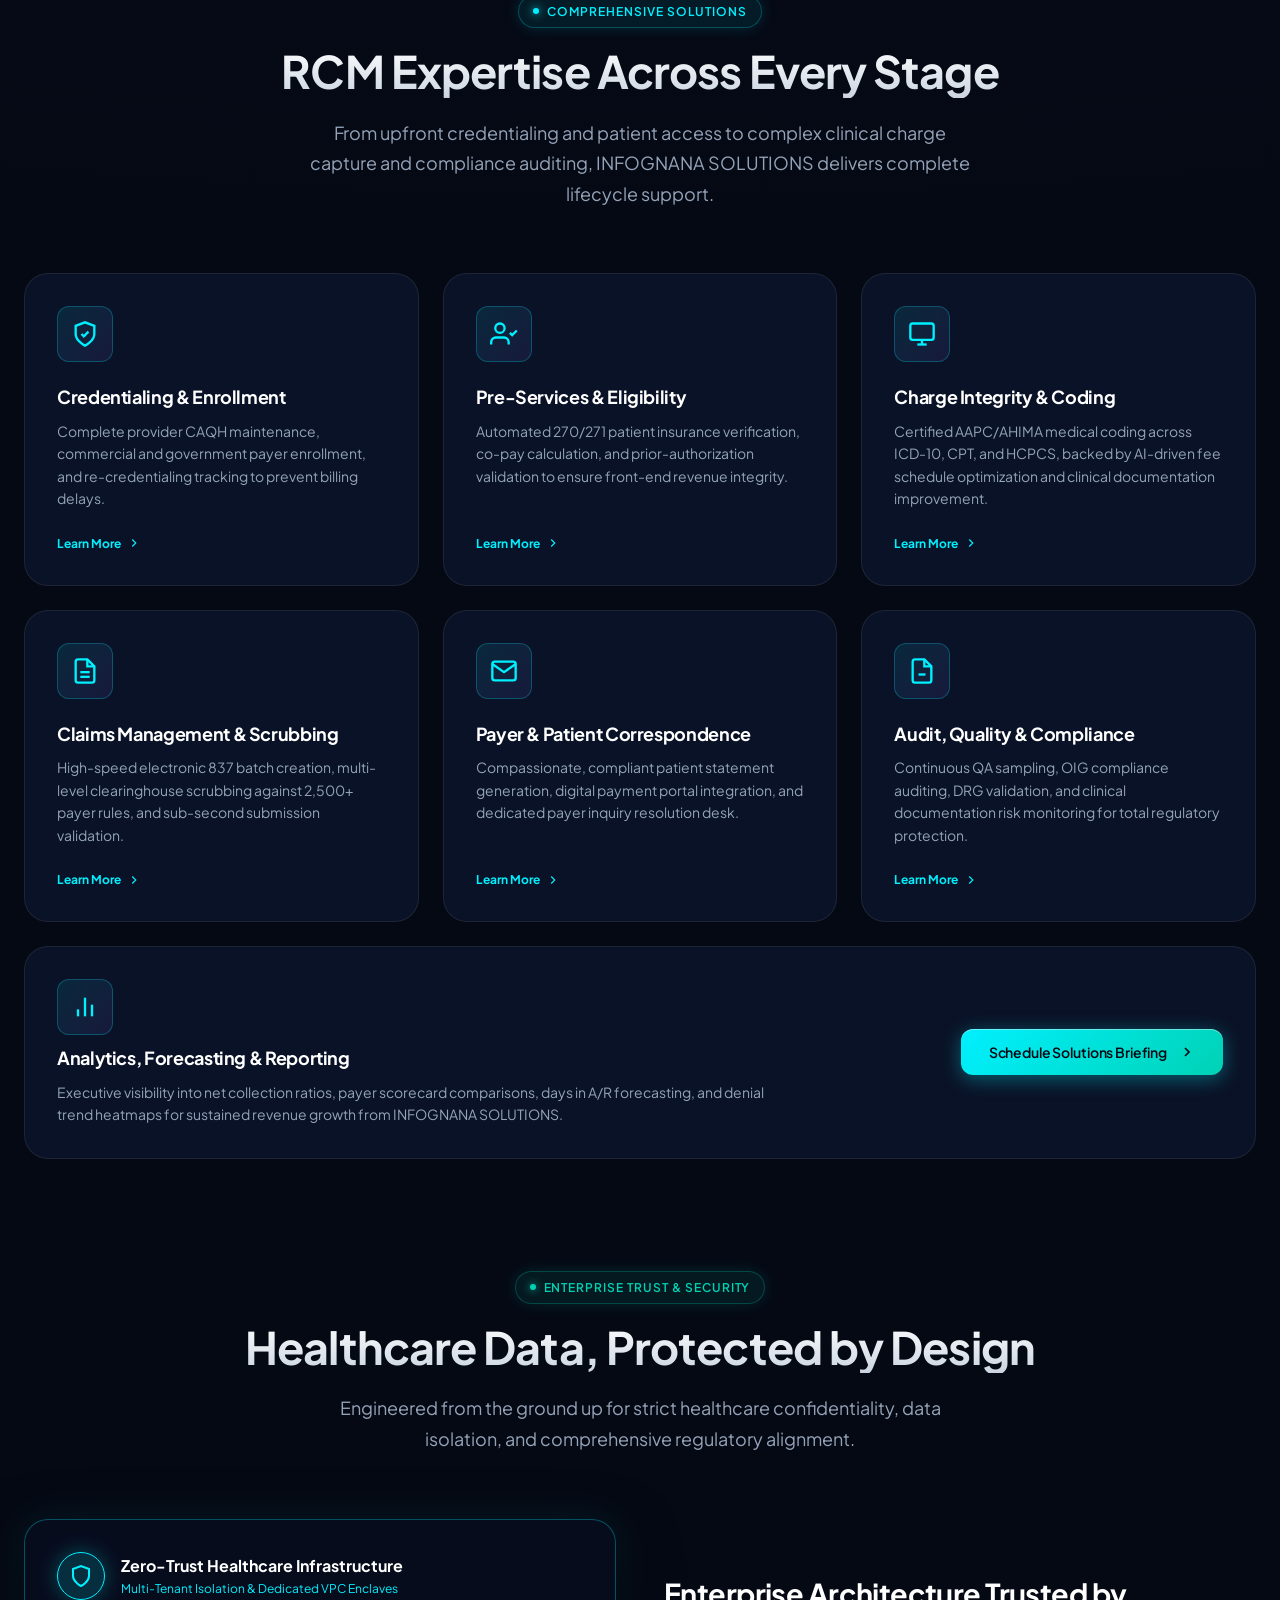
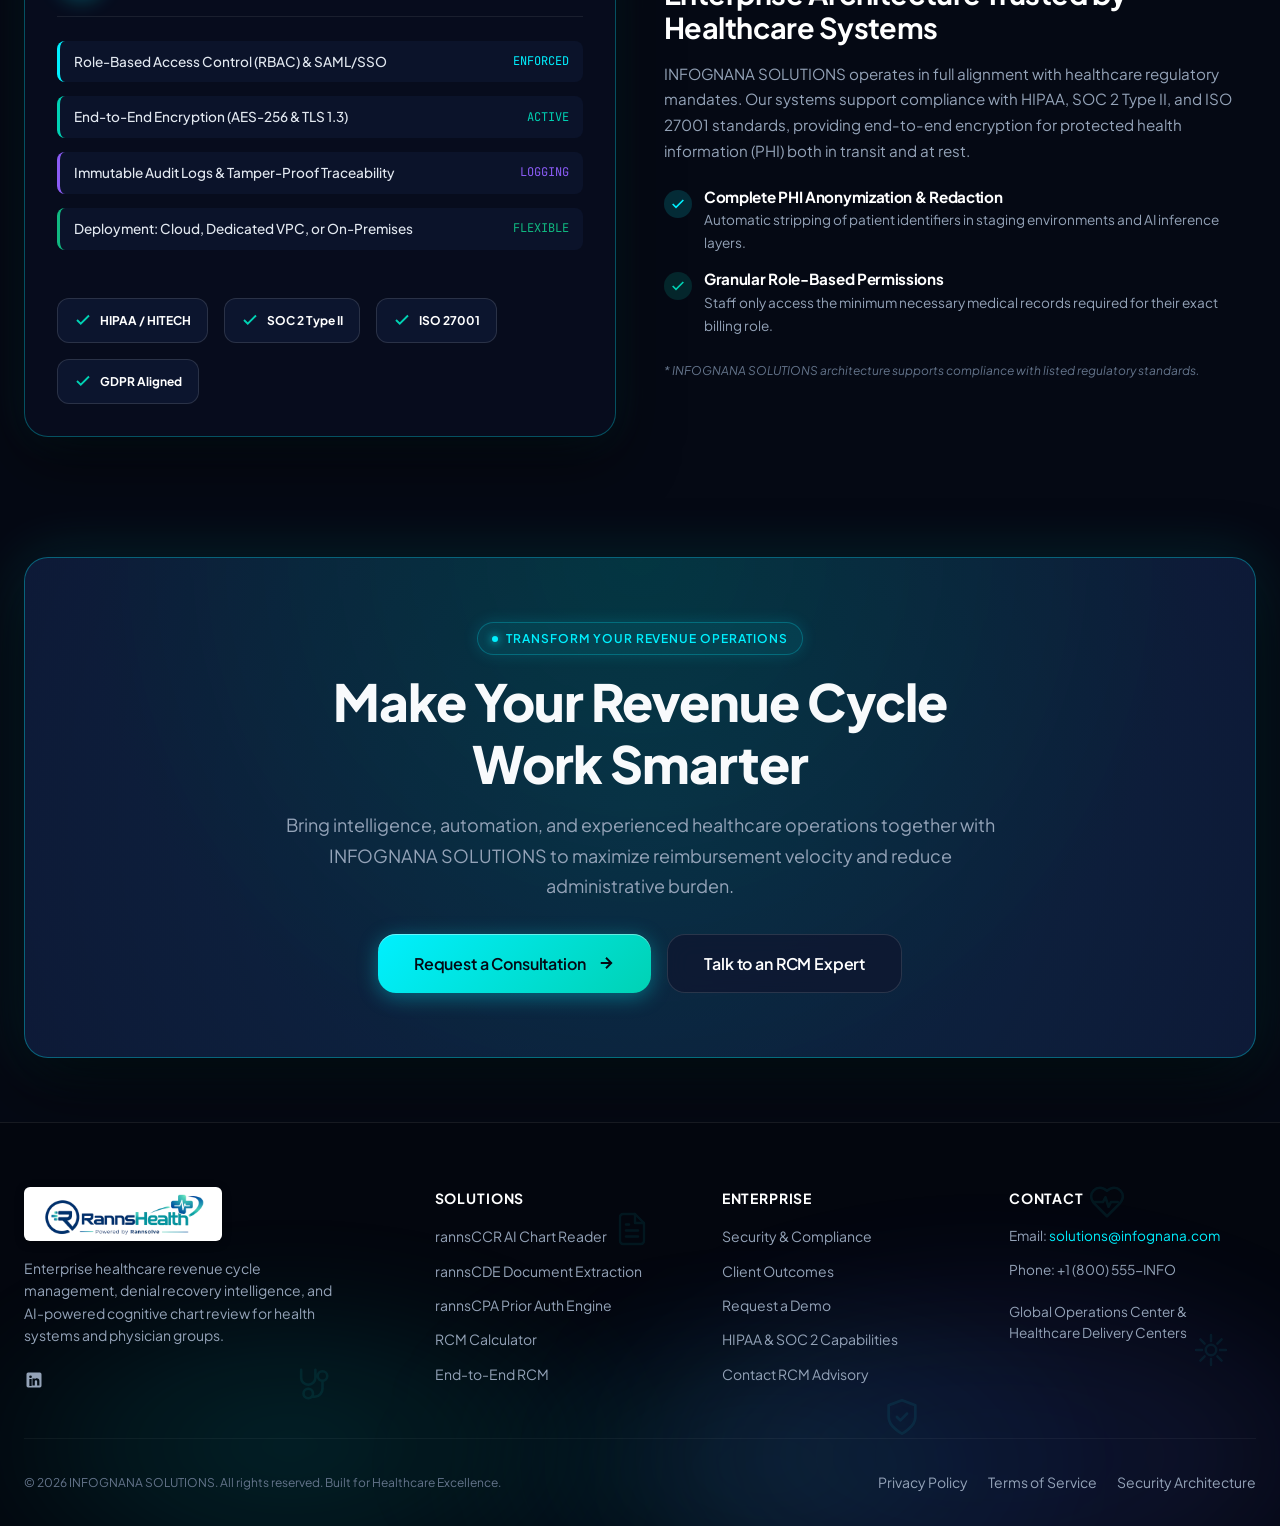
==== commit b27c793d: "Update website" ====
--- a/index.html
+++ b/index.html
@@ -113,6 +113,231 @@
       80% { opacity: 0.85; }
       100% { transform: translateX(120%); opacity: 0; }
     }
+
+    /* =========================================================================
+       HOMEPAGE RESPONSIVE LAYOUT SYSTEM
+       Ensures rannsCCR metric cards, surrounding footnote, transformation heading,
+       and header adapt cleanly across Mobile (320-767px), Tablet (768-1199px),
+       and Desktop (1200px+).
+       ========================================================================= */
+
+    *, *::before, *::after {
+      box-sizing: border-box;
+    }
+
+    /* Base rannsCCR Performance Highlights Grid */
+    .rannsccr-outcomes-grid {
+      display: grid;
+      width: 100%;
+      max-width: 100%;
+      box-sizing: border-box;
+      min-width: 0;
+    }
+
+    .rannsccr-outcomes-grid .outcome-stat-card {
+      min-width: 0;
+      box-sizing: border-box;
+      transition: all var(--transition-base, 0.25s ease);
+    }
+
+    /* 1. Desktop Breakpoint: 1200px and wider */
+    @media (min-width: 1200px) {
+      .rannsccr-outcomes-grid {
+        grid-template-columns: repeat(3, minmax(0, 1fr)) !important;
+        gap: var(--space-4, 16px) !important;
+        margin-top: var(--space-8, 32px) !important;
+      }
+      .rannsccr-outcomes-grid .outcome-stat-card {
+        grid-column: span 1 !important;
+      }
+    }
+
+    /* 2. Tablet Breakpoint: 768px – 1199px */
+    @media (min-width: 768px) and (max-width: 1199px) {
+      .rannsccr-outcomes-grid {
+        grid-template-columns: repeat(2, minmax(0, 1fr)) !important;
+        gap: clamp(16px, 2.5vw, 24px) !important;
+        margin-top: var(--space-8, 32px) !important;
+      }
+      .rannsccr-outcomes-grid .outcome-stat-card:last-child {
+        grid-column: 1 / -1 !important;
+      }
+    }
+
+    /* 3. Mobile Phones: 320px – 767px */
+    @media (max-width: 767px) {
+      /* Stack the three metric cards in 1 column */
+      .rannsccr-outcomes-grid {
+        grid-template-columns: minmax(0, 1fr) !important;
+        gap: clamp(12px, 3.5vw, 16px) !important;
+        margin-top: clamp(20px, 5vw, 28px) !important;
+        width: 100% !important;
+      }
+
+      .rannsccr-outcomes-grid .outcome-stat-card {
+        grid-column: 1 / -1 !important;
+        width: 100% !important;
+        max-width: 100% !important;
+        padding: clamp(16px, 4.5vw, 22px) clamp(14px, 4vw, 20px) !important;
+        text-align: center;
+        box-sizing: border-box;
+      }
+
+      .rannsccr-outcomes-grid .outcome-val {
+        font-size: clamp(1.85rem, 7vw, 2.35rem) !important;
+        font-weight: 800;
+        line-height: 1.15;
+        margin-bottom: 4px;
+        color: var(--color-cyan, #00F0FF);
+      }
+
+      .rannsccr-outcomes-grid .outcome-label {
+        font-size: clamp(0.72rem, 2.6vw, 0.82rem) !important;
+        line-height: 1.4;
+        color: var(--text-secondary, #94A3B8);
+      }
+
+      /* Footnote below cards: prevent overlap, clipping, or horizontal overflow */
+      .rannsccr-outcomes-grid + .footnote-label {
+        display: block !important;
+        width: 100% !important;
+        max-width: 100% !important;
+        box-sizing: border-box !important;
+        margin-top: clamp(14px, 3vw, 20px) !important;
+        padding-inline: 4px !important;
+        text-align: center !important;
+        font-size: clamp(0.68rem, 2.2vw, 0.78rem) !important;
+        line-height: 1.5 !important;
+        overflow-wrap: break-word !important;
+      }
+
+      /* Following Section (#transformation) Header Protection */
+      #transformation {
+        clear: both;
+        overflow: visible;
+      }
+
+      #transformation .section-header {
+        margin-top: 0 !important;
+        margin-bottom: clamp(24px, 6vw, 36px) !important;
+        max-width: 100% !important;
+        padding-inline: 0 !important;
+      }
+
+      #transformation .section-title {
+        font-size: clamp(1.7rem, 6.5vw, 2.35rem) !important;
+        line-height: 1.2 !important;
+        overflow-wrap: break-word !important;
+      }
+
+      #transformation .section-subtitle {
+        font-size: clamp(0.88rem, 3vw, 1rem) !important;
+        line-height: 1.6 !important;
+        overflow-wrap: break-word !important;
+      }
+
+      /* Header and Navigation on Phones */
+      .header-nav {
+        width: 100% !important;
+        max-width: 100% !important;
+        box-sizing: border-box !important;
+      }
+
+      .header-nav .nav-container {
+        display: flex !important;
+        align-items: center !important;
+        justify-content: space-between !important;
+        width: 100% !important;
+        max-width: 100% !important;
+        box-sizing: border-box !important;
+        padding-left: clamp(8px, 2.5vw, 16px) !important;
+        padding-right: clamp(8px, 2.5vw, 16px) !important;
+        gap: clamp(6px, 1.8vw, 10px) !important;
+      }
+
+      .header-nav .brand-logo {
+        display: inline-flex !important;
+        align-items: center !important;
+        justify-content: center !important;
+        flex-shrink: 0 !important;
+        height: clamp(30px, 7vw, 36px) !important;
+        padding: 2px clamp(4px, 1.2vw, 8px) !important;
+        background: #FFFFFF !important;
+        border-radius: var(--radius-sm, 6px) !important;
+        margin-right: 0 !important;
+        box-sizing: border-box !important;
+      }
+
+      .header-nav .brand-logo-img {
+        height: clamp(22px, 5.5vw, 28px) !important;
+        width: auto !important;
+        max-width: clamp(96px, 28vw, 130px) !important;
+        object-fit: contain !important;
+        display: block !important;
+      }
+
+      .header-nav .nav-actions {
+        display: flex !important;
+        align-items: center !important;
+        justify-content: flex-end !important;
+        gap: clamp(6px, 1.6vw, 10px) !important;
+        flex-shrink: 0 !important;
+        min-width: 0 !important;
+      }
+
+      .header-nav .nav-actions .open-consultation-modal-btn {
+        padding: clamp(6px, 1.5vw, 8px) clamp(8px, 2vw, 14px) !important;
+        font-size: clamp(0.68rem, 2.1vw, 0.78rem) !important;
+        white-space: nowrap !important;
+        letter-spacing: -0.01em !important;
+        flex-shrink: 1 !important;
+        min-width: 0 !important;
+      }
+
+      .header-nav .nav-mobile-toggle {
+        min-width: clamp(38px, 9vw, 44px) !important;
+        min-height: clamp(38px, 9vw, 44px) !important;
+        width: clamp(38px, 9vw, 44px) !important;
+        height: clamp(38px, 9vw, 44px) !important;
+        padding: 6px !important;
+        display: flex !important;
+        align-items: center !important;
+        justify-content: center !important;
+        flex-shrink: 0 !important;
+        cursor: pointer !important;
+      }
+    }
+
+    /* Extra Narrow Screen Optimizations (320px – 360px) */
+    @media (max-width: 360px) {
+      .header-nav .nav-container {
+        padding-left: 6px !important;
+        padding-right: 6px !important;
+        gap: 6px !important;
+      }
+      .header-nav .brand-logo {
+        height: 30px !important;
+        padding: 2px 4px !important;
+      }
+      .header-nav .brand-logo-img {
+        height: 22px !important;
+        max-width: 92px !important;
+      }
+      .header-nav .nav-actions {
+        gap: 5px !important;
+      }
+      .header-nav .nav-actions .open-consultation-modal-btn {
+        padding: 5px 7px !important;
+        font-size: 0.65rem !important;
+      }
+      .header-nav .nav-mobile-toggle {
+        min-width: 36px !important;
+        min-height: 36px !important;
+        width: 36px !important;
+        height: 36px !important;
+        padding: 4px !important;
+      }
+    }
   </style>
 </head>
 
--- a/css/components.css
+++ b/css/components.css
@@ -4661,6 +4661,7 @@
 .loader-caption-accent {
   background: linear-gradient(90deg, #00F0FF 0%, #00D2B4 100%);
   -webkit-background-clip: text;
+  background-clip: text;
   -webkit-text-fill-color: transparent;
   filter: drop-shadow(0 2px 12px rgba(0, 240, 255, 0.38));
   font-weight: 800;
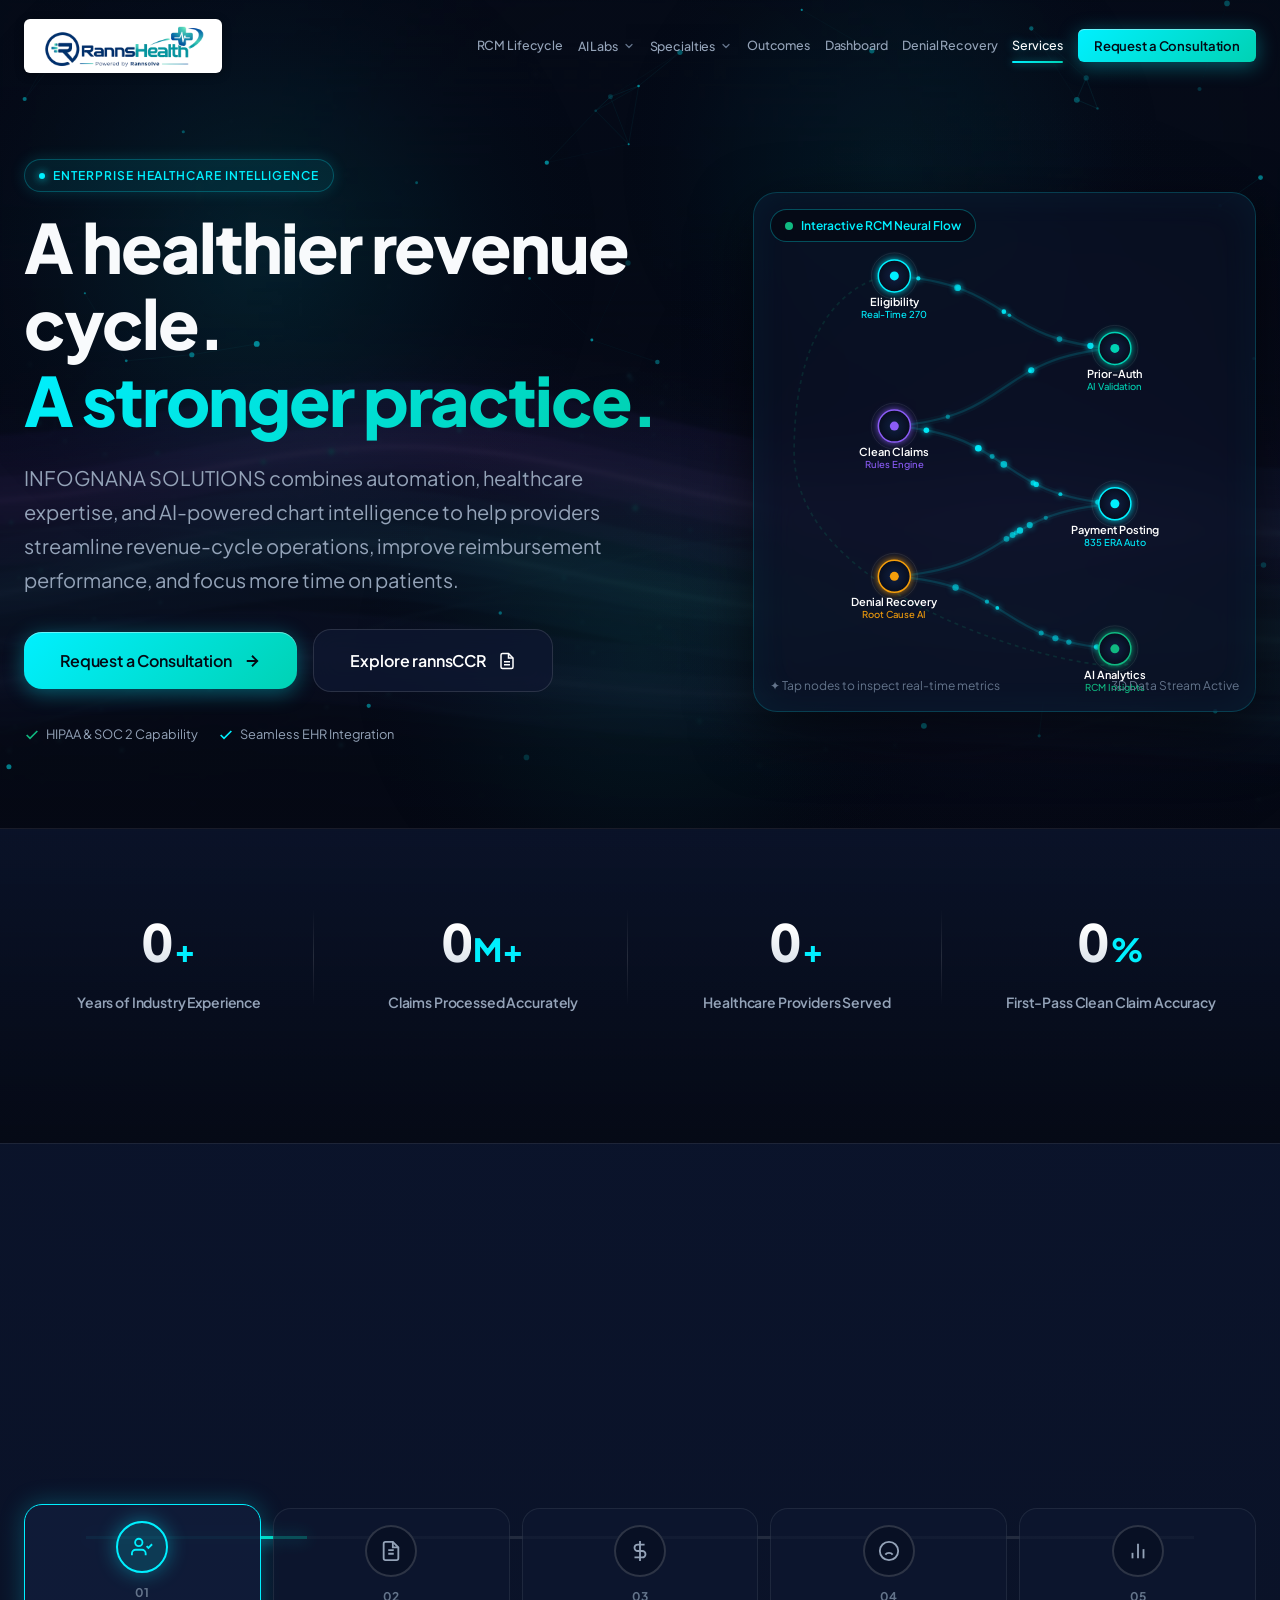
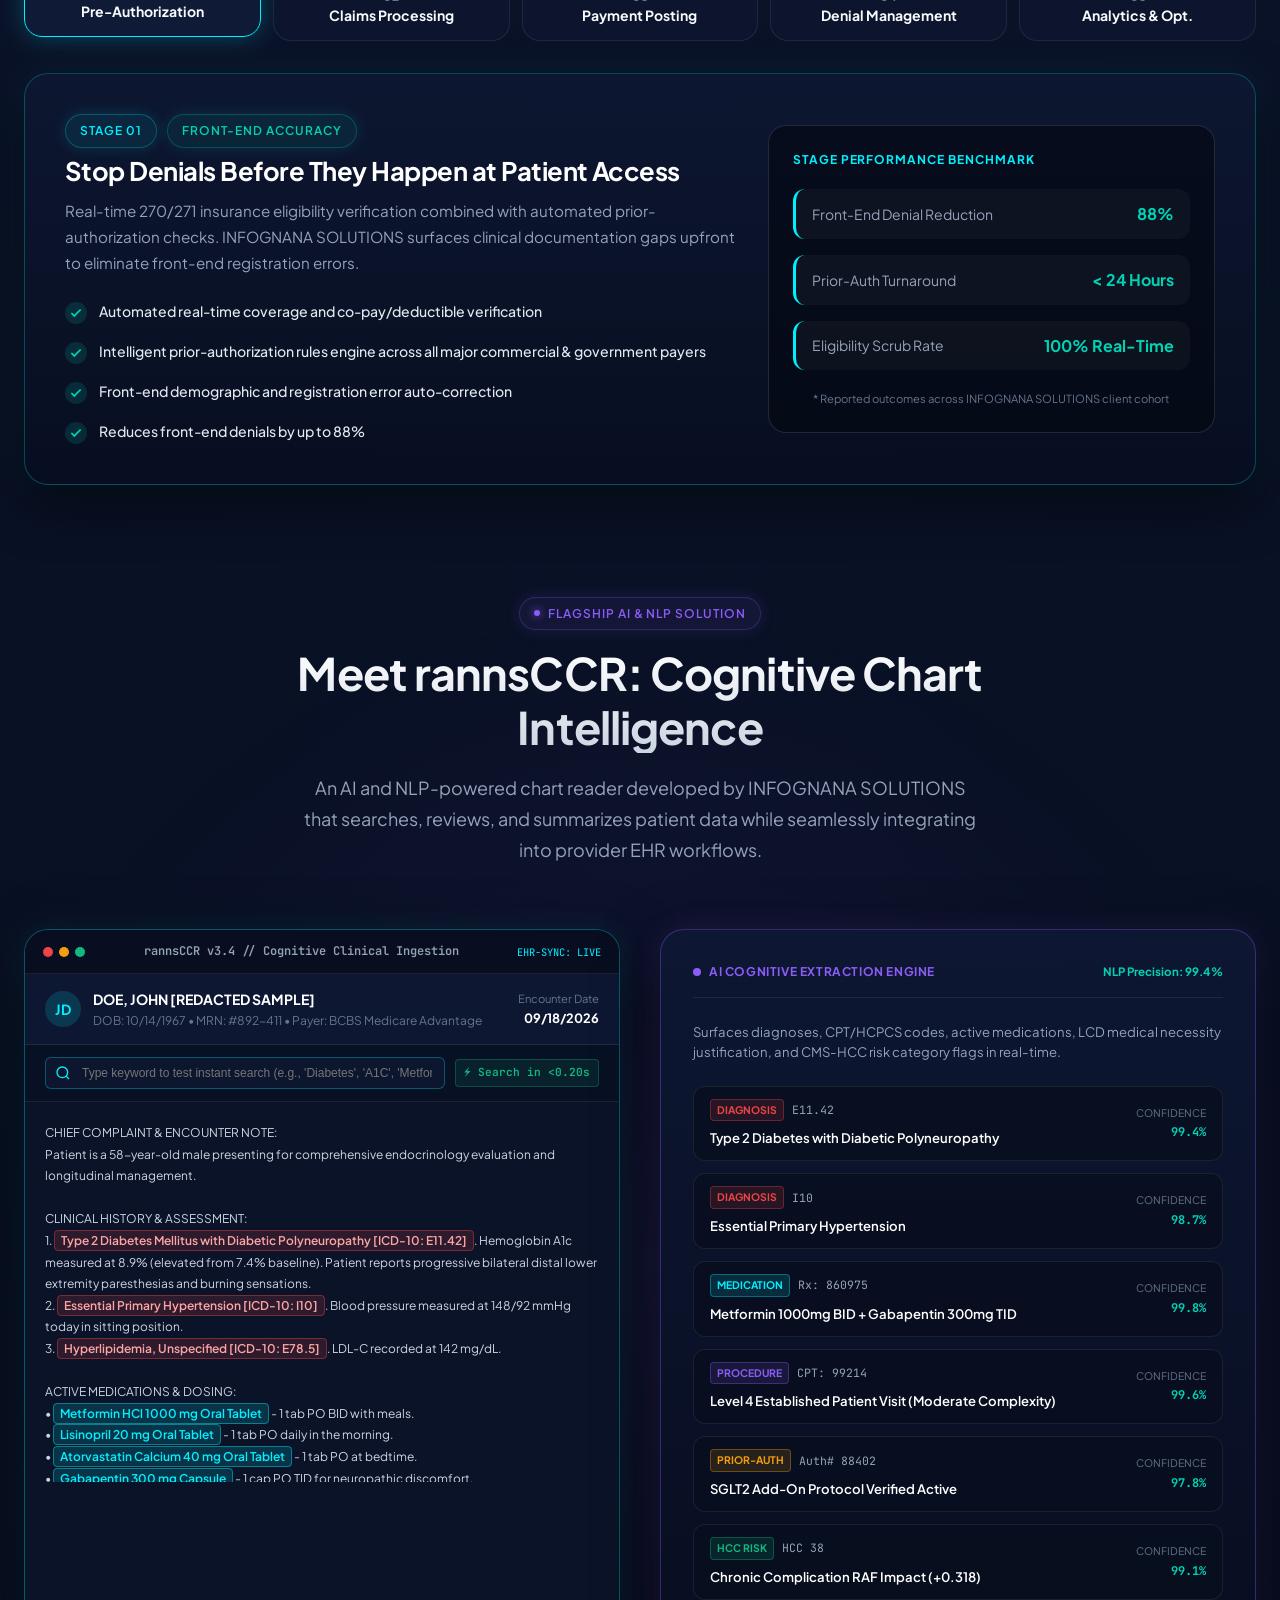
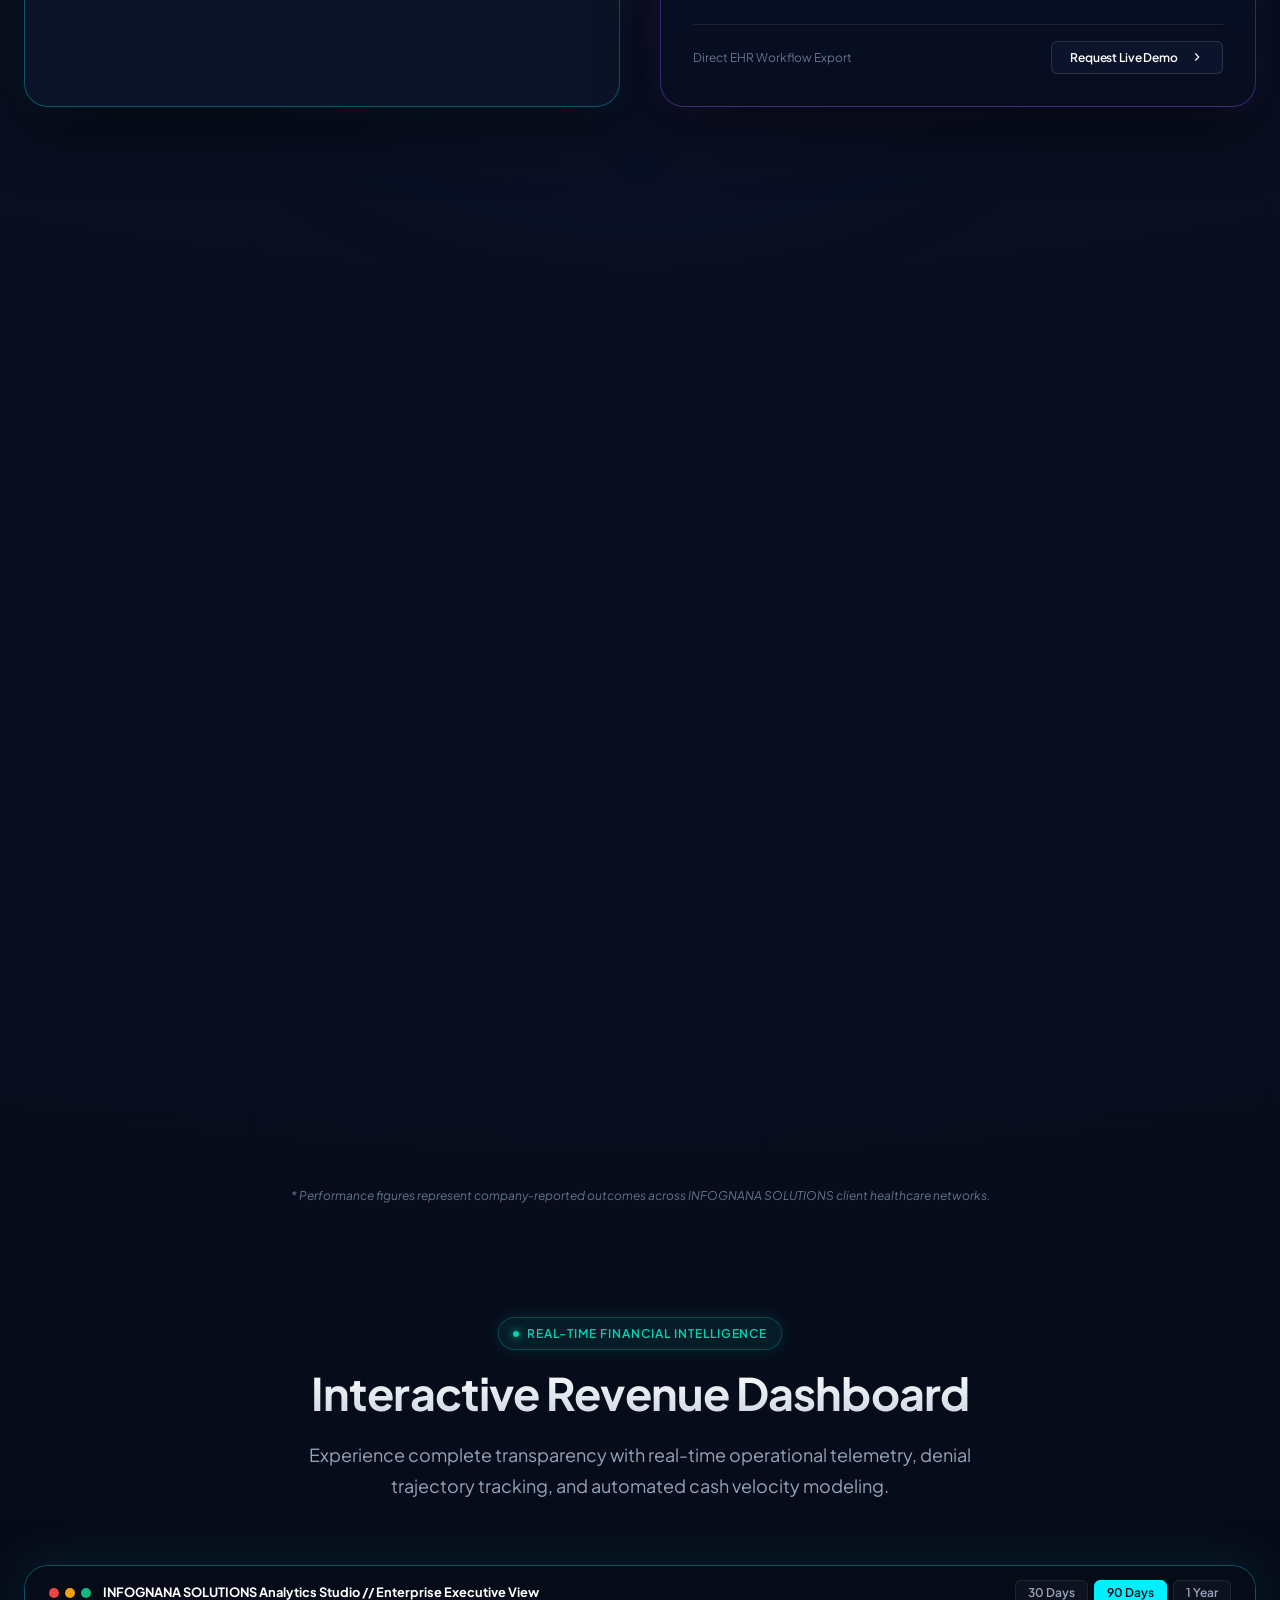
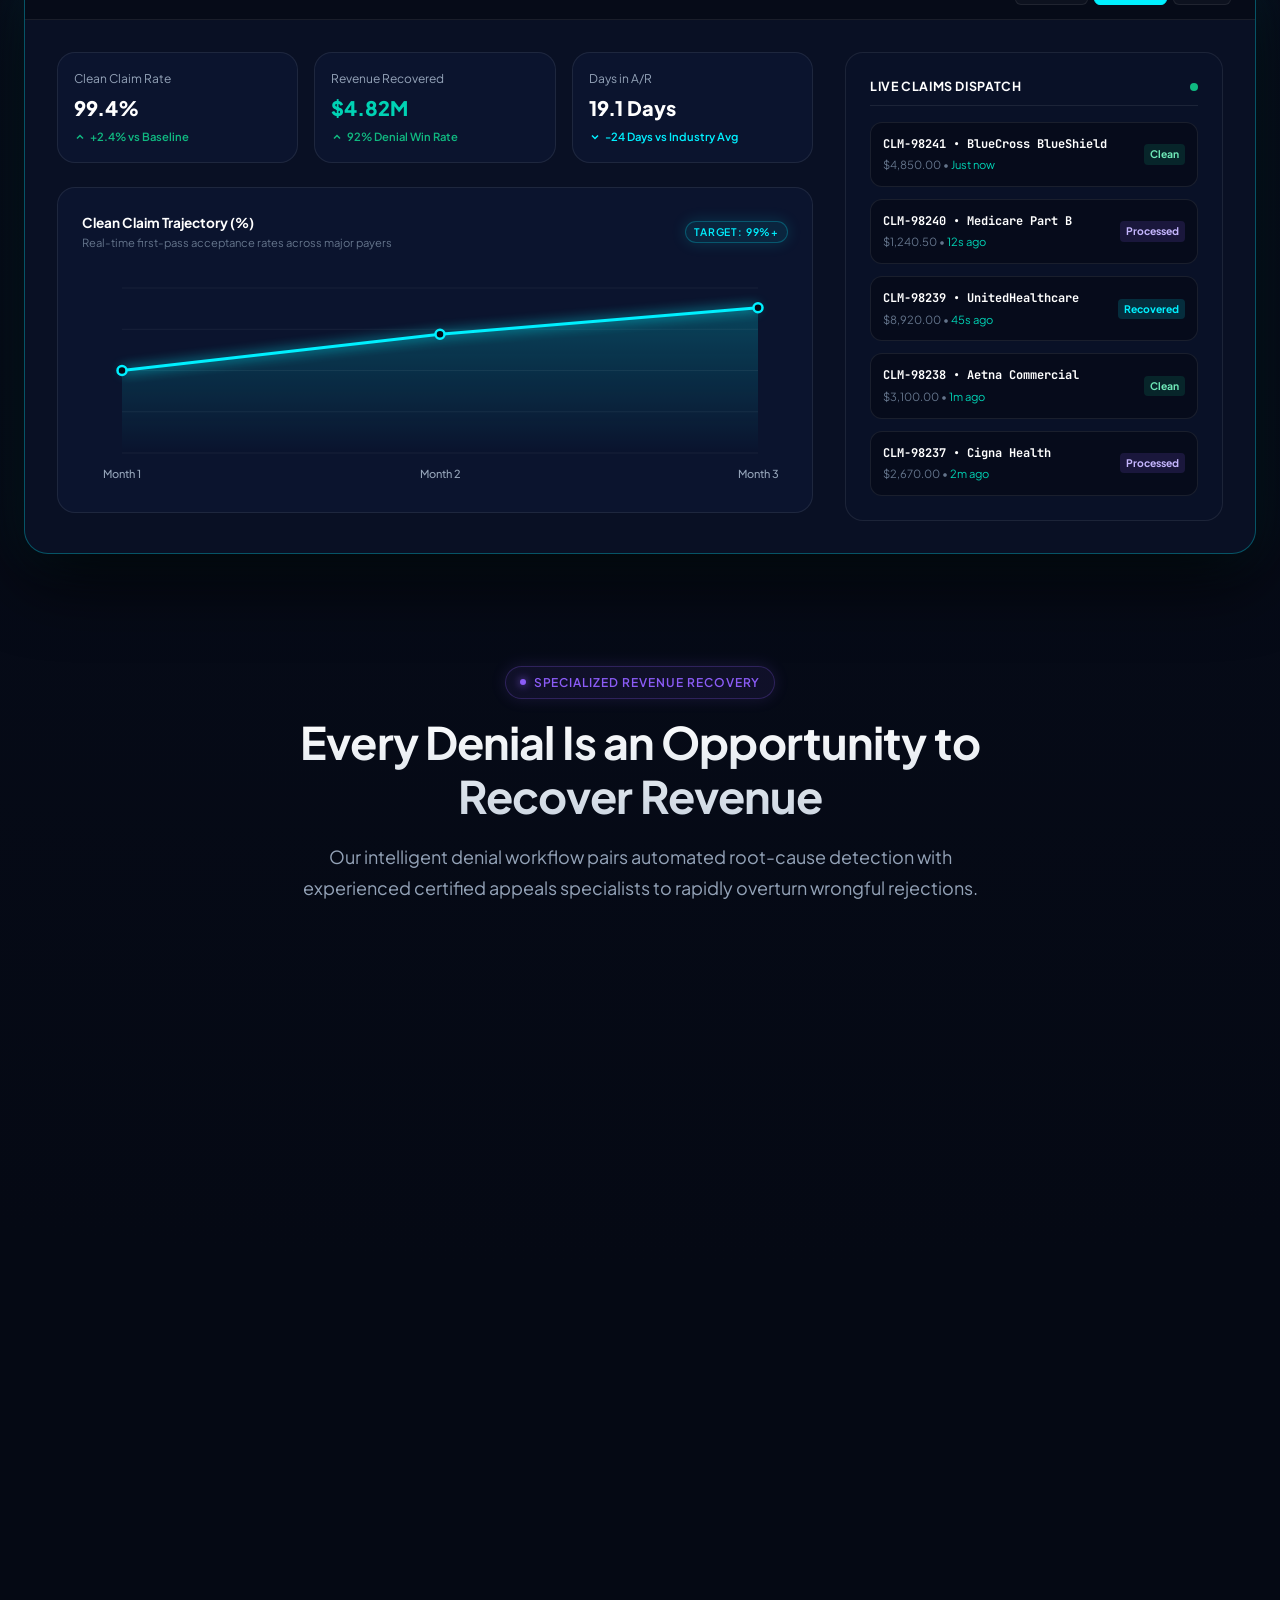
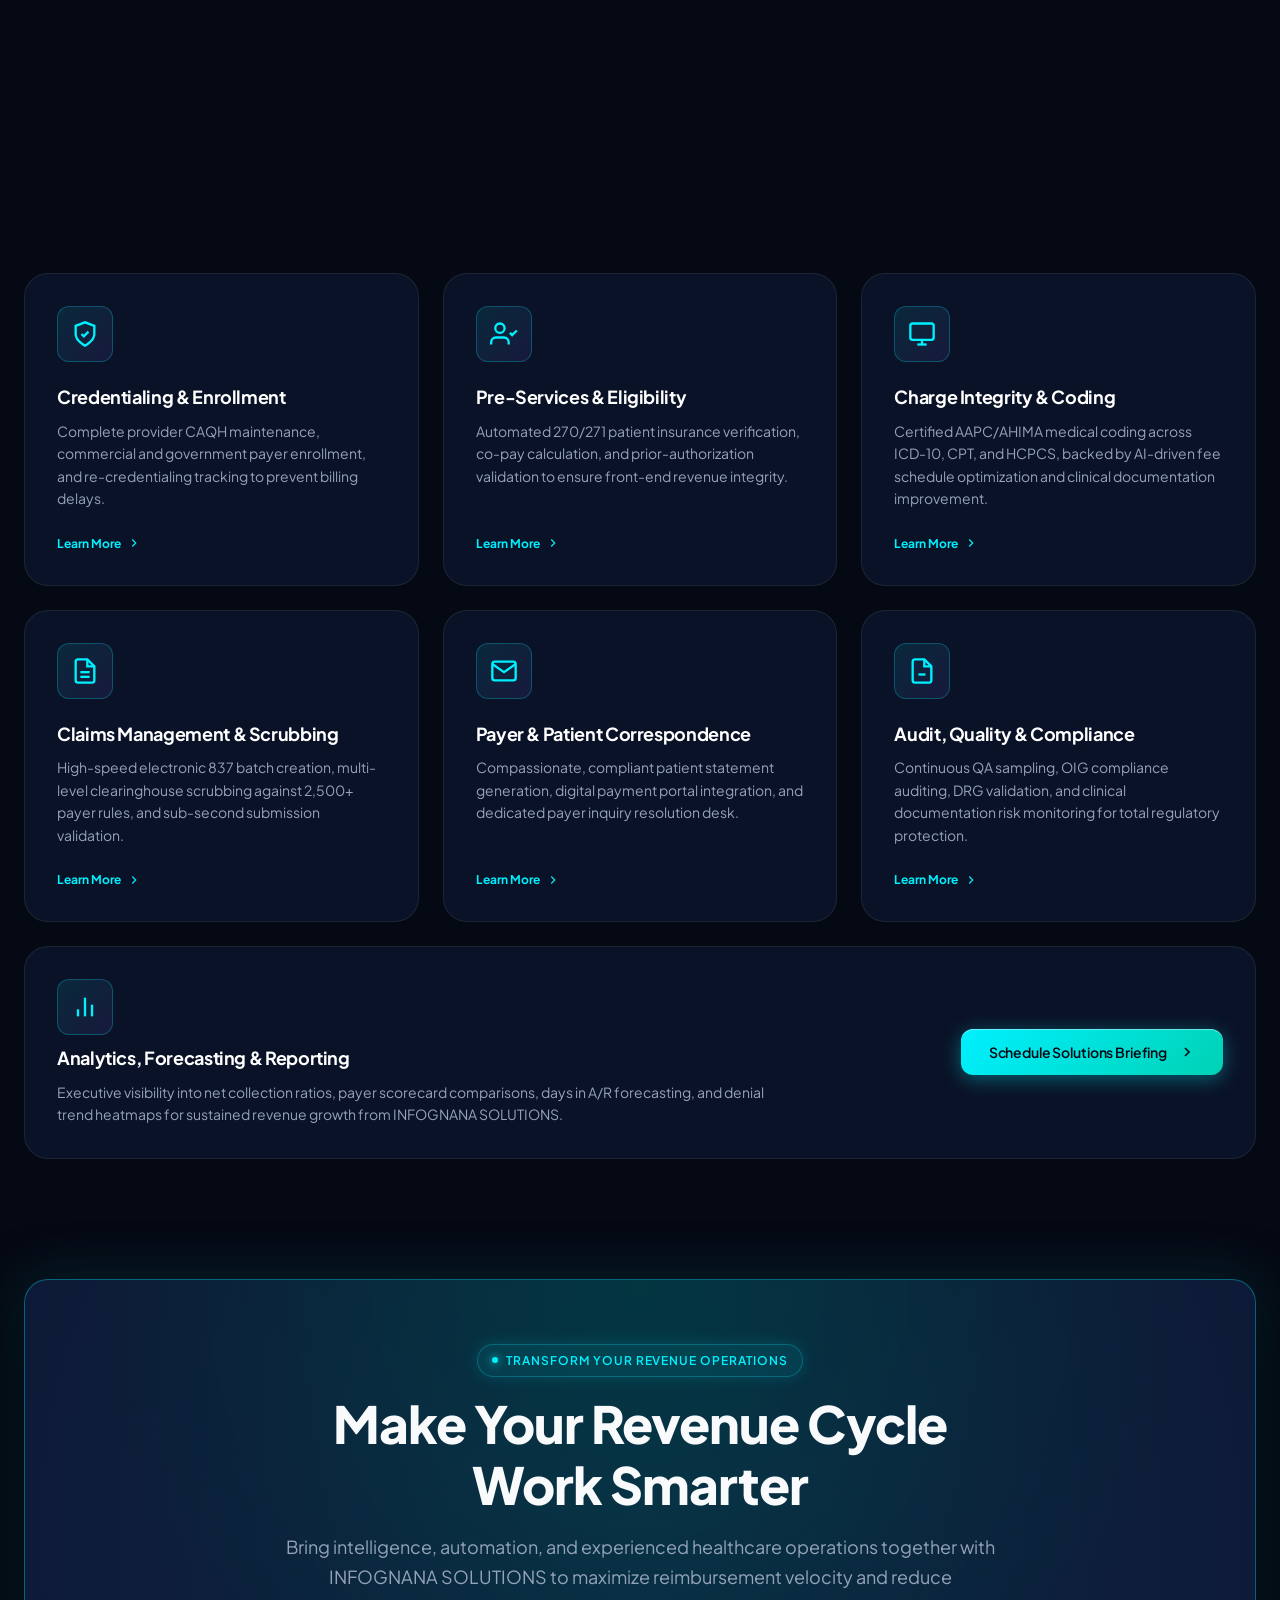
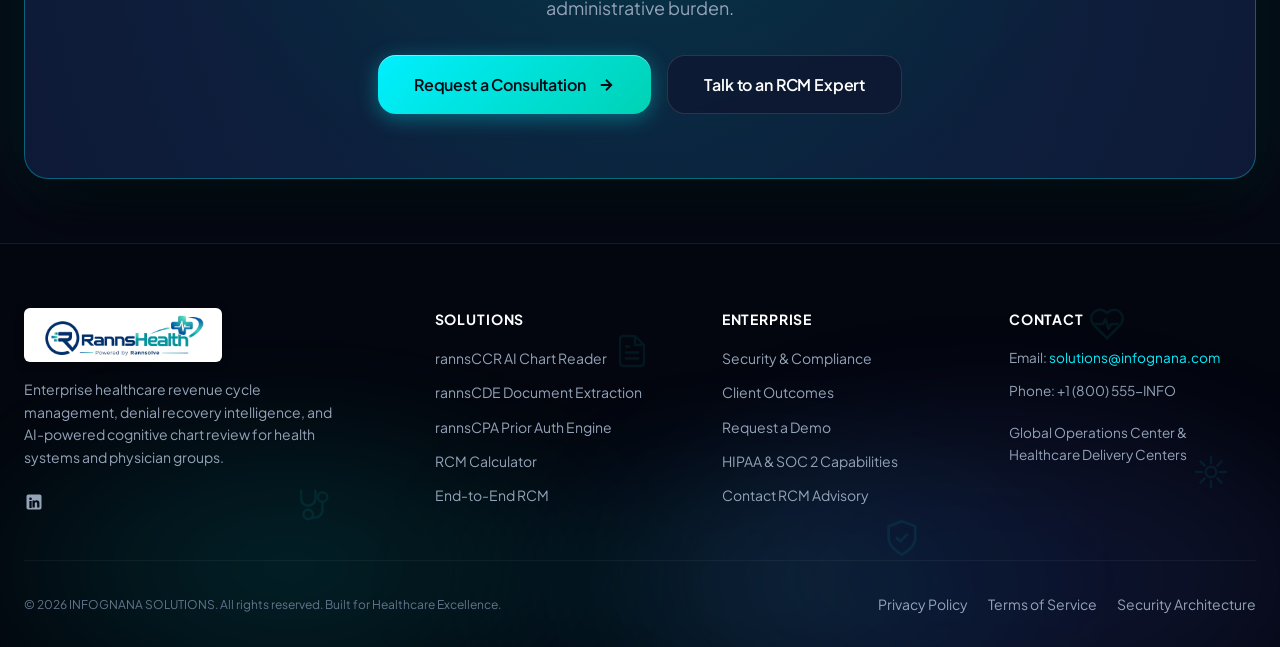
==== commit 8f1bc115: "Update website" ====
--- a/index.html
+++ b/index.html
@@ -496,7 +496,6 @@
         <a href="#dashboard" class="nav-link">Dashboard</a>
         <a href="#denials" class="nav-link">Denial Recovery</a>
         <a href="#services" class="nav-link">Services</a>
-        <a href="#security" class="nav-link">Security & Compliance</a>
       </nav>
 
       <!-- Action CTAs -->
@@ -1436,147 +1435,7 @@
     </section>
 
     <!-- ======================================================================
-         10. SECURITY & COMPLIANCE SECTION
-         ====================================================================== -->
-    <section class="section" id="security">
-      <div class="container">
-        <div class="section-header reveal-on-scroll">
-          <div class="eyebrow-badge badge-teal">
-            <span class="badge-dot"></span>
-            Enterprise Trust & Security
-          </div>
-          <h2 class="section-title">Healthcare Data, Protected by Design</h2>
-          <p class="section-subtitle">
-            Engineered from the ground up for strict healthcare confidentiality, data isolation, and comprehensive
-            regulatory alignment.
-          </p>
-        </div>
-
-        <div class="security-grid reveal-on-scroll delay-100">
-          <!-- Left: Enterprise Security VPC Architecture Visual -->
-          <div class="security-visual-card">
-            <div class="vpc-shield-header">
-              <div class="shield-icon-wrapper">
-                <svg width="24" height="24" viewBox="0 0 24 24" fill="none" stroke="currentColor" stroke-width="2">
-                  <path d="M12 22s8-4 8-10V5l-8-3-8 3v7c0 6 8 10 8 10z"></path>
-                </svg>
-              </div>
-              <div>
-                <div style="font-size: 1rem; font-weight: 700; color: #FFFFFF;">Zero-Trust Healthcare Infrastructure
-                </div>
-                <div style="font-size: 0.75rem; color: var(--color-cyan);">Multi-Tenant Isolation & Dedicated VPC
-                  Enclaves</div>
-              </div>
-            </div>
-
-            <div style="display: flex; flex-direction: column; gap: 14px; font-size: 0.85rem;">
-              <div
-                style="display: flex; align-items: center; justify-content: space-between; padding: 10px 14px; background: rgba(14, 24, 52, 0.6); border-radius: 8px; border-left: 3px solid var(--color-cyan);">
-                <span style="color: #E2E8F0; font-weight: 500;">Role-Based Access Control (RBAC) & SAML/SSO</span>
-                <span
-                  style="font-family: var(--font-mono); font-size: 0.75rem; color: var(--color-cyan);">ENFORCED</span>
-              </div>
-              <div
-                style="display: flex; align-items: center; justify-content: space-between; padding: 10px 14px; background: rgba(14, 24, 52, 0.6); border-radius: 8px; border-left: 3px solid var(--color-teal);">
-                <span style="color: #E2E8F0; font-weight: 500;">End-to-End Encryption (AES-256 & TLS 1.3)</span>
-                <span style="font-family: var(--font-mono); font-size: 0.75rem; color: var(--color-teal);">ACTIVE</span>
-              </div>
-              <div
-                style="display: flex; align-items: center; justify-content: space-between; padding: 10px 14px; background: rgba(14, 24, 52, 0.6); border-radius: 8px; border-left: 3px solid var(--color-violet);">
-                <span style="color: #E2E8F0; font-weight: 500;">Immutable Audit Logs & Tamper-Proof Traceability</span>
-                <span
-                  style="font-family: var(--font-mono); font-size: 0.75rem; color: var(--color-violet);">LOGGING</span>
-              </div>
-              <div
-                style="display: flex; align-items: center; justify-content: space-between; padding: 10px 14px; background: rgba(14, 24, 52, 0.6); border-radius: 8px; border-left: 3px solid var(--color-emerald);">
-                <span style="color: #E2E8F0; font-weight: 500;">Deployment: Cloud, Dedicated VPC, or On-Premises</span>
-                <span
-                  style="font-family: var(--font-mono); font-size: 0.75rem; color: var(--color-emerald);">FLEXIBLE</span>
-              </div>
-            </div>
-
-            <!-- Compliance Capability Badges -->
-            <div class="compliance-badges-row">
-              <div class="compliance-badge-item">
-                <svg viewBox="0 0 24 24" fill="none" stroke="currentColor" stroke-width="2.5">
-                  <polyline points="20 6 9 17 4 12"></polyline>
-                </svg>
-                <span>HIPAA / HITECH</span>
-              </div>
-              <div class="compliance-badge-item">
-                <svg viewBox="0 0 24 24" fill="none" stroke="currentColor" stroke-width="2.5">
-                  <polyline points="20 6 9 17 4 12"></polyline>
-                </svg>
-                <span>SOC 2 Type II</span>
-              </div>
-              <div class="compliance-badge-item">
-                <svg viewBox="0 0 24 24" fill="none" stroke="currentColor" stroke-width="2.5">
-                  <polyline points="20 6 9 17 4 12"></polyline>
-                </svg>
-                <span>ISO 27001</span>
-              </div>
-              <div class="compliance-badge-item">
-                <svg viewBox="0 0 24 24" fill="none" stroke="currentColor" stroke-width="2.5">
-                  <polyline points="20 6 9 17 4 12"></polyline>
-                </svg>
-                <span>GDPR Aligned</span>
-              </div>
-            </div>
-          </div>
-
-          <!-- Right: Security Narrative & Safeguards -->
-          <div class="security-narrative">
-            <h3 style="font-size: 1.8rem; font-weight: 700; color: #FFFFFF; margin-bottom: 16px;">
-              Enterprise Architecture Trusted by Healthcare Systems
-            </h3>
-            <p style="color: #94A3B8; font-size: 0.95rem; line-height: 1.7; margin-bottom: 24px;">
-              INFOGNANA SOLUTIONS operates in full alignment with healthcare regulatory mandates. Our systems support
-              compliance with HIPAA, SOC 2 Type II, and ISO 27001 standards, providing end-to-end encryption for
-              protected health information (PHI) both in transit and at rest.
-            </p>
-
-            <div style="display: flex; flex-direction: column; gap: 16px;">
-              <div style="display: flex; gap: 12px; align-items: flex-start;">
-                <div
-                  style="width: 28px; height: 28px; border-radius: 50%; background: rgba(0, 240, 255, 0.15); color: var(--color-cyan); display: flex; align-items: center; justify-content: center; flex-shrink: 0; margin-top: 2px;">
-                  <svg width="16" height="16" viewBox="0 0 24 24" fill="none" stroke="currentColor" stroke-width="2.5">
-                    <polyline points="20 6 9 17 4 12"></polyline>
-                  </svg>
-                </div>
-                <div>
-                  <h4 style="font-size: 0.95rem; font-weight: 700; color: #FFFFFF; margin-bottom: 2px;">Complete PHI
-                    Anonymization & Redaction</h4>
-                  <p style="font-size: 0.85rem; color: #94A3B8;">Automatic stripping of patient identifiers in staging
-                    environments and AI inference layers.</p>
-                </div>
-              </div>
-
-              <div style="display: flex; gap: 12px; align-items: flex-start;">
-                <div
-                  style="width: 28px; height: 28px; border-radius: 50%; background: rgba(0, 210, 180, 0.15); color: var(--color-teal); display: flex; align-items: center; justify-content: center; flex-shrink: 0; margin-top: 2px;">
-                  <svg width="16" height="16" viewBox="0 0 24 24" fill="none" stroke="currentColor" stroke-width="2.5">
-                    <polyline points="20 6 9 17 4 12"></polyline>
-                  </svg>
-                </div>
-                <div>
-                  <h4 style="font-size: 0.95rem; font-weight: 700; color: #FFFFFF; margin-bottom: 2px;">Granular
-                    Role-Based Permissions</h4>
-                  <p style="font-size: 0.85rem; color: #94A3B8;">Staff only access the minimum necessary medical records
-                    required for their exact billing role.</p>
-                </div>
-              </div>
-            </div>
-
-            <span class="footnote-label" style="margin-top: 24px;">
-              * INFOGNANA SOLUTIONS architecture supports compliance with listed regulatory standards.
-            </span>
-          </div>
-        </div>
-      </div>
-    </section>
-
-    <!-- ======================================================================
-         11. FINAL CTA BANNER
+         10. FINAL CTA BANNER
          ====================================================================== -->
     <section class="final-cta-section" id="contact">
       <div class="container">
@@ -1706,10 +1565,10 @@
         <div>
           <div class="footer-col-title">Enterprise</div>
           <div class="footer-links-list">
-            <a href="#security" class="footer-link">Security & Compliance</a>
+            <a href="security-architecture.html" class="footer-link">Security & Compliance</a>
             <a href="#transformation" class="footer-link">Client Outcomes</a>
             <a href="#hero" class="footer-link open-consultation-modal-btn">Request a Demo</a>
-            <a href="#security" class="footer-link">HIPAA & SOC 2 Capabilities</a>
+            <a href="security-architecture.html" class="footer-link">HIPAA & SOC 2 Capabilities</a>
             <a href="#contact" class="footer-link">Contact RCM Advisory</a>
           </div>
         </div>
